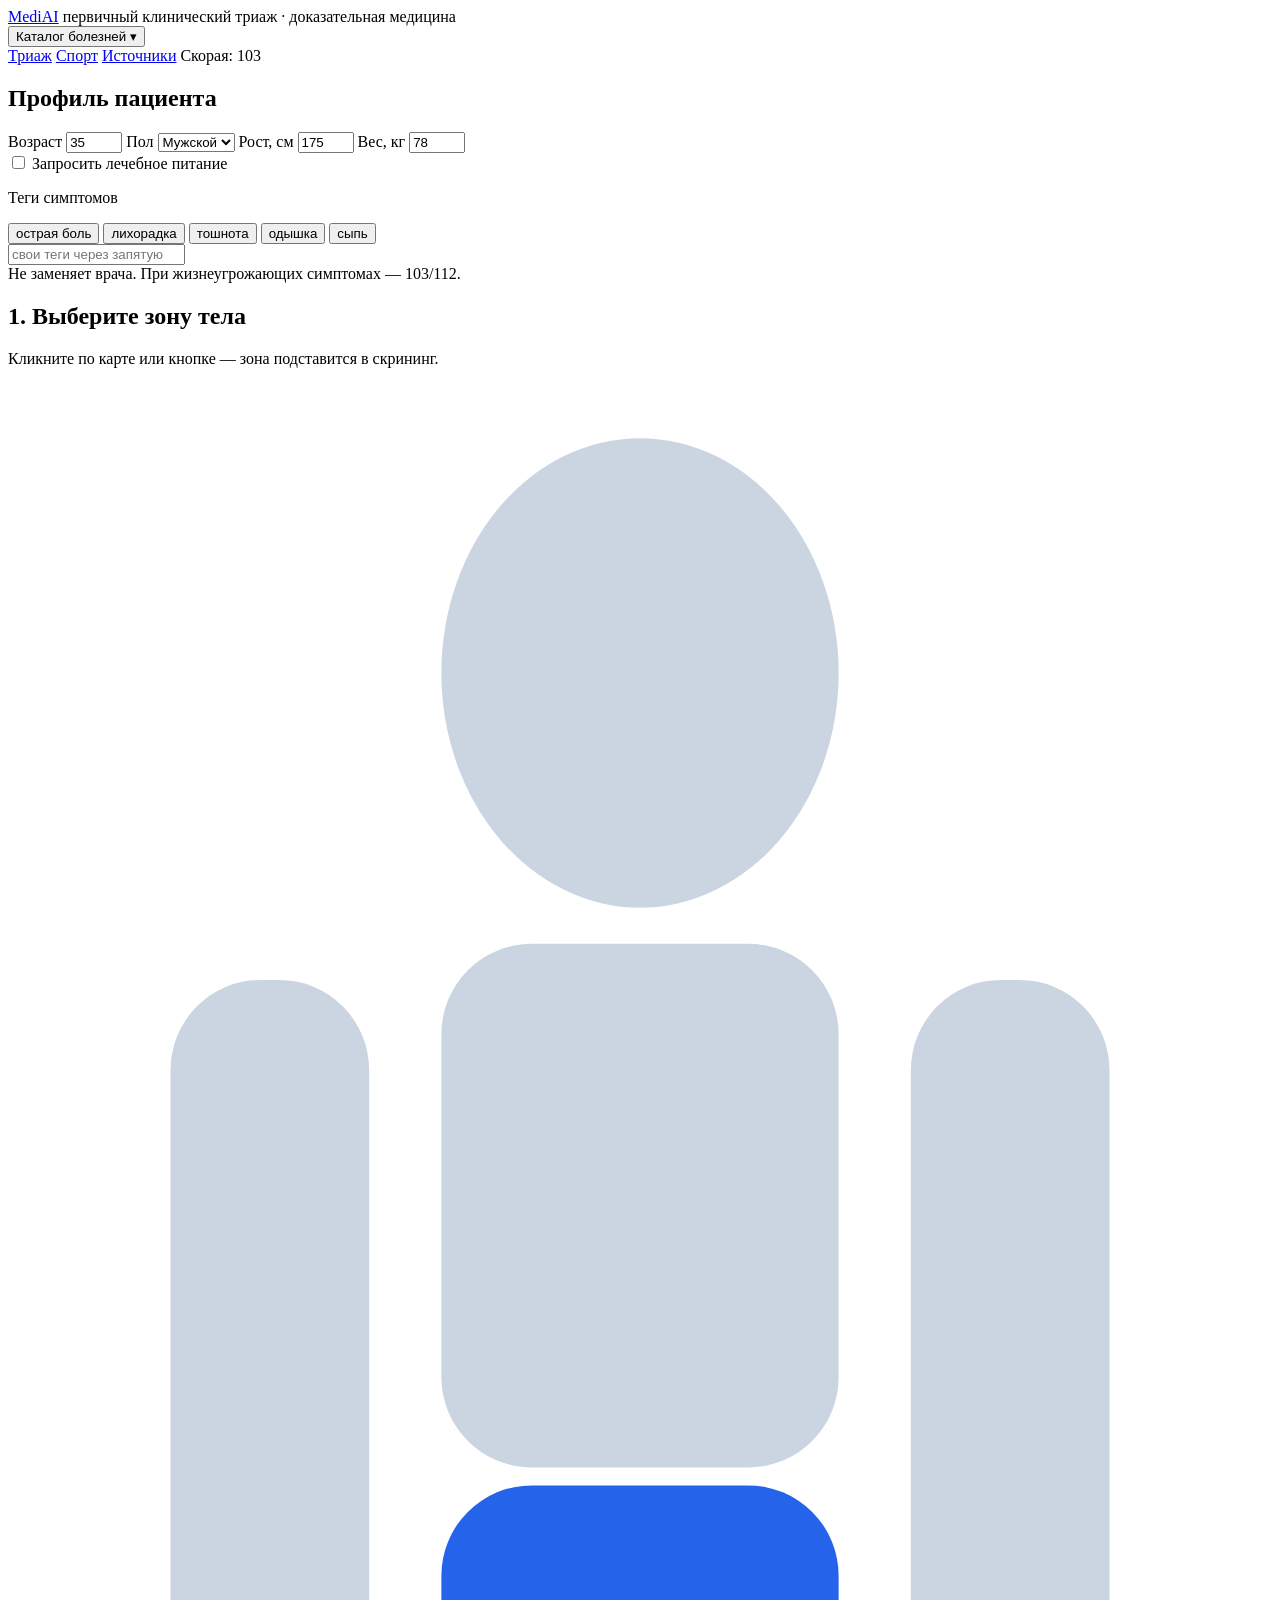
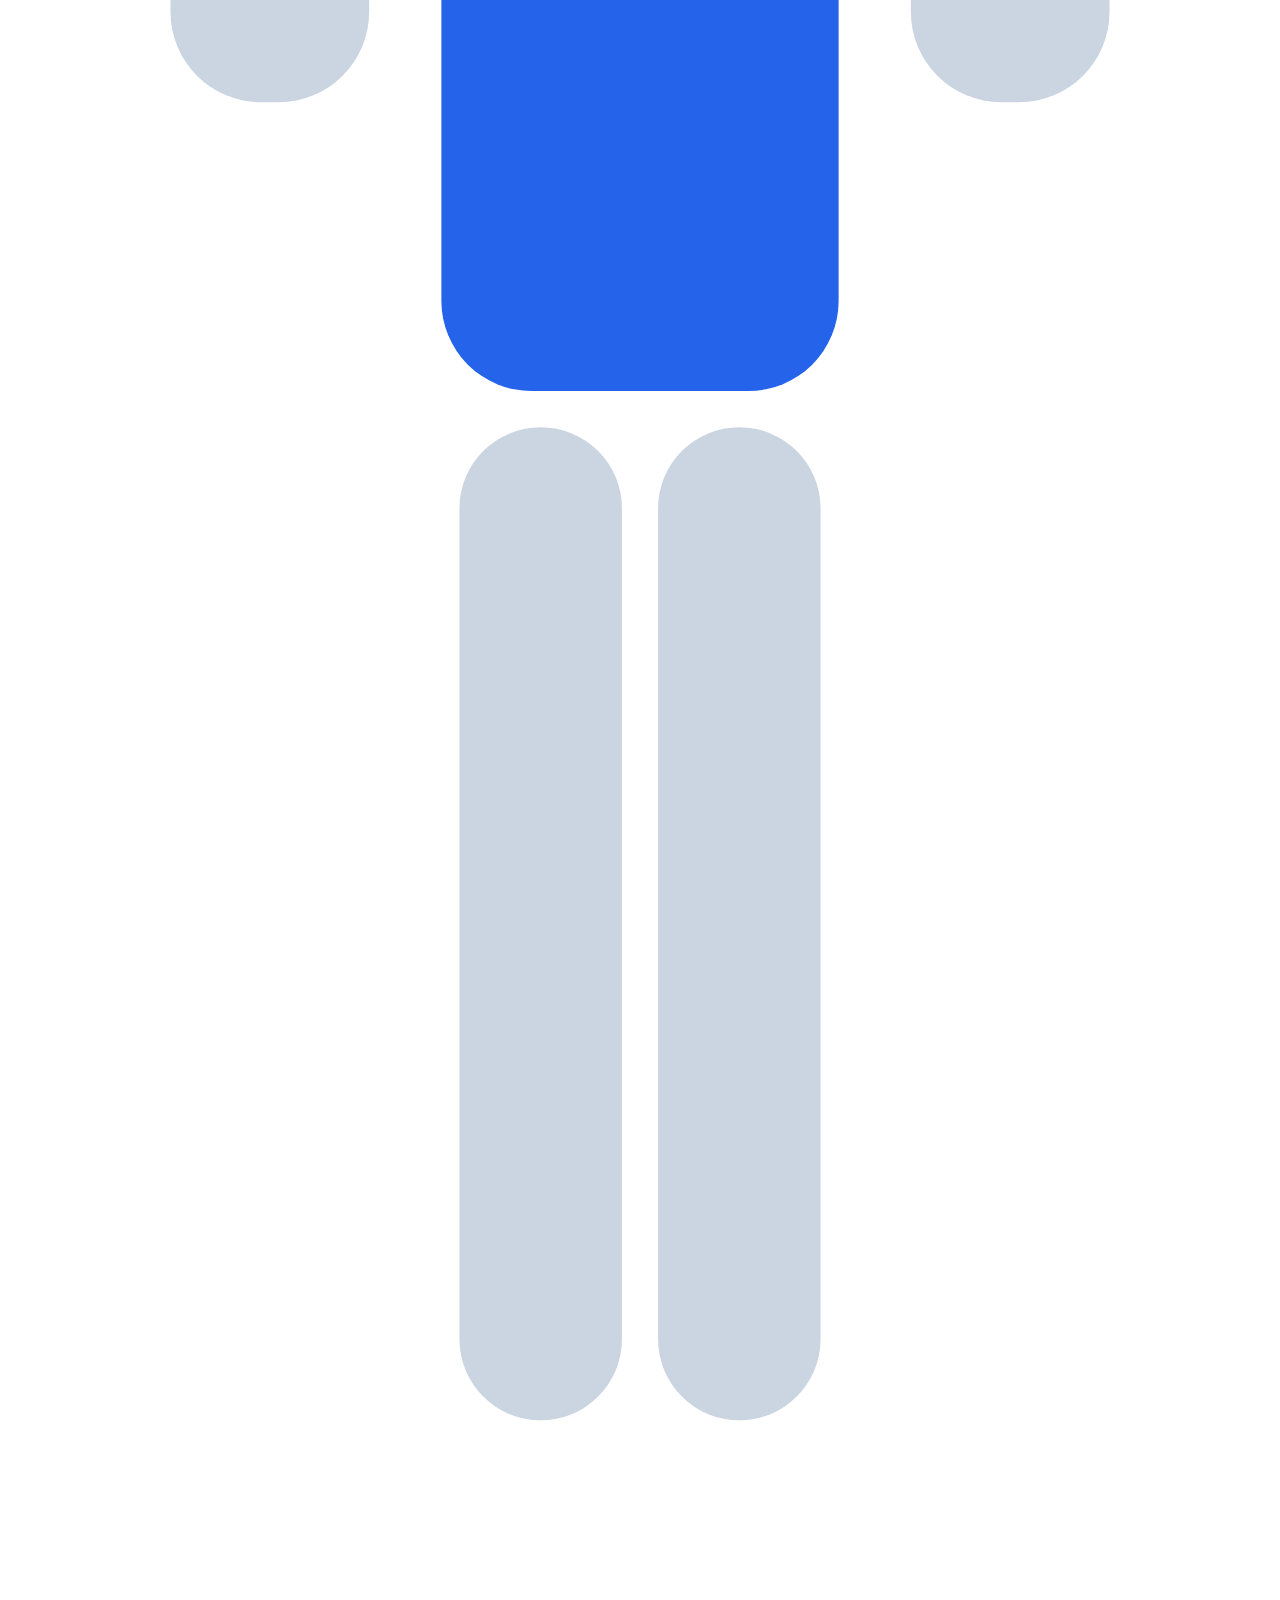
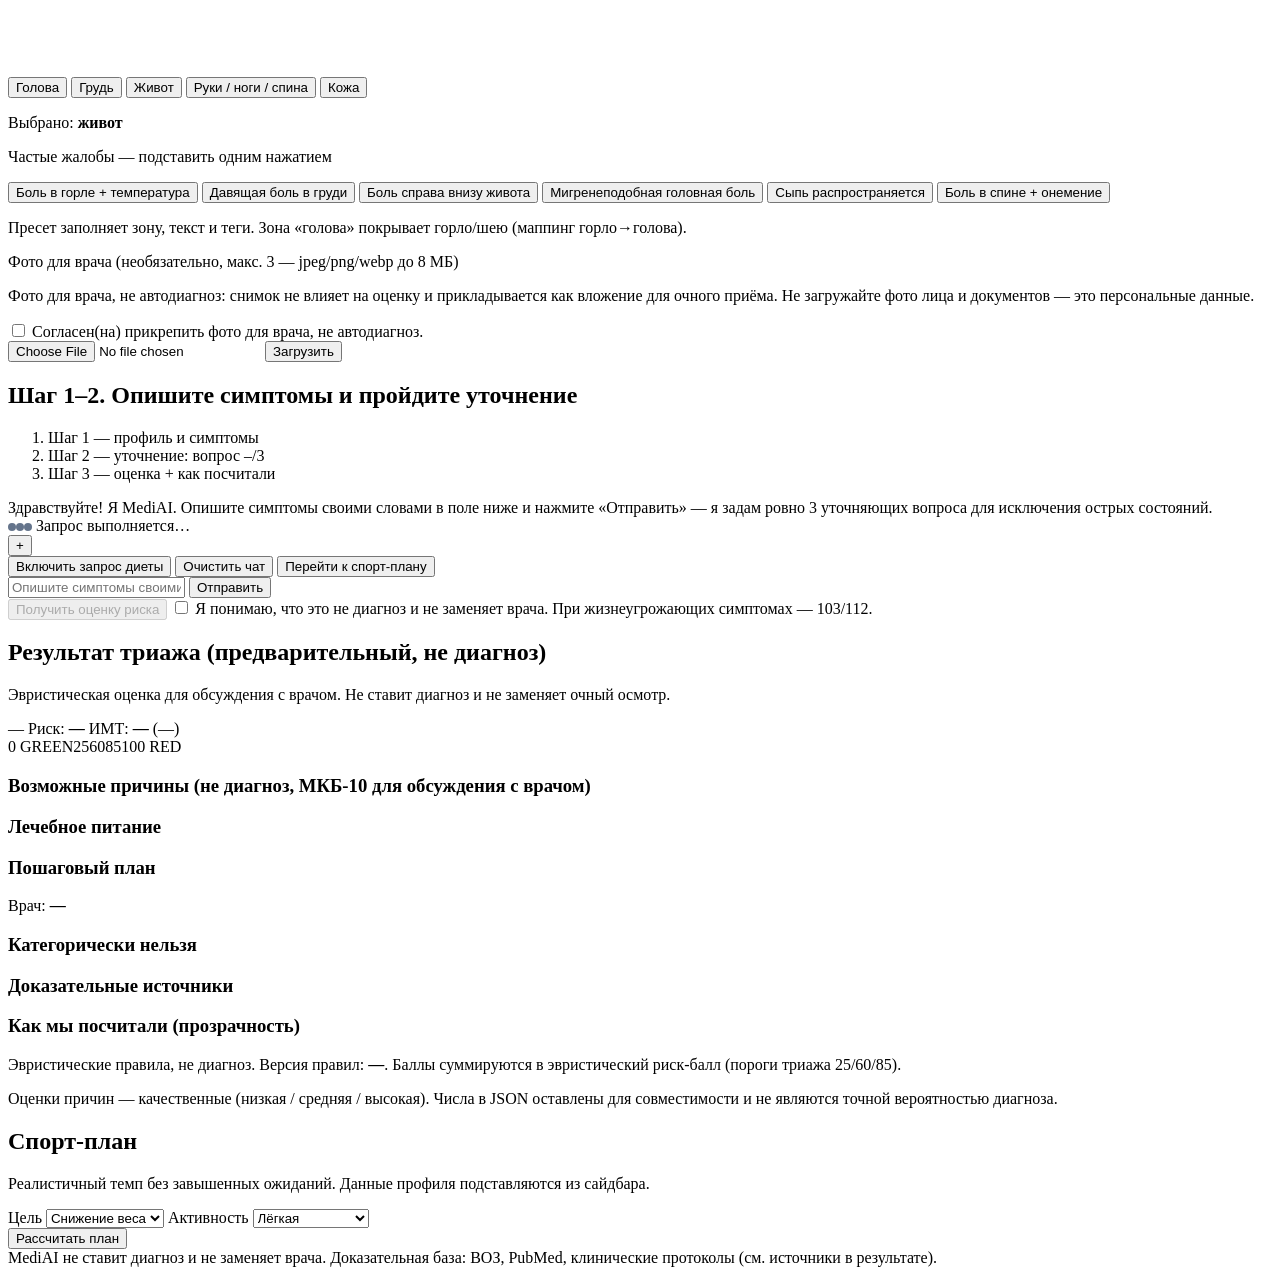
==== medi-ai/app/static/index.html @ 5f30f70f "feat(release): photo lifecycle (EXIF strip, TTL, GET/DELETE), Dockerfile, security headers, local CS" ====
<!DOCTYPE html>
<html lang="ru">
<head>
  <meta charset="UTF-8" />
  <meta name="viewport" content="width=device-width, initial-scale=1.0" />
  <title>MediAI — первичный клинический триаж</title>
  <link rel="stylesheet" href="/static/tailwind.css" />
  <style>
    .zone { cursor: pointer; transition: fill .15s ease, opacity .15s ease; }
    .zone:hover { opacity: .75; }
    .zone.active { fill: #2563eb !important; }
    .loader-dots span { width: 8px; height: 8px; border-radius: 9999px; background: #64748b; display: inline-block; animation: bounce 1.2s infinite; }
    .loader-dots span:nth-child(2) { animation-delay: .15s; }
    .loader-dots span:nth-child(3) { animation-delay: .3s; }
    @keyframes bounce { 0%, 60%, 100% { transform: translateY(0); opacity: .5; } 30% { transform: translateY(-6px); opacity: 1; } }
    .mega { display: none; }
    .mega.open { display: block; }
    .chat-scroll { scrollbar-width: thin; }
  </style>
</head>
<body class="bg-slate-100 text-slate-900 min-h-screen flex flex-col">

  <!-- ===== Header ===== -->
  <header class="bg-white border-b border-slate-200 sticky top-0 z-40">
    <div class="max-w-7xl mx-auto px-4 py-3 flex items-center gap-4">
      <a href="/" class="text-2xl font-extrabold text-blue-700">MediAI</a>
      <span class="hidden md:inline text-xs text-slate-500">первичный клинический триаж · доказательная медицина</span>
      <nav class="ml-auto flex items-center gap-2 text-sm">
        <div class="relative">
          <button id="megaBtn" class="px-3 py-2 rounded-lg bg-slate-900 text-white hover:bg-slate-700">Каталог болезней ▾</button>
        </div>
        <a href="#triage" class="px-3 py-2 rounded-lg hover:bg-slate-100">Триаж</a>
        <a href="#sport" class="px-3 py-2 rounded-lg hover:bg-slate-100">Спорт</a>
        <a href="#evidence" class="hidden md:inline px-3 py-2 rounded-lg hover:bg-slate-100">Источники</a>
        <span class="px-3 py-2 rounded-lg bg-red-50 text-red-700 font-semibold">Скорая: 103</span>
      </nav>
    </div>
    <!-- WebMD мега-меню: 4 колонки, данные из GET /api/conditions -->
    <div id="megaMenu" class="mega absolute left-0 right-0 top-full bg-white border-b border-slate-200 shadow-xl z-40">
      <div class="max-w-7xl mx-auto px-4 py-6">
        <div class="flex items-center justify-between mb-4">
          <h2 class="font-bold text-lg">Каталог заболеваний <span class="text-xs font-normal text-slate-500">с кодами МКБ-10</span></h2>
          <button id="megaClose" class="text-sm text-slate-500 hover:text-slate-900">Закрыть ✕</button>
        </div>
        <div id="megaGrid" class="grid grid-cols-2 md:grid-cols-4 gap-6">
          <p class="text-sm text-slate-500 loader-dots">Загрузка каталога <span></span><span></span><span></span></p>
        </div>
      </div>
    </div>
  </header>

  <!-- ===== Layout: сайдбар + контент ===== -->
  <div class="max-w-7xl mx-auto px-4 py-6 w-full grid grid-cols-1 lg:grid-cols-[300px_1fr] gap-6 flex-1">

    <!-- ===== Сайдбар: профиль ===== -->
    <aside class="bg-white rounded-2xl border border-slate-200 p-5 h-fit lg:sticky lg:top-20">
      <h2 class="font-bold mb-3">Профиль пациента</h2>
      <div class="grid grid-cols-2 gap-3 text-sm">
        <label class="block">Возраст
          <input id="age" type="number" min="0" max="120" value="35" class="mt-1 w-full border rounded-lg px-2 py-1.5" />
        </label>
        <label class="block">Пол
          <select id="sex" class="mt-1 w-full border rounded-lg px-2 py-1.5">
            <option value="male">Мужской</option>
            <option value="female">Женский</option>
          </select>
        </label>
        <label class="block">Рост, см
          <input id="height" type="number" min="50" max="250" value="175" class="mt-1 w-full border rounded-lg px-2 py-1.5" />
        </label>
        <label class="block">Вес, кг
          <input id="weight" type="number" min="20" max="300" value="78" class="mt-1 w-full border rounded-lg px-2 py-1.5" />
        </label>
      </div>
      <label class="mt-3 flex items-center gap-2 text-sm">
        <input id="dietFlag" type="checkbox" class="w-4 h-4" /> Запросить лечебное питание
      </label>
      <div class="mt-3 text-sm">
        <p class="font-semibold mb-1">Теги симптомов</p>
        <div class="flex flex-wrap gap-1.5" id="tagRow">
          <button data-tag="острая боль" class="tagBtn px-2 py-1 rounded-full bg-slate-100 hover:bg-blue-100 text-xs">острая боль</button>
          <button data-tag="лихорадка" class="tagBtn px-2 py-1 rounded-full bg-slate-100 hover:bg-blue-100 text-xs">лихорадка</button>
          <button data-tag="тошнота" class="tagBtn px-2 py-1 rounded-full bg-slate-100 hover:bg-blue-100 text-xs">тошнота</button>
          <button data-tag="одышка" class="tagBtn px-2 py-1 rounded-full bg-slate-100 hover:bg-blue-100 text-xs">одышка</button>
          <button data-tag="сыпь" class="tagBtn px-2 py-1 rounded-full bg-slate-100 hover:bg-blue-100 text-xs">сыпь</button>
        </div>
        <input id="tagsInput" placeholder="свои теги через запятую" class="mt-2 w-full border rounded-lg px-2 py-1.5 text-sm" />
      </div>
      <div class="mt-4 p-3 rounded-xl bg-amber-50 text-xs text-amber-900">
        Не заменяет врача. При жизнеугрожающих симптомах — 103/112.
      </div>
    </aside>

    <!-- ===== Контент ===== -->
    <main class="flex flex-col gap-6 min-w-0">

      <!-- Карта тела -->
      <section id="triage" class="bg-white rounded-2xl border border-slate-200 p-5">
        <h2 class="font-bold mb-1">1. Выберите зону тела</h2>
        <p class="text-sm text-slate-500 mb-3">Кликните по карте или кнопке — зона подставится в скрининг.</p>
        <div class="flex flex-col sm:flex-row gap-4 items-center">
          <svg id="bodyMap" viewBox="0 0 140 320" class="h-64 w-auto shrink-0" role="img" aria-label="Интерактивная карта тела">
            <ellipse cx="70" cy="32" rx="22" ry="26" fill="#cbd5e1" class="zone" data-zone="голова" />
            <rect x="48" y="62" width="44" height="58" rx="10" fill="#cbd5e1" class="zone" data-zone="грудь" />
            <rect x="48" y="122" width="44" height="56" rx="10" fill="#cbd5e1" class="zone" data-zone="живот" />
            <rect x="18" y="66" width="22" height="80" rx="10" fill="#cbd5e1" class="zone" data-zone="конечности" />
            <rect x="100" y="66" width="22" height="80" rx="10" fill="#cbd5e1" class="zone" data-zone="конечности" />
            <rect x="50" y="182" width="18" height="110" rx="9" fill="#cbd5e1" class="zone" data-zone="конечности" />
            <rect x="72" y="182" width="18" height="110" rx="9" fill="#cbd5e1" class="zone" data-zone="конечности" />
          </svg>
          <div class="flex-1 w-full">
            <div class="flex flex-wrap gap-2" id="zoneRow">
              <button data-zone="голова" class="zoneBtn px-3 py-1.5 rounded-full border text-sm">Голова</button>
              <button data-zone="грудь" class="zoneBtn px-3 py-1.5 rounded-full border text-sm">Грудь</button>
              <button data-zone="живот" class="zoneBtn px-3 py-1.5 rounded-full border text-sm">Живот</button>
              <button data-zone="конечности" class="zoneBtn px-3 py-1.5 rounded-full border text-sm">Руки / ноги / спина</button>
              <button data-zone="кожа" class="zoneBtn px-3 py-1.5 rounded-full border text-sm">Кожа</button>
            </div>
            <p class="mt-2 text-sm">Выбрано: <b id="zoneLabel">живот</b></p>
            <div class="mt-3">
              <p class="text-sm font-semibold mb-1">Частые жалобы — подставить одним нажатием</p>
              <div class="flex flex-wrap gap-2" id="presetRow">
                <button data-preset="throat-fever" class="presetBtn px-3 py-1.5 rounded-full bg-slate-100 hover:bg-blue-100 text-xs">Боль в горле + температура</button>
                <button data-preset="chest-press" class="presetBtn px-3 py-1.5 rounded-full bg-slate-100 hover:bg-blue-100 text-xs">Давящая боль в груди</button>
                <button data-preset="abdomen-rl" class="presetBtn px-3 py-1.5 rounded-full bg-slate-100 hover:bg-blue-100 text-xs">Боль справа внизу живота</button>
                <button data-preset="migraine" class="presetBtn px-3 py-1.5 rounded-full bg-slate-100 hover:bg-blue-100 text-xs">Мигренеподобная головная боль</button>
                <button data-preset="rash" class="presetBtn px-3 py-1.5 rounded-full bg-slate-100 hover:bg-blue-100 text-xs">Сыпь распространяется</button>
                <button data-preset="back-numb" class="presetBtn px-3 py-1.5 rounded-full bg-slate-100 hover:bg-blue-100 text-xs">Боль в спине + онемение</button>
              </div>
              <p class="mt-1 text-xs text-slate-500">Пресет заполняет зону, текст и теги. Зона «голова» покрывает горло/шею (маппинг горло→голова).</p>
            </div>
          </div>
        </div>
        <!-- TASK-008: фото-конверт для врача (не автодиагноз) -->
        <div class="mt-4 border-t border-slate-200 pt-4" id="photoBlock">
          <p class="text-sm font-semibold mb-1">Фото для врача <span class="font-normal text-slate-500">(необязательно, макс. 3 — jpeg/png/webp до 8 МБ)</span></p>
          <p class="text-xs text-slate-500 mb-2">Фото для врача, не автодиагноз: снимок не влияет на оценку и прикладывается как вложение для очного приёма. Не загружайте фото лица и документов — это персональные данные.</p>
          <label class="flex items-start gap-2 text-xs text-slate-700 mb-2">
            <input id="photoConsent" type="checkbox" class="w-4 h-4 mt-0.5" />
            <span>Согласен(на) прикрепить фото для врача, не автодиагноз.</span>
          </label>
          <div class="flex items-center gap-2">
            <input id="photoInput" type="file" accept="image/jpeg,image/png,image/webp" class="text-xs" />
            <button id="photoUploadBtn" class="px-3 py-1.5 rounded-full border text-xs bg-white hover:bg-blue-50">Загрузить</button>
          </div>
          <p id="photoHint" class="text-xs text-slate-500 mt-1"></p>
          <div id="photoList" class="flex flex-wrap gap-2 mt-2"></div>
        </div>
      </section>

      <!-- Чат -->
      <section class="bg-white rounded-2xl border border-slate-200 p-5 flex flex-col">
        <h2 class="font-bold mb-1">Шаг 1–2. Опишите симптомы и пройдите уточнение</h2>
        <ol id="steps" class="flex flex-wrap items-center gap-2 text-xs mb-3" aria-label="Этапы триажа">
          <li data-step="1" class="px-2.5 py-1 rounded-full border">Шаг 1 — профиль и симптомы</li>
          <li data-step="2" class="px-2.5 py-1 rounded-full border">Шаг 2 — уточнение: вопрос <span id="stepQpos">–</span>/3</li>
          <li data-step="3" class="px-2.5 py-1 rounded-full border">Шаг 3 — оценка + как посчитали</li>
        </ol>
        <div id="chat" class="chat-scroll flex flex-col gap-3 max-h-[420px] overflow-y-auto border rounded-xl p-3 bg-slate-50 mb-3">
          <div class="self-start max-w-[85%] bg-white border rounded-xl px-3 py-2 text-sm">
            Здравствуйте! Я MediAI. Опишите симптомы своими словами в поле ниже и нажмите «Отправить» —
            я задам ровно 3 уточняющих вопроса для исключения острых состояний.
          </div>
        </div>
        <div id="loader" class="hidden items-center gap-2 text-sm text-slate-500 mb-2 loader-dots">
          <span></span><span></span><span></span> Запрос выполняется…
        </div>
        <div id="questions" class="flex flex-col gap-3 mb-3"></div>
        <!-- ChatGPT-инпут с кнопкой + -->
        <div class="relative flex items-center gap-2">
          <div class="relative">
            <button id="plusBtn" title="Дополнительно" class="w-10 h-10 rounded-full border text-xl leading-none hover:bg-slate-100">+</button>
            <div id="plusMenu" class="hidden absolute bottom-12 left-0 w-56 bg-white border rounded-xl shadow-lg p-2 text-sm z-30">
              <button id="plusDiet" class="block w-full text-left px-2 py-1.5 rounded hover:bg-slate-100">Включить запрос диеты</button>
              <button id="plusClear" class="block w-full text-left px-2 py-1.5 rounded hover:bg-slate-100">Очистить чат</button>
              <button id="plusSport" class="block w-full text-left px-2 py-1.5 rounded hover:bg-slate-100">Перейти к спорт-плану</button>
            </div>
          </div>
          <input id="symptoms" placeholder="Опишите симптомы своими словами…" class="flex-1 border rounded-full px-4 py-2.5 text-sm focus:outline-none focus:ring-2 focus:ring-blue-500" />
          <button id="sendBtn" class="px-5 py-2.5 rounded-full bg-blue-600 text-white text-sm hover:bg-blue-700">Отправить</button>
        </div>
        <button id="finalBtn" disabled class="mt-3 px-5 py-2.5 rounded-xl bg-slate-900 text-white text-sm disabled:opacity-40 hover:bg-slate-700">
          Получить оценку риска
        </button>
        <label class="mt-2 flex items-start gap-2 text-sm text-slate-700">
          <input id="consentCheck" type="checkbox" class="w-4 h-4 mt-0.5" />
          <span>Я понимаю, что это не диагноз и не заменяет врача. При жизнеугрожающих симптомах — 103/112.</span>
        </label>
      </section>

      <!-- Результат + шкала триажа -->
      <section id="result" class="hidden bg-white rounded-2xl border border-slate-200 p-5">
        <div id="emergencyBanner" class="hidden mb-3 p-3 rounded-xl bg-red-600 text-white text-sm font-semibold"></div>
        <h2 class="font-bold mb-2">Результат триажа (предварительный, не диагноз)</h2>
        <p class="text-xs text-slate-500 mb-2">Эвристическая оценка для обсуждения с врачом. Не ставит диагноз и не заменяет очный осмотр.</p>
        <p id="framing" class="mb-3 p-3 rounded-xl bg-slate-50 border text-sm text-slate-700"></p>
        <div id="photosBox" class="hidden mb-3 p-3 rounded-xl bg-slate-50 border text-sm"></div>
        <div class="flex items-center gap-3 mb-1 text-sm">
          <span id="triageBadge" class="px-3 py-1 rounded-full font-bold text-white">—</span>
          <span>Риск: <b id="riskScore">—</b></span>
          <span>ИМТ: <b id="bmiVal">—</b> (<span id="bmiCat">—</span>)</span>
        </div>
        <!-- Шкала триажа -->
        <div class="relative h-4 rounded-full overflow-visible mb-1 flex">
          <div class="h-full bg-green-500" style="width:25%"></div>
          <div class="h-full bg-yellow-400" style="width:35%"></div>
          <div class="h-full bg-orange-500" style="width:25%"></div>
          <div class="h-full bg-red-600" style="width:15%"></div>
          <div id="riskMarker" class="absolute -top-1 w-1.5 h-6 bg-slate-900 rounded" style="left:0%"></div>
        </div>
        <div class="flex justify-between text-[11px] text-slate-500 mb-4">
          <span>0 GREEN</span><span>25</span><span>60</span><span>85</span><span>100 RED</span>
        </div>
        <div class="grid md:grid-cols-2 gap-4 text-sm">
          <div>
            <h3 class="font-semibold mb-1">Возможные причины (не диагноз, МКБ-10 для обсуждения с врачом)</h3>
            <div id="conds" class="flex flex-col gap-2"></div>
          </div>
          <div>
            <h3 class="font-semibold mb-1">Лечебное питание</h3>
            <div id="diet" class="p-3 rounded-xl bg-slate-50 border text-sm"></div>
          </div>
        </div>
        <div class="grid md:grid-cols-2 gap-4 text-sm mt-4">
          <div>
            <h3 class="font-semibold mb-1">Пошаговый план</h3>
            <ol id="actions" class="list-decimal ml-5 flex flex-col gap-1"></ol>
            <p class="mt-2">Врач: <b id="seeDoctor">—</b></p>
            <h3 class="font-semibold mt-3 mb-1 text-red-700">Категорически нельзя</h3>
            <ul id="forbidden" class="list-disc ml-5 flex flex-col gap-1 text-red-900"></ul>
          </div>
          <div id="evidence">
            <h3 class="font-semibold mb-1">Доказательные источники</h3>
            <div id="evList" class="flex flex-col gap-1"></div>
          </div>
        </div>
        <div class="mt-4 p-3 rounded-xl bg-slate-50 border text-sm" id="howCounted">
          <h3 class="font-semibold mb-1">Как мы посчитали (прозрачность)</h3>
          <p class="text-xs text-slate-500 mb-2">Эвристические правила, не диагноз. Версия правил: <b id="rulesVer">—</b>. Баллы суммируются в эвристический риск-балл (пороги триажа 25/60/85).</p>
          <ul id="breakdown" class="list-disc ml-5 flex flex-col gap-1"></ul>
          <p class="text-xs text-slate-500 mt-2">Оценки причин — качественные (низкая / средняя / высокая). Числа в JSON оставлены для совместимости и не являются точной вероятностью диагноза.</p>
        </div>
      </section>

      <!-- Спорт -->
      <section id="sport" class="bg-white rounded-2xl border border-slate-200 p-5">
        <h2 class="font-bold mb-1">Спорт-план</h2>
        <p class="text-sm text-slate-500 mb-3">Реалистичный темп без завышенных ожиданий. Данные профиля подставляются из сайдбара.</p>
        <div class="grid sm:grid-cols-3 gap-3 text-sm">
          <label class="block">Цель
            <select id="goal" class="mt-1 w-full border rounded-lg px-2 py-1.5">
              <option value="lose">Снижение веса</option>
              <option value="gain">Набор массы</option>
              <option value="maintain">Поддержание</option>
              <option value="strength">Сила</option>
              <option value="endurance">Выносливость</option>
            </select>
          </label>
          <label class="block">Активность
            <select id="activity" class="mt-1 w-full border rounded-lg px-2 py-1.5">
              <option value="sedentary">Сидячий образ</option>
              <option value="light" selected>Лёгкая</option>
              <option value="moderate">Умеренная</option>
              <option value="active">Высокая</option>
              <option value="athlete">Атлет</option>
            </select>
          </label>
          <div class="flex items-end">
            <button id="sportBtn" class="w-full px-4 py-2 rounded-xl bg-emerald-600 text-white hover:bg-emerald-700">Рассчитать план</button>
          </div>
        </div>
        <div id="sportOut" class="hidden mt-4 text-sm"></div>
      </section>

      <footer class="text-xs text-slate-500 pb-6">
        MediAI не ставит диагноз и не заменяет врача. Доказательная база: ВОЗ, PubMed, клинические протоколы (см. источники в результате).
      </footer>
    </main>
  </div>

<script>
const $ = (id) => document.getElementById(id);
const state = { zone: 'живот', tags: new Set(), questions: [], answers: {}, qIndex: 0, photoIds: [] };

// ---------- TASK-012 XSS helpers: server data NEVER goes through innerHTML ----------
function makeEl(tag, className, text) {
  const e = document.createElement(tag);
  if (className) e.className = className;
  if (text !== undefined && text !== null) e.textContent = String(text);
  return e;
}
function clearEl(el) {
  while (el.firstChild) el.removeChild(el.firstChild);
  return el;
}
function isSafeHttpUrl(u) {
  try {
    const p = new URL(String(u), location.origin);
    return p.protocol === 'http:' || p.protocol === 'https:';
  } catch (err) { return false; }
}

// ---------- Фото для врача (TASK-008: конверт, не автодиагноз; ids уходят с final-запросом) ----------
async function uploadPhoto() {
  const inp = $('photoInput'), hint = $('photoHint');
  if (!$('photoConsent') || !$('photoConsent').checked) { hint.textContent = 'Отметьте согласие «Фото для врача, не автодиагноз» перед загрузкой.'; return; }
  if (!inp.files || !inp.files.length) { hint.textContent = 'Выберите файл (jpeg/png/webp, до 8 МБ).'; return; }
  if (state.photoIds.length >= 3) { hint.textContent = 'Уже прикреплено 3 фото — максимум.'; return; }
  const fd = new FormData();
  fd.append('file', inp.files[0]);
  hint.textContent = 'Загрузка…';
  try {
    const r = await fetch('/api/triage/photo', { method: 'POST', body: fd });
    const d = await r.json();
    if (!r.ok) throw new Error(d.detail || ('HTTP ' + r.status));
    state.photoIds.push(d.photo_id);
    hint.textContent = d.quality === 'ok'
      ? 'Готово: ' + (d.hint || '')
      : 'Загружено, но: ' + (d.hint || d.quality) + ' Можно переснять и загрузить заново.';
    inp.value = '';
    renderPhotos();
  } catch (err) { hint.textContent = 'Ошибка загрузки: ' + err.message; }
}
function renderPhotos() {
  const box = $('photoList');
  if (!box) return;
  box.innerHTML = '';
  state.photoIds.forEach((pid, i) => {
    const el = document.createElement('div');
    el.className = 'flex items-center gap-1 text-xs border rounded-full pl-2 pr-1 py-0.5 bg-slate-50';
    const label = document.createElement('span');
    label.className = 'font-mono';
    label.textContent = 'фото ' + (i + 1);
    el.appendChild(label);
    const rm = document.createElement('button');
    rm.className = 'px-2 py-0.5 rounded-full hover:bg-red-100 text-red-700';
    rm.textContent = '✕ переснять';
    rm.onclick = () => { state.photoIds.splice(i, 1); renderPhotos(); };
    el.appendChild(rm);
    box.appendChild(el);
  });
}
if ($('photoUploadBtn')) $('photoUploadBtn').onclick = uploadPhoto;

// ---------- Этапы (честный индикатор: переключается только по реальным ответам API) ----------
function setStep(n) {
  document.querySelectorAll('#steps [data-step]').forEach(li => {
    const on = +li.dataset.step === n;
    li.classList.toggle('bg-slate-900', on);
    li.classList.toggle('text-white', on);
  });
}
function setStepQpos() {
  const done = Object.keys(state.answers).length;
  $('stepQpos').textContent = state.questions.length ? String(Math.min(done + 1, 3)) : '–';
}
setStep(1);

// ---------- Пресеты частых жалоб (используют state.tags + setZone; горло→голова) ----------
const PRESETS = {
  'throat-fever': { zone: 'голова', text: 'Болит горло, боль при глотании, температура 38.2, слабость второй день', tags: ['боль в горле', 'лихорадка'] },
  'chest-press': { zone: 'грудь', text: 'Давящая боль за грудиной, отдаёт в левую руку, холодный пот, одышка', tags: ['острая боль', 'одышка'] },
  'abdomen-rl': { zone: 'живот', text: 'Боль внизу живота справа, усиливается при ходьбе и кашле, тошнота, температура 37.8', tags: ['острая боль', 'тошнота'] },
  'migraine': { zone: 'голова', text: 'Пульсирующая головная боль с одной стороны, тошнота, раздражают свет и звук', tags: ['острая боль', 'тошнота'] },
  'rash': { zone: 'кожа', text: 'Красная сыпь быстро распространяется, зуд, отёк, поднялась температура', tags: ['сыпь', 'лихорадка'] },
  'back-numb': { zone: 'конечности', text: 'Боль в пояснице отдаёт в ногу, онемение и мурашки', tags: ['острая боль'] },
};
function syncTagButtons() {
  document.querySelectorAll('.tagBtn').forEach(b => {
    const on = state.tags.has(b.dataset.tag);
    b.classList.toggle('bg-blue-600', on);
    b.classList.toggle('text-white', on);
  });
}
function applyPreset(key) {
  const p = PRESETS[key];
  if (!p) return;
  setZone(p.zone);
  $('symptoms').value = p.text;
  state.tags.clear();
  p.tags.forEach(t => state.tags.add(t));
  $('tagsInput').value = '';
  syncTagButtons();
  setStep(1);
  addMsg('ai', 'Подставлен шаблон жалобы. Проверьте текст и теги, при необходимости дополните, затем нажмите «Отправить».');
}
document.querySelectorAll('.presetBtn').forEach(b => b.addEventListener('click', () => applyPreset(b.dataset.preset)));

// ---------- Нейтральная рамка результата (уровень + ведущая группа МКБ, 3 языка) ----------
function framingKind(level, icd) {
  const code = String(icd || '');
  // Острые группы МКБ — red-flag независимо от уровня (не занижаем срочность типа).
  if (level === 'RED' || level === 'ORANGE') return 'redflag';
  if (/^(I20|I21|I63|I64|K35|K56)/.test(code)) return 'redflag';
  if (/^J06/.test(code)) return 'cold';
  if (/^(I10|E11|E66|G43|G44|M54|K21|K25|K29|K59|K80|I48)/.test(code)) return 'chronic';
  if (/^R69/.test(code)) return 'syndrome';
  return 'syndrome';
}
const FRAMING = {
  ru: {
    cold: 'Картина ближе к острой респираторной инфекции. Это эвристика, а не диагноз: наблюдайте динамику 24–48 часов, при ухудшении обратитесь к врачу очно.',
    chronic: 'Картина ближе к повторяющемуся/хроническому состоянию. Это эвристика, а не диагноз: запланируйте плановый визит к профильному врачу, ведите дневник симптомов.',
    syndrome: 'Симптомы неспецифичны и требуют очной дифференциации. Это эвристика, а не диагноз: обсудите список возможных причин с врачом.',
    redflag: 'Есть признаки, требующие очной оценки в ближайшие часы. Это эвристика, а не диагноз: не откладывайте визит, при ухудшении — 103/112.',
  },
  en: {
    cold: 'The picture is closer to an acute respiratory infection. This is a heuristic, not a diagnosis: observe for 24–48 hours, seek in-person care if it worsens.',
    chronic: 'The picture is closer to a recurrent/chronic condition. This is a heuristic, not a diagnosis: plan a routine visit to the relevant doctor, keep a symptom diary.',
    syndrome: 'The symptoms are nonspecific and require in-person differentiation. This is a heuristic, not a diagnosis: discuss the listed possible causes with a doctor.',
    redflag: 'There are signs requiring in-person evaluation within hours. This is a heuristic, not a diagnosis: do not delay the visit; if it worsens, call emergency.',
  },
  kz: {
    cold: 'Көрініс жедел респираторлық инфекцияға жақын. Бұл эвристика, диагноз емес: 24–48 сағ бақылаңыз, күшейсе дәрігерге көрініңіз.',
    chronic: 'Көрініс қайталанатын/созылмалы жағдайға жақын. Бұл эвристика, диагноз емес: бейінді дәрігерге жоспарлы барыңыз, симптом күнделігін жүргізіңіз.',
    syndrome: 'Симптомдар бейспецификалық, бетпе-бет саралау қажет. Бұл эвристика, диагноз емес: мүмкін себептер тізімін дәрігермен талқылаңыз.',
    redflag: 'Алдағы сағаттарда бетпе-бет бағалауды қажет ететін белгілер бар. Бұл эвристика, диагноз емес: баруды кешіктірмеңіз, күшейсе — 103/112.',
  },
};
function framingText(level, icd, lang) {
  const l = (lang === 'en' || lang === 'kz') ? lang : 'ru';
  return FRAMING[l][framingKind(level, icd)];
}

// ---------- Мега-меню ----------
const megaBtn = $('megaBtn'), megaMenu = $('megaMenu');
megaBtn.onclick = () => { megaMenu.classList.toggle('open'); if (megaMenu.classList.contains('open')) loadConditions(); };
$('megaClose').onclick = () => megaMenu.classList.remove('open');
document.addEventListener('click', (e) => {
  if (!megaMenu.classList.contains('open')) return;
  if (megaMenu.contains(e.target) || megaBtn.contains(e.target)) return;
  megaMenu.classList.remove('open');
});
async function loadConditions() {
  const grid = $('megaGrid');
  if (grid.dataset.loaded) return;
  try {
    const r = await fetch('/api/conditions');
    const data = await r.json();
    clearEl(grid);
    for (const [cat, items] of Object.entries(data.categories)) {
      const col = document.createElement('div');
      // TASK-012 XSS: category name is server data -> textContent only.
      col.appendChild(makeEl('h3', 'font-semibold capitalize mb-2 text-blue-800', cat));
      const ul = document.createElement('ul');
      ul.className = 'flex flex-col gap-1.5 text-sm';
      for (const c of items) {
        const li = document.createElement('li');
        // TASK-012 XSS: name/icd10/urgency_hint are server data -> textContent only.
        li.appendChild(makeEl('span', 'font-medium', c.name));
        const code = makeEl('span', 'ml-1 px-1.5 py-0.5 rounded bg-slate-100 text-xs font-mono', c.icd10);
        li.appendChild(document.createTextNode(' '));
        li.appendChild(code);
        li.appendChild(makeEl('div', 'text-xs text-slate-500', c.urgency_hint || ''));
        ul.appendChild(li);
      }
      col.appendChild(ul);
      grid.appendChild(col);
    }
    grid.dataset.loaded = '1';
  } catch (err) {
    clearEl(grid);
    grid.appendChild(makeEl('p', 'text-sm text-red-600', 'Не удалось загрузить каталог. Проверьте, что backend запущен.'));
  }
}

// ---------- Зоны тела ----------
function setZone(z) {
  state.zone = z;
  $('zoneLabel').textContent = z;
  document.querySelectorAll('#bodyMap .zone').forEach(el => el.classList.toggle('active', el.dataset.zone === z));
  document.querySelectorAll('.zoneBtn').forEach(b => {
    const on = b.dataset.zone === z;
    b.classList.toggle('bg-blue-600', on); b.classList.toggle('text-white', on); b.classList.toggle('border', !on);
  });
}
document.querySelectorAll('#bodyMap .zone').forEach(el => el.addEventListener('click', () => setZone(el.dataset.zone)));
document.querySelectorAll('.zoneBtn').forEach(b => b.addEventListener('click', () => setZone(b.dataset.zone)));
setZone('живот');

// ---------- Теги ----------
document.querySelectorAll('.tagBtn').forEach(b => b.addEventListener('click', () => {
  const t = b.dataset.tag;
  if (state.tags.has(t)) { state.tags.delete(t); }
  else { state.tags.add(t); }
  syncTagButtons();
}));

// ---------- Чат-инпут с кнопкой + ----------
$('plusBtn').onclick = () => $('plusMenu').classList.toggle('hidden');
$('plusDiet').onclick = () => { $('dietFlag').checked = true; $('plusMenu').classList.add('hidden'); addMsg('ai', 'Запрос лечебного питания включён — он будет учтён в финальной оценке.'); };
$('plusClear').onclick = () => { $('chat').innerHTML = ''; $('questions').innerHTML = ''; $('result').classList.add('hidden'); $('plusMenu').classList.add('hidden'); state.answers = {}; state.qIndex = 0; state.photoIds = []; renderPhotos(); setStep(1); setStepQpos(); updateFinalBtn(); };
$('plusSport').onclick = () => { $('plusMenu').classList.add('hidden'); document.querySelector('#sport').scrollIntoView({behavior: 'smooth'}); };

function addMsg(who, text) {
  const d = document.createElement('div');
  d.className = who === 'user'
    ? 'self-end max-w-[85%] bg-blue-600 text-white rounded-xl px-3 py-2 text-sm'
    : 'self-start max-w-[85%] bg-white border rounded-xl px-3 py-2 text-sm';
  d.textContent = text;
  $('chat').appendChild(d);
  $('chat').scrollTop = $('chat').scrollHeight;
}
function setLoading(on) {
  $('loader').classList.toggle('hidden', !on);
  $('loader').classList.toggle('flex', on);
  $('sendBtn').disabled = on;
}
function profile() {
  const extra = $('tagsInput').value.split(',').map(s => s.trim()).filter(Boolean);
  return {
    age: +$('age').value || 0,
    sex: $('sex').value,
    height_cm: +$('height').value || 0,
    weight_kg: +$('weight').value || 0,
    body_zone: state.zone,
    symptoms_text: $('symptoms').value.trim(),
    tags: [...state.tags, ...extra],
    request_diet: $('dietFlag').checked,
  };
}

// ---------- Триаж: initial → 3 вопроса ----------
$('sendBtn').onclick = sendSymptoms;
$('symptoms').addEventListener('keydown', (e) => { if (e.key === 'Enter') sendSymptoms(); });
async function sendSymptoms() {
  const p = profile();
  if (!p.symptoms_text || p.symptoms_text.length < 3) { addMsg('ai', 'Опишите симптомы чуть подробнее (минимум 3 символа).'); return; }
  addMsg('user', p.symptoms_text);
  setLoading(true);
  // Скелетон только на время реального fetch (без искусственных задержек).
  $('questions').innerHTML = '<div class="border rounded-xl p-3 bg-slate-50 animate-pulse"><div class="h-3 bg-slate-200 rounded w-2/3 mb-2"></div><div class="h-3 bg-slate-200 rounded w-1/2"></div><p class="text-xs text-slate-500 mt-2">Запрос выполняется…</p></div>';
  try {
    const r = await fetch('/api/triage/initial', { method: 'POST', headers: {'Content-Type': 'application/json'}, body: JSON.stringify(p) });
    if (!r.ok) throw new Error('HTTP ' + r.status);
    const data = await r.json();
    state.questions = data.questions;
    state.answers = {};
    state.qIndex = 0;
    setStep(2);
    renderOneQuestion();
    addMsg('ai', 'Отвечайте по одному: ниже вопрос 1 из 3. После третьего станет доступна кнопка «Получить оценку риска».');
  } catch (err) {
    $('questions').innerHTML = '';
    addMsg('ai', 'Ошибка запроса: ' + err.message + '. Убедитесь, что сервер запущен (uvicorn app.main:app).');
  } finally { setLoading(false); }
}
function updateFinalBtn() {
  const okAnswers = Object.keys(state.answers).length === 3;
  const okConsent = $('consentCheck') ? $('consentCheck').checked : false;
  $('finalBtn').disabled = !(okAnswers && okConsent);
  setStepQpos();
}
if ($('consentCheck')) $('consentCheck').addEventListener('change', updateFinalBtn);
// ---------- Триаж: 3 вопроса по одному (без пачки) ----------
function renderOneQuestion() {
  const box = $('questions');
  clearEl(box);
  const q = state.questions[state.qIndex];
  if (!q) { updateFinalBtn(); return; }
  const idx = state.qIndex;
  const card = document.createElement('div');
  card.className = 'border rounded-xl p-3 bg-slate-50';
  // TASK-012 XSS: question text/reason/options are server data -> textContent only.
  // Counter line is local ints (safe static skeleton pattern kept as elements).
  card.appendChild(makeEl('p', 'text-xs text-slate-500 mb-1', 'Вопрос ' + (idx + 1) + ' из ' + state.questions.length));
  card.appendChild(makeEl('p', 'text-sm font-medium mb-1', q.text));
  card.appendChild(makeEl('p', 'text-xs text-slate-500 mb-2', q.reason || ''));
  const row = document.createElement('div');
  row.className = 'flex flex-wrap gap-2';
  (q.options || ['Да', 'Нет', 'Не уверен(а)']).forEach(opt => {
    const b = document.createElement('button');
    b.className = 'ansBtn px-3 py-1.5 rounded-full border text-sm bg-white hover:bg-blue-50';
    if (state.answers[q.id] === opt) b.classList.add('bg-blue-600', 'text-white');
    b.textContent = opt;
    b.onclick = () => {
      state.answers[q.id] = opt;
      if (idx < state.questions.length - 1) { state.qIndex = idx + 1; }
      renderOneQuestion();
    };
    row.appendChild(b);
  });
  card.appendChild(row);
  const nav = document.createElement('div');
  nav.className = 'flex items-center gap-2 mt-2';
  if (idx > 0) {
    const back = document.createElement('button');
    back.className = 'px-3 py-1.5 rounded-full border text-sm bg-white hover:bg-slate-100';
    back.textContent = '← Назад';
    back.onclick = () => { state.qIndex = idx - 1; renderOneQuestion(); };
    nav.appendChild(back);
  }
  const pos = document.createElement('span');
  pos.className = 'text-xs text-slate-500';
  const done = Object.keys(state.answers).length;
  pos.textContent = `Отвечено: ${done}/3`;
  nav.appendChild(pos);
  card.appendChild(nav);
  box.appendChild(card);
  updateFinalBtn();
}
// renderQuestions оставлен как алиас для совместимости (делегирует по одному).
function renderQuestions() { state.qIndex = 0; renderOneQuestion(); }

// ---------- Триаж: final → шкала и карточки ----------
$('finalBtn').onclick = async () => {
  if ($('consentCheck') && !$('consentCheck').checked) {
    addMsg('ai', 'Подтвердите согласие: «Я понимаю, что это не диагноз» — отметьте галочку перед оценкой.');
    return;
  }
  const p = profile();
  const payload = { ...p, photo_ids: [...state.photoIds], answers: state.questions.map(q => ({ question_id: q.id, answer: state.answers[q.id] || 'Не уверен(а)' })) };
  setLoading(true);
  try {
    const r = await fetch('/api/triage/final', { method: 'POST', headers: {'Content-Type': 'application/json'}, body: JSON.stringify(payload) });
    if (!r.ok) throw new Error('HTTP ' + r.status);
    const d = await r.json();
    renderResult(d);
    addMsg('ai', `Предварительная оценка (не диагноз): уровень ${d.triage_level}, эвристический балл ${d.risk_score}. Обсудите с врачом — детали в карточке ниже, включая «Как мы посчитали».`);
    document.querySelector('#result').scrollIntoView({behavior: 'smooth'});
  } catch (err) {
    addMsg('ai', 'Ошибка оценки: ' + err.message);
  } finally { setLoading(false); }
};
const LV_COLOR = { GREEN: 'bg-green-600', YELLOW: 'bg-yellow-500', ORANGE: 'bg-orange-600', RED: 'bg-red-600' };
function bandLabel(prob) {
  const p = Number(prob);
  if (p < 30) return 'низкая';
  if (p <= 60) return 'средняя';
  return 'высокая';
}
function renderResult(d) {
  $('result').classList.remove('hidden');
  setStep(3);
  const topIcd = (d.probable_conditions && d.probable_conditions[0] && d.probable_conditions[0].icd10) || '';
  const fr = $('framing');
  if (fr) fr.textContent = framingText(d.triage_level, topIcd, d.lang || 'ru');
  const pb = $('photosBox');
  if (pb) {
    if (d.photos_attached && d.photos_attached.length) {
      pb.classList.remove('hidden');
      pb.textContent = 'Фото для врача, не автодиагноз (' + d.photos_attached.length + '): '
        + d.photos_attached.map(a => a.photo_id.slice(0, 8) + '… [' + a.quality + ']').join(', ');
    } else pb.classList.add('hidden');
  }
  const badge = $('triageBadge');
  badge.textContent = d.triage_level;
  badge.className = 'px-3 py-1 rounded-full font-bold text-white ' + (LV_COLOR[d.triage_level] || 'bg-slate-600');
  $('riskScore').textContent = d.risk_score + ' (эвристический балл, не вероятность диагноза)';
  const riskNum = Math.min(100, Math.max(0, Number(d.risk_score) || 0));
  $('riskMarker').style.left = 'calc(' + riskNum + '% - 3px)';
  $('bmiVal').textContent = d.bmi;
  $('bmiCat').textContent = d.bmi_category;
  const eb = $('emergencyBanner');
  if (d.emergency_call) { eb.classList.remove('hidden'); eb.textContent = 'Требуется срочная помощь: при ухудшении вызывайте 103/112. ' + (d.triage_level === 'RED' ? 'Не садитесь за руль, обеспечьте покой.' : 'Обратитесь к врачу в ближайшие часы.'); }
  else eb.classList.add('hidden');
  const conds = $('conds'); clearEl(conds);
  d.probable_conditions.forEach(c => {
    const el = document.createElement('div');
    el.className = 'border rounded-xl p-2.5 bg-slate-50';
    // TASK-012 XSS: name/icd10/reason/probability are server data -> DOM only.
    const head = document.createElement('div');
    head.className = 'flex justify-between gap-2';
    head.appendChild(makeEl('b', null, c.name));
    head.appendChild(makeEl('span', 'font-mono text-xs bg-white border rounded px-1.5 py-0.5', c.icd10));
    el.appendChild(head);
    const barWrap = document.createElement('div');
    barWrap.className = 'h-2 rounded bg-slate-200 mt-1.5';
    const bar = document.createElement('div');
    bar.className = 'h-2 rounded bg-blue-600';
    const pct = Math.min(100, Math.max(0, Number(c.probability) || 0));
    bar.style.width = pct + '%';
    barWrap.appendChild(bar);
    el.appendChild(barWrap);
    el.appendChild(makeEl('div', 'text-xs text-slate-600 mt-1',
      'вероятность: ' + bandLabel(c.probability) + ' (возможная причина, не диагноз) · ' + (c.reason || '')));
    conds.appendChild(el);
  });
  // TASK-012 XSS: diet/actions/forbidden/evidence/breakdown are server data -> DOM only.
  const dietBox = $('diet'); clearEl(dietBox);
  const regime = makeEl('p', 'font-semibold ' + (d.diet.allowed ? 'text-emerald-700' : 'text-red-700'), d.diet.regime || '');
  dietBox.appendChild(regime);
  dietBox.appendChild(makeEl('p', 'mt-1 text-slate-600', d.diet.reason || ''));
  if (d.diet.warning) dietBox.appendChild(makeEl('p', 'mt-1 font-semibold text-red-700', d.diet.warning));
  const dietLists = [
    ['Рекомендуется:', d.diet.recommended],
    ['Исключить:', d.diet.forbidden],
    ['Пример меню:', d.diet.menu_example],
  ];
  for (const [title, items] of dietLists) {
    if (items && items.length) {
      dietBox.appendChild(makeEl('p', 'mt-2 font-medium', title));
      const ul = makeEl('ul', 'list-disc ml-5');
      items.forEach(x => ul.appendChild(makeEl('li', null, x)));
      dietBox.appendChild(ul);
    }
  }
  const actsBox = $('actions'); clearEl(actsBox);
  d.actions.forEach(a => actsBox.appendChild(makeEl('li', null, a)));
  $('seeDoctor').textContent = d.see_doctor;
  const forbBox = $('forbidden'); clearEl(forbBox);
  d.forbidden_actions.forEach(a => forbBox.appendChild(makeEl('li', null, a)));
  const evBox = $('evList'); clearEl(evBox);
  d.evidence_sources.forEach((e, i) => {
    const a = document.createElement('a');
    a.className = 'text-blue-700 underline';
    a.textContent = e.title;
    // TASK-012 XSS: href is server data -> allow http(s) only, else drop link target.
    if (isSafeHttpUrl(e.url)) a.href = e.url;
    a.target = '_blank';
    a.rel = 'noopener';
    evBox.appendChild(a);
    evBox.appendChild(makeEl('span', 'text-xs text-slate-500', ' [' + e.type + ']'));
    if (i < d.evidence_sources.length - 1) evBox.appendChild(document.createElement('br'));
  });
  $('rulesVer').textContent = d.rules_version || '—';
  const bdBox = $('breakdown'); clearEl(bdBox);
  if (d.score_breakdown && d.score_breakdown.length) {
    d.score_breakdown.forEach(b => bdBox.appendChild(makeEl('li', null, b.reason + ' — +' + b.points)));
  } else {
    bdBox.appendChild(makeEl('li', 'text-slate-500', 'Дополнительных баллов нет — базовый уровень.'));
  }
}

// ---------- Спорт ----------
$('sportBtn').onclick = async () => {
  const out = $('sportOut');
  out.classList.remove('hidden');
  // Static skeleton (no server data) may stay as literal markup.
  out.innerHTML = '<p class="text-slate-500 loader-dots">Расчёт <span></span><span></span><span></span></p>';
  const body = {
    age: +$('age').value || 30, sex: $('sex').value,
    height_cm: +$('height').value || 175, weight_kg: +$('weight').value || 78,
    goal: $('goal').value, activity_level: $('activity').value, contraindications: [],
  };
  try {
    const r = await fetch('/api/sport/plan', { method: 'POST', headers: {'Content-Type': 'application/json'}, body: JSON.stringify(body) });
    if (!r.ok) throw new Error('HTTP ' + r.status);
    const d = await r.json();
    // TASK-012 XSS: all sport fields are server data -> DOM only (no innerHTML).
    clearEl(out);
    const grid = makeEl('div', 'grid sm:grid-cols-4 gap-2 mb-2');
    const stat = (label, val, extra) => {
      const cell = makeEl('div', 'border rounded-xl p-2', label);
      cell.appendChild(document.createElement('br'));
      cell.appendChild(makeEl('b', null, val));
      if (extra) cell.appendChild(makeEl('span', 'text-xs', ' (' + extra + ')'));
      return cell;
    };
    grid.appendChild(stat('ИМТ', d.bmi, d.bmi_category));
    grid.appendChild(stat('BMR', d.bmr_kcal + ' ккал'));
    grid.appendChild(stat('TDEE', d.tdee_kcal + ' ккал'));
    grid.appendChild(stat('Цель', d.target_kcal + ' ккал'));
    out.appendChild(grid);
    const tempo = makeEl('p', null, 'Темп: ' + d.weekly_tempo_kg);
    out.appendChild(tempo);
    out.appendChild(makeEl('p', 'text-slate-600', d.timeline_text));
    const listBlock = (title, items, cls) => {
      out.appendChild(makeEl('p', 'font-medium mt-2', title));
      const ul = makeEl('ul', 'list-disc ml-5' + (cls ? ' ' + cls : ''));
      items.forEach(x => ul.appendChild(makeEl('li', null, x)));
      out.appendChild(ul);
    };
    listBlock('Тренировки:', d.training_plan || []);
    listBlock('Питание:', d.nutrition_hint || []);
    if (d.contraindications && d.contraindications.length) listBlock('Противопоказания:', d.contraindications, 'text-red-900');
    if (d.warnings && d.warnings.length) listBlock('Предупреждения:', d.warnings, 'text-amber-900');
  } catch (err) { clearEl(out); out.appendChild(makeEl('p', 'text-red-600', 'Ошибка расчёта: ' + err.message)); }
};
</script>
</body>
</html>
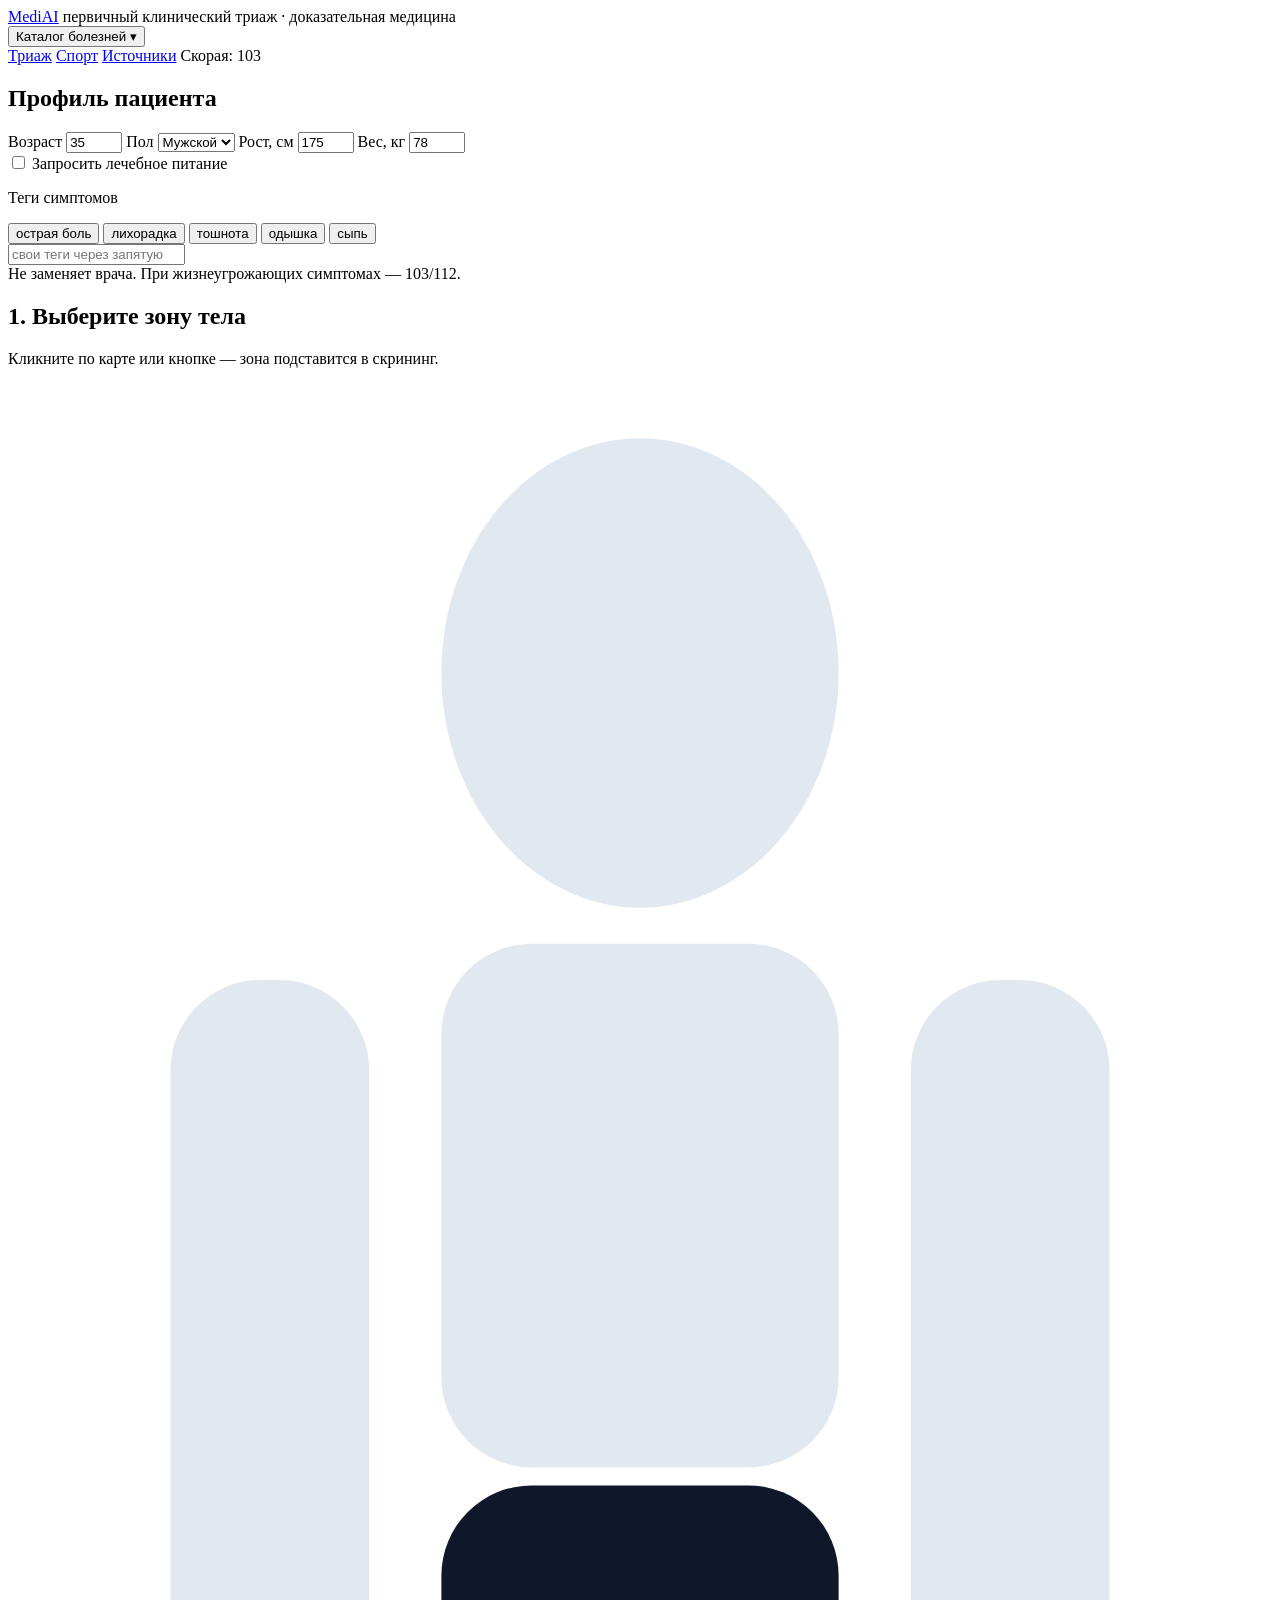
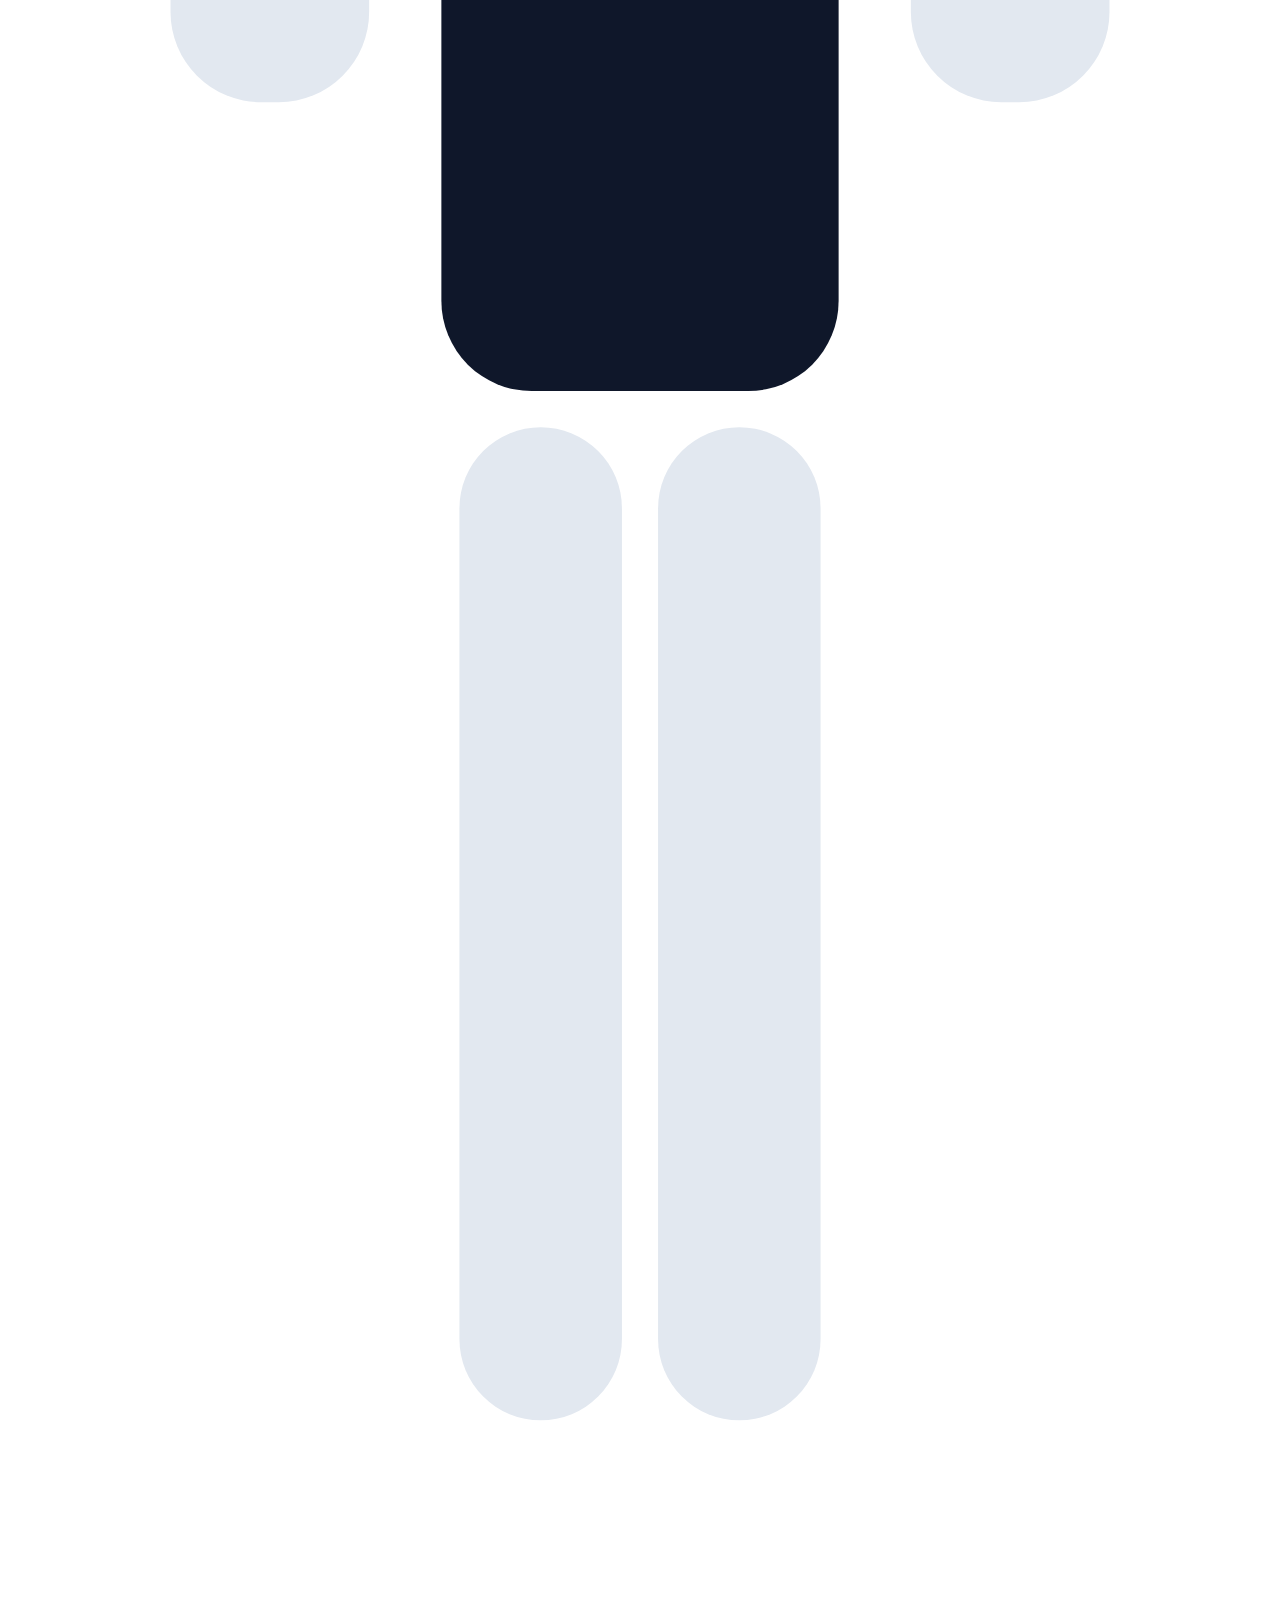
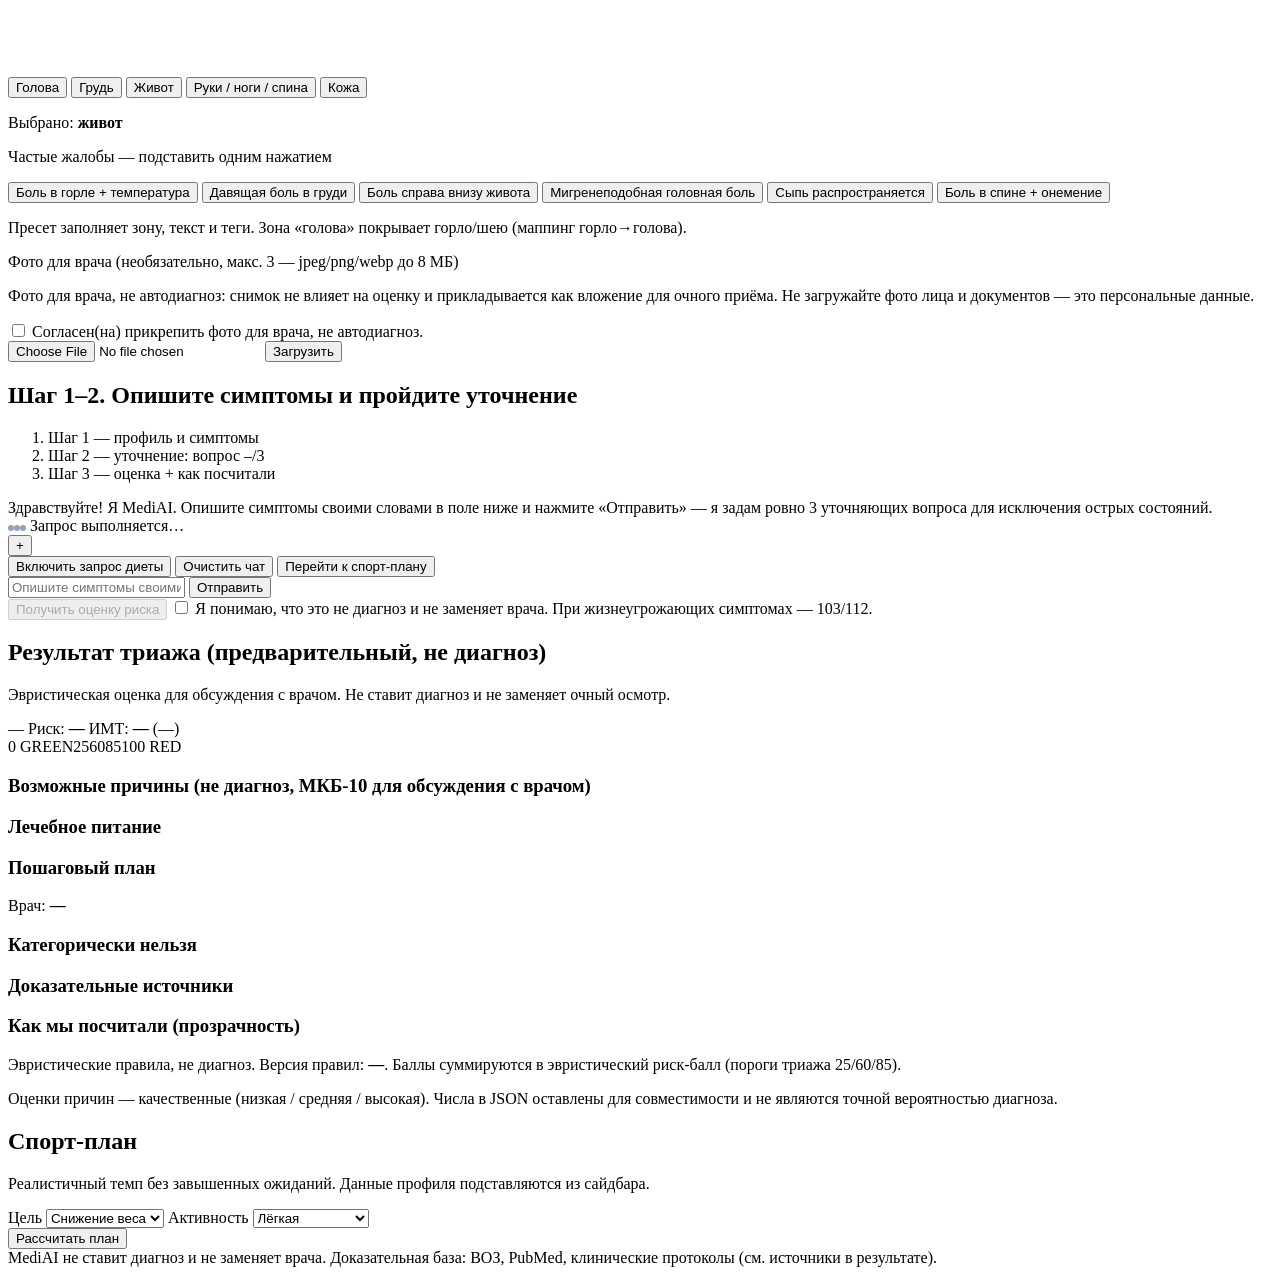
==== commit 5f263050: "TASK-013: arena-minimal UI restyle, hooks and copy intact" ====
--- a/medi-ai/app/static/index.html
+++ b/medi-ai/app/static/index.html
@@ -8,8 +8,8 @@
   <style>
     .zone { cursor: pointer; transition: fill .15s ease, opacity .15s ease; }
     .zone:hover { opacity: .75; }
-    .zone.active { fill: #2563eb !important; }
-    .loader-dots span { width: 8px; height: 8px; border-radius: 9999px; background: #64748b; display: inline-block; animation: bounce 1.2s infinite; }
+    .zone.active { fill: #0f172a !important; }
+    .loader-dots span { width: 6px; height: 6px; border-radius: 9999px; background: #94a3b8; display: inline-block; animation: bounce 1.2s infinite; }
     .loader-dots span:nth-child(2) { animation-delay: .15s; }
     .loader-dots span:nth-child(3) { animation-delay: .3s; }
     @keyframes bounce { 0%, 60%, 100% { transform: translateY(0); opacity: .5; } 30% { transform: translateY(-6px); opacity: 1; } }
@@ -18,28 +18,28 @@
     .chat-scroll { scrollbar-width: thin; }
   </style>
 </head>
-<body class="bg-slate-100 text-slate-900 min-h-screen flex flex-col">
+<body class="bg-slate-50 text-slate-900 min-h-screen flex flex-col">
 
   <!-- ===== Header ===== -->
   <header class="bg-white border-b border-slate-200 sticky top-0 z-40">
-    <div class="max-w-7xl mx-auto px-4 py-3 flex items-center gap-4">
-      <a href="/" class="text-2xl font-extrabold text-blue-700">MediAI</a>
+    <div class="max-w-3xl mx-auto px-4 py-3 flex items-center gap-4">
+      <a href="/" class="text-base font-semibold tracking-tight">MediAI</a>
       <span class="hidden md:inline text-xs text-slate-500">первичный клинический триаж · доказательная медицина</span>
-      <nav class="ml-auto flex items-center gap-2 text-sm">
+      <nav class="ml-auto flex items-center gap-1 text-sm">
         <div class="relative">
-          <button id="megaBtn" class="px-3 py-2 rounded-lg bg-slate-900 text-white hover:bg-slate-700">Каталог болезней ▾</button>
-        </div>
-        <a href="#triage" class="px-3 py-2 rounded-lg hover:bg-slate-100">Триаж</a>
-        <a href="#sport" class="px-3 py-2 rounded-lg hover:bg-slate-100">Спорт</a>
-        <a href="#evidence" class="hidden md:inline px-3 py-2 rounded-lg hover:bg-slate-100">Источники</a>
-        <span class="px-3 py-2 rounded-lg bg-red-50 text-red-700 font-semibold">Скорая: 103</span>
+          <button id="megaBtn" class="px-3 py-1.5 rounded-lg border text-slate-700 hover:bg-slate-100">Каталог болезней ▾</button>
+        </div>
+        <a href="#triage" class="px-3 py-1.5 rounded-lg text-slate-600 hover:bg-slate-100">Триаж</a>
+        <a href="#sport" class="px-3 py-1.5 rounded-lg text-slate-600 hover:bg-slate-100">Спорт</a>
+        <a href="#evidence" class="hidden md:inline px-3 py-1.5 rounded-lg text-slate-600 hover:bg-slate-100">Источники</a>
+        <span class="px-2 py-1.5 text-sm font-medium text-red-700">Скорая: 103</span>
       </nav>
     </div>
     <!-- WebMD мега-меню: 4 колонки, данные из GET /api/conditions -->
-    <div id="megaMenu" class="mega absolute left-0 right-0 top-full bg-white border-b border-slate-200 shadow-xl z-40">
-      <div class="max-w-7xl mx-auto px-4 py-6">
+    <div id="megaMenu" class="mega absolute left-0 right-0 top-full bg-white border-b border-slate-200 z-40">
+      <div class="max-w-3xl mx-auto px-4 py-6">
         <div class="flex items-center justify-between mb-4">
-          <h2 class="font-bold text-lg">Каталог заболеваний <span class="text-xs font-normal text-slate-500">с кодами МКБ-10</span></h2>
+          <h2 class="font-semibold text-base">Каталог заболеваний <span class="text-xs font-normal text-slate-500">с кодами МКБ-10</span></h2>
           <button id="megaClose" class="text-sm text-slate-500 hover:text-slate-900">Закрыть ✕</button>
         </div>
         <div id="megaGrid" class="grid grid-cols-2 md:grid-cols-4 gap-6">
@@ -49,12 +49,12 @@
     </div>
   </header>
 
-  <!-- ===== Layout: сайдбар + контент ===== -->
-  <div class="max-w-7xl mx-auto px-4 py-6 w-full grid grid-cols-1 lg:grid-cols-[300px_1fr] gap-6 flex-1">
-
-    <!-- ===== Сайдбар: профиль ===== -->
-    <aside class="bg-white rounded-2xl border border-slate-200 p-5 h-fit lg:sticky lg:top-20">
-      <h2 class="font-bold mb-3">Профиль пациента</h2>
+  <!-- ===== Layout: одна колонка, чат — в центре ===== -->
+  <div class="max-w-3xl mx-auto px-4 py-6 w-full flex flex-col gap-4 flex-1">
+
+    <!-- ===== Профиль ===== -->
+    <aside class="bg-white rounded-xl border border-slate-200 p-5">
+      <h2 class="text-sm font-semibold mb-3">Профиль пациента</h2>
       <div class="grid grid-cols-2 gap-3 text-sm">
         <label class="block">Возраст
           <input id="age" type="number" min="0" max="120" value="35" class="mt-1 w-full border rounded-lg px-2 py-1.5" />
@@ -76,37 +76,37 @@
         <input id="dietFlag" type="checkbox" class="w-4 h-4" /> Запросить лечебное питание
       </label>
       <div class="mt-3 text-sm">
-        <p class="font-semibold mb-1">Теги симптомов</p>
+        <p class="font-medium mb-1">Теги симптомов</p>
         <div class="flex flex-wrap gap-1.5" id="tagRow">
-          <button data-tag="острая боль" class="tagBtn px-2 py-1 rounded-full bg-slate-100 hover:bg-blue-100 text-xs">острая боль</button>
-          <button data-tag="лихорадка" class="tagBtn px-2 py-1 rounded-full bg-slate-100 hover:bg-blue-100 text-xs">лихорадка</button>
-          <button data-tag="тошнота" class="tagBtn px-2 py-1 rounded-full bg-slate-100 hover:bg-blue-100 text-xs">тошнота</button>
-          <button data-tag="одышка" class="tagBtn px-2 py-1 rounded-full bg-slate-100 hover:bg-blue-100 text-xs">одышка</button>
-          <button data-tag="сыпь" class="tagBtn px-2 py-1 rounded-full bg-slate-100 hover:bg-blue-100 text-xs">сыпь</button>
+          <button data-tag="острая боль" class="tagBtn px-2 py-1 rounded-full border hover:bg-slate-100 text-xs">острая боль</button>
+          <button data-tag="лихорадка" class="tagBtn px-2 py-1 rounded-full border hover:bg-slate-100 text-xs">лихорадка</button>
+          <button data-tag="тошнота" class="tagBtn px-2 py-1 rounded-full border hover:bg-slate-100 text-xs">тошнота</button>
+          <button data-tag="одышка" class="tagBtn px-2 py-1 rounded-full border hover:bg-slate-100 text-xs">одышка</button>
+          <button data-tag="сыпь" class="tagBtn px-2 py-1 rounded-full border hover:bg-slate-100 text-xs">сыпь</button>
         </div>
         <input id="tagsInput" placeholder="свои теги через запятую" class="mt-2 w-full border rounded-lg px-2 py-1.5 text-sm" />
       </div>
-      <div class="mt-4 p-3 rounded-xl bg-amber-50 text-xs text-amber-900">
+      <div class="mt-4 p-3 rounded-lg border text-xs text-slate-600">
         Не заменяет врача. При жизнеугрожающих симптомах — 103/112.
       </div>
     </aside>
 
     <!-- ===== Контент ===== -->
-    <main class="flex flex-col gap-6 min-w-0">
+    <main class="flex flex-col gap-4 min-w-0">
 
       <!-- Карта тела -->
-      <section id="triage" class="bg-white rounded-2xl border border-slate-200 p-5">
-        <h2 class="font-bold mb-1">1. Выберите зону тела</h2>
+      <section id="triage" class="bg-white rounded-xl border border-slate-200 p-5">
+        <h2 class="text-sm font-semibold mb-1">1. Выберите зону тела</h2>
         <p class="text-sm text-slate-500 mb-3">Кликните по карте или кнопке — зона подставится в скрининг.</p>
         <div class="flex flex-col sm:flex-row gap-4 items-center">
           <svg id="bodyMap" viewBox="0 0 140 320" class="h-64 w-auto shrink-0" role="img" aria-label="Интерактивная карта тела">
-            <ellipse cx="70" cy="32" rx="22" ry="26" fill="#cbd5e1" class="zone" data-zone="голова" />
-            <rect x="48" y="62" width="44" height="58" rx="10" fill="#cbd5e1" class="zone" data-zone="грудь" />
-            <rect x="48" y="122" width="44" height="56" rx="10" fill="#cbd5e1" class="zone" data-zone="живот" />
-            <rect x="18" y="66" width="22" height="80" rx="10" fill="#cbd5e1" class="zone" data-zone="конечности" />
-            <rect x="100" y="66" width="22" height="80" rx="10" fill="#cbd5e1" class="zone" data-zone="конечности" />
-            <rect x="50" y="182" width="18" height="110" rx="9" fill="#cbd5e1" class="zone" data-zone="конечности" />
-            <rect x="72" y="182" width="18" height="110" rx="9" fill="#cbd5e1" class="zone" data-zone="конечности" />
+            <ellipse cx="70" cy="32" rx="22" ry="26" fill="#e2e8f0" class="zone" data-zone="голова" />
+            <rect x="48" y="62" width="44" height="58" rx="10" fill="#e2e8f0" class="zone" data-zone="грудь" />
+            <rect x="48" y="122" width="44" height="56" rx="10" fill="#e2e8f0" class="zone" data-zone="живот" />
+            <rect x="18" y="66" width="22" height="80" rx="10" fill="#e2e8f0" class="zone" data-zone="конечности" />
+            <rect x="100" y="66" width="22" height="80" rx="10" fill="#e2e8f0" class="zone" data-zone="конечности" />
+            <rect x="50" y="182" width="18" height="110" rx="9" fill="#e2e8f0" class="zone" data-zone="конечности" />
+            <rect x="72" y="182" width="18" height="110" rx="9" fill="#e2e8f0" class="zone" data-zone="конечности" />
           </svg>
           <div class="flex-1 w-full">
             <div class="flex flex-wrap gap-2" id="zoneRow">
@@ -118,14 +118,14 @@
             </div>
             <p class="mt-2 text-sm">Выбрано: <b id="zoneLabel">живот</b></p>
             <div class="mt-3">
-              <p class="text-sm font-semibold mb-1">Частые жалобы — подставить одним нажатием</p>
+              <p class="text-sm font-medium mb-1">Частые жалобы — подставить одним нажатием</p>
               <div class="flex flex-wrap gap-2" id="presetRow">
-                <button data-preset="throat-fever" class="presetBtn px-3 py-1.5 rounded-full bg-slate-100 hover:bg-blue-100 text-xs">Боль в горле + температура</button>
-                <button data-preset="chest-press" class="presetBtn px-3 py-1.5 rounded-full bg-slate-100 hover:bg-blue-100 text-xs">Давящая боль в груди</button>
-                <button data-preset="abdomen-rl" class="presetBtn px-3 py-1.5 rounded-full bg-slate-100 hover:bg-blue-100 text-xs">Боль справа внизу живота</button>
-                <button data-preset="migraine" class="presetBtn px-3 py-1.5 rounded-full bg-slate-100 hover:bg-blue-100 text-xs">Мигренеподобная головная боль</button>
-                <button data-preset="rash" class="presetBtn px-3 py-1.5 rounded-full bg-slate-100 hover:bg-blue-100 text-xs">Сыпь распространяется</button>
-                <button data-preset="back-numb" class="presetBtn px-3 py-1.5 rounded-full bg-slate-100 hover:bg-blue-100 text-xs">Боль в спине + онемение</button>
+                <button data-preset="throat-fever" class="presetBtn px-3 py-1.5 rounded-full border hover:bg-slate-100 text-xs">Боль в горле + температура</button>
+                <button data-preset="chest-press" class="presetBtn px-3 py-1.5 rounded-full border hover:bg-slate-100 text-xs">Давящая боль в груди</button>
+                <button data-preset="abdomen-rl" class="presetBtn px-3 py-1.5 rounded-full border hover:bg-slate-100 text-xs">Боль справа внизу живота</button>
+                <button data-preset="migraine" class="presetBtn px-3 py-1.5 rounded-full border hover:bg-slate-100 text-xs">Мигренеподобная головная боль</button>
+                <button data-preset="rash" class="presetBtn px-3 py-1.5 rounded-full border hover:bg-slate-100 text-xs">Сыпь распространяется</button>
+                <button data-preset="back-numb" class="presetBtn px-3 py-1.5 rounded-full border hover:bg-slate-100 text-xs">Боль в спине + онемение</button>
               </div>
               <p class="mt-1 text-xs text-slate-500">Пресет заполняет зону, текст и теги. Зона «голова» покрывает горло/шею (маппинг горло→голова).</p>
             </div>
@@ -133,7 +133,7 @@
         </div>
         <!-- TASK-008: фото-конверт для врача (не автодиагноз) -->
         <div class="mt-4 border-t border-slate-200 pt-4" id="photoBlock">
-          <p class="text-sm font-semibold mb-1">Фото для врача <span class="font-normal text-slate-500">(необязательно, макс. 3 — jpeg/png/webp до 8 МБ)</span></p>
+          <p class="text-sm font-medium mb-1">Фото для врача <span class="font-normal text-slate-500">(необязательно, макс. 3 — jpeg/png/webp до 8 МБ)</span></p>
           <p class="text-xs text-slate-500 mb-2">Фото для врача, не автодиагноз: снимок не влияет на оценку и прикладывается как вложение для очного приёма. Не загружайте фото лица и документов — это персональные данные.</p>
           <label class="flex items-start gap-2 text-xs text-slate-700 mb-2">
             <input id="photoConsent" type="checkbox" class="w-4 h-4 mt-0.5" />
@@ -141,7 +141,7 @@
           </label>
           <div class="flex items-center gap-2">
             <input id="photoInput" type="file" accept="image/jpeg,image/png,image/webp" class="text-xs" />
-            <button id="photoUploadBtn" class="px-3 py-1.5 rounded-full border text-xs bg-white hover:bg-blue-50">Загрузить</button>
+            <button id="photoUploadBtn" class="px-3 py-1.5 rounded-full border text-xs bg-white hover:bg-slate-100">Загрузить</button>
           </div>
           <p id="photoHint" class="text-xs text-slate-500 mt-1"></p>
           <div id="photoList" class="flex flex-wrap gap-2 mt-2"></div>
@@ -149,14 +149,14 @@
       </section>
 
       <!-- Чат -->
-      <section class="bg-white rounded-2xl border border-slate-200 p-5 flex flex-col">
-        <h2 class="font-bold mb-1">Шаг 1–2. Опишите симптомы и пройдите уточнение</h2>
-        <ol id="steps" class="flex flex-wrap items-center gap-2 text-xs mb-3" aria-label="Этапы триажа">
+      <section class="bg-white rounded-xl border border-slate-200 p-5 flex flex-col">
+        <h2 class="text-sm font-semibold mb-1">Шаг 1–2. Опишите симптомы и пройдите уточнение</h2>
+        <ol id="steps" class="flex flex-wrap items-center gap-2 text-xs text-slate-500 mb-3" aria-label="Этапы триажа">
           <li data-step="1" class="px-2.5 py-1 rounded-full border">Шаг 1 — профиль и симптомы</li>
           <li data-step="2" class="px-2.5 py-1 rounded-full border">Шаг 2 — уточнение: вопрос <span id="stepQpos">–</span>/3</li>
           <li data-step="3" class="px-2.5 py-1 rounded-full border">Шаг 3 — оценка + как посчитали</li>
         </ol>
-        <div id="chat" class="chat-scroll flex flex-col gap-3 max-h-[420px] overflow-y-auto border rounded-xl p-3 bg-slate-50 mb-3">
+        <div id="chat" class="chat-scroll flex flex-col gap-3 max-h-[420px] overflow-y-auto border rounded-xl p-3 bg-white mb-3">
           <div class="self-start max-w-[85%] bg-white border rounded-xl px-3 py-2 text-sm">
             Здравствуйте! Я MediAI. Опишите симптомы своими словами в поле ниже и нажмите «Отправить» —
             я задам ровно 3 уточняющих вопроса для исключения острых состояний.
@@ -170,16 +170,16 @@
         <div class="relative flex items-center gap-2">
           <div class="relative">
             <button id="plusBtn" title="Дополнительно" class="w-10 h-10 rounded-full border text-xl leading-none hover:bg-slate-100">+</button>
-            <div id="plusMenu" class="hidden absolute bottom-12 left-0 w-56 bg-white border rounded-xl shadow-lg p-2 text-sm z-30">
+            <div id="plusMenu" class="hidden absolute bottom-12 left-0 w-56 bg-white border rounded-xl p-2 text-sm z-30">
               <button id="plusDiet" class="block w-full text-left px-2 py-1.5 rounded hover:bg-slate-100">Включить запрос диеты</button>
               <button id="plusClear" class="block w-full text-left px-2 py-1.5 rounded hover:bg-slate-100">Очистить чат</button>
               <button id="plusSport" class="block w-full text-left px-2 py-1.5 rounded hover:bg-slate-100">Перейти к спорт-плану</button>
             </div>
           </div>
           <input id="symptoms" placeholder="Опишите симптомы своими словами…" class="flex-1 border rounded-full px-4 py-2.5 text-sm focus:outline-none focus:ring-2 focus:ring-blue-500" />
-          <button id="sendBtn" class="px-5 py-2.5 rounded-full bg-blue-600 text-white text-sm hover:bg-blue-700">Отправить</button>
-        </div>
-        <button id="finalBtn" disabled class="mt-3 px-5 py-2.5 rounded-xl bg-slate-900 text-white text-sm disabled:opacity-40 hover:bg-slate-700">
+          <button id="sendBtn" class="px-5 py-2.5 rounded-full bg-slate-900 text-white text-sm hover:bg-slate-700">Отправить</button>
+        </div>
+        <button id="finalBtn" disabled class="mt-3 px-5 py-2.5 rounded-lg bg-slate-900 text-white text-sm disabled:opacity-40 hover:bg-slate-700">
           Получить оценку риска
         </button>
         <label class="mt-2 flex items-start gap-2 text-sm text-slate-700">
@@ -189,19 +189,19 @@
       </section>
 
       <!-- Результат + шкала триажа -->
-      <section id="result" class="hidden bg-white rounded-2xl border border-slate-200 p-5">
-        <div id="emergencyBanner" class="hidden mb-3 p-3 rounded-xl bg-red-600 text-white text-sm font-semibold"></div>
-        <h2 class="font-bold mb-2">Результат триажа (предварительный, не диагноз)</h2>
+      <section id="result" class="hidden bg-white rounded-xl border border-slate-200 p-5">
+        <div id="emergencyBanner" class="hidden mb-3 p-3 rounded-lg bg-red-600 text-white text-sm font-semibold"></div>
+        <h2 class="text-sm font-semibold mb-2">Результат триажа (предварительный, не диагноз)</h2>
         <p class="text-xs text-slate-500 mb-2">Эвристическая оценка для обсуждения с врачом. Не ставит диагноз и не заменяет очный осмотр.</p>
-        <p id="framing" class="mb-3 p-3 rounded-xl bg-slate-50 border text-sm text-slate-700"></p>
-        <div id="photosBox" class="hidden mb-3 p-3 rounded-xl bg-slate-50 border text-sm"></div>
+        <p id="framing" class="mb-3 p-3 rounded-lg border text-sm text-slate-700"></p>
+        <div id="photosBox" class="hidden mb-3 p-3 rounded-lg border text-sm"></div>
         <div class="flex items-center gap-3 mb-1 text-sm">
           <span id="triageBadge" class="px-3 py-1 rounded-full font-bold text-white">—</span>
           <span>Риск: <b id="riskScore">—</b></span>
           <span>ИМТ: <b id="bmiVal">—</b> (<span id="bmiCat">—</span>)</span>
         </div>
         <!-- Шкала триажа -->
-        <div class="relative h-4 rounded-full overflow-visible mb-1 flex">
+        <div class="relative h-2 rounded-full overflow-visible mb-1 flex">
           <div class="h-full bg-green-500" style="width:25%"></div>
           <div class="h-full bg-yellow-400" style="width:35%"></div>
           <div class="h-full bg-orange-500" style="width:25%"></div>
@@ -213,29 +213,29 @@
         </div>
         <div class="grid md:grid-cols-2 gap-4 text-sm">
           <div>
-            <h3 class="font-semibold mb-1">Возможные причины (не диагноз, МКБ-10 для обсуждения с врачом)</h3>
+            <h3 class="text-sm font-semibold mb-1">Возможные причины (не диагноз, МКБ-10 для обсуждения с врачом)</h3>
             <div id="conds" class="flex flex-col gap-2"></div>
           </div>
           <div>
-            <h3 class="font-semibold mb-1">Лечебное питание</h3>
-            <div id="diet" class="p-3 rounded-xl bg-slate-50 border text-sm"></div>
+            <h3 class="text-sm font-semibold mb-1">Лечебное питание</h3>
+            <div id="diet" class="p-3 rounded-lg border text-sm"></div>
           </div>
         </div>
         <div class="grid md:grid-cols-2 gap-4 text-sm mt-4">
           <div>
-            <h3 class="font-semibold mb-1">Пошаговый план</h3>
+            <h3 class="text-sm font-semibold mb-1">Пошаговый план</h3>
             <ol id="actions" class="list-decimal ml-5 flex flex-col gap-1"></ol>
             <p class="mt-2">Врач: <b id="seeDoctor">—</b></p>
-            <h3 class="font-semibold mt-3 mb-1 text-red-700">Категорически нельзя</h3>
+            <h3 class="text-sm font-semibold mt-3 mb-1 text-red-700">Категорически нельзя</h3>
             <ul id="forbidden" class="list-disc ml-5 flex flex-col gap-1 text-red-900"></ul>
           </div>
           <div id="evidence">
-            <h3 class="font-semibold mb-1">Доказательные источники</h3>
+            <h3 class="text-sm font-semibold mb-1">Доказательные источники</h3>
             <div id="evList" class="flex flex-col gap-1"></div>
           </div>
         </div>
-        <div class="mt-4 p-3 rounded-xl bg-slate-50 border text-sm" id="howCounted">
-          <h3 class="font-semibold mb-1">Как мы посчитали (прозрачность)</h3>
+        <div class="mt-4 p-3 rounded-lg border text-sm" id="howCounted">
+          <h3 class="text-sm font-semibold mb-1">Как мы посчитали (прозрачность)</h3>
           <p class="text-xs text-slate-500 mb-2">Эвристические правила, не диагноз. Версия правил: <b id="rulesVer">—</b>. Баллы суммируются в эвристический риск-балл (пороги триажа 25/60/85).</p>
           <ul id="breakdown" class="list-disc ml-5 flex flex-col gap-1"></ul>
           <p class="text-xs text-slate-500 mt-2">Оценки причин — качественные (низкая / средняя / высокая). Числа в JSON оставлены для совместимости и не являются точной вероятностью диагноза.</p>
@@ -243,8 +243,8 @@
       </section>
 
       <!-- Спорт -->
-      <section id="sport" class="bg-white rounded-2xl border border-slate-200 p-5">
-        <h2 class="font-bold mb-1">Спорт-план</h2>
+      <section id="sport" class="bg-white rounded-xl border border-slate-200 p-5">
+        <h2 class="text-sm font-semibold mb-1">Спорт-план</h2>
         <p class="text-sm text-slate-500 mb-3">Реалистичный темп без завышенных ожиданий. Данные профиля подставляются из сайдбара.</p>
         <div class="grid sm:grid-cols-3 gap-3 text-sm">
           <label class="block">Цель
@@ -266,7 +266,7 @@
             </select>
           </label>
           <div class="flex items-end">
-            <button id="sportBtn" class="w-full px-4 py-2 rounded-xl bg-emerald-600 text-white hover:bg-emerald-700">Рассчитать план</button>
+            <button id="sportBtn" class="w-full px-4 py-2 rounded-lg bg-slate-900 text-white hover:bg-slate-700">Рассчитать план</button>
           </div>
         </div>
         <div id="sportOut" class="hidden mt-4 text-sm"></div>
@@ -327,7 +327,7 @@
   box.innerHTML = '';
   state.photoIds.forEach((pid, i) => {
     const el = document.createElement('div');
-    el.className = 'flex items-center gap-1 text-xs border rounded-full pl-2 pr-1 py-0.5 bg-slate-50';
+    el.className = 'flex items-center gap-1 text-xs border rounded-full pl-2 pr-1 py-0.5 bg-white';
     const label = document.createElement('span');
     label.className = 'font-mono';
     label.textContent = 'фото ' + (i + 1);
@@ -368,7 +368,7 @@
 function syncTagButtons() {
   document.querySelectorAll('.tagBtn').forEach(b => {
     const on = state.tags.has(b.dataset.tag);
-    b.classList.toggle('bg-blue-600', on);
+    b.classList.toggle('bg-slate-900', on);
     b.classList.toggle('text-white', on);
   });
 }
@@ -441,7 +441,7 @@
     for (const [cat, items] of Object.entries(data.categories)) {
       const col = document.createElement('div');
       // TASK-012 XSS: category name is server data -> textContent only.
-      col.appendChild(makeEl('h3', 'font-semibold capitalize mb-2 text-blue-800', cat));
+      col.appendChild(makeEl('h3', 'font-semibold capitalize mb-2 text-slate-700', cat));
       const ul = document.createElement('ul');
       ul.className = 'flex flex-col gap-1.5 text-sm';
       for (const c of items) {
@@ -471,7 +471,7 @@
   document.querySelectorAll('#bodyMap .zone').forEach(el => el.classList.toggle('active', el.dataset.zone === z));
   document.querySelectorAll('.zoneBtn').forEach(b => {
     const on = b.dataset.zone === z;
-    b.classList.toggle('bg-blue-600', on); b.classList.toggle('text-white', on); b.classList.toggle('border', !on);
+    b.classList.toggle('bg-slate-900', on); b.classList.toggle('text-white', on); b.classList.toggle('border', !on);
   });
 }
 document.querySelectorAll('#bodyMap .zone').forEach(el => el.addEventListener('click', () => setZone(el.dataset.zone)));
@@ -495,7 +495,7 @@
 function addMsg(who, text) {
   const d = document.createElement('div');
   d.className = who === 'user'
-    ? 'self-end max-w-[85%] bg-blue-600 text-white rounded-xl px-3 py-2 text-sm'
+    ? 'self-end max-w-[85%] bg-slate-900 text-white rounded-xl px-3 py-2 text-sm'
     : 'self-start max-w-[85%] bg-white border rounded-xl px-3 py-2 text-sm';
   d.textContent = text;
   $('chat').appendChild(d);
@@ -529,7 +529,7 @@
   addMsg('user', p.symptoms_text);
   setLoading(true);
   // Скелетон только на время реального fetch (без искусственных задержек).
-  $('questions').innerHTML = '<div class="border rounded-xl p-3 bg-slate-50 animate-pulse"><div class="h-3 bg-slate-200 rounded w-2/3 mb-2"></div><div class="h-3 bg-slate-200 rounded w-1/2"></div><p class="text-xs text-slate-500 mt-2">Запрос выполняется…</p></div>';
+  $('questions').innerHTML = '<div class="border rounded-xl p-3 bg-white animate-pulse"><div class="h-3 bg-slate-200 rounded w-2/3 mb-2"></div><div class="h-3 bg-slate-200 rounded w-1/2"></div><p class="text-xs text-slate-500 mt-2">Запрос выполняется…</p></div>';
   try {
     const r = await fetch('/api/triage/initial', { method: 'POST', headers: {'Content-Type': 'application/json'}, body: JSON.stringify(p) });
     if (!r.ok) throw new Error('HTTP ' + r.status);
@@ -560,7 +560,7 @@
   if (!q) { updateFinalBtn(); return; }
   const idx = state.qIndex;
   const card = document.createElement('div');
-  card.className = 'border rounded-xl p-3 bg-slate-50';
+  card.className = 'border rounded-xl p-3 bg-white';
   // TASK-012 XSS: question text/reason/options are server data -> textContent only.
   // Counter line is local ints (safe static skeleton pattern kept as elements).
   card.appendChild(makeEl('p', 'text-xs text-slate-500 mb-1', 'Вопрос ' + (idx + 1) + ' из ' + state.questions.length));
@@ -570,8 +570,8 @@
   row.className = 'flex flex-wrap gap-2';
   (q.options || ['Да', 'Нет', 'Не уверен(а)']).forEach(opt => {
     const b = document.createElement('button');
-    b.className = 'ansBtn px-3 py-1.5 rounded-full border text-sm bg-white hover:bg-blue-50';
-    if (state.answers[q.id] === opt) b.classList.add('bg-blue-600', 'text-white');
+    b.className = 'ansBtn px-3 py-1.5 rounded-full border text-sm bg-white hover:bg-slate-100';
+    if (state.answers[q.id] === opt) b.classList.add('bg-slate-900', 'text-white');
     b.textContent = opt;
     b.onclick = () => {
       state.answers[q.id] = opt;
@@ -657,7 +657,7 @@
   const conds = $('conds'); clearEl(conds);
   d.probable_conditions.forEach(c => {
     const el = document.createElement('div');
-    el.className = 'border rounded-xl p-2.5 bg-slate-50';
+    el.className = 'border rounded-lg p-2.5 bg-white';
     // TASK-012 XSS: name/icd10/reason/probability are server data -> DOM only.
     const head = document.createElement('div');
     head.className = 'flex justify-between gap-2';
@@ -667,7 +667,7 @@
     const barWrap = document.createElement('div');
     barWrap.className = 'h-2 rounded bg-slate-200 mt-1.5';
     const bar = document.createElement('div');
-    bar.className = 'h-2 rounded bg-blue-600';
+    bar.className = 'h-2 rounded bg-slate-900';
     const pct = Math.min(100, Math.max(0, Number(c.probability) || 0));
     bar.style.width = pct + '%';
     barWrap.appendChild(bar);
@@ -741,7 +741,7 @@
     clearEl(out);
     const grid = makeEl('div', 'grid sm:grid-cols-4 gap-2 mb-2');
     const stat = (label, val, extra) => {
-      const cell = makeEl('div', 'border rounded-xl p-2', label);
+      const cell = makeEl('div', 'border rounded-lg p-2', label);
       cell.appendChild(document.createElement('br'));
       cell.appendChild(makeEl('b', null, val));
       if (extra) cell.appendChild(makeEl('span', 'text-xs', ' (' + extra + ')'));
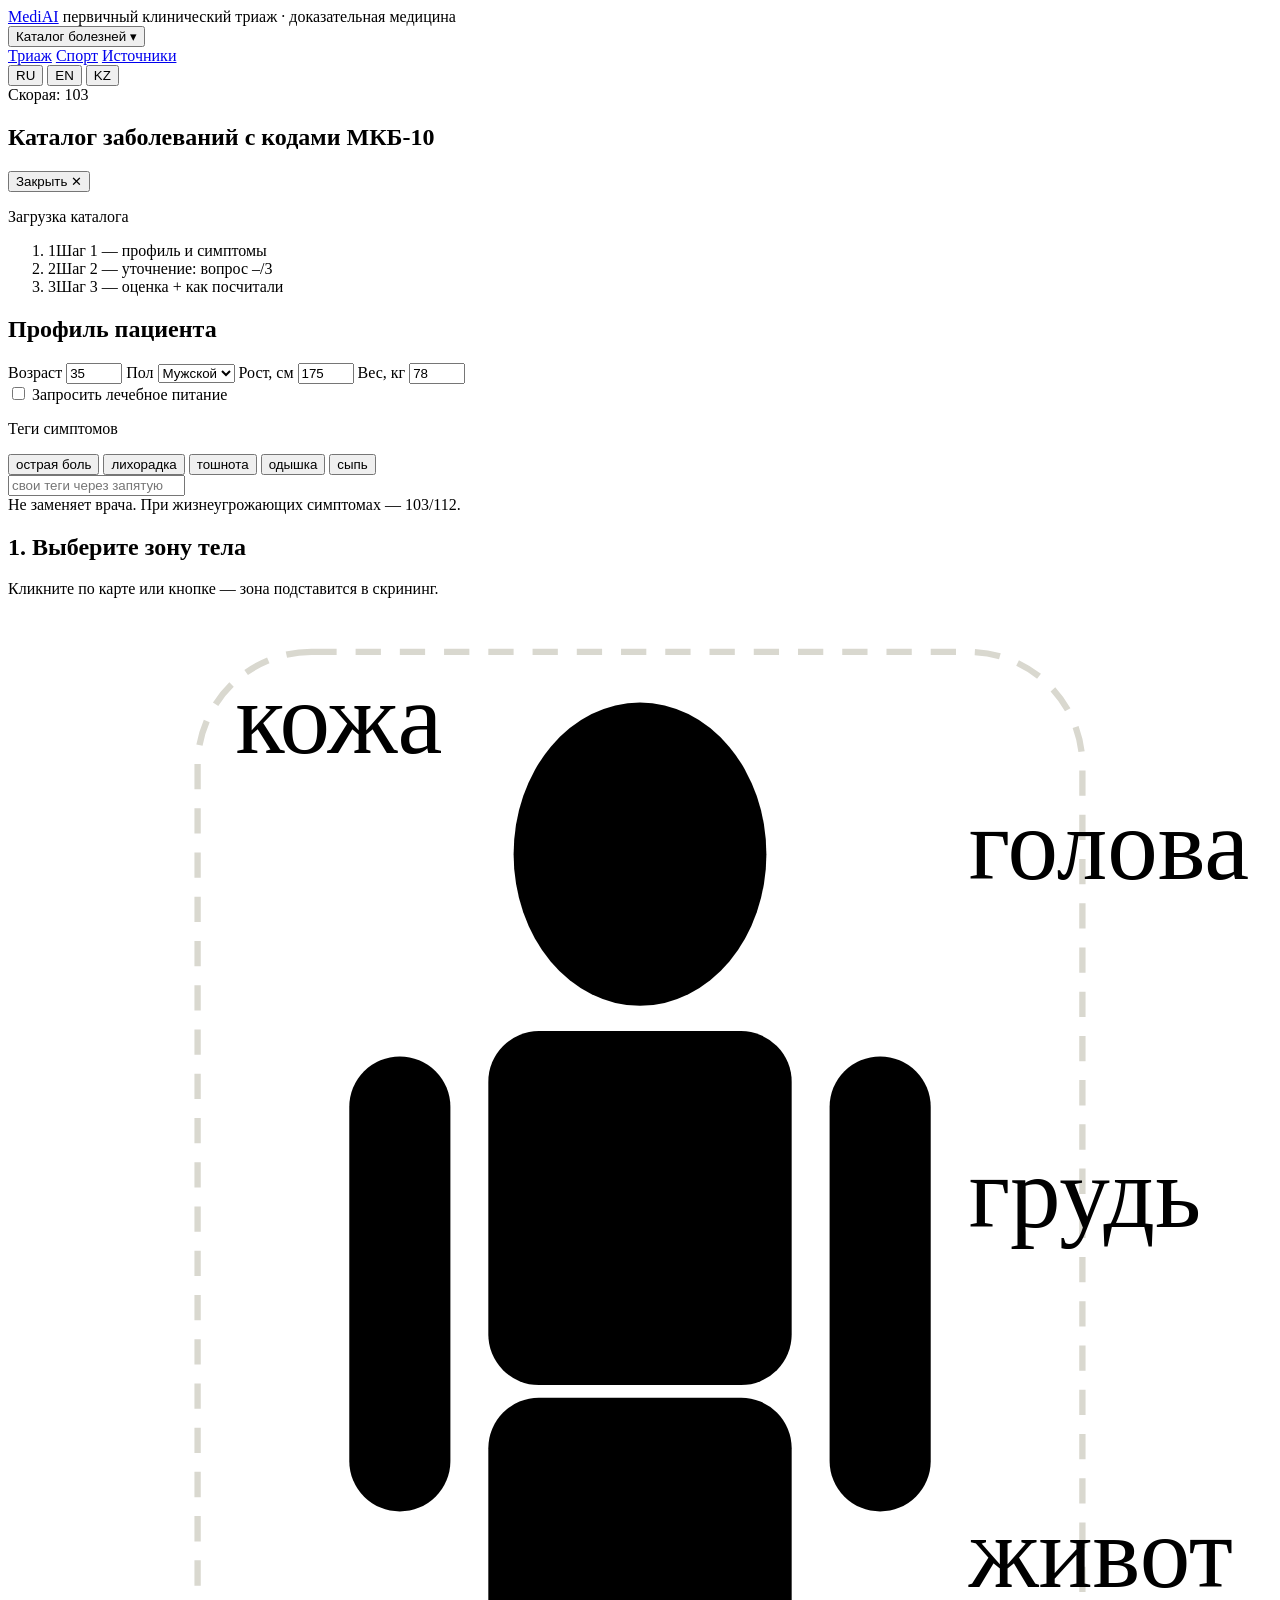
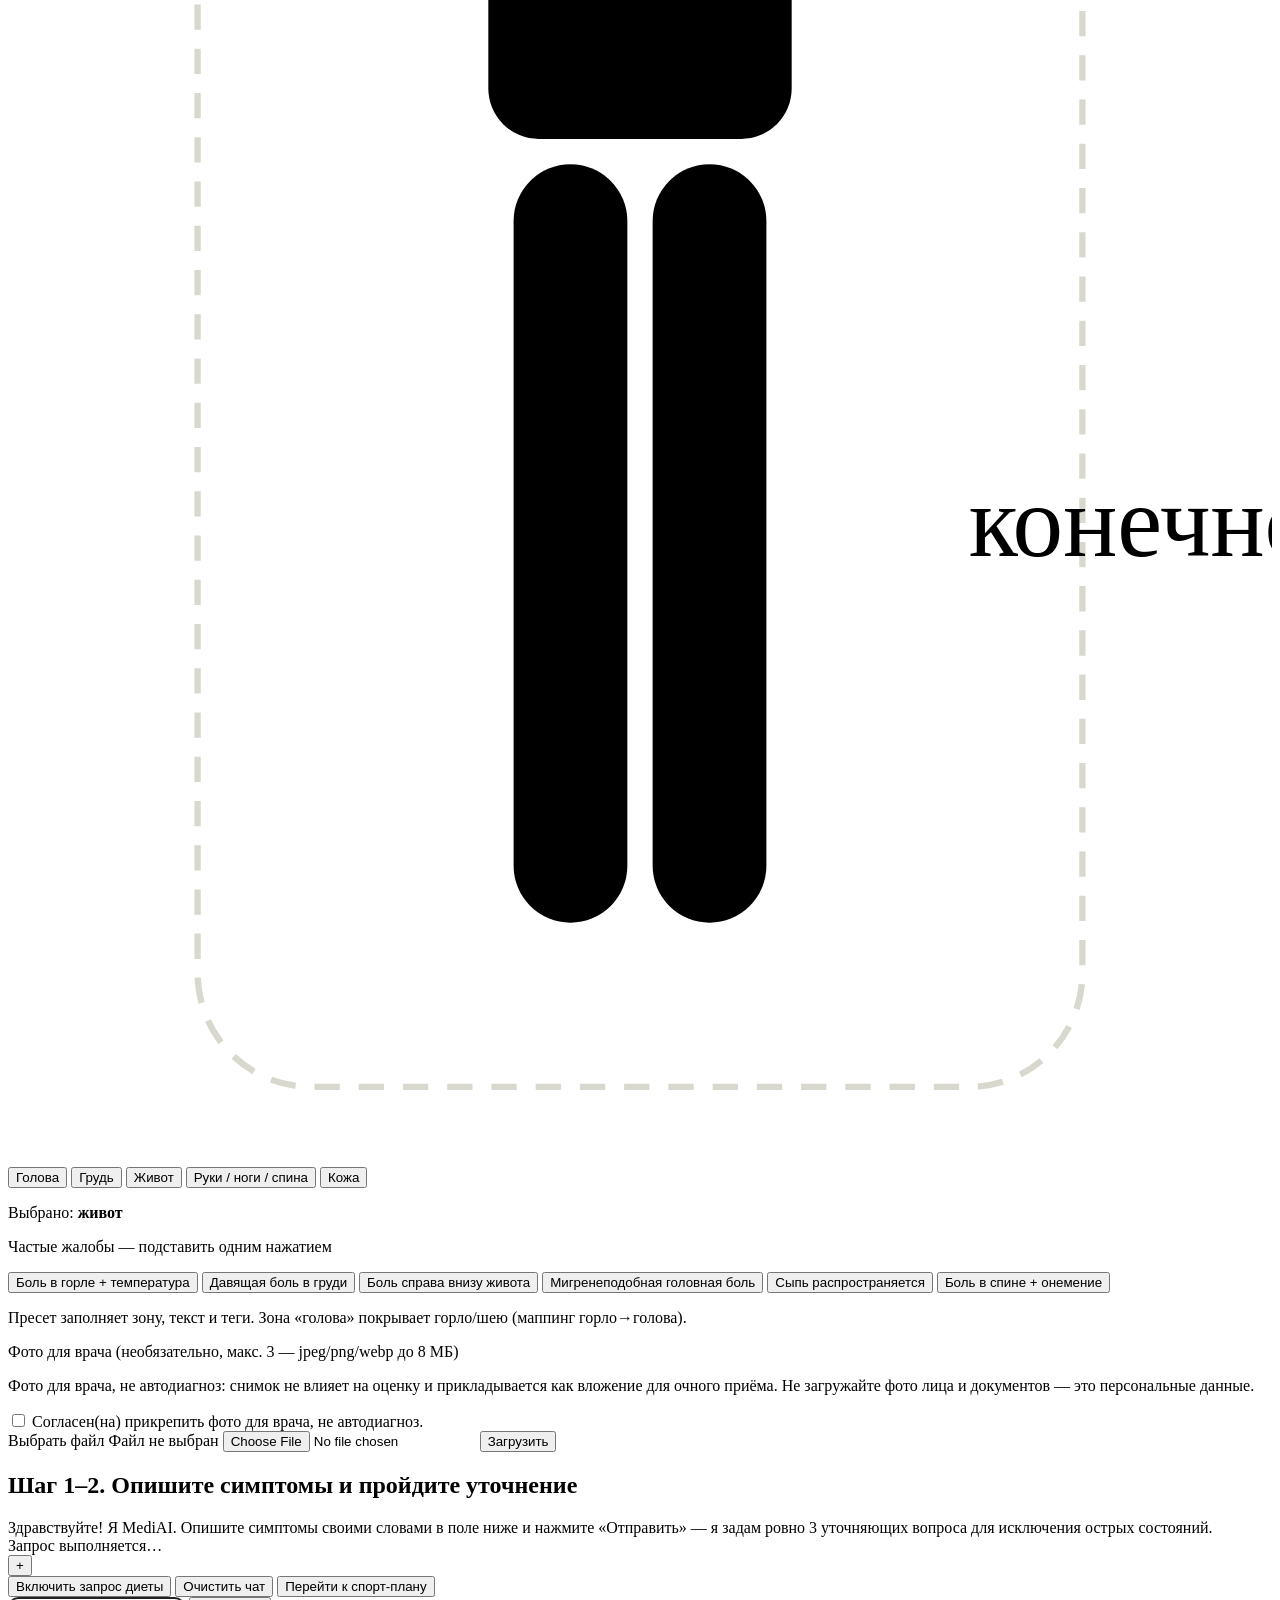
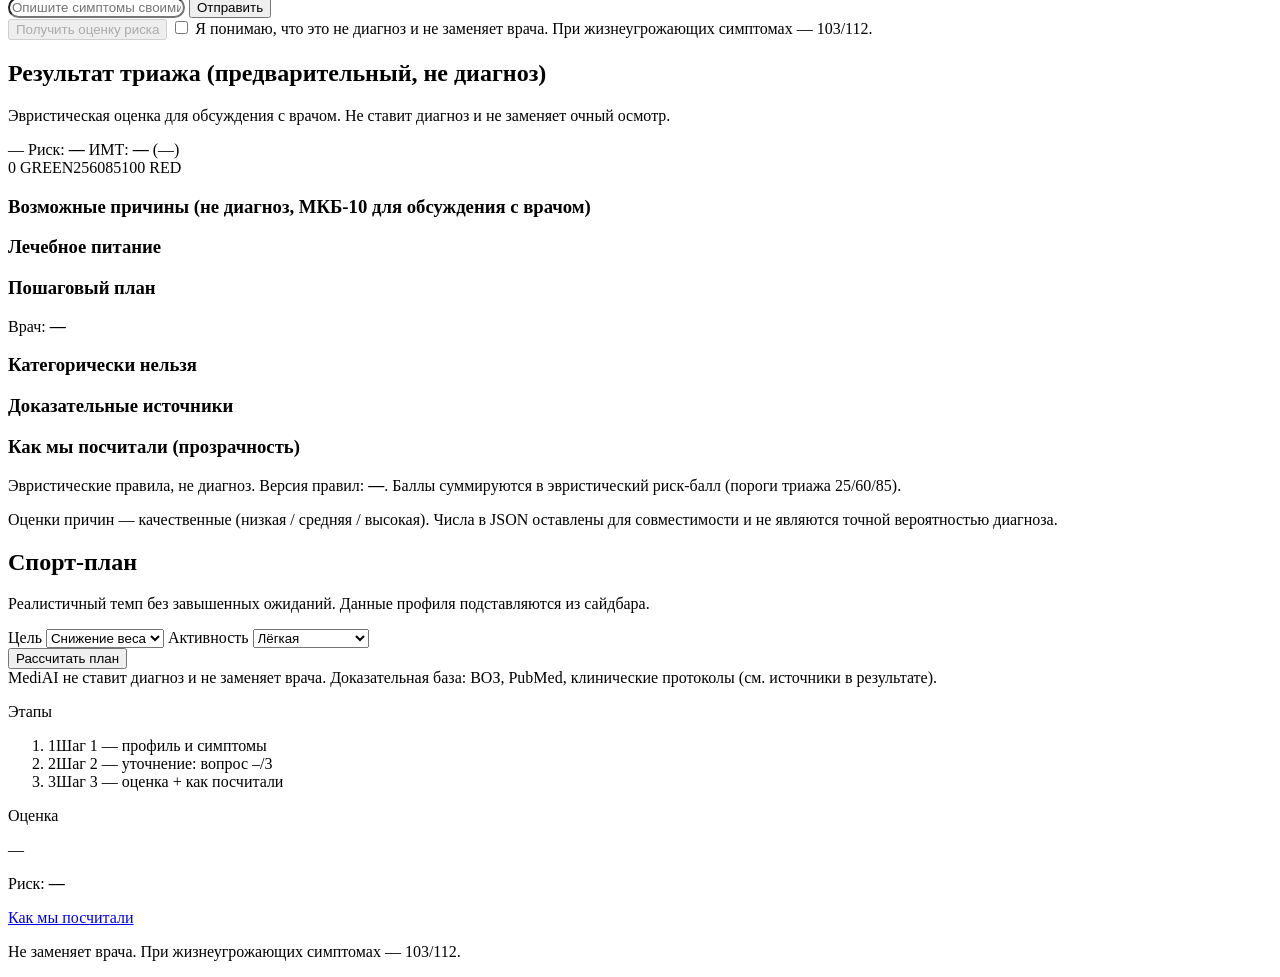
==== commit d35a99f1: "TASK-015: desktop rail layout plus RU-EN-KZ switcher" ====
--- a/medi-ai/app/static/index.html
+++ b/medi-ai/app/static/index.html
@@ -4,251 +4,259 @@
   <meta charset="UTF-8" />
   <meta name="viewport" content="width=device-width, initial-scale=1.0" />
   <title>MediAI — первичный клинический триаж</title>
+  <link rel="preload" href="/static/fonts/golostext-cyrillic-400.woff2" as="font" type="font/woff2" crossorigin />
+  <link rel="preload" href="/static/fonts/golostext-latin-400.woff2" as="font" type="font/woff2" crossorigin />
   <link rel="stylesheet" href="/static/tailwind.css" />
   <style>
-    .zone { cursor: pointer; transition: fill .15s ease, opacity .15s ease; }
-    .zone:hover { opacity: .75; }
-    .zone.active { fill: #0f172a !important; }
-    .loader-dots span { width: 6px; height: 6px; border-radius: 9999px; background: #94a3b8; display: inline-block; animation: bounce 1.2s infinite; }
-    .loader-dots span:nth-child(2) { animation-delay: .15s; }
-    .loader-dots span:nth-child(3) { animation-delay: .3s; }
-    @keyframes bounce { 0%, 60%, 100% { transform: translateY(0); opacity: .5; } 30% { transform: translateY(-6px); opacity: 1; } }
-    .mega { display: none; }
-    .mega.open { display: block; }
     .chat-scroll { scrollbar-width: thin; }
   </style>
 </head>
-<body class="bg-slate-50 text-slate-900 min-h-screen flex flex-col">
-
-  <!-- ===== Header ===== -->
-  <header class="bg-white border-b border-slate-200 sticky top-0 z-40">
-    <div class="max-w-3xl mx-auto px-4 py-3 flex items-center gap-4">
-      <a href="/" class="text-base font-semibold tracking-tight">MediAI</a>
-      <span class="hidden md:inline text-xs text-slate-500">первичный клинический триаж · доказательная медицина</span>
+<body class="min-h-screen flex flex-col">
+
+  <!-- ===== Masthead ===== -->
+  <header class="masthead sticky top-0 z-40">
+    <div class="wrap mx-auto px-4 py-3 flex items-center gap-4">
+      <a href="/" class="wm ed-ink">MediAI</a>
+      <span class="hidden md:inline sub">первичный клинический триаж · доказательная медицина</span>
       <nav class="ml-auto flex items-center gap-1 text-sm">
         <div class="relative">
-          <button id="megaBtn" class="px-3 py-1.5 rounded-lg border text-slate-700 hover:bg-slate-100">Каталог болезней ▾</button>
-        </div>
-        <a href="#triage" class="px-3 py-1.5 rounded-lg text-slate-600 hover:bg-slate-100">Триаж</a>
-        <a href="#sport" class="px-3 py-1.5 rounded-lg text-slate-600 hover:bg-slate-100">Спорт</a>
-        <a href="#evidence" class="hidden md:inline px-3 py-1.5 rounded-lg text-slate-600 hover:bg-slate-100">Источники</a>
-        <span class="px-2 py-1.5 text-sm font-medium text-red-700">Скорая: 103</span>
+          <button id="megaBtn" class="btn-sec">Каталог болезней ▾</button>
+        </div>
+        <a href="#triage" class="btn-ter">Триаж</a>
+        <a href="#sport" class="btn-ter">Спорт</a>
+        <a href="#evidence" class="hidden md:inline btn-ter">Источники</a>
+        <div id="langRow" class="seg" role="group" aria-label="Язык интерфейса">
+          <button data-lang="ru" class="seg-btn">RU</button>
+          <button data-lang="en" class="seg-btn">EN</button>
+          <button data-lang="kz" class="seg-btn">KZ</button>
+        </div>
+        <span class="px-2 py-1 text-sm font-semibold ed-err">Скорая: 103</span>
       </nav>
     </div>
     <!-- WebMD мега-меню: 4 колонки, данные из GET /api/conditions -->
-    <div id="megaMenu" class="mega absolute left-0 right-0 top-full bg-white border-b border-slate-200 z-40">
-      <div class="max-w-3xl mx-auto px-4 py-6">
+    <div id="megaMenu" class="mega absolute left-0 right-0 top-full sec" style="border-left:0;border-right:0;border-radius:0">
+      <div class="wrap mx-auto px-4 py-6">
         <div class="flex items-center justify-between mb-4">
-          <h2 class="font-semibold text-base">Каталог заболеваний <span class="text-xs font-normal text-slate-500">с кодами МКБ-10</span></h2>
-          <button id="megaClose" class="text-sm text-slate-500 hover:text-slate-900">Закрыть ✕</button>
+          <h2 class="h-card ed-ink">Каталог заболеваний <span class="text-xs font-normal ed-muted">с кодами МКБ-10</span></h2>
+          <button id="megaClose" class="btn-ter text-sm">Закрыть ✕</button>
         </div>
         <div id="megaGrid" class="grid grid-cols-2 md:grid-cols-4 gap-6">
-          <p class="text-sm text-slate-500 loader-dots">Загрузка каталога <span></span><span></span><span></span></p>
+          <p class="text-sm ed-muted loader-dots">Загрузка каталога <span></span><span></span><span></span></p>
         </div>
       </div>
     </div>
   </header>
 
-  <!-- ===== Layout: одна колонка, чат — в центре ===== -->
-  <div class="max-w-3xl mx-auto px-4 py-6 w-full flex flex-col gap-4 flex-1">
-
-    <!-- ===== Профиль ===== -->
-    <aside class="bg-white rounded-xl border border-slate-200 p-5">
-      <h2 class="text-sm font-semibold mb-3">Профиль пациента</h2>
-      <div class="grid grid-cols-2 gap-3 text-sm">
-        <label class="block">Возраст
-          <input id="age" type="number" min="0" max="120" value="35" class="mt-1 w-full border rounded-lg px-2 py-1.5" />
+  <!-- ===== Layout: одна editorial-колонка, чат — герой ===== -->
+  <div class="wrap mx-auto px-4 py-6 w-full flex-1">
+
+    <!-- Semaphore step-rail (signature move): шаги 1-2-3 -->
+    <ol id="steps" class="rail mb-3" aria-label="Этапы триажа">
+      <li data-step="1" data-state="now"><span class="rail-n">1</span><span class="rail-t">Шаг 1 — профиль и симптомы</span></li>
+      <li data-step="2" data-state="todo"><span class="rail-n">2</span><span class="rail-t">Шаг 2 — уточнение: вопрос <span id="stepQpos" class="tnum">–</span>/3</span></li>
+      <li data-step="3" data-state="todo"><span class="rail-n">3</span><span class="rail-t">Шаг 3 — оценка + как посчитали</span></li>
+    </ol>
+
+    <div class="flow-grid">
+    <main class="sec-gap min-w-0">
+
+      <!-- ===== Профиль: тихая ruled-секция ===== -->
+      <section class="sec-quiet pt-4">
+        <h2 class="h-sec ed-ink mb-3">Профиль пациента</h2>
+        <div class="grid grid-cols-2 gap-3 text-sm">
+          <label class="block">Возраст
+            <input id="age" type="number" min="0" max="120" value="35" class="inp mt-1 w-full px-2 py-1.5" />
+          </label>
+          <label class="block">Пол
+            <select id="sex" class="inp mt-1 w-full px-2 py-1.5">
+              <option value="male">Мужской</option>
+              <option value="female">Женский</option>
+            </select>
+          </label>
+          <label class="block">Рост, см
+            <input id="height" type="number" min="50" max="250" value="175" class="inp mt-1 w-full px-2 py-1.5" />
+          </label>
+          <label class="block">Вес, кг
+            <input id="weight" type="number" min="20" max="300" value="78" class="inp mt-1 w-full px-2 py-1.5" />
+          </label>
+        </div>
+        <label class="mt-3 flex items-center gap-2 text-sm">
+          <input id="dietFlag" type="checkbox" class="w-4 h-4" /> Запросить лечебное питание
         </label>
-        <label class="block">Пол
-          <select id="sex" class="mt-1 w-full border rounded-lg px-2 py-1.5">
-            <option value="male">Мужской</option>
-            <option value="female">Женский</option>
-          </select>
-        </label>
-        <label class="block">Рост, см
-          <input id="height" type="number" min="50" max="250" value="175" class="mt-1 w-full border rounded-lg px-2 py-1.5" />
-        </label>
-        <label class="block">Вес, кг
-          <input id="weight" type="number" min="20" max="300" value="78" class="mt-1 w-full border rounded-lg px-2 py-1.5" />
-        </label>
-      </div>
-      <label class="mt-3 flex items-center gap-2 text-sm">
-        <input id="dietFlag" type="checkbox" class="w-4 h-4" /> Запросить лечебное питание
-      </label>
-      <div class="mt-3 text-sm">
-        <p class="font-medium mb-1">Теги симптомов</p>
-        <div class="flex flex-wrap gap-1.5" id="tagRow">
-          <button data-tag="острая боль" class="tagBtn px-2 py-1 rounded-full border hover:bg-slate-100 text-xs">острая боль</button>
-          <button data-tag="лихорадка" class="tagBtn px-2 py-1 rounded-full border hover:bg-slate-100 text-xs">лихорадка</button>
-          <button data-tag="тошнота" class="tagBtn px-2 py-1 rounded-full border hover:bg-slate-100 text-xs">тошнота</button>
-          <button data-tag="одышка" class="tagBtn px-2 py-1 rounded-full border hover:bg-slate-100 text-xs">одышка</button>
-          <button data-tag="сыпь" class="tagBtn px-2 py-1 rounded-full border hover:bg-slate-100 text-xs">сыпь</button>
-        </div>
-        <input id="tagsInput" placeholder="свои теги через запятую" class="mt-2 w-full border rounded-lg px-2 py-1.5 text-sm" />
-      </div>
-      <div class="mt-4 p-3 rounded-lg border text-xs text-slate-600">
-        Не заменяет врача. При жизнеугрожающих симптомах — 103/112.
-      </div>
-    </aside>
-
-    <!-- ===== Контент ===== -->
-    <main class="flex flex-col gap-4 min-w-0">
-
-      <!-- Карта тела -->
-      <section id="triage" class="bg-white rounded-xl border border-slate-200 p-5">
-        <h2 class="text-sm font-semibold mb-1">1. Выберите зону тела</h2>
-        <p class="text-sm text-slate-500 mb-3">Кликните по карте или кнопке — зона подставится в скрининг.</p>
+        <div class="mt-3 text-sm">
+          <p class="font-medium mb-1">Теги симптомов</p>
+          <div class="flex flex-wrap gap-1.5" id="tagRow">
+            <button data-tag="острая боль" class="tagBtn chip px-2 py-1 text-xs">острая боль</button>
+            <button data-tag="лихорадка" class="tagBtn chip px-2 py-1 text-xs">лихорадка</button>
+            <button data-tag="тошнота" class="tagBtn chip px-2 py-1 text-xs">тошнота</button>
+            <button data-tag="одышка" class="tagBtn chip px-2 py-1 text-xs">одышка</button>
+            <button data-tag="сыпь" class="tagBtn chip px-2 py-1 text-xs">сыпь</button>
+          </div>
+          <input id="tagsInput" placeholder="свои теги через запятую" class="inp mt-2 w-full px-2 py-1.5 text-sm" />
+        </div>
+        <div class="note-warn mt-4 p-3 text-xs">
+          Не заменяет врача. При жизнеугрожающих симптомах — 103/112.
+        </div>
+      </section>
+
+      <!-- ===== Зона тела: тихая ruled-секция, line-art карта ===== -->
+      <section id="triage" class="sec-quiet pt-4">
+        <h2 class="h-sec ed-ink mb-1">1. Выберите зону тела</h2>
+        <p class="text-sm ed-muted mb-3">Кликните по карте или кнопке — зона подставится в скрининг.</p>
         <div class="flex flex-col sm:flex-row gap-4 items-center">
-          <svg id="bodyMap" viewBox="0 0 140 320" class="h-64 w-auto shrink-0" role="img" aria-label="Интерактивная карта тела">
-            <ellipse cx="70" cy="32" rx="22" ry="26" fill="#e2e8f0" class="zone" data-zone="голова" />
-            <rect x="48" y="62" width="44" height="58" rx="10" fill="#e2e8f0" class="zone" data-zone="грудь" />
-            <rect x="48" y="122" width="44" height="56" rx="10" fill="#e2e8f0" class="zone" data-zone="живот" />
-            <rect x="18" y="66" width="22" height="80" rx="10" fill="#e2e8f0" class="zone" data-zone="конечности" />
-            <rect x="100" y="66" width="22" height="80" rx="10" fill="#e2e8f0" class="zone" data-zone="конечности" />
-            <rect x="50" y="182" width="18" height="110" rx="9" fill="#e2e8f0" class="zone" data-zone="конечности" />
-            <rect x="72" y="182" width="18" height="110" rx="9" fill="#e2e8f0" class="zone" data-zone="конечности" />
+          <svg id="bodyMap" viewBox="0 0 200 340" class="h-64 w-auto shrink-0" role="img" aria-label="Интерактивная карта тела">
+            <rect x="30" y="6" width="140" height="322" rx="18" fill="none" stroke="#d9d8cf" stroke-width="1" stroke-dasharray="4 3" class="zone" data-zone="кожа" />
+            <ellipse cx="100" cy="38" rx="20" ry="24" class="zone" data-zone="голова" />
+            <rect x="76" y="66" width="48" height="56" rx="8" class="zone" data-zone="грудь" />
+            <rect x="76" y="124" width="48" height="54" rx="8" class="zone" data-zone="живот" />
+            <rect x="54" y="70" width="16" height="72" rx="8" class="zone" data-zone="конечности" />
+            <rect x="130" y="70" width="16" height="72" rx="8" class="zone" data-zone="конечности" />
+            <rect x="80" y="182" width="18" height="120" rx="9" class="zone" data-zone="конечности" />
+            <rect x="102" y="182" width="18" height="120" rx="9" class="zone" data-zone="конечности" />
+            <text x="36" y="22" class="zlab">кожа</text>
+            <text x="152" y="42" class="zlab">голова</text>
+            <text x="152" y="97" class="zlab">грудь</text>
+            <text x="152" y="154" class="zlab">живот</text>
+            <text x="152" y="244" class="zlab">конечности</text>
           </svg>
           <div class="flex-1 w-full">
             <div class="flex flex-wrap gap-2" id="zoneRow">
-              <button data-zone="голова" class="zoneBtn px-3 py-1.5 rounded-full border text-sm">Голова</button>
-              <button data-zone="грудь" class="zoneBtn px-3 py-1.5 rounded-full border text-sm">Грудь</button>
-              <button data-zone="живот" class="zoneBtn px-3 py-1.5 rounded-full border text-sm">Живот</button>
-              <button data-zone="конечности" class="zoneBtn px-3 py-1.5 rounded-full border text-sm">Руки / ноги / спина</button>
-              <button data-zone="кожа" class="zoneBtn px-3 py-1.5 rounded-full border text-sm">Кожа</button>
+              <button data-zone="голова" class="zoneBtn chip px-3 py-1.5 text-sm">Голова</button>
+              <button data-zone="грудь" class="zoneBtn chip px-3 py-1.5 text-sm">Грудь</button>
+              <button data-zone="живот" class="zoneBtn chip px-3 py-1.5 text-sm">Живот</button>
+              <button data-zone="конечности" class="zoneBtn chip px-3 py-1.5 text-sm">Руки / ноги / спина</button>
+              <button data-zone="кожа" class="zoneBtn chip px-3 py-1.5 text-sm">Кожа</button>
             </div>
             <p class="mt-2 text-sm">Выбрано: <b id="zoneLabel">живот</b></p>
             <div class="mt-3">
               <p class="text-sm font-medium mb-1">Частые жалобы — подставить одним нажатием</p>
               <div class="flex flex-wrap gap-2" id="presetRow">
-                <button data-preset="throat-fever" class="presetBtn px-3 py-1.5 rounded-full border hover:bg-slate-100 text-xs">Боль в горле + температура</button>
-                <button data-preset="chest-press" class="presetBtn px-3 py-1.5 rounded-full border hover:bg-slate-100 text-xs">Давящая боль в груди</button>
-                <button data-preset="abdomen-rl" class="presetBtn px-3 py-1.5 rounded-full border hover:bg-slate-100 text-xs">Боль справа внизу живота</button>
-                <button data-preset="migraine" class="presetBtn px-3 py-1.5 rounded-full border hover:bg-slate-100 text-xs">Мигренеподобная головная боль</button>
-                <button data-preset="rash" class="presetBtn px-3 py-1.5 rounded-full border hover:bg-slate-100 text-xs">Сыпь распространяется</button>
-                <button data-preset="back-numb" class="presetBtn px-3 py-1.5 rounded-full border hover:bg-slate-100 text-xs">Боль в спине + онемение</button>
+                <button data-preset="throat-fever" class="presetBtn chip px-3 py-1.5 text-xs">Боль в горле + температура</button>
+                <button data-preset="chest-press" class="presetBtn chip px-3 py-1.5 text-xs">Давящая боль в груди</button>
+                <button data-preset="abdomen-rl" class="presetBtn chip px-3 py-1.5 text-xs">Боль справа внизу живота</button>
+                <button data-preset="migraine" class="presetBtn chip px-3 py-1.5 text-xs">Мигренеподобная головная боль</button>
+                <button data-preset="rash" class="presetBtn chip px-3 py-1.5 text-xs">Сыпь распространяется</button>
+                <button data-preset="back-numb" class="presetBtn chip px-3 py-1.5 text-xs">Боль в спине + онемение</button>
               </div>
-              <p class="mt-1 text-xs text-slate-500">Пресет заполняет зону, текст и теги. Зона «голова» покрывает горло/шею (маппинг горло→голова).</p>
+              <p class="mt-1 text-xs ed-muted">Пресет заполняет зону, текст и теги. Зона «голова» покрывает горло/шею (маппинг горло→голова).</p>
             </div>
           </div>
         </div>
         <!-- TASK-008: фото-конверт для врача (не автодиагноз) -->
-        <div class="mt-4 border-t border-slate-200 pt-4" id="photoBlock">
-          <p class="text-sm font-medium mb-1">Фото для врача <span class="font-normal text-slate-500">(необязательно, макс. 3 — jpeg/png/webp до 8 МБ)</span></p>
-          <p class="text-xs text-slate-500 mb-2">Фото для врача, не автодиагноз: снимок не влияет на оценку и прикладывается как вложение для очного приёма. Не загружайте фото лица и документов — это персональные данные.</p>
-          <label class="flex items-start gap-2 text-xs text-slate-700 mb-2">
+        <div class="mt-4 pt-4 sec-quiet" id="photoBlock">
+          <p class="text-sm font-medium mb-1">Фото для врача <span class="font-normal ed-muted">(необязательно, макс. 3 — jpeg/png/webp до 8 МБ)</span></p>
+          <p class="text-xs ed-muted mb-2">Фото для врача, не автодиагноз: снимок не влияет на оценку и прикладывается как вложение для очного приёма. Не загружайте фото лица и документов — это персональные данные.</p>
+          <label class="flex items-start gap-2 text-xs mb-2">
             <input id="photoConsent" type="checkbox" class="w-4 h-4 mt-0.5" />
             <span>Согласен(на) прикрепить фото для врача, не автодиагноз.</span>
           </label>
-          <div class="flex items-center gap-2">
-            <input id="photoInput" type="file" accept="image/jpeg,image/png,image/webp" class="text-xs" />
-            <button id="photoUploadBtn" class="px-3 py-1.5 rounded-full border text-xs bg-white hover:bg-slate-100">Загрузить</button>
-          </div>
-          <p id="photoHint" class="text-xs text-slate-500 mt-1"></p>
+          <div class="filewrap">
+            <label for="photoInput" class="btn-sec filebtn text-xs">Выбрать файл</label>
+            <span id="photoFileName" class="text-xs ed-faint">Файл не выбран</span>
+            <input id="photoInput" type="file" accept="image/jpeg,image/png,image/webp" class="sr-only" />
+            <button id="photoUploadBtn" class="btn-sec text-xs">Загрузить</button>
+          </div>
+          <p id="photoHint" class="text-xs ed-muted mt-1"></p>
           <div id="photoList" class="flex flex-wrap gap-2 mt-2"></div>
         </div>
       </section>
 
-      <!-- Чат -->
-      <section class="bg-white rounded-xl border border-slate-200 p-5 flex flex-col">
-        <h2 class="text-sm font-semibold mb-1">Шаг 1–2. Опишите симптомы и пройдите уточнение</h2>
-        <ol id="steps" class="flex flex-wrap items-center gap-2 text-xs text-slate-500 mb-3" aria-label="Этапы триажа">
-          <li data-step="1" class="px-2.5 py-1 rounded-full border">Шаг 1 — профиль и симптомы</li>
-          <li data-step="2" class="px-2.5 py-1 rounded-full border">Шаг 2 — уточнение: вопрос <span id="stepQpos">–</span>/3</li>
-          <li data-step="3" class="px-2.5 py-1 rounded-full border">Шаг 3 — оценка + как посчитали</li>
-        </ol>
-        <div id="chat" class="chat-scroll flex flex-col gap-3 max-h-[420px] overflow-y-auto border rounded-xl p-3 bg-white mb-3">
-          <div class="self-start max-w-[85%] bg-white border rounded-xl px-3 py-2 text-sm">
+      <!-- ===== Чат: герой ===== -->
+      <section class="sec p-5 flex flex-col">
+        <h2 class="h-sec ed-ink mb-1">Шаг 1–2. Опишите симптомы и пройдите уточнение</h2>
+        <div id="chat" class="chat-scroll flex flex-col gap-3 max-h-[420px] overflow-y-auto insetbox p-3 my-3">
+          <div class="self-start max-w-[85%] msg-ai px-3 py-2 text-sm">
             Здравствуйте! Я MediAI. Опишите симптомы своими словами в поле ниже и нажмите «Отправить» —
             я задам ровно 3 уточняющих вопроса для исключения острых состояний.
           </div>
         </div>
-        <div id="loader" class="hidden items-center gap-2 text-sm text-slate-500 mb-2 loader-dots">
+        <div id="loader" class="hidden items-center gap-2 text-sm ed-muted mb-2 loader-dots">
           <span></span><span></span><span></span> Запрос выполняется…
         </div>
         <div id="questions" class="flex flex-col gap-3 mb-3"></div>
         <!-- ChatGPT-инпут с кнопкой + -->
         <div class="relative flex items-center gap-2">
           <div class="relative">
-            <button id="plusBtn" title="Дополнительно" class="w-10 h-10 rounded-full border text-xl leading-none hover:bg-slate-100">+</button>
-            <div id="plusMenu" class="hidden absolute bottom-12 left-0 w-56 bg-white border rounded-xl p-2 text-sm z-30">
-              <button id="plusDiet" class="block w-full text-left px-2 py-1.5 rounded hover:bg-slate-100">Включить запрос диеты</button>
-              <button id="plusClear" class="block w-full text-left px-2 py-1.5 rounded hover:bg-slate-100">Очистить чат</button>
-              <button id="plusSport" class="block w-full text-left px-2 py-1.5 rounded hover:bg-slate-100">Перейти к спорт-плану</button>
+            <button id="plusBtn" title="Дополнительно" aria-label="Дополнительно" class="btn-sec w-10 h-10 t-c text-xl leading-none">+</button>
+            <div id="plusMenu" class="hidden absolute bottom-12 left-0 w-56 sec p-2 text-sm z-30">
+              <button id="plusDiet" class="btn-ter block w-full text-left">Включить запрос диеты</button>
+              <button id="plusClear" class="btn-ter block w-full text-left">Очистить чат</button>
+              <button id="plusSport" class="btn-ter block w-full text-left">Перейти к спорт-плану</button>
             </div>
           </div>
-          <input id="symptoms" placeholder="Опишите симптомы своими словами…" class="flex-1 border rounded-full px-4 py-2.5 text-sm focus:outline-none focus:ring-2 focus:ring-blue-500" />
-          <button id="sendBtn" class="px-5 py-2.5 rounded-full bg-slate-900 text-white text-sm hover:bg-slate-700">Отправить</button>
-        </div>
-        <button id="finalBtn" disabled class="mt-3 px-5 py-2.5 rounded-lg bg-slate-900 text-white text-sm disabled:opacity-40 hover:bg-slate-700">
+          <input id="symptoms" placeholder="Опишите симптомы своими словами…" class="inp flex-1 min-w-0 px-4 py-2.5 text-sm" style="border-radius:999px" />
+          <button id="sendBtn" class="btn-pri">Отправить</button>
+        </div>
+        <button id="finalBtn" disabled class="btn-pri mt-3">
           Получить оценку риска
         </button>
-        <label class="mt-2 flex items-start gap-2 text-sm text-slate-700">
+        <label class="mt-2 flex items-start gap-2 text-sm">
           <input id="consentCheck" type="checkbox" class="w-4 h-4 mt-0.5" />
           <span>Я понимаю, что это не диагноз и не заменяет врача. При жизнеугрожающих симптомах — 103/112.</span>
         </label>
       </section>
 
-      <!-- Результат + шкала триажа -->
-      <section id="result" class="hidden bg-white rounded-xl border border-slate-200 p-5">
-        <div id="emergencyBanner" class="hidden mb-3 p-3 rounded-lg bg-red-600 text-white text-sm font-semibold"></div>
-        <h2 class="text-sm font-semibold mb-2">Результат триажа (предварительный, не диагноз)</h2>
-        <p class="text-xs text-slate-500 mb-2">Эвристическая оценка для обсуждения с врачом. Не ставит диагноз и не заменяет очный осмотр.</p>
-        <p id="framing" class="mb-3 p-3 rounded-lg border text-sm text-slate-700"></p>
-        <div id="photosBox" class="hidden mb-3 p-3 rounded-lg border text-sm"></div>
+      <!-- ===== Результат: пик (штамп + семафор) ===== -->
+      <section id="result" class="hidden sec p-5">
+        <div id="emergencyBanner" class="hidden mb-3 p-3 banner text-sm font-semibold"></div>
+        <h2 class="h-sec ed-ink mb-2">Результат триажа (предварительный, не диагноз)</h2>
+        <p class="text-xs ed-muted mb-2">Эвристическая оценка для обсуждения с врачом. Не ставит диагноз и не заменяет очный осмотр.</p>
+        <p id="framing" class="mb-3 p-3 insetbox text-sm"></p>
+        <div id="photosBox" class="hidden mb-3 p-3 insetbox text-sm"></div>
         <div class="flex items-center gap-3 mb-1 text-sm">
-          <span id="triageBadge" class="px-3 py-1 rounded-full font-bold text-white">—</span>
-          <span>Риск: <b id="riskScore">—</b></span>
-          <span>ИМТ: <b id="bmiVal">—</b> (<span id="bmiCat">—</span>)</span>
+          <span id="triageBadge" class="stamp">—</span>
+          <span>Риск: <b id="riskScore" class="tnum">—</b></span>
+          <span>ИМТ: <b id="bmiVal" class="tnum">—</b> (<span id="bmiCat">—</span>)</span>
         </div>
         <!-- Шкала триажа -->
         <div class="relative h-2 rounded-full overflow-visible mb-1 flex">
-          <div class="h-full bg-green-500" style="width:25%"></div>
-          <div class="h-full bg-yellow-400" style="width:35%"></div>
-          <div class="h-full bg-orange-500" style="width:25%"></div>
-          <div class="h-full bg-red-600" style="width:15%"></div>
+          <div class="h-full sema-g" style="width:25%"></div>
+          <div class="h-full sema-y" style="width:35%"></div>
+          <div class="h-full sema-o" style="width:25%"></div>
+          <div class="h-full sema-r" style="width:15%"></div>
           <div id="riskMarker" class="absolute -top-1 w-1.5 h-6 bg-slate-900 rounded" style="left:0%"></div>
         </div>
-        <div class="flex justify-between text-[11px] text-slate-500 mb-4">
+        <div class="f-mono flex justify-between text-[11px] tnum ed-faint mb-4">
           <span>0 GREEN</span><span>25</span><span>60</span><span>85</span><span>100 RED</span>
         </div>
         <div class="grid md:grid-cols-2 gap-4 text-sm">
           <div>
-            <h3 class="text-sm font-semibold mb-1">Возможные причины (не диагноз, МКБ-10 для обсуждения с врачом)</h3>
+            <h3 class="h-card ed-ink mb-1">Возможные причины (не диагноз, МКБ-10 для обсуждения с врачом)</h3>
             <div id="conds" class="flex flex-col gap-2"></div>
           </div>
           <div>
-            <h3 class="text-sm font-semibold mb-1">Лечебное питание</h3>
-            <div id="diet" class="p-3 rounded-lg border text-sm"></div>
+            <h3 class="h-card ed-ink mb-1">Лечебное питание</h3>
+            <div id="diet" class="p-3 insetbox text-sm"></div>
           </div>
         </div>
         <div class="grid md:grid-cols-2 gap-4 text-sm mt-4">
           <div>
-            <h3 class="text-sm font-semibold mb-1">Пошаговый план</h3>
+            <h3 class="h-card ed-ink mb-1">Пошаговый план</h3>
             <ol id="actions" class="list-decimal ml-5 flex flex-col gap-1"></ol>
             <p class="mt-2">Врач: <b id="seeDoctor">—</b></p>
-            <h3 class="text-sm font-semibold mt-3 mb-1 text-red-700">Категорически нельзя</h3>
-            <ul id="forbidden" class="list-disc ml-5 flex flex-col gap-1 text-red-900"></ul>
+            <h3 class="h-card ed-err mt-3 mb-1">Категорически нельзя</h3>
+            <ul id="forbidden" class="list-disc ml-5 flex flex-col gap-1 ed-err"></ul>
           </div>
           <div id="evidence">
-            <h3 class="text-sm font-semibold mb-1">Доказательные источники</h3>
-            <div id="evList" class="flex flex-col gap-1"></div>
-          </div>
-        </div>
-        <div class="mt-4 p-3 rounded-lg border text-sm" id="howCounted">
-          <h3 class="text-sm font-semibold mb-1">Как мы посчитали (прозрачность)</h3>
-          <p class="text-xs text-slate-500 mb-2">Эвристические правила, не диагноз. Версия правил: <b id="rulesVer">—</b>. Баллы суммируются в эвристический риск-балл (пороги триажа 25/60/85).</p>
+            <h3 class="h-card ed-ink mb-1">Доказательные источники</h3>
+            <div id="evList" class="flex flex-col"></div>
+          </div>
+        </div>
+        <div class="mt-4 p-3 insetbox text-sm" id="howCounted">
+          <h3 class="h-card ed-ink mb-1">Как мы посчитали (прозрачность)</h3>
+          <p class="text-xs ed-muted mb-2">Эвристические правила, не диагноз. Версия правил: <b id="rulesVer" class="f-mono">—</b>. Баллы суммируются в эвристический риск-балл (пороги триажа 25/60/85).</p>
           <ul id="breakdown" class="list-disc ml-5 flex flex-col gap-1"></ul>
-          <p class="text-xs text-slate-500 mt-2">Оценки причин — качественные (низкая / средняя / высокая). Числа в JSON оставлены для совместимости и не являются точной вероятностью диагноза.</p>
+          <p class="text-xs ed-muted mt-2">Оценки причин — качественные (низкая / средняя / высокая). Числа в JSON оставлены для совместимости и не являются точной вероятностью диагноза.</p>
         </div>
       </section>
 
-      <!-- Спорт -->
-      <section id="sport" class="bg-white rounded-xl border border-slate-200 p-5">
-        <h2 class="text-sm font-semibold mb-1">Спорт-план</h2>
-        <p class="text-sm text-slate-500 mb-3">Реалистичный темп без завышенных ожиданий. Данные профиля подставляются из сайдбара.</p>
+      <!-- ===== Спорт: тихая ruled-секция ===== -->
+      <section id="sport" class="sec-quiet pt-4">
+        <h2 class="h-sec ed-ink mb-1">Спорт-план</h2>
+        <p class="text-sm ed-muted mb-3">Реалистичный темп без завышенных ожиданий. Данные профиля подставляются из сайдбара.</p>
         <div class="grid sm:grid-cols-3 gap-3 text-sm">
           <label class="block">Цель
-            <select id="goal" class="mt-1 w-full border rounded-lg px-2 py-1.5">
+            <select id="goal" class="inp mt-1 w-full px-2 py-1.5">
               <option value="lose">Снижение веса</option>
               <option value="gain">Набор массы</option>
               <option value="maintain">Поддержание</option>
@@ -257,7 +265,7 @@
             </select>
           </label>
           <label class="block">Активность
-            <select id="activity" class="mt-1 w-full border rounded-lg px-2 py-1.5">
+            <select id="activity" class="inp mt-1 w-full px-2 py-1.5">
               <option value="sedentary">Сидячий образ</option>
               <option value="light" selected>Лёгкая</option>
               <option value="moderate">Умеренная</option>
@@ -266,16 +274,37 @@
             </select>
           </label>
           <div class="flex items-end">
-            <button id="sportBtn" class="w-full px-4 py-2 rounded-lg bg-slate-900 text-white hover:bg-slate-700">Рассчитать план</button>
+            <button id="sportBtn" class="btn-pri w-full">Рассчитать план</button>
           </div>
         </div>
         <div id="sportOut" class="hidden mt-4 text-sm"></div>
       </section>
 
-      <footer class="text-xs text-slate-500 pb-6">
+      <footer class="text-xs ed-muted pb-6">
         MediAI не ставит диагноз и не заменяет врача. Доказательная база: ВОЗ, PubMed, клинические протоколы (см. источники в результате).
       </footer>
     </main>
+    <aside id="rail" class="railbox" aria-label="Сводка триажа">
+      <div class="sec p-4">
+        <p class="overline f-mono mb-2">Этапы</p>
+        <ol id="railSteps" class="rail-v">
+          <li data-rstep="1" data-state="now"><span class="rail-n">1</span><span class="rail-t">Шаг 1 — профиль и симптомы</span></li>
+          <li data-rstep="2" data-state="todo"><span class="rail-n">2</span><span class="rail-t">Шаг 2 — уточнение: вопрос <span class="tnum">–</span>/3</span></li>
+          <li data-rstep="3" data-state="todo"><span class="rail-n">3</span><span class="rail-t">Шаг 3 — оценка + как посчитали</span></li>
+        </ol>
+        <div id="railSummary" class="hidden">
+          <div class="sec-quiet mt-3 pt-3">
+            <p class="overline f-mono mb-2">Оценка</p>
+            <span id="railLevel" class="stamp">—</span>
+            <p class="text-sm mt-2">Риск: <b id="railScore" class="tnum">—</b></p>
+            <p id="railFraming" class="text-xs ed-muted mt-1"></p>
+            <a href="#howCounted" class="text-sm mt-2 block ed-accent underline">Как мы посчитали</a>
+          </div>
+        </div>
+        <p class="text-xs ed-muted mt-3 pt-3 sec-quiet">Не заменяет врача. При жизнеугрожающих симптомах — 103/112.</p>
+      </div>
+    </aside>
+    </div>
   </div>
 
 <script>
@@ -299,6 +328,28 @@
     return p.protocol === 'http:' || p.protocol === 'https:';
   } catch (err) { return false; }
 }
+
+// ---------- Язык интерфейса RU | EN | KZ (localStorage, default ru) ----------
+const LANGS = ['ru', 'en', 'kz'];
+let currentLang = 'ru';
+try {
+  const saved = localStorage.getItem('mediali-lang');
+  if (LANGS.includes(saved)) currentLang = saved;
+} catch (err) {}
+function setLang(l) {
+  if (!LANGS.includes(l)) l = 'ru';
+  currentLang = l;
+  try { localStorage.setItem('mediali-lang', l); } catch (err) {}
+  document.documentElement.lang = l;
+  document.querySelectorAll('#langRow [data-lang]').forEach(b => b.classList.toggle('is-sel', b.dataset.lang === l));
+  const grid = $('megaGrid');
+  if (grid && grid.dataset.loaded) {
+    delete grid.dataset.loaded;
+    if ($('megaMenu').classList.contains('open')) loadConditions();
+  }
+}
+document.querySelectorAll('#langRow [data-lang]').forEach(b => b.addEventListener('click', () => setLang(b.dataset.lang)));
+setLang(currentLang);
 
 // ---------- Фото для врача (TASK-008: конверт, не автодиагноз; ids уходят с final-запросом) ----------
 async function uploadPhoto() {
@@ -318,6 +369,7 @@
       ? 'Готово: ' + (d.hint || '')
       : 'Загружено, но: ' + (d.hint || d.quality) + ' Можно переснять и загрузить заново.';
     inp.value = '';
+    if ($('photoFileName')) $('photoFileName').textContent = 'Файл не выбран';
     renderPhotos();
   } catch (err) { hint.textContent = 'Ошибка загрузки: ' + err.message; }
 }
@@ -327,13 +379,14 @@
   box.innerHTML = '';
   state.photoIds.forEach((pid, i) => {
     const el = document.createElement('div');
-    el.className = 'flex items-center gap-1 text-xs border rounded-full pl-2 pr-1 py-0.5 bg-white';
+    el.className = 'flex items-center gap-1 text-xs border rounded-full pl-2 pr-1 py-0.5';
+    el.style.borderColor = 'var(--line)';
     const label = document.createElement('span');
-    label.className = 'font-mono';
+    label.className = 'font-mono f-mono';
     label.textContent = 'фото ' + (i + 1);
     el.appendChild(label);
     const rm = document.createElement('button');
-    rm.className = 'px-2 py-0.5 rounded-full hover:bg-red-100 text-red-700';
+    rm.className = 'px-2 py-0.5 rounded-full ed-err';
     rm.textContent = '✕ переснять';
     rm.onclick = () => { state.photoIds.splice(i, 1); renderPhotos(); };
     el.appendChild(rm);
@@ -341,13 +394,20 @@
   });
 }
 if ($('photoUploadBtn')) $('photoUploadBtn').onclick = uploadPhoto;
-
-// ---------- Этапы (честный индикатор: переключается только по реальным ответам API) ----------
+if ($('photoInput')) $('photoInput').addEventListener('change', () => {
+  const f = $('photoInput').files && $('photoInput').files[0];
+  if ($('photoFileName')) $('photoFileName').textContent = f ? f.name : 'Файл не выбран';
+});
+
+// ---------- Semaphore step-rail: состояние только по реальным ответам API ----------
 function setStep(n) {
   document.querySelectorAll('#steps [data-step]').forEach(li => {
-    const on = +li.dataset.step === n;
-    li.classList.toggle('bg-slate-900', on);
-    li.classList.toggle('text-white', on);
+    const s = +li.dataset.step;
+    li.dataset.state = s < n ? 'done' : (s === n ? 'now' : 'todo');
+  });
+  document.querySelectorAll('#railSteps [data-rstep]').forEach(li => {
+    const s = +li.dataset.rstep;
+    li.dataset.state = s < n ? 'done' : (s === n ? 'now' : 'todo');
   });
 }
 function setStepQpos() {
@@ -367,9 +427,7 @@
 };
 function syncTagButtons() {
   document.querySelectorAll('.tagBtn').forEach(b => {
-    const on = state.tags.has(b.dataset.tag);
-    b.classList.toggle('bg-slate-900', on);
-    b.classList.toggle('text-white', on);
+    b.classList.toggle('is-sel', state.tags.has(b.dataset.tag));
   });
 }
 function applyPreset(key) {
@@ -435,23 +493,23 @@
   const grid = $('megaGrid');
   if (grid.dataset.loaded) return;
   try {
-    const r = await fetch('/api/conditions');
+    const r = await fetch('/api/conditions?lang=' + encodeURIComponent(currentLang));
     const data = await r.json();
     clearEl(grid);
     for (const [cat, items] of Object.entries(data.categories)) {
       const col = document.createElement('div');
       // TASK-012 XSS: category name is server data -> textContent only.
-      col.appendChild(makeEl('h3', 'font-semibold capitalize mb-2 text-slate-700', cat));
+      col.appendChild(makeEl('h3', 'text-sm font-semibold capitalize mb-1 ed-ink', cat));
       const ul = document.createElement('ul');
       ul.className = 'flex flex-col gap-1.5 text-sm';
       for (const c of items) {
         const li = document.createElement('li');
         // TASK-012 XSS: name/icd10/urgency_hint are server data -> textContent only.
         li.appendChild(makeEl('span', 'font-medium', c.name));
-        const code = makeEl('span', 'ml-1 px-1.5 py-0.5 rounded bg-slate-100 text-xs font-mono', c.icd10);
+        const code = makeEl('span', 'ml-1 px-1.5 py-0.5 rounded bg-slate-100 text-xs f-mono tnum', c.icd10);
         li.appendChild(document.createTextNode(' '));
         li.appendChild(code);
-        li.appendChild(makeEl('div', 'text-xs text-slate-500', c.urgency_hint || ''));
+        li.appendChild(makeEl('div', 'text-xs ed-muted', c.urgency_hint || ''));
         ul.appendChild(li);
       }
       col.appendChild(ul);
@@ -460,7 +518,7 @@
     grid.dataset.loaded = '1';
   } catch (err) {
     clearEl(grid);
-    grid.appendChild(makeEl('p', 'text-sm text-red-600', 'Не удалось загрузить каталог. Проверьте, что backend запущен.'));
+    grid.appendChild(makeEl('p', 'text-sm ed-err', 'Не удалось загрузить каталог. Проверьте, что backend запущен.'));
   }
 }
 
@@ -470,8 +528,7 @@
   $('zoneLabel').textContent = z;
   document.querySelectorAll('#bodyMap .zone').forEach(el => el.classList.toggle('active', el.dataset.zone === z));
   document.querySelectorAll('.zoneBtn').forEach(b => {
-    const on = b.dataset.zone === z;
-    b.classList.toggle('bg-slate-900', on); b.classList.toggle('text-white', on); b.classList.toggle('border', !on);
+    b.classList.toggle('is-sel', b.dataset.zone === z);
   });
 }
 document.querySelectorAll('#bodyMap .zone').forEach(el => el.addEventListener('click', () => setZone(el.dataset.zone)));
@@ -489,14 +546,14 @@
 // ---------- Чат-инпут с кнопкой + ----------
 $('plusBtn').onclick = () => $('plusMenu').classList.toggle('hidden');
 $('plusDiet').onclick = () => { $('dietFlag').checked = true; $('plusMenu').classList.add('hidden'); addMsg('ai', 'Запрос лечебного питания включён — он будет учтён в финальной оценке.'); };
-$('plusClear').onclick = () => { $('chat').innerHTML = ''; $('questions').innerHTML = ''; $('result').classList.add('hidden'); $('plusMenu').classList.add('hidden'); state.answers = {}; state.qIndex = 0; state.photoIds = []; renderPhotos(); setStep(1); setStepQpos(); updateFinalBtn(); };
+$('plusClear').onclick = () => { $('chat').innerHTML = ''; $('questions').innerHTML = ''; $('result').classList.add('hidden'); if ($('railSummary')) $('railSummary').classList.add('hidden'); $('plusMenu').classList.add('hidden'); state.answers = {}; state.qIndex = 0; state.photoIds = []; renderPhotos(); setStep(1); setStepQpos(); updateFinalBtn(); };
 $('plusSport').onclick = () => { $('plusMenu').classList.add('hidden'); document.querySelector('#sport').scrollIntoView({behavior: 'smooth'}); };
 
 function addMsg(who, text) {
   const d = document.createElement('div');
   d.className = who === 'user'
-    ? 'self-end max-w-[85%] bg-slate-900 text-white rounded-xl px-3 py-2 text-sm'
-    : 'self-start max-w-[85%] bg-white border rounded-xl px-3 py-2 text-sm';
+    ? 'self-end max-w-[85%] msg-user px-3 py-2 text-sm'
+    : 'self-start max-w-[85%] msg-ai px-3 py-2 text-sm';
   d.textContent = text;
   $('chat').appendChild(d);
   $('chat').scrollTop = $('chat').scrollHeight;
@@ -517,6 +574,7 @@
     symptoms_text: $('symptoms').value.trim(),
     tags: [...state.tags, ...extra],
     request_diet: $('dietFlag').checked,
+    lang: currentLang,
   };
 }
 
@@ -529,7 +587,7 @@
   addMsg('user', p.symptoms_text);
   setLoading(true);
   // Скелетон только на время реального fetch (без искусственных задержек).
-  $('questions').innerHTML = '<div class="border rounded-xl p-3 bg-white animate-pulse"><div class="h-3 bg-slate-200 rounded w-2/3 mb-2"></div><div class="h-3 bg-slate-200 rounded w-1/2"></div><p class="text-xs text-slate-500 mt-2">Запрос выполняется…</p></div>';
+  $('questions').innerHTML = '<div class="qcard p-3 animate-pulse"><div class="h-3 bg-slate-200 rounded w-2/3 mb-2"></div><div class="h-3 bg-slate-200 rounded w-1/2"></div><p class="text-xs ed-muted mt-2">Запрос выполняется…</p></div>';
   try {
     const r = await fetch('/api/triage/initial', { method: 'POST', headers: {'Content-Type': 'application/json'}, body: JSON.stringify(p) });
     if (!r.ok) throw new Error('HTTP ' + r.status);
@@ -560,18 +618,18 @@
   if (!q) { updateFinalBtn(); return; }
   const idx = state.qIndex;
   const card = document.createElement('div');
-  card.className = 'border rounded-xl p-3 bg-white';
+  card.className = 'qcard p-3';
   // TASK-012 XSS: question text/reason/options are server data -> textContent only.
   // Counter line is local ints (safe static skeleton pattern kept as elements).
-  card.appendChild(makeEl('p', 'text-xs text-slate-500 mb-1', 'Вопрос ' + (idx + 1) + ' из ' + state.questions.length));
+  card.appendChild(makeEl('p', 'f-mono text-xs ed-faint mb-1 tnum', 'Вопрос ' + (idx + 1) + ' из ' + state.questions.length));
   card.appendChild(makeEl('p', 'text-sm font-medium mb-1', q.text));
-  card.appendChild(makeEl('p', 'text-xs text-slate-500 mb-2', q.reason || ''));
+  card.appendChild(makeEl('p', 'text-xs ed-muted mb-2', q.reason || ''));
   const row = document.createElement('div');
   row.className = 'flex flex-wrap gap-2';
   (q.options || ['Да', 'Нет', 'Не уверен(а)']).forEach(opt => {
     const b = document.createElement('button');
-    b.className = 'ansBtn px-3 py-1.5 rounded-full border text-sm bg-white hover:bg-slate-100';
-    if (state.answers[q.id] === opt) b.classList.add('bg-slate-900', 'text-white');
+    b.className = 'ansBtn chip px-3 py-1.5 text-sm';
+    if (state.answers[q.id] === opt) b.classList.add('is-sel');
     b.textContent = opt;
     b.onclick = () => {
       state.answers[q.id] = opt;
@@ -585,13 +643,13 @@
   nav.className = 'flex items-center gap-2 mt-2';
   if (idx > 0) {
     const back = document.createElement('button');
-    back.className = 'px-3 py-1.5 rounded-full border text-sm bg-white hover:bg-slate-100';
+    back.className = 'btn-sec px-3 py-1.5 text-sm';
     back.textContent = '← Назад';
     back.onclick = () => { state.qIndex = idx - 1; renderOneQuestion(); };
     nav.appendChild(back);
   }
   const pos = document.createElement('span');
-  pos.className = 'text-xs text-slate-500';
+  pos.className = 'f-mono text-xs ed-faint tnum';
   const done = Object.keys(state.answers).length;
   pos.textContent = `Отвечено: ${done}/3`;
   nav.appendChild(pos);
@@ -622,7 +680,6 @@
     addMsg('ai', 'Ошибка оценки: ' + err.message);
   } finally { setLoading(false); }
 };
-const LV_COLOR = { GREEN: 'bg-green-600', YELLOW: 'bg-yellow-500', ORANGE: 'bg-orange-600', RED: 'bg-red-600' };
 function bandLabel(prob) {
   const p = Number(prob);
   if (p < 30) return 'низкая';
@@ -633,8 +690,18 @@
   $('result').classList.remove('hidden');
   setStep(3);
   const topIcd = (d.probable_conditions && d.probable_conditions[0] && d.probable_conditions[0].icd10) || '';
+  const frText = framingText(d.triage_level, topIcd, d.lang || 'ru');
   const fr = $('framing');
-  if (fr) fr.textContent = framingText(d.triage_level, topIcd, d.lang || 'ru');
+  if (fr) fr.textContent = frText;
+  const rs = $('railSummary');
+  if (rs) {
+    rs.classList.remove('hidden');
+    const rl = $('railLevel');
+    rl.textContent = d.triage_level;
+    rl.dataset.lv = d.triage_level;
+    $('railScore').textContent = d.risk_score + ' (эвристический балл, не вероятность диагноза)';
+    $('railFraming').textContent = frText;
+  }
   const pb = $('photosBox');
   if (pb) {
     if (d.photos_attached && d.photos_attached.length) {
@@ -645,7 +712,8 @@
   }
   const badge = $('triageBadge');
   badge.textContent = d.triage_level;
-  badge.className = 'px-3 py-1 rounded-full font-bold text-white ' + (LV_COLOR[d.triage_level] || 'bg-slate-600');
+  badge.className = 'stamp';
+  badge.dataset.lv = d.triage_level;
   $('riskScore').textContent = d.risk_score + ' (эвристический балл, не вероятность диагноза)';
   const riskNum = Math.min(100, Math.max(0, Number(d.risk_score) || 0));
   $('riskMarker').style.left = 'calc(' + riskNum + '% - 3px)';
@@ -657,31 +725,31 @@
   const conds = $('conds'); clearEl(conds);
   d.probable_conditions.forEach(c => {
     const el = document.createElement('div');
-    el.className = 'border rounded-lg p-2.5 bg-white';
+    el.className = 'cond p-3';
     // TASK-012 XSS: name/icd10/reason/probability are server data -> DOM only.
     const head = document.createElement('div');
     head.className = 'flex justify-between gap-2';
     head.appendChild(makeEl('b', null, c.name));
-    head.appendChild(makeEl('span', 'font-mono text-xs bg-white border rounded px-1.5 py-0.5', c.icd10));
+    head.appendChild(makeEl('span', 'f-mono tnum text-xs insetbox px-1.5 py-0.5', c.icd10));
     el.appendChild(head);
     const barWrap = document.createElement('div');
-    barWrap.className = 'h-2 rounded bg-slate-200 mt-1.5';
+    barWrap.className = 'h-2 rounded cond-bar mt-1.5';
     const bar = document.createElement('div');
-    bar.className = 'h-2 rounded bg-slate-900';
+    bar.className = 'h-2 rounded cond-fill';
     const pct = Math.min(100, Math.max(0, Number(c.probability) || 0));
     bar.style.width = pct + '%';
     barWrap.appendChild(bar);
     el.appendChild(barWrap);
-    el.appendChild(makeEl('div', 'text-xs text-slate-600 mt-1',
+    el.appendChild(makeEl('div', 'text-xs ed-muted mt-1',
       'вероятность: ' + bandLabel(c.probability) + ' (возможная причина, не диагноз) · ' + (c.reason || '')));
     conds.appendChild(el);
   });
   // TASK-012 XSS: diet/actions/forbidden/evidence/breakdown are server data -> DOM only.
   const dietBox = $('diet'); clearEl(dietBox);
-  const regime = makeEl('p', 'font-semibold ' + (d.diet.allowed ? 'text-emerald-700' : 'text-red-700'), d.diet.regime || '');
+  const regime = makeEl('p', 'font-semibold ' + (d.diet.allowed ? 'ed-ok' : 'ed-err'), d.diet.regime || '');
   dietBox.appendChild(regime);
-  dietBox.appendChild(makeEl('p', 'mt-1 text-slate-600', d.diet.reason || ''));
-  if (d.diet.warning) dietBox.appendChild(makeEl('p', 'mt-1 font-semibold text-red-700', d.diet.warning));
+  dietBox.appendChild(makeEl('p', 'mt-1 ed-muted', d.diet.reason || ''));
+  if (d.diet.warning) dietBox.appendChild(makeEl('p', 'mt-1 font-semibold ed-err', d.diet.warning));
   const dietLists = [
     ['Рекомендуется:', d.diet.recommended],
     ['Исключить:', d.diet.forbidden],
@@ -702,23 +770,24 @@
   d.forbidden_actions.forEach(a => forbBox.appendChild(makeEl('li', null, a)));
   const evBox = $('evList'); clearEl(evBox);
   d.evidence_sources.forEach((e, i) => {
+    const row = document.createElement('div');
+    row.className = 'evrow py-2 text-sm';
     const a = document.createElement('a');
-    a.className = 'text-blue-700 underline';
     a.textContent = e.title;
     // TASK-012 XSS: href is server data -> allow http(s) only, else drop link target.
     if (isSafeHttpUrl(e.url)) a.href = e.url;
     a.target = '_blank';
     a.rel = 'noopener';
-    evBox.appendChild(a);
-    evBox.appendChild(makeEl('span', 'text-xs text-slate-500', ' [' + e.type + ']'));
-    if (i < d.evidence_sources.length - 1) evBox.appendChild(document.createElement('br'));
+    row.appendChild(a);
+    row.appendChild(makeEl('span', 'f-mono text-xs ed-faint', ' [' + e.type + ']'));
+    evBox.appendChild(row);
   });
   $('rulesVer').textContent = d.rules_version || '—';
   const bdBox = $('breakdown'); clearEl(bdBox);
   if (d.score_breakdown && d.score_breakdown.length) {
-    d.score_breakdown.forEach(b => bdBox.appendChild(makeEl('li', null, b.reason + ' — +' + b.points)));
+    d.score_breakdown.forEach(b => bdBox.appendChild(makeEl('li', 'tnum', b.reason + ' — +' + b.points)));
   } else {
-    bdBox.appendChild(makeEl('li', 'text-slate-500', 'Дополнительных баллов нет — базовый уровень.'));
+    bdBox.appendChild(makeEl('li', 'ed-muted', 'Дополнительных баллов нет — базовый уровень.'));
   }
 }
 
@@ -727,11 +796,12 @@
   const out = $('sportOut');
   out.classList.remove('hidden');
   // Static skeleton (no server data) may stay as literal markup.
-  out.innerHTML = '<p class="text-slate-500 loader-dots">Расчёт <span></span><span></span><span></span></p>';
+  out.innerHTML = '<p class="ed-muted loader-dots">Расчёт <span></span><span></span><span></span></p>';
   const body = {
     age: +$('age').value || 30, sex: $('sex').value,
     height_cm: +$('height').value || 175, weight_kg: +$('weight').value || 78,
     goal: $('goal').value, activity_level: $('activity').value, contraindications: [],
+    lang: currentLang,
   };
   try {
     const r = await fetch('/api/sport/plan', { method: 'POST', headers: {'Content-Type': 'application/json'}, body: JSON.stringify(body) });
@@ -741,7 +811,7 @@
     clearEl(out);
     const grid = makeEl('div', 'grid sm:grid-cols-4 gap-2 mb-2');
     const stat = (label, val, extra) => {
-      const cell = makeEl('div', 'border rounded-lg p-2', label);
+      const cell = makeEl('div', 'insetbox p-2 tnum', label);
       cell.appendChild(document.createElement('br'));
       cell.appendChild(makeEl('b', null, val));
       if (extra) cell.appendChild(makeEl('span', 'text-xs', ' (' + extra + ')'));
@@ -752,9 +822,9 @@
     grid.appendChild(stat('TDEE', d.tdee_kcal + ' ккал'));
     grid.appendChild(stat('Цель', d.target_kcal + ' ккал'));
     out.appendChild(grid);
-    const tempo = makeEl('p', null, 'Темп: ' + d.weekly_tempo_kg);
+    const tempo = makeEl('p', 'tnum', 'Темп: ' + d.weekly_tempo_kg);
     out.appendChild(tempo);
-    out.appendChild(makeEl('p', 'text-slate-600', d.timeline_text));
+    out.appendChild(makeEl('p', 'ed-muted', d.timeline_text));
     const listBlock = (title, items, cls) => {
       out.appendChild(makeEl('p', 'font-medium mt-2', title));
       const ul = makeEl('ul', 'list-disc ml-5' + (cls ? ' ' + cls : ''));
@@ -763,9 +833,9 @@
     };
     listBlock('Тренировки:', d.training_plan || []);
     listBlock('Питание:', d.nutrition_hint || []);
-    if (d.contraindications && d.contraindications.length) listBlock('Противопоказания:', d.contraindications, 'text-red-900');
-    if (d.warnings && d.warnings.length) listBlock('Предупреждения:', d.warnings, 'text-amber-900');
-  } catch (err) { clearEl(out); out.appendChild(makeEl('p', 'text-red-600', 'Ошибка расчёта: ' + err.message)); }
+    if (d.contraindications && d.contraindications.length) listBlock('Противопоказания:', d.contraindications, 'ed-err');
+    if (d.warnings && d.warnings.length) listBlock('Предупреждения:', d.warnings, 'ed-warn');
+  } catch (err) { clearEl(out); out.appendChild(makeEl('p', 'ed-err', 'Ошибка расчёта: ' + err.message)); }
 };
 </script>
 </body>
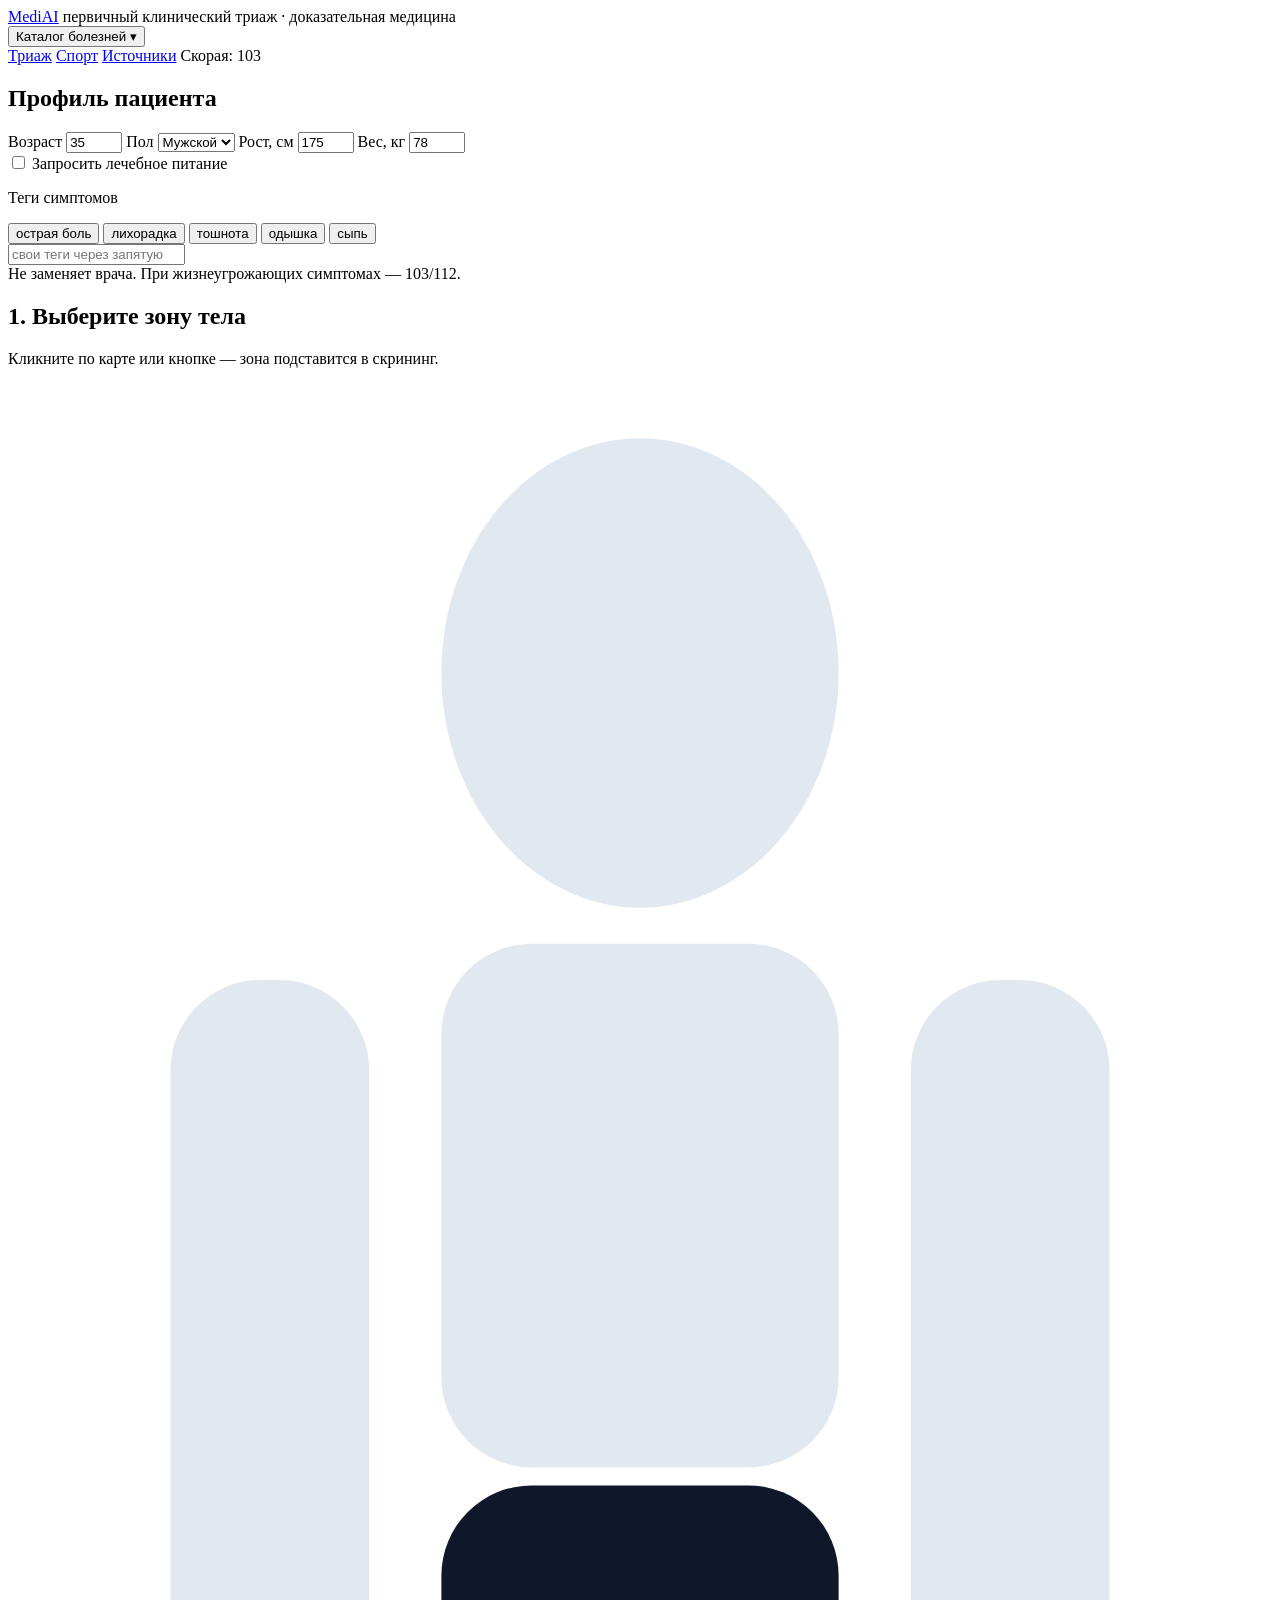
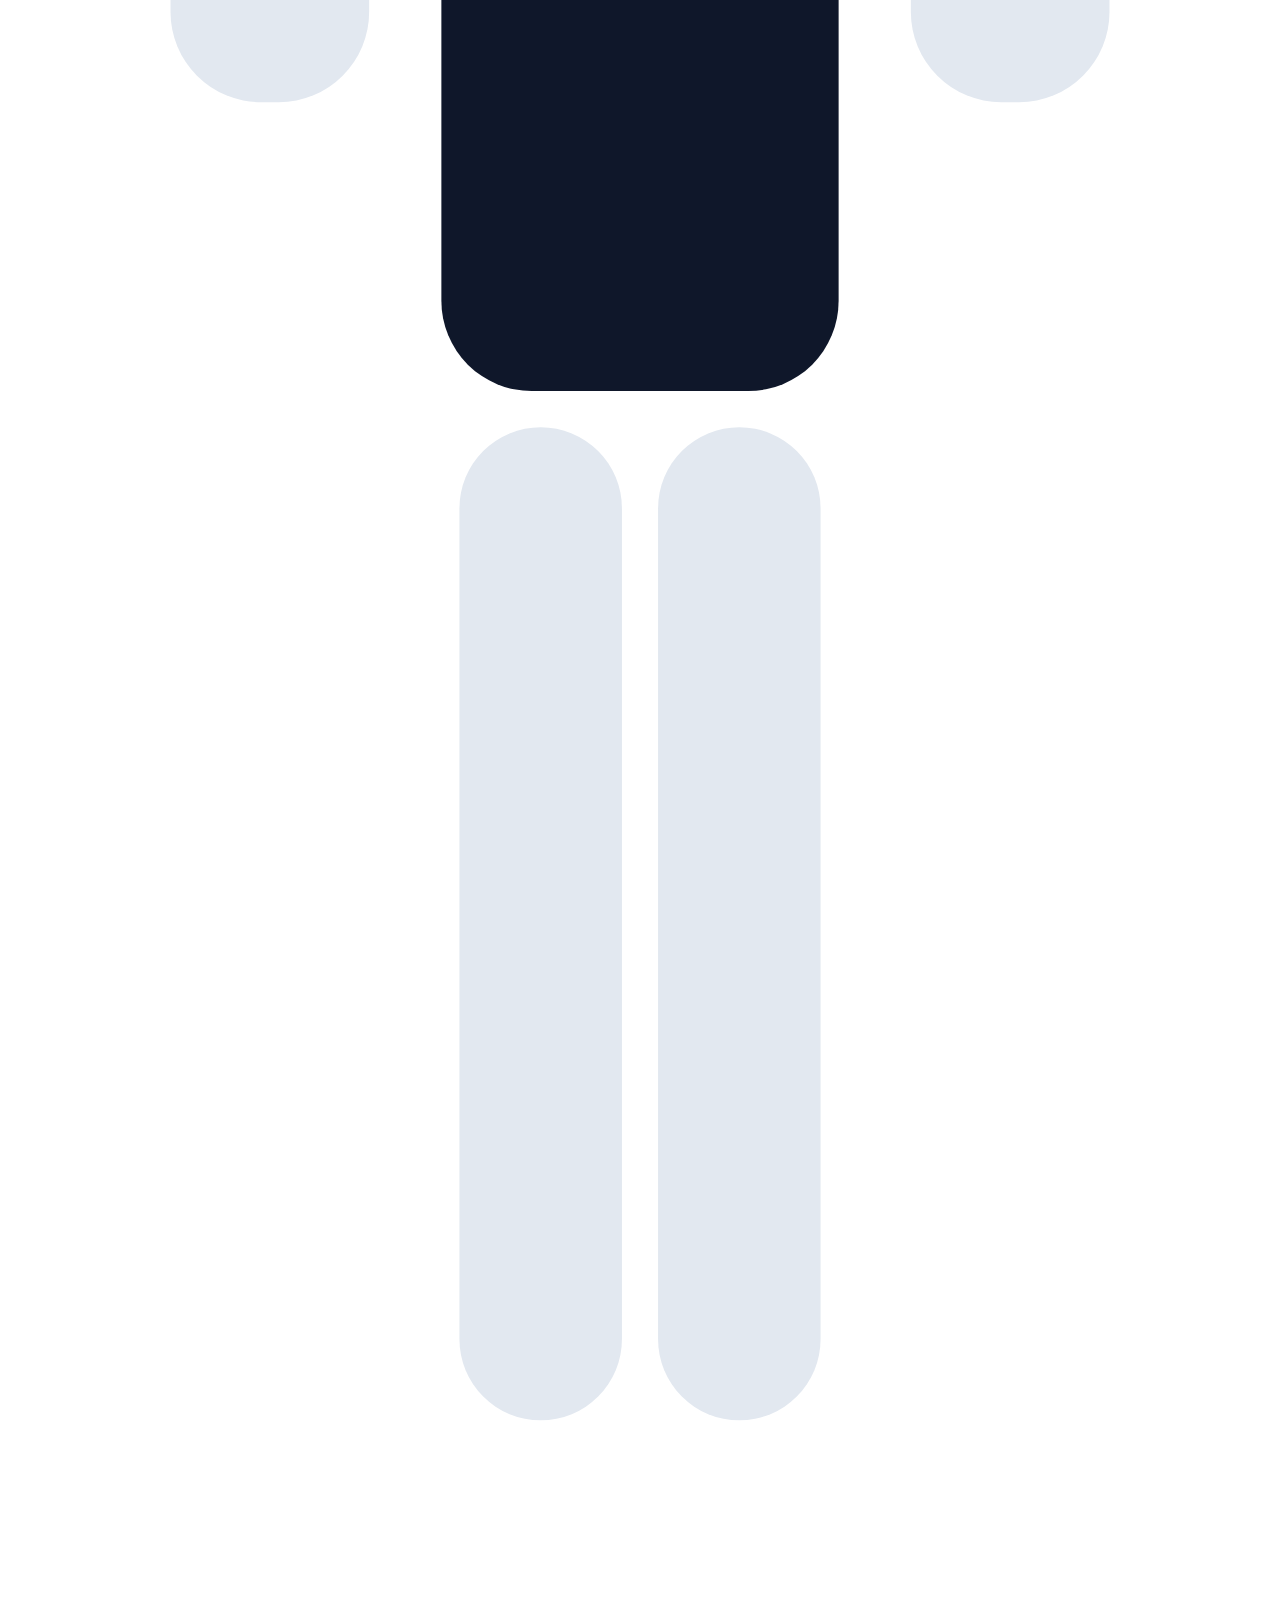
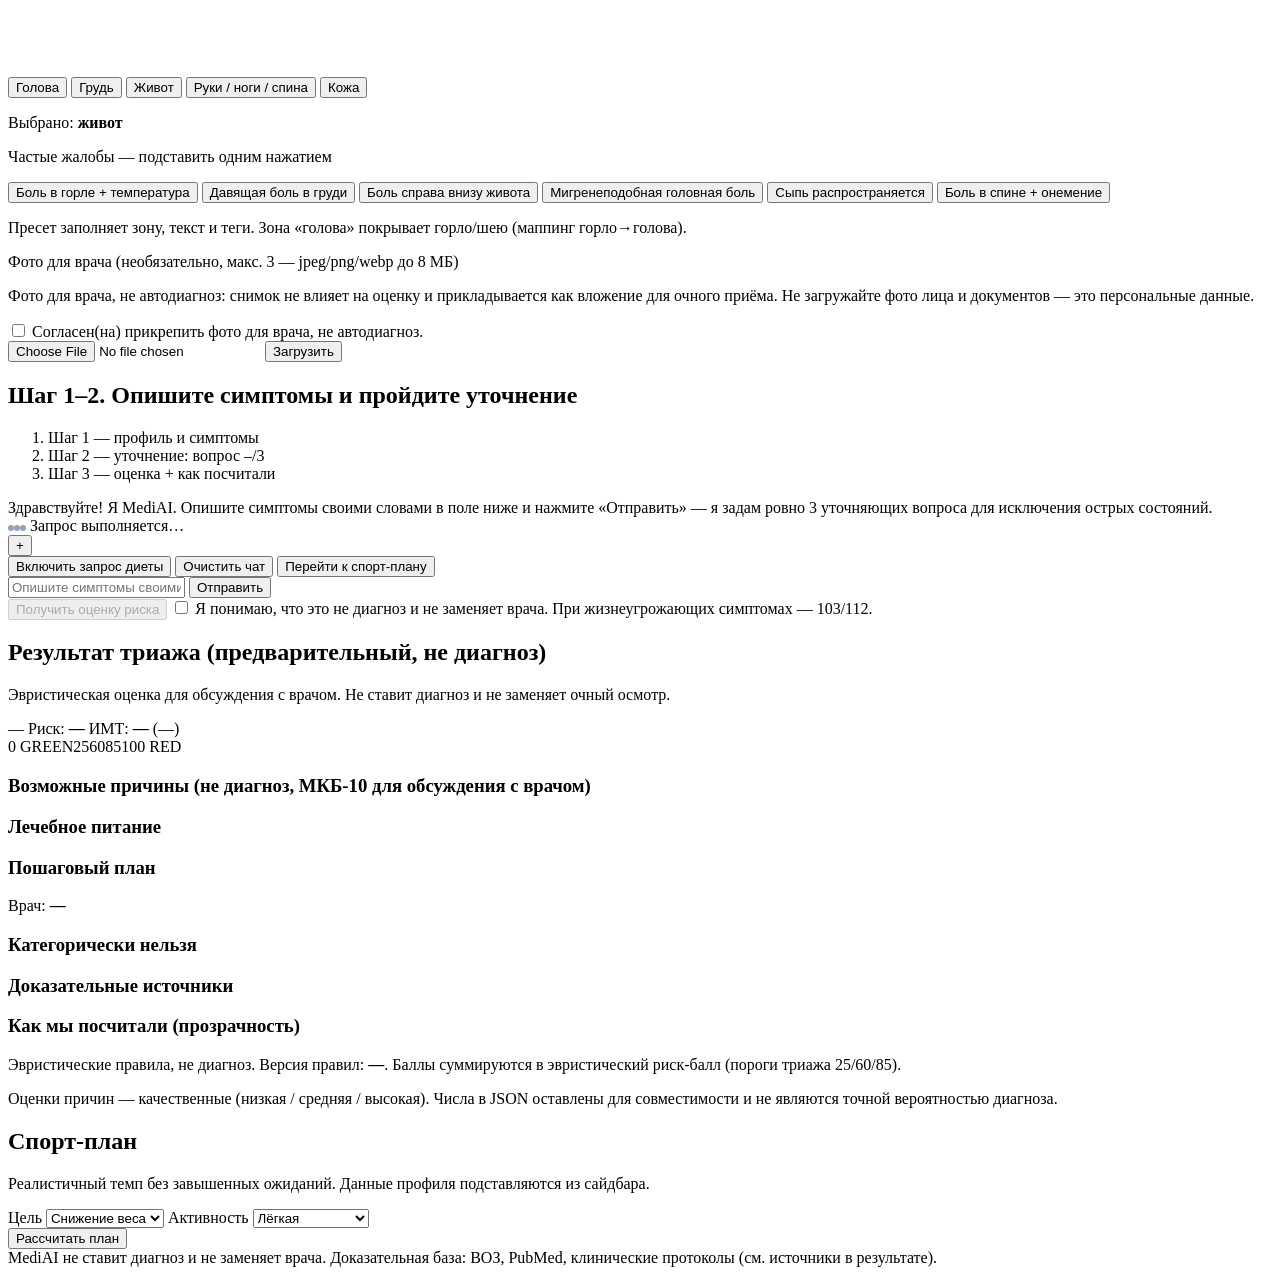
==== commit 31ec5d33: "Merge pull request #13 from tamerlanturagul-ai/task/013-design TASK-013: arena-minimal UI restyle, h" ====
--- a/medi-ai/app/static/index.html
+++ b/medi-ai/app/static/index.html
@@ -4,259 +4,251 @@
   <meta charset="UTF-8" />
   <meta name="viewport" content="width=device-width, initial-scale=1.0" />
   <title>MediAI — первичный клинический триаж</title>
-  <link rel="preload" href="/static/fonts/golostext-cyrillic-400.woff2" as="font" type="font/woff2" crossorigin />
-  <link rel="preload" href="/static/fonts/golostext-latin-400.woff2" as="font" type="font/woff2" crossorigin />
   <link rel="stylesheet" href="/static/tailwind.css" />
   <style>
+    .zone { cursor: pointer; transition: fill .15s ease, opacity .15s ease; }
+    .zone:hover { opacity: .75; }
+    .zone.active { fill: #0f172a !important; }
+    .loader-dots span { width: 6px; height: 6px; border-radius: 9999px; background: #94a3b8; display: inline-block; animation: bounce 1.2s infinite; }
+    .loader-dots span:nth-child(2) { animation-delay: .15s; }
+    .loader-dots span:nth-child(3) { animation-delay: .3s; }
+    @keyframes bounce { 0%, 60%, 100% { transform: translateY(0); opacity: .5; } 30% { transform: translateY(-6px); opacity: 1; } }
+    .mega { display: none; }
+    .mega.open { display: block; }
     .chat-scroll { scrollbar-width: thin; }
   </style>
 </head>
-<body class="min-h-screen flex flex-col">
-
-  <!-- ===== Masthead ===== -->
-  <header class="masthead sticky top-0 z-40">
-    <div class="wrap mx-auto px-4 py-3 flex items-center gap-4">
-      <a href="/" class="wm ed-ink">MediAI</a>
-      <span class="hidden md:inline sub">первичный клинический триаж · доказательная медицина</span>
+<body class="bg-slate-50 text-slate-900 min-h-screen flex flex-col">
+
+  <!-- ===== Header ===== -->
+  <header class="bg-white border-b border-slate-200 sticky top-0 z-40">
+    <div class="max-w-3xl mx-auto px-4 py-3 flex items-center gap-4">
+      <a href="/" class="text-base font-semibold tracking-tight">MediAI</a>
+      <span class="hidden md:inline text-xs text-slate-500">первичный клинический триаж · доказательная медицина</span>
       <nav class="ml-auto flex items-center gap-1 text-sm">
         <div class="relative">
-          <button id="megaBtn" class="btn-sec">Каталог болезней ▾</button>
-        </div>
-        <a href="#triage" class="btn-ter">Триаж</a>
-        <a href="#sport" class="btn-ter">Спорт</a>
-        <a href="#evidence" class="hidden md:inline btn-ter">Источники</a>
-        <div id="langRow" class="seg" role="group" aria-label="Язык интерфейса">
-          <button data-lang="ru" class="seg-btn">RU</button>
-          <button data-lang="en" class="seg-btn">EN</button>
-          <button data-lang="kz" class="seg-btn">KZ</button>
-        </div>
-        <span class="px-2 py-1 text-sm font-semibold ed-err">Скорая: 103</span>
+          <button id="megaBtn" class="px-3 py-1.5 rounded-lg border text-slate-700 hover:bg-slate-100">Каталог болезней ▾</button>
+        </div>
+        <a href="#triage" class="px-3 py-1.5 rounded-lg text-slate-600 hover:bg-slate-100">Триаж</a>
+        <a href="#sport" class="px-3 py-1.5 rounded-lg text-slate-600 hover:bg-slate-100">Спорт</a>
+        <a href="#evidence" class="hidden md:inline px-3 py-1.5 rounded-lg text-slate-600 hover:bg-slate-100">Источники</a>
+        <span class="px-2 py-1.5 text-sm font-medium text-red-700">Скорая: 103</span>
       </nav>
     </div>
     <!-- WebMD мега-меню: 4 колонки, данные из GET /api/conditions -->
-    <div id="megaMenu" class="mega absolute left-0 right-0 top-full sec" style="border-left:0;border-right:0;border-radius:0">
-      <div class="wrap mx-auto px-4 py-6">
+    <div id="megaMenu" class="mega absolute left-0 right-0 top-full bg-white border-b border-slate-200 z-40">
+      <div class="max-w-3xl mx-auto px-4 py-6">
         <div class="flex items-center justify-between mb-4">
-          <h2 class="h-card ed-ink">Каталог заболеваний <span class="text-xs font-normal ed-muted">с кодами МКБ-10</span></h2>
-          <button id="megaClose" class="btn-ter text-sm">Закрыть ✕</button>
+          <h2 class="font-semibold text-base">Каталог заболеваний <span class="text-xs font-normal text-slate-500">с кодами МКБ-10</span></h2>
+          <button id="megaClose" class="text-sm text-slate-500 hover:text-slate-900">Закрыть ✕</button>
         </div>
         <div id="megaGrid" class="grid grid-cols-2 md:grid-cols-4 gap-6">
-          <p class="text-sm ed-muted loader-dots">Загрузка каталога <span></span><span></span><span></span></p>
+          <p class="text-sm text-slate-500 loader-dots">Загрузка каталога <span></span><span></span><span></span></p>
         </div>
       </div>
     </div>
   </header>
 
-  <!-- ===== Layout: одна editorial-колонка, чат — герой ===== -->
-  <div class="wrap mx-auto px-4 py-6 w-full flex-1">
-
-    <!-- Semaphore step-rail (signature move): шаги 1-2-3 -->
-    <ol id="steps" class="rail mb-3" aria-label="Этапы триажа">
-      <li data-step="1" data-state="now"><span class="rail-n">1</span><span class="rail-t">Шаг 1 — профиль и симптомы</span></li>
-      <li data-step="2" data-state="todo"><span class="rail-n">2</span><span class="rail-t">Шаг 2 — уточнение: вопрос <span id="stepQpos" class="tnum">–</span>/3</span></li>
-      <li data-step="3" data-state="todo"><span class="rail-n">3</span><span class="rail-t">Шаг 3 — оценка + как посчитали</span></li>
-    </ol>
-
-    <div class="flow-grid">
-    <main class="sec-gap min-w-0">
-
-      <!-- ===== Профиль: тихая ruled-секция ===== -->
-      <section class="sec-quiet pt-4">
-        <h2 class="h-sec ed-ink mb-3">Профиль пациента</h2>
-        <div class="grid grid-cols-2 gap-3 text-sm">
-          <label class="block">Возраст
-            <input id="age" type="number" min="0" max="120" value="35" class="inp mt-1 w-full px-2 py-1.5" />
-          </label>
-          <label class="block">Пол
-            <select id="sex" class="inp mt-1 w-full px-2 py-1.5">
-              <option value="male">Мужской</option>
-              <option value="female">Женский</option>
-            </select>
-          </label>
-          <label class="block">Рост, см
-            <input id="height" type="number" min="50" max="250" value="175" class="inp mt-1 w-full px-2 py-1.5" />
-          </label>
-          <label class="block">Вес, кг
-            <input id="weight" type="number" min="20" max="300" value="78" class="inp mt-1 w-full px-2 py-1.5" />
-          </label>
-        </div>
-        <label class="mt-3 flex items-center gap-2 text-sm">
-          <input id="dietFlag" type="checkbox" class="w-4 h-4" /> Запросить лечебное питание
+  <!-- ===== Layout: одна колонка, чат — в центре ===== -->
+  <div class="max-w-3xl mx-auto px-4 py-6 w-full flex flex-col gap-4 flex-1">
+
+    <!-- ===== Профиль ===== -->
+    <aside class="bg-white rounded-xl border border-slate-200 p-5">
+      <h2 class="text-sm font-semibold mb-3">Профиль пациента</h2>
+      <div class="grid grid-cols-2 gap-3 text-sm">
+        <label class="block">Возраст
+          <input id="age" type="number" min="0" max="120" value="35" class="mt-1 w-full border rounded-lg px-2 py-1.5" />
         </label>
-        <div class="mt-3 text-sm">
-          <p class="font-medium mb-1">Теги симптомов</p>
-          <div class="flex flex-wrap gap-1.5" id="tagRow">
-            <button data-tag="острая боль" class="tagBtn chip px-2 py-1 text-xs">острая боль</button>
-            <button data-tag="лихорадка" class="tagBtn chip px-2 py-1 text-xs">лихорадка</button>
-            <button data-tag="тошнота" class="tagBtn chip px-2 py-1 text-xs">тошнота</button>
-            <button data-tag="одышка" class="tagBtn chip px-2 py-1 text-xs">одышка</button>
-            <button data-tag="сыпь" class="tagBtn chip px-2 py-1 text-xs">сыпь</button>
-          </div>
-          <input id="tagsInput" placeholder="свои теги через запятую" class="inp mt-2 w-full px-2 py-1.5 text-sm" />
-        </div>
-        <div class="note-warn mt-4 p-3 text-xs">
-          Не заменяет врача. При жизнеугрожающих симптомах — 103/112.
-        </div>
-      </section>
-
-      <!-- ===== Зона тела: тихая ruled-секция, line-art карта ===== -->
-      <section id="triage" class="sec-quiet pt-4">
-        <h2 class="h-sec ed-ink mb-1">1. Выберите зону тела</h2>
-        <p class="text-sm ed-muted mb-3">Кликните по карте или кнопке — зона подставится в скрининг.</p>
+        <label class="block">Пол
+          <select id="sex" class="mt-1 w-full border rounded-lg px-2 py-1.5">
+            <option value="male">Мужской</option>
+            <option value="female">Женский</option>
+          </select>
+        </label>
+        <label class="block">Рост, см
+          <input id="height" type="number" min="50" max="250" value="175" class="mt-1 w-full border rounded-lg px-2 py-1.5" />
+        </label>
+        <label class="block">Вес, кг
+          <input id="weight" type="number" min="20" max="300" value="78" class="mt-1 w-full border rounded-lg px-2 py-1.5" />
+        </label>
+      </div>
+      <label class="mt-3 flex items-center gap-2 text-sm">
+        <input id="dietFlag" type="checkbox" class="w-4 h-4" /> Запросить лечебное питание
+      </label>
+      <div class="mt-3 text-sm">
+        <p class="font-medium mb-1">Теги симптомов</p>
+        <div class="flex flex-wrap gap-1.5" id="tagRow">
+          <button data-tag="острая боль" class="tagBtn px-2 py-1 rounded-full border hover:bg-slate-100 text-xs">острая боль</button>
+          <button data-tag="лихорадка" class="tagBtn px-2 py-1 rounded-full border hover:bg-slate-100 text-xs">лихорадка</button>
+          <button data-tag="тошнота" class="tagBtn px-2 py-1 rounded-full border hover:bg-slate-100 text-xs">тошнота</button>
+          <button data-tag="одышка" class="tagBtn px-2 py-1 rounded-full border hover:bg-slate-100 text-xs">одышка</button>
+          <button data-tag="сыпь" class="tagBtn px-2 py-1 rounded-full border hover:bg-slate-100 text-xs">сыпь</button>
+        </div>
+        <input id="tagsInput" placeholder="свои теги через запятую" class="mt-2 w-full border rounded-lg px-2 py-1.5 text-sm" />
+      </div>
+      <div class="mt-4 p-3 rounded-lg border text-xs text-slate-600">
+        Не заменяет врача. При жизнеугрожающих симптомах — 103/112.
+      </div>
+    </aside>
+
+    <!-- ===== Контент ===== -->
+    <main class="flex flex-col gap-4 min-w-0">
+
+      <!-- Карта тела -->
+      <section id="triage" class="bg-white rounded-xl border border-slate-200 p-5">
+        <h2 class="text-sm font-semibold mb-1">1. Выберите зону тела</h2>
+        <p class="text-sm text-slate-500 mb-3">Кликните по карте или кнопке — зона подставится в скрининг.</p>
         <div class="flex flex-col sm:flex-row gap-4 items-center">
-          <svg id="bodyMap" viewBox="0 0 200 340" class="h-64 w-auto shrink-0" role="img" aria-label="Интерактивная карта тела">
-            <rect x="30" y="6" width="140" height="322" rx="18" fill="none" stroke="#d9d8cf" stroke-width="1" stroke-dasharray="4 3" class="zone" data-zone="кожа" />
-            <ellipse cx="100" cy="38" rx="20" ry="24" class="zone" data-zone="голова" />
-            <rect x="76" y="66" width="48" height="56" rx="8" class="zone" data-zone="грудь" />
-            <rect x="76" y="124" width="48" height="54" rx="8" class="zone" data-zone="живот" />
-            <rect x="54" y="70" width="16" height="72" rx="8" class="zone" data-zone="конечности" />
-            <rect x="130" y="70" width="16" height="72" rx="8" class="zone" data-zone="конечности" />
-            <rect x="80" y="182" width="18" height="120" rx="9" class="zone" data-zone="конечности" />
-            <rect x="102" y="182" width="18" height="120" rx="9" class="zone" data-zone="конечности" />
-            <text x="36" y="22" class="zlab">кожа</text>
-            <text x="152" y="42" class="zlab">голова</text>
-            <text x="152" y="97" class="zlab">грудь</text>
-            <text x="152" y="154" class="zlab">живот</text>
-            <text x="152" y="244" class="zlab">конечности</text>
+          <svg id="bodyMap" viewBox="0 0 140 320" class="h-64 w-auto shrink-0" role="img" aria-label="Интерактивная карта тела">
+            <ellipse cx="70" cy="32" rx="22" ry="26" fill="#e2e8f0" class="zone" data-zone="голова" />
+            <rect x="48" y="62" width="44" height="58" rx="10" fill="#e2e8f0" class="zone" data-zone="грудь" />
+            <rect x="48" y="122" width="44" height="56" rx="10" fill="#e2e8f0" class="zone" data-zone="живот" />
+            <rect x="18" y="66" width="22" height="80" rx="10" fill="#e2e8f0" class="zone" data-zone="конечности" />
+            <rect x="100" y="66" width="22" height="80" rx="10" fill="#e2e8f0" class="zone" data-zone="конечности" />
+            <rect x="50" y="182" width="18" height="110" rx="9" fill="#e2e8f0" class="zone" data-zone="конечности" />
+            <rect x="72" y="182" width="18" height="110" rx="9" fill="#e2e8f0" class="zone" data-zone="конечности" />
           </svg>
           <div class="flex-1 w-full">
             <div class="flex flex-wrap gap-2" id="zoneRow">
-              <button data-zone="голова" class="zoneBtn chip px-3 py-1.5 text-sm">Голова</button>
-              <button data-zone="грудь" class="zoneBtn chip px-3 py-1.5 text-sm">Грудь</button>
-              <button data-zone="живот" class="zoneBtn chip px-3 py-1.5 text-sm">Живот</button>
-              <button data-zone="конечности" class="zoneBtn chip px-3 py-1.5 text-sm">Руки / ноги / спина</button>
-              <button data-zone="кожа" class="zoneBtn chip px-3 py-1.5 text-sm">Кожа</button>
+              <button data-zone="голова" class="zoneBtn px-3 py-1.5 rounded-full border text-sm">Голова</button>
+              <button data-zone="грудь" class="zoneBtn px-3 py-1.5 rounded-full border text-sm">Грудь</button>
+              <button data-zone="живот" class="zoneBtn px-3 py-1.5 rounded-full border text-sm">Живот</button>
+              <button data-zone="конечности" class="zoneBtn px-3 py-1.5 rounded-full border text-sm">Руки / ноги / спина</button>
+              <button data-zone="кожа" class="zoneBtn px-3 py-1.5 rounded-full border text-sm">Кожа</button>
             </div>
             <p class="mt-2 text-sm">Выбрано: <b id="zoneLabel">живот</b></p>
             <div class="mt-3">
               <p class="text-sm font-medium mb-1">Частые жалобы — подставить одним нажатием</p>
               <div class="flex flex-wrap gap-2" id="presetRow">
-                <button data-preset="throat-fever" class="presetBtn chip px-3 py-1.5 text-xs">Боль в горле + температура</button>
-                <button data-preset="chest-press" class="presetBtn chip px-3 py-1.5 text-xs">Давящая боль в груди</button>
-                <button data-preset="abdomen-rl" class="presetBtn chip px-3 py-1.5 text-xs">Боль справа внизу живота</button>
-                <button data-preset="migraine" class="presetBtn chip px-3 py-1.5 text-xs">Мигренеподобная головная боль</button>
-                <button data-preset="rash" class="presetBtn chip px-3 py-1.5 text-xs">Сыпь распространяется</button>
-                <button data-preset="back-numb" class="presetBtn chip px-3 py-1.5 text-xs">Боль в спине + онемение</button>
+                <button data-preset="throat-fever" class="presetBtn px-3 py-1.5 rounded-full border hover:bg-slate-100 text-xs">Боль в горле + температура</button>
+                <button data-preset="chest-press" class="presetBtn px-3 py-1.5 rounded-full border hover:bg-slate-100 text-xs">Давящая боль в груди</button>
+                <button data-preset="abdomen-rl" class="presetBtn px-3 py-1.5 rounded-full border hover:bg-slate-100 text-xs">Боль справа внизу живота</button>
+                <button data-preset="migraine" class="presetBtn px-3 py-1.5 rounded-full border hover:bg-slate-100 text-xs">Мигренеподобная головная боль</button>
+                <button data-preset="rash" class="presetBtn px-3 py-1.5 rounded-full border hover:bg-slate-100 text-xs">Сыпь распространяется</button>
+                <button data-preset="back-numb" class="presetBtn px-3 py-1.5 rounded-full border hover:bg-slate-100 text-xs">Боль в спине + онемение</button>
               </div>
-              <p class="mt-1 text-xs ed-muted">Пресет заполняет зону, текст и теги. Зона «голова» покрывает горло/шею (маппинг горло→голова).</p>
+              <p class="mt-1 text-xs text-slate-500">Пресет заполняет зону, текст и теги. Зона «голова» покрывает горло/шею (маппинг горло→голова).</p>
             </div>
           </div>
         </div>
         <!-- TASK-008: фото-конверт для врача (не автодиагноз) -->
-        <div class="mt-4 pt-4 sec-quiet" id="photoBlock">
-          <p class="text-sm font-medium mb-1">Фото для врача <span class="font-normal ed-muted">(необязательно, макс. 3 — jpeg/png/webp до 8 МБ)</span></p>
-          <p class="text-xs ed-muted mb-2">Фото для врача, не автодиагноз: снимок не влияет на оценку и прикладывается как вложение для очного приёма. Не загружайте фото лица и документов — это персональные данные.</p>
-          <label class="flex items-start gap-2 text-xs mb-2">
+        <div class="mt-4 border-t border-slate-200 pt-4" id="photoBlock">
+          <p class="text-sm font-medium mb-1">Фото для врача <span class="font-normal text-slate-500">(необязательно, макс. 3 — jpeg/png/webp до 8 МБ)</span></p>
+          <p class="text-xs text-slate-500 mb-2">Фото для врача, не автодиагноз: снимок не влияет на оценку и прикладывается как вложение для очного приёма. Не загружайте фото лица и документов — это персональные данные.</p>
+          <label class="flex items-start gap-2 text-xs text-slate-700 mb-2">
             <input id="photoConsent" type="checkbox" class="w-4 h-4 mt-0.5" />
             <span>Согласен(на) прикрепить фото для врача, не автодиагноз.</span>
           </label>
-          <div class="filewrap">
-            <label for="photoInput" class="btn-sec filebtn text-xs">Выбрать файл</label>
-            <span id="photoFileName" class="text-xs ed-faint">Файл не выбран</span>
-            <input id="photoInput" type="file" accept="image/jpeg,image/png,image/webp" class="sr-only" />
-            <button id="photoUploadBtn" class="btn-sec text-xs">Загрузить</button>
-          </div>
-          <p id="photoHint" class="text-xs ed-muted mt-1"></p>
+          <div class="flex items-center gap-2">
+            <input id="photoInput" type="file" accept="image/jpeg,image/png,image/webp" class="text-xs" />
+            <button id="photoUploadBtn" class="px-3 py-1.5 rounded-full border text-xs bg-white hover:bg-slate-100">Загрузить</button>
+          </div>
+          <p id="photoHint" class="text-xs text-slate-500 mt-1"></p>
           <div id="photoList" class="flex flex-wrap gap-2 mt-2"></div>
         </div>
       </section>
 
-      <!-- ===== Чат: герой ===== -->
-      <section class="sec p-5 flex flex-col">
-        <h2 class="h-sec ed-ink mb-1">Шаг 1–2. Опишите симптомы и пройдите уточнение</h2>
-        <div id="chat" class="chat-scroll flex flex-col gap-3 max-h-[420px] overflow-y-auto insetbox p-3 my-3">
-          <div class="self-start max-w-[85%] msg-ai px-3 py-2 text-sm">
+      <!-- Чат -->
+      <section class="bg-white rounded-xl border border-slate-200 p-5 flex flex-col">
+        <h2 class="text-sm font-semibold mb-1">Шаг 1–2. Опишите симптомы и пройдите уточнение</h2>
+        <ol id="steps" class="flex flex-wrap items-center gap-2 text-xs text-slate-500 mb-3" aria-label="Этапы триажа">
+          <li data-step="1" class="px-2.5 py-1 rounded-full border">Шаг 1 — профиль и симптомы</li>
+          <li data-step="2" class="px-2.5 py-1 rounded-full border">Шаг 2 — уточнение: вопрос <span id="stepQpos">–</span>/3</li>
+          <li data-step="3" class="px-2.5 py-1 rounded-full border">Шаг 3 — оценка + как посчитали</li>
+        </ol>
+        <div id="chat" class="chat-scroll flex flex-col gap-3 max-h-[420px] overflow-y-auto border rounded-xl p-3 bg-white mb-3">
+          <div class="self-start max-w-[85%] bg-white border rounded-xl px-3 py-2 text-sm">
             Здравствуйте! Я MediAI. Опишите симптомы своими словами в поле ниже и нажмите «Отправить» —
             я задам ровно 3 уточняющих вопроса для исключения острых состояний.
           </div>
         </div>
-        <div id="loader" class="hidden items-center gap-2 text-sm ed-muted mb-2 loader-dots">
+        <div id="loader" class="hidden items-center gap-2 text-sm text-slate-500 mb-2 loader-dots">
           <span></span><span></span><span></span> Запрос выполняется…
         </div>
         <div id="questions" class="flex flex-col gap-3 mb-3"></div>
         <!-- ChatGPT-инпут с кнопкой + -->
         <div class="relative flex items-center gap-2">
           <div class="relative">
-            <button id="plusBtn" title="Дополнительно" aria-label="Дополнительно" class="btn-sec w-10 h-10 t-c text-xl leading-none">+</button>
-            <div id="plusMenu" class="hidden absolute bottom-12 left-0 w-56 sec p-2 text-sm z-30">
-              <button id="plusDiet" class="btn-ter block w-full text-left">Включить запрос диеты</button>
-              <button id="plusClear" class="btn-ter block w-full text-left">Очистить чат</button>
-              <button id="plusSport" class="btn-ter block w-full text-left">Перейти к спорт-плану</button>
+            <button id="plusBtn" title="Дополнительно" class="w-10 h-10 rounded-full border text-xl leading-none hover:bg-slate-100">+</button>
+            <div id="plusMenu" class="hidden absolute bottom-12 left-0 w-56 bg-white border rounded-xl p-2 text-sm z-30">
+              <button id="plusDiet" class="block w-full text-left px-2 py-1.5 rounded hover:bg-slate-100">Включить запрос диеты</button>
+              <button id="plusClear" class="block w-full text-left px-2 py-1.5 rounded hover:bg-slate-100">Очистить чат</button>
+              <button id="plusSport" class="block w-full text-left px-2 py-1.5 rounded hover:bg-slate-100">Перейти к спорт-плану</button>
             </div>
           </div>
-          <input id="symptoms" placeholder="Опишите симптомы своими словами…" class="inp flex-1 min-w-0 px-4 py-2.5 text-sm" style="border-radius:999px" />
-          <button id="sendBtn" class="btn-pri">Отправить</button>
-        </div>
-        <button id="finalBtn" disabled class="btn-pri mt-3">
+          <input id="symptoms" placeholder="Опишите симптомы своими словами…" class="flex-1 border rounded-full px-4 py-2.5 text-sm focus:outline-none focus:ring-2 focus:ring-blue-500" />
+          <button id="sendBtn" class="px-5 py-2.5 rounded-full bg-slate-900 text-white text-sm hover:bg-slate-700">Отправить</button>
+        </div>
+        <button id="finalBtn" disabled class="mt-3 px-5 py-2.5 rounded-lg bg-slate-900 text-white text-sm disabled:opacity-40 hover:bg-slate-700">
           Получить оценку риска
         </button>
-        <label class="mt-2 flex items-start gap-2 text-sm">
+        <label class="mt-2 flex items-start gap-2 text-sm text-slate-700">
           <input id="consentCheck" type="checkbox" class="w-4 h-4 mt-0.5" />
           <span>Я понимаю, что это не диагноз и не заменяет врача. При жизнеугрожающих симптомах — 103/112.</span>
         </label>
       </section>
 
-      <!-- ===== Результат: пик (штамп + семафор) ===== -->
-      <section id="result" class="hidden sec p-5">
-        <div id="emergencyBanner" class="hidden mb-3 p-3 banner text-sm font-semibold"></div>
-        <h2 class="h-sec ed-ink mb-2">Результат триажа (предварительный, не диагноз)</h2>
-        <p class="text-xs ed-muted mb-2">Эвристическая оценка для обсуждения с врачом. Не ставит диагноз и не заменяет очный осмотр.</p>
-        <p id="framing" class="mb-3 p-3 insetbox text-sm"></p>
-        <div id="photosBox" class="hidden mb-3 p-3 insetbox text-sm"></div>
+      <!-- Результат + шкала триажа -->
+      <section id="result" class="hidden bg-white rounded-xl border border-slate-200 p-5">
+        <div id="emergencyBanner" class="hidden mb-3 p-3 rounded-lg bg-red-600 text-white text-sm font-semibold"></div>
+        <h2 class="text-sm font-semibold mb-2">Результат триажа (предварительный, не диагноз)</h2>
+        <p class="text-xs text-slate-500 mb-2">Эвристическая оценка для обсуждения с врачом. Не ставит диагноз и не заменяет очный осмотр.</p>
+        <p id="framing" class="mb-3 p-3 rounded-lg border text-sm text-slate-700"></p>
+        <div id="photosBox" class="hidden mb-3 p-3 rounded-lg border text-sm"></div>
         <div class="flex items-center gap-3 mb-1 text-sm">
-          <span id="triageBadge" class="stamp">—</span>
-          <span>Риск: <b id="riskScore" class="tnum">—</b></span>
-          <span>ИМТ: <b id="bmiVal" class="tnum">—</b> (<span id="bmiCat">—</span>)</span>
+          <span id="triageBadge" class="px-3 py-1 rounded-full font-bold text-white">—</span>
+          <span>Риск: <b id="riskScore">—</b></span>
+          <span>ИМТ: <b id="bmiVal">—</b> (<span id="bmiCat">—</span>)</span>
         </div>
         <!-- Шкала триажа -->
         <div class="relative h-2 rounded-full overflow-visible mb-1 flex">
-          <div class="h-full sema-g" style="width:25%"></div>
-          <div class="h-full sema-y" style="width:35%"></div>
-          <div class="h-full sema-o" style="width:25%"></div>
-          <div class="h-full sema-r" style="width:15%"></div>
+          <div class="h-full bg-green-500" style="width:25%"></div>
+          <div class="h-full bg-yellow-400" style="width:35%"></div>
+          <div class="h-full bg-orange-500" style="width:25%"></div>
+          <div class="h-full bg-red-600" style="width:15%"></div>
           <div id="riskMarker" class="absolute -top-1 w-1.5 h-6 bg-slate-900 rounded" style="left:0%"></div>
         </div>
-        <div class="f-mono flex justify-between text-[11px] tnum ed-faint mb-4">
+        <div class="flex justify-between text-[11px] text-slate-500 mb-4">
           <span>0 GREEN</span><span>25</span><span>60</span><span>85</span><span>100 RED</span>
         </div>
         <div class="grid md:grid-cols-2 gap-4 text-sm">
           <div>
-            <h3 class="h-card ed-ink mb-1">Возможные причины (не диагноз, МКБ-10 для обсуждения с врачом)</h3>
+            <h3 class="text-sm font-semibold mb-1">Возможные причины (не диагноз, МКБ-10 для обсуждения с врачом)</h3>
             <div id="conds" class="flex flex-col gap-2"></div>
           </div>
           <div>
-            <h3 class="h-card ed-ink mb-1">Лечебное питание</h3>
-            <div id="diet" class="p-3 insetbox text-sm"></div>
+            <h3 class="text-sm font-semibold mb-1">Лечебное питание</h3>
+            <div id="diet" class="p-3 rounded-lg border text-sm"></div>
           </div>
         </div>
         <div class="grid md:grid-cols-2 gap-4 text-sm mt-4">
           <div>
-            <h3 class="h-card ed-ink mb-1">Пошаговый план</h3>
+            <h3 class="text-sm font-semibold mb-1">Пошаговый план</h3>
             <ol id="actions" class="list-decimal ml-5 flex flex-col gap-1"></ol>
             <p class="mt-2">Врач: <b id="seeDoctor">—</b></p>
-            <h3 class="h-card ed-err mt-3 mb-1">Категорически нельзя</h3>
-            <ul id="forbidden" class="list-disc ml-5 flex flex-col gap-1 ed-err"></ul>
+            <h3 class="text-sm font-semibold mt-3 mb-1 text-red-700">Категорически нельзя</h3>
+            <ul id="forbidden" class="list-disc ml-5 flex flex-col gap-1 text-red-900"></ul>
           </div>
           <div id="evidence">
-            <h3 class="h-card ed-ink mb-1">Доказательные источники</h3>
-            <div id="evList" class="flex flex-col"></div>
-          </div>
-        </div>
-        <div class="mt-4 p-3 insetbox text-sm" id="howCounted">
-          <h3 class="h-card ed-ink mb-1">Как мы посчитали (прозрачность)</h3>
-          <p class="text-xs ed-muted mb-2">Эвристические правила, не диагноз. Версия правил: <b id="rulesVer" class="f-mono">—</b>. Баллы суммируются в эвристический риск-балл (пороги триажа 25/60/85).</p>
+            <h3 class="text-sm font-semibold mb-1">Доказательные источники</h3>
+            <div id="evList" class="flex flex-col gap-1"></div>
+          </div>
+        </div>
+        <div class="mt-4 p-3 rounded-lg border text-sm" id="howCounted">
+          <h3 class="text-sm font-semibold mb-1">Как мы посчитали (прозрачность)</h3>
+          <p class="text-xs text-slate-500 mb-2">Эвристические правила, не диагноз. Версия правил: <b id="rulesVer">—</b>. Баллы суммируются в эвристический риск-балл (пороги триажа 25/60/85).</p>
           <ul id="breakdown" class="list-disc ml-5 flex flex-col gap-1"></ul>
-          <p class="text-xs ed-muted mt-2">Оценки причин — качественные (низкая / средняя / высокая). Числа в JSON оставлены для совместимости и не являются точной вероятностью диагноза.</p>
+          <p class="text-xs text-slate-500 mt-2">Оценки причин — качественные (низкая / средняя / высокая). Числа в JSON оставлены для совместимости и не являются точной вероятностью диагноза.</p>
         </div>
       </section>
 
-      <!-- ===== Спорт: тихая ruled-секция ===== -->
-      <section id="sport" class="sec-quiet pt-4">
-        <h2 class="h-sec ed-ink mb-1">Спорт-план</h2>
-        <p class="text-sm ed-muted mb-3">Реалистичный темп без завышенных ожиданий. Данные профиля подставляются из сайдбара.</p>
+      <!-- Спорт -->
+      <section id="sport" class="bg-white rounded-xl border border-slate-200 p-5">
+        <h2 class="text-sm font-semibold mb-1">Спорт-план</h2>
+        <p class="text-sm text-slate-500 mb-3">Реалистичный темп без завышенных ожиданий. Данные профиля подставляются из сайдбара.</p>
         <div class="grid sm:grid-cols-3 gap-3 text-sm">
           <label class="block">Цель
-            <select id="goal" class="inp mt-1 w-full px-2 py-1.5">
+            <select id="goal" class="mt-1 w-full border rounded-lg px-2 py-1.5">
               <option value="lose">Снижение веса</option>
               <option value="gain">Набор массы</option>
               <option value="maintain">Поддержание</option>
@@ -265,7 +257,7 @@
             </select>
           </label>
           <label class="block">Активность
-            <select id="activity" class="inp mt-1 w-full px-2 py-1.5">
+            <select id="activity" class="mt-1 w-full border rounded-lg px-2 py-1.5">
               <option value="sedentary">Сидячий образ</option>
               <option value="light" selected>Лёгкая</option>
               <option value="moderate">Умеренная</option>
@@ -274,37 +266,16 @@
             </select>
           </label>
           <div class="flex items-end">
-            <button id="sportBtn" class="btn-pri w-full">Рассчитать план</button>
+            <button id="sportBtn" class="w-full px-4 py-2 rounded-lg bg-slate-900 text-white hover:bg-slate-700">Рассчитать план</button>
           </div>
         </div>
         <div id="sportOut" class="hidden mt-4 text-sm"></div>
       </section>
 
-      <footer class="text-xs ed-muted pb-6">
+      <footer class="text-xs text-slate-500 pb-6">
         MediAI не ставит диагноз и не заменяет врача. Доказательная база: ВОЗ, PubMed, клинические протоколы (см. источники в результате).
       </footer>
     </main>
-    <aside id="rail" class="railbox" aria-label="Сводка триажа">
-      <div class="sec p-4">
-        <p class="overline f-mono mb-2">Этапы</p>
-        <ol id="railSteps" class="rail-v">
-          <li data-rstep="1" data-state="now"><span class="rail-n">1</span><span class="rail-t">Шаг 1 — профиль и симптомы</span></li>
-          <li data-rstep="2" data-state="todo"><span class="rail-n">2</span><span class="rail-t">Шаг 2 — уточнение: вопрос <span class="tnum">–</span>/3</span></li>
-          <li data-rstep="3" data-state="todo"><span class="rail-n">3</span><span class="rail-t">Шаг 3 — оценка + как посчитали</span></li>
-        </ol>
-        <div id="railSummary" class="hidden">
-          <div class="sec-quiet mt-3 pt-3">
-            <p class="overline f-mono mb-2">Оценка</p>
-            <span id="railLevel" class="stamp">—</span>
-            <p class="text-sm mt-2">Риск: <b id="railScore" class="tnum">—</b></p>
-            <p id="railFraming" class="text-xs ed-muted mt-1"></p>
-            <a href="#howCounted" class="text-sm mt-2 block ed-accent underline">Как мы посчитали</a>
-          </div>
-        </div>
-        <p class="text-xs ed-muted mt-3 pt-3 sec-quiet">Не заменяет врача. При жизнеугрожающих симптомах — 103/112.</p>
-      </div>
-    </aside>
-    </div>
   </div>
 
 <script>
@@ -328,28 +299,6 @@
     return p.protocol === 'http:' || p.protocol === 'https:';
   } catch (err) { return false; }
 }
-
-// ---------- Язык интерфейса RU | EN | KZ (localStorage, default ru) ----------
-const LANGS = ['ru', 'en', 'kz'];
-let currentLang = 'ru';
-try {
-  const saved = localStorage.getItem('mediali-lang');
-  if (LANGS.includes(saved)) currentLang = saved;
-} catch (err) {}
-function setLang(l) {
-  if (!LANGS.includes(l)) l = 'ru';
-  currentLang = l;
-  try { localStorage.setItem('mediali-lang', l); } catch (err) {}
-  document.documentElement.lang = l;
-  document.querySelectorAll('#langRow [data-lang]').forEach(b => b.classList.toggle('is-sel', b.dataset.lang === l));
-  const grid = $('megaGrid');
-  if (grid && grid.dataset.loaded) {
-    delete grid.dataset.loaded;
-    if ($('megaMenu').classList.contains('open')) loadConditions();
-  }
-}
-document.querySelectorAll('#langRow [data-lang]').forEach(b => b.addEventListener('click', () => setLang(b.dataset.lang)));
-setLang(currentLang);
 
 // ---------- Фото для врача (TASK-008: конверт, не автодиагноз; ids уходят с final-запросом) ----------
 async function uploadPhoto() {
@@ -369,7 +318,6 @@
       ? 'Готово: ' + (d.hint || '')
       : 'Загружено, но: ' + (d.hint || d.quality) + ' Можно переснять и загрузить заново.';
     inp.value = '';
-    if ($('photoFileName')) $('photoFileName').textContent = 'Файл не выбран';
     renderPhotos();
   } catch (err) { hint.textContent = 'Ошибка загрузки: ' + err.message; }
 }
@@ -379,14 +327,13 @@
   box.innerHTML = '';
   state.photoIds.forEach((pid, i) => {
     const el = document.createElement('div');
-    el.className = 'flex items-center gap-1 text-xs border rounded-full pl-2 pr-1 py-0.5';
-    el.style.borderColor = 'var(--line)';
+    el.className = 'flex items-center gap-1 text-xs border rounded-full pl-2 pr-1 py-0.5 bg-white';
     const label = document.createElement('span');
-    label.className = 'font-mono f-mono';
+    label.className = 'font-mono';
     label.textContent = 'фото ' + (i + 1);
     el.appendChild(label);
     const rm = document.createElement('button');
-    rm.className = 'px-2 py-0.5 rounded-full ed-err';
+    rm.className = 'px-2 py-0.5 rounded-full hover:bg-red-100 text-red-700';
     rm.textContent = '✕ переснять';
     rm.onclick = () => { state.photoIds.splice(i, 1); renderPhotos(); };
     el.appendChild(rm);
@@ -394,20 +341,13 @@
   });
 }
 if ($('photoUploadBtn')) $('photoUploadBtn').onclick = uploadPhoto;
-if ($('photoInput')) $('photoInput').addEventListener('change', () => {
-  const f = $('photoInput').files && $('photoInput').files[0];
-  if ($('photoFileName')) $('photoFileName').textContent = f ? f.name : 'Файл не выбран';
-});
-
-// ---------- Semaphore step-rail: состояние только по реальным ответам API ----------
+
+// ---------- Этапы (честный индикатор: переключается только по реальным ответам API) ----------
 function setStep(n) {
   document.querySelectorAll('#steps [data-step]').forEach(li => {
-    const s = +li.dataset.step;
-    li.dataset.state = s < n ? 'done' : (s === n ? 'now' : 'todo');
-  });
-  document.querySelectorAll('#railSteps [data-rstep]').forEach(li => {
-    const s = +li.dataset.rstep;
-    li.dataset.state = s < n ? 'done' : (s === n ? 'now' : 'todo');
+    const on = +li.dataset.step === n;
+    li.classList.toggle('bg-slate-900', on);
+    li.classList.toggle('text-white', on);
   });
 }
 function setStepQpos() {
@@ -427,7 +367,9 @@
 };
 function syncTagButtons() {
   document.querySelectorAll('.tagBtn').forEach(b => {
-    b.classList.toggle('is-sel', state.tags.has(b.dataset.tag));
+    const on = state.tags.has(b.dataset.tag);
+    b.classList.toggle('bg-slate-900', on);
+    b.classList.toggle('text-white', on);
   });
 }
 function applyPreset(key) {
@@ -493,23 +435,23 @@
   const grid = $('megaGrid');
   if (grid.dataset.loaded) return;
   try {
-    const r = await fetch('/api/conditions?lang=' + encodeURIComponent(currentLang));
+    const r = await fetch('/api/conditions');
     const data = await r.json();
     clearEl(grid);
     for (const [cat, items] of Object.entries(data.categories)) {
       const col = document.createElement('div');
       // TASK-012 XSS: category name is server data -> textContent only.
-      col.appendChild(makeEl('h3', 'text-sm font-semibold capitalize mb-1 ed-ink', cat));
+      col.appendChild(makeEl('h3', 'font-semibold capitalize mb-2 text-slate-700', cat));
       const ul = document.createElement('ul');
       ul.className = 'flex flex-col gap-1.5 text-sm';
       for (const c of items) {
         const li = document.createElement('li');
         // TASK-012 XSS: name/icd10/urgency_hint are server data -> textContent only.
         li.appendChild(makeEl('span', 'font-medium', c.name));
-        const code = makeEl('span', 'ml-1 px-1.5 py-0.5 rounded bg-slate-100 text-xs f-mono tnum', c.icd10);
+        const code = makeEl('span', 'ml-1 px-1.5 py-0.5 rounded bg-slate-100 text-xs font-mono', c.icd10);
         li.appendChild(document.createTextNode(' '));
         li.appendChild(code);
-        li.appendChild(makeEl('div', 'text-xs ed-muted', c.urgency_hint || ''));
+        li.appendChild(makeEl('div', 'text-xs text-slate-500', c.urgency_hint || ''));
         ul.appendChild(li);
       }
       col.appendChild(ul);
@@ -518,7 +460,7 @@
     grid.dataset.loaded = '1';
   } catch (err) {
     clearEl(grid);
-    grid.appendChild(makeEl('p', 'text-sm ed-err', 'Не удалось загрузить каталог. Проверьте, что backend запущен.'));
+    grid.appendChild(makeEl('p', 'text-sm text-red-600', 'Не удалось загрузить каталог. Проверьте, что backend запущен.'));
   }
 }
 
@@ -528,7 +470,8 @@
   $('zoneLabel').textContent = z;
   document.querySelectorAll('#bodyMap .zone').forEach(el => el.classList.toggle('active', el.dataset.zone === z));
   document.querySelectorAll('.zoneBtn').forEach(b => {
-    b.classList.toggle('is-sel', b.dataset.zone === z);
+    const on = b.dataset.zone === z;
+    b.classList.toggle('bg-slate-900', on); b.classList.toggle('text-white', on); b.classList.toggle('border', !on);
   });
 }
 document.querySelectorAll('#bodyMap .zone').forEach(el => el.addEventListener('click', () => setZone(el.dataset.zone)));
@@ -546,14 +489,14 @@
 // ---------- Чат-инпут с кнопкой + ----------
 $('plusBtn').onclick = () => $('plusMenu').classList.toggle('hidden');
 $('plusDiet').onclick = () => { $('dietFlag').checked = true; $('plusMenu').classList.add('hidden'); addMsg('ai', 'Запрос лечебного питания включён — он будет учтён в финальной оценке.'); };
-$('plusClear').onclick = () => { $('chat').innerHTML = ''; $('questions').innerHTML = ''; $('result').classList.add('hidden'); if ($('railSummary')) $('railSummary').classList.add('hidden'); $('plusMenu').classList.add('hidden'); state.answers = {}; state.qIndex = 0; state.photoIds = []; renderPhotos(); setStep(1); setStepQpos(); updateFinalBtn(); };
+$('plusClear').onclick = () => { $('chat').innerHTML = ''; $('questions').innerHTML = ''; $('result').classList.add('hidden'); $('plusMenu').classList.add('hidden'); state.answers = {}; state.qIndex = 0; state.photoIds = []; renderPhotos(); setStep(1); setStepQpos(); updateFinalBtn(); };
 $('plusSport').onclick = () => { $('plusMenu').classList.add('hidden'); document.querySelector('#sport').scrollIntoView({behavior: 'smooth'}); };
 
 function addMsg(who, text) {
   const d = document.createElement('div');
   d.className = who === 'user'
-    ? 'self-end max-w-[85%] msg-user px-3 py-2 text-sm'
-    : 'self-start max-w-[85%] msg-ai px-3 py-2 text-sm';
+    ? 'self-end max-w-[85%] bg-slate-900 text-white rounded-xl px-3 py-2 text-sm'
+    : 'self-start max-w-[85%] bg-white border rounded-xl px-3 py-2 text-sm';
   d.textContent = text;
   $('chat').appendChild(d);
   $('chat').scrollTop = $('chat').scrollHeight;
@@ -574,7 +517,6 @@
     symptoms_text: $('symptoms').value.trim(),
     tags: [...state.tags, ...extra],
     request_diet: $('dietFlag').checked,
-    lang: currentLang,
   };
 }
 
@@ -587,7 +529,7 @@
   addMsg('user', p.symptoms_text);
   setLoading(true);
   // Скелетон только на время реального fetch (без искусственных задержек).
-  $('questions').innerHTML = '<div class="qcard p-3 animate-pulse"><div class="h-3 bg-slate-200 rounded w-2/3 mb-2"></div><div class="h-3 bg-slate-200 rounded w-1/2"></div><p class="text-xs ed-muted mt-2">Запрос выполняется…</p></div>';
+  $('questions').innerHTML = '<div class="border rounded-xl p-3 bg-white animate-pulse"><div class="h-3 bg-slate-200 rounded w-2/3 mb-2"></div><div class="h-3 bg-slate-200 rounded w-1/2"></div><p class="text-xs text-slate-500 mt-2">Запрос выполняется…</p></div>';
   try {
     const r = await fetch('/api/triage/initial', { method: 'POST', headers: {'Content-Type': 'application/json'}, body: JSON.stringify(p) });
     if (!r.ok) throw new Error('HTTP ' + r.status);
@@ -618,18 +560,18 @@
   if (!q) { updateFinalBtn(); return; }
   const idx = state.qIndex;
   const card = document.createElement('div');
-  card.className = 'qcard p-3';
+  card.className = 'border rounded-xl p-3 bg-white';
   // TASK-012 XSS: question text/reason/options are server data -> textContent only.
   // Counter line is local ints (safe static skeleton pattern kept as elements).
-  card.appendChild(makeEl('p', 'f-mono text-xs ed-faint mb-1 tnum', 'Вопрос ' + (idx + 1) + ' из ' + state.questions.length));
+  card.appendChild(makeEl('p', 'text-xs text-slate-500 mb-1', 'Вопрос ' + (idx + 1) + ' из ' + state.questions.length));
   card.appendChild(makeEl('p', 'text-sm font-medium mb-1', q.text));
-  card.appendChild(makeEl('p', 'text-xs ed-muted mb-2', q.reason || ''));
+  card.appendChild(makeEl('p', 'text-xs text-slate-500 mb-2', q.reason || ''));
   const row = document.createElement('div');
   row.className = 'flex flex-wrap gap-2';
   (q.options || ['Да', 'Нет', 'Не уверен(а)']).forEach(opt => {
     const b = document.createElement('button');
-    b.className = 'ansBtn chip px-3 py-1.5 text-sm';
-    if (state.answers[q.id] === opt) b.classList.add('is-sel');
+    b.className = 'ansBtn px-3 py-1.5 rounded-full border text-sm bg-white hover:bg-slate-100';
+    if (state.answers[q.id] === opt) b.classList.add('bg-slate-900', 'text-white');
     b.textContent = opt;
     b.onclick = () => {
       state.answers[q.id] = opt;
@@ -643,13 +585,13 @@
   nav.className = 'flex items-center gap-2 mt-2';
   if (idx > 0) {
     const back = document.createElement('button');
-    back.className = 'btn-sec px-3 py-1.5 text-sm';
+    back.className = 'px-3 py-1.5 rounded-full border text-sm bg-white hover:bg-slate-100';
     back.textContent = '← Назад';
     back.onclick = () => { state.qIndex = idx - 1; renderOneQuestion(); };
     nav.appendChild(back);
   }
   const pos = document.createElement('span');
-  pos.className = 'f-mono text-xs ed-faint tnum';
+  pos.className = 'text-xs text-slate-500';
   const done = Object.keys(state.answers).length;
   pos.textContent = `Отвечено: ${done}/3`;
   nav.appendChild(pos);
@@ -680,6 +622,7 @@
     addMsg('ai', 'Ошибка оценки: ' + err.message);
   } finally { setLoading(false); }
 };
+const LV_COLOR = { GREEN: 'bg-green-600', YELLOW: 'bg-yellow-500', ORANGE: 'bg-orange-600', RED: 'bg-red-600' };
 function bandLabel(prob) {
   const p = Number(prob);
   if (p < 30) return 'низкая';
@@ -690,18 +633,8 @@
   $('result').classList.remove('hidden');
   setStep(3);
   const topIcd = (d.probable_conditions && d.probable_conditions[0] && d.probable_conditions[0].icd10) || '';
-  const frText = framingText(d.triage_level, topIcd, d.lang || 'ru');
   const fr = $('framing');
-  if (fr) fr.textContent = frText;
-  const rs = $('railSummary');
-  if (rs) {
-    rs.classList.remove('hidden');
-    const rl = $('railLevel');
-    rl.textContent = d.triage_level;
-    rl.dataset.lv = d.triage_level;
-    $('railScore').textContent = d.risk_score + ' (эвристический балл, не вероятность диагноза)';
-    $('railFraming').textContent = frText;
-  }
+  if (fr) fr.textContent = framingText(d.triage_level, topIcd, d.lang || 'ru');
   const pb = $('photosBox');
   if (pb) {
     if (d.photos_attached && d.photos_attached.length) {
@@ -712,8 +645,7 @@
   }
   const badge = $('triageBadge');
   badge.textContent = d.triage_level;
-  badge.className = 'stamp';
-  badge.dataset.lv = d.triage_level;
+  badge.className = 'px-3 py-1 rounded-full font-bold text-white ' + (LV_COLOR[d.triage_level] || 'bg-slate-600');
   $('riskScore').textContent = d.risk_score + ' (эвристический балл, не вероятность диагноза)';
   const riskNum = Math.min(100, Math.max(0, Number(d.risk_score) || 0));
   $('riskMarker').style.left = 'calc(' + riskNum + '% - 3px)';
@@ -725,31 +657,31 @@
   const conds = $('conds'); clearEl(conds);
   d.probable_conditions.forEach(c => {
     const el = document.createElement('div');
-    el.className = 'cond p-3';
+    el.className = 'border rounded-lg p-2.5 bg-white';
     // TASK-012 XSS: name/icd10/reason/probability are server data -> DOM only.
     const head = document.createElement('div');
     head.className = 'flex justify-between gap-2';
     head.appendChild(makeEl('b', null, c.name));
-    head.appendChild(makeEl('span', 'f-mono tnum text-xs insetbox px-1.5 py-0.5', c.icd10));
+    head.appendChild(makeEl('span', 'font-mono text-xs bg-white border rounded px-1.5 py-0.5', c.icd10));
     el.appendChild(head);
     const barWrap = document.createElement('div');
-    barWrap.className = 'h-2 rounded cond-bar mt-1.5';
+    barWrap.className = 'h-2 rounded bg-slate-200 mt-1.5';
     const bar = document.createElement('div');
-    bar.className = 'h-2 rounded cond-fill';
+    bar.className = 'h-2 rounded bg-slate-900';
     const pct = Math.min(100, Math.max(0, Number(c.probability) || 0));
     bar.style.width = pct + '%';
     barWrap.appendChild(bar);
     el.appendChild(barWrap);
-    el.appendChild(makeEl('div', 'text-xs ed-muted mt-1',
+    el.appendChild(makeEl('div', 'text-xs text-slate-600 mt-1',
       'вероятность: ' + bandLabel(c.probability) + ' (возможная причина, не диагноз) · ' + (c.reason || '')));
     conds.appendChild(el);
   });
   // TASK-012 XSS: diet/actions/forbidden/evidence/breakdown are server data -> DOM only.
   const dietBox = $('diet'); clearEl(dietBox);
-  const regime = makeEl('p', 'font-semibold ' + (d.diet.allowed ? 'ed-ok' : 'ed-err'), d.diet.regime || '');
+  const regime = makeEl('p', 'font-semibold ' + (d.diet.allowed ? 'text-emerald-700' : 'text-red-700'), d.diet.regime || '');
   dietBox.appendChild(regime);
-  dietBox.appendChild(makeEl('p', 'mt-1 ed-muted', d.diet.reason || ''));
-  if (d.diet.warning) dietBox.appendChild(makeEl('p', 'mt-1 font-semibold ed-err', d.diet.warning));
+  dietBox.appendChild(makeEl('p', 'mt-1 text-slate-600', d.diet.reason || ''));
+  if (d.diet.warning) dietBox.appendChild(makeEl('p', 'mt-1 font-semibold text-red-700', d.diet.warning));
   const dietLists = [
     ['Рекомендуется:', d.diet.recommended],
     ['Исключить:', d.diet.forbidden],
@@ -770,24 +702,23 @@
   d.forbidden_actions.forEach(a => forbBox.appendChild(makeEl('li', null, a)));
   const evBox = $('evList'); clearEl(evBox);
   d.evidence_sources.forEach((e, i) => {
-    const row = document.createElement('div');
-    row.className = 'evrow py-2 text-sm';
     const a = document.createElement('a');
+    a.className = 'text-blue-700 underline';
     a.textContent = e.title;
     // TASK-012 XSS: href is server data -> allow http(s) only, else drop link target.
     if (isSafeHttpUrl(e.url)) a.href = e.url;
     a.target = '_blank';
     a.rel = 'noopener';
-    row.appendChild(a);
-    row.appendChild(makeEl('span', 'f-mono text-xs ed-faint', ' [' + e.type + ']'));
-    evBox.appendChild(row);
+    evBox.appendChild(a);
+    evBox.appendChild(makeEl('span', 'text-xs text-slate-500', ' [' + e.type + ']'));
+    if (i < d.evidence_sources.length - 1) evBox.appendChild(document.createElement('br'));
   });
   $('rulesVer').textContent = d.rules_version || '—';
   const bdBox = $('breakdown'); clearEl(bdBox);
   if (d.score_breakdown && d.score_breakdown.length) {
-    d.score_breakdown.forEach(b => bdBox.appendChild(makeEl('li', 'tnum', b.reason + ' — +' + b.points)));
+    d.score_breakdown.forEach(b => bdBox.appendChild(makeEl('li', null, b.reason + ' — +' + b.points)));
   } else {
-    bdBox.appendChild(makeEl('li', 'ed-muted', 'Дополнительных баллов нет — базовый уровень.'));
+    bdBox.appendChild(makeEl('li', 'text-slate-500', 'Дополнительных баллов нет — базовый уровень.'));
   }
 }
 
@@ -796,12 +727,11 @@
   const out = $('sportOut');
   out.classList.remove('hidden');
   // Static skeleton (no server data) may stay as literal markup.
-  out.innerHTML = '<p class="ed-muted loader-dots">Расчёт <span></span><span></span><span></span></p>';
+  out.innerHTML = '<p class="text-slate-500 loader-dots">Расчёт <span></span><span></span><span></span></p>';
   const body = {
     age: +$('age').value || 30, sex: $('sex').value,
     height_cm: +$('height').value || 175, weight_kg: +$('weight').value || 78,
     goal: $('goal').value, activity_level: $('activity').value, contraindications: [],
-    lang: currentLang,
   };
   try {
     const r = await fetch('/api/sport/plan', { method: 'POST', headers: {'Content-Type': 'application/json'}, body: JSON.stringify(body) });
@@ -811,7 +741,7 @@
     clearEl(out);
     const grid = makeEl('div', 'grid sm:grid-cols-4 gap-2 mb-2');
     const stat = (label, val, extra) => {
-      const cell = makeEl('div', 'insetbox p-2 tnum', label);
+      const cell = makeEl('div', 'border rounded-lg p-2', label);
       cell.appendChild(document.createElement('br'));
       cell.appendChild(makeEl('b', null, val));
       if (extra) cell.appendChild(makeEl('span', 'text-xs', ' (' + extra + ')'));
@@ -822,9 +752,9 @@
     grid.appendChild(stat('TDEE', d.tdee_kcal + ' ккал'));
     grid.appendChild(stat('Цель', d.target_kcal + ' ккал'));
     out.appendChild(grid);
-    const tempo = makeEl('p', 'tnum', 'Темп: ' + d.weekly_tempo_kg);
+    const tempo = makeEl('p', null, 'Темп: ' + d.weekly_tempo_kg);
     out.appendChild(tempo);
-    out.appendChild(makeEl('p', 'ed-muted', d.timeline_text));
+    out.appendChild(makeEl('p', 'text-slate-600', d.timeline_text));
     const listBlock = (title, items, cls) => {
       out.appendChild(makeEl('p', 'font-medium mt-2', title));
       const ul = makeEl('ul', 'list-disc ml-5' + (cls ? ' ' + cls : ''));
@@ -833,9 +763,9 @@
     };
     listBlock('Тренировки:', d.training_plan || []);
     listBlock('Питание:', d.nutrition_hint || []);
-    if (d.contraindications && d.contraindications.length) listBlock('Противопоказания:', d.contraindications, 'ed-err');
-    if (d.warnings && d.warnings.length) listBlock('Предупреждения:', d.warnings, 'ed-warn');
-  } catch (err) { clearEl(out); out.appendChild(makeEl('p', 'ed-err', 'Ошибка расчёта: ' + err.message)); }
+    if (d.contraindications && d.contraindications.length) listBlock('Противопоказания:', d.contraindications, 'text-red-900');
+    if (d.warnings && d.warnings.length) listBlock('Предупреждения:', d.warnings, 'text-amber-900');
+  } catch (err) { clearEl(out); out.appendChild(makeEl('p', 'text-red-600', 'Ошибка расчёта: ' + err.message)); }
 };
 </script>
 </body>
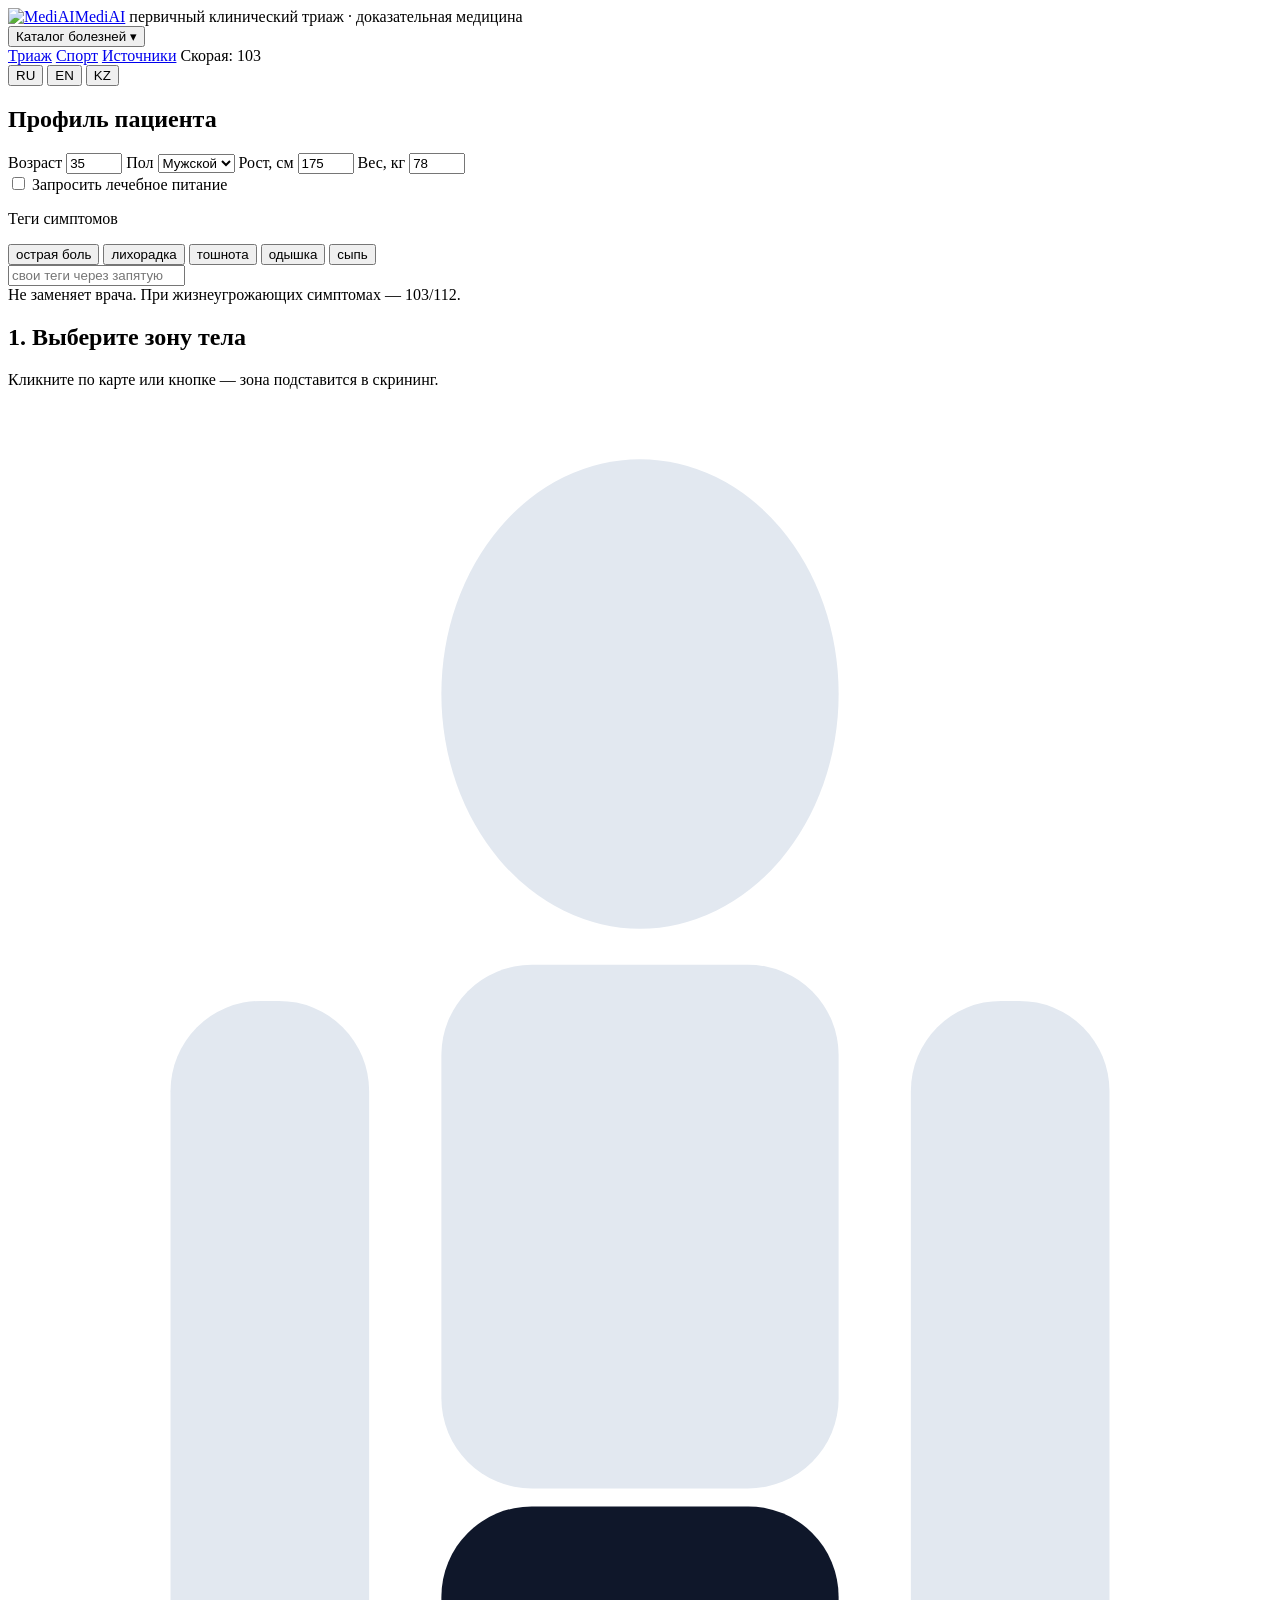
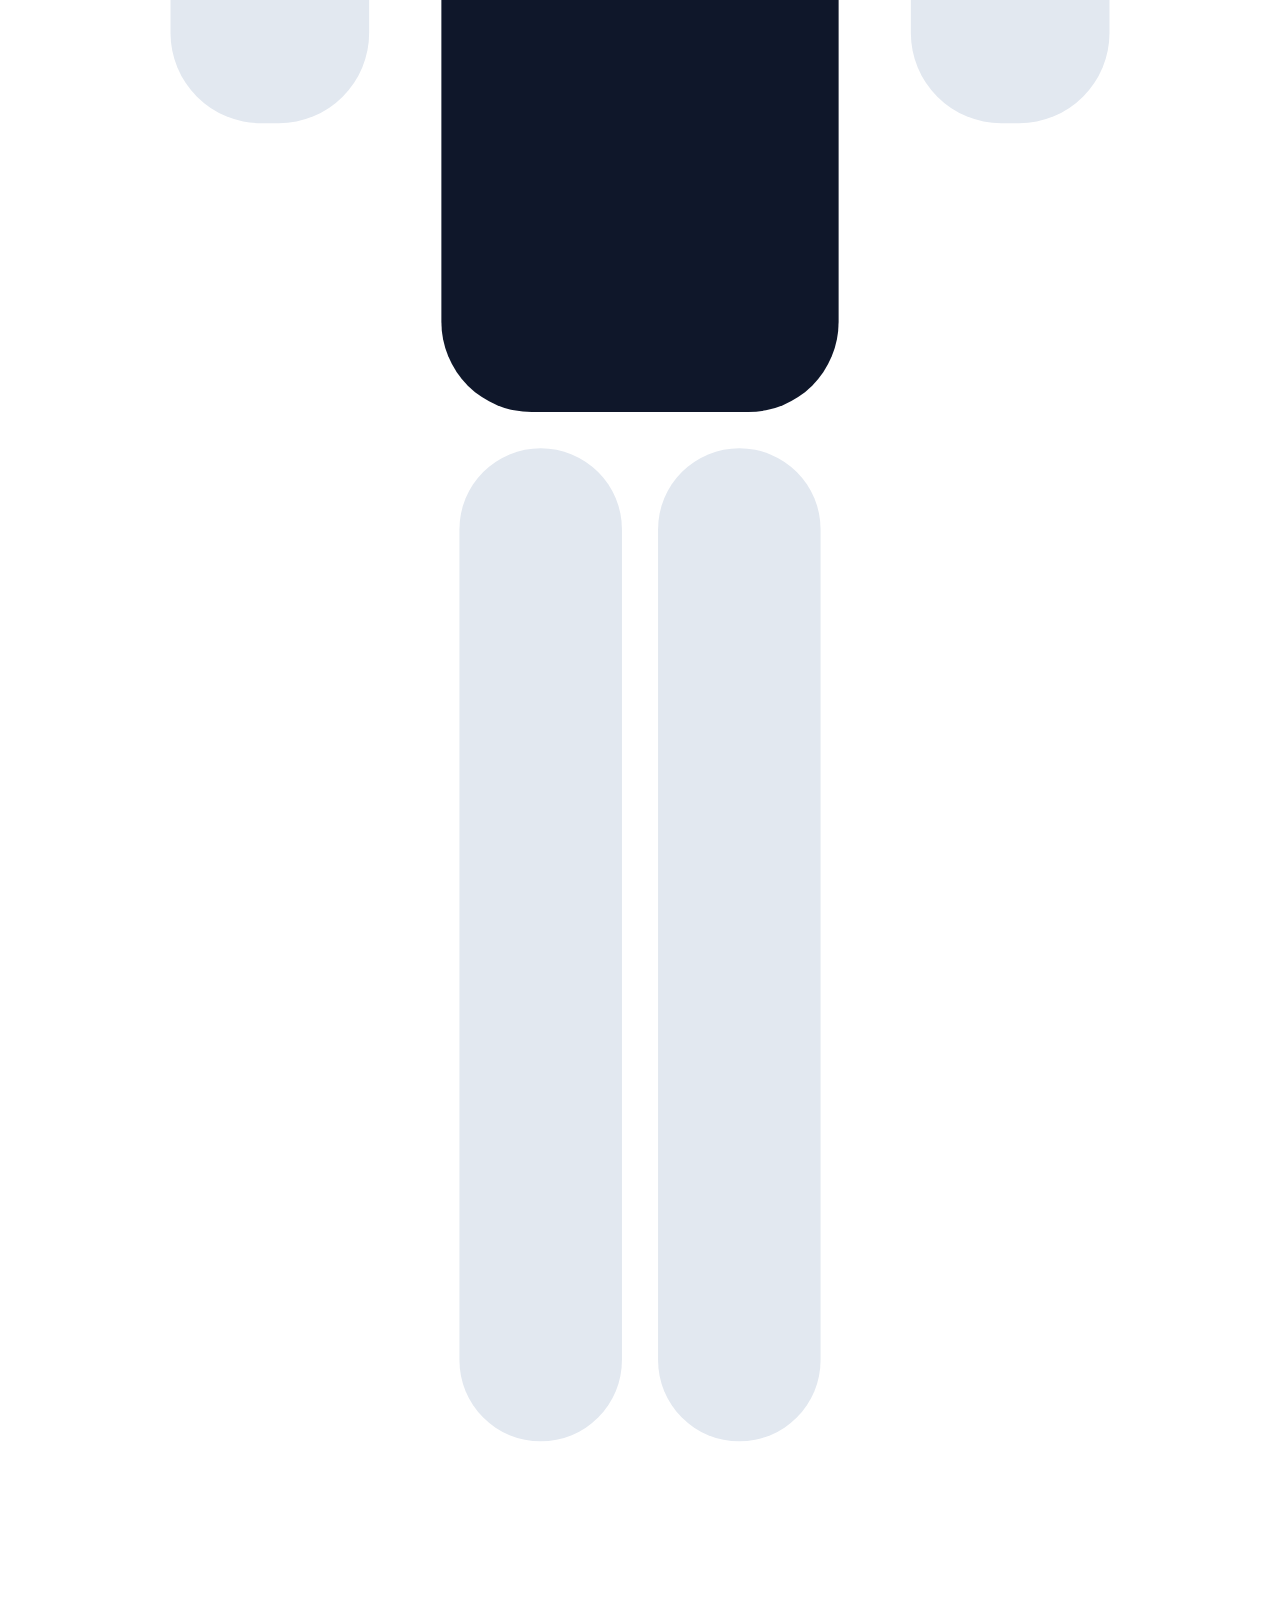
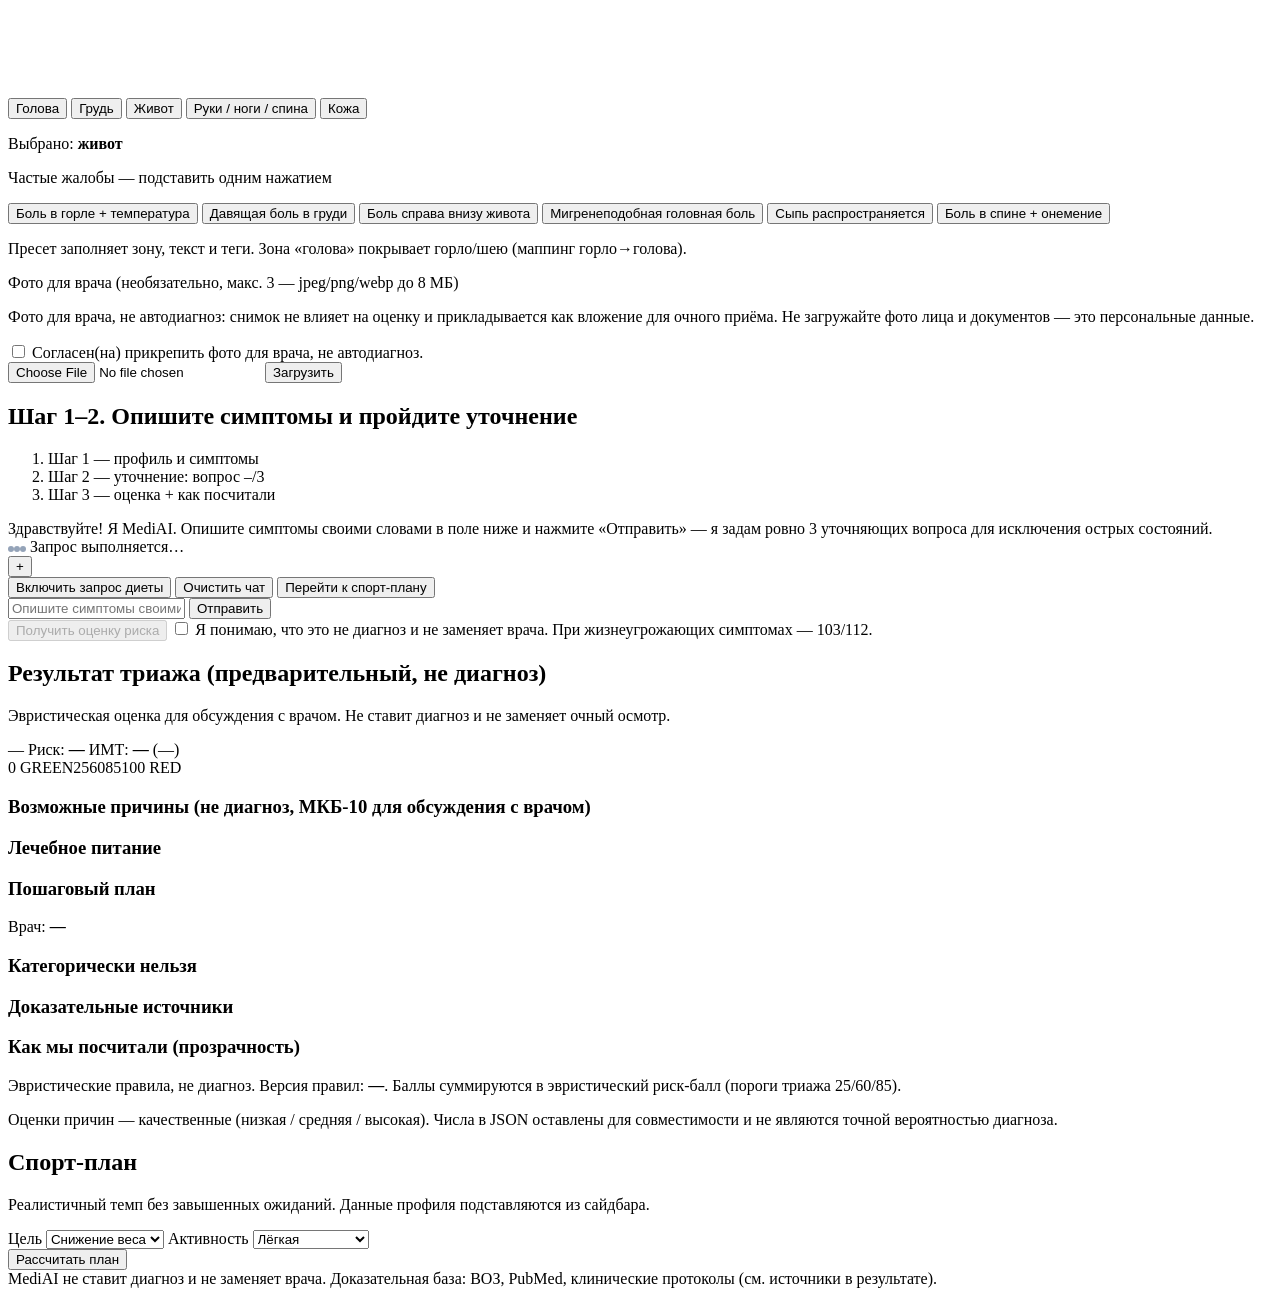
==== commit 7554fc96: "TASK-016: language switch + layout + logo" ====
--- a/medi-ai/app/static/index.html
+++ b/medi-ai/app/static/index.html
@@ -4,6 +4,7 @@
   <meta charset="UTF-8" />
   <meta name="viewport" content="width=device-width, initial-scale=1.0" />
   <title>MediAI — первичный клинический триаж</title>
+  <link rel="icon" href="/static/logo.png" />
   <link rel="stylesheet" href="/static/tailwind.css" />
   <style>
     .zone { cursor: pointer; transition: fill .15s ease, opacity .15s ease; }
@@ -22,22 +23,27 @@
 
   <!-- ===== Header ===== -->
   <header class="bg-white border-b border-slate-200 sticky top-0 z-40">
-    <div class="max-w-3xl mx-auto px-4 py-3 flex items-center gap-4">
-      <a href="/" class="text-base font-semibold tracking-tight">MediAI</a>
-      <span class="hidden md:inline text-xs text-slate-500">первичный клинический триаж · доказательная медицина</span>
+    <div class="max-w-6xl mx-auto px-4 py-3 flex items-center gap-4">
+      <a href="/" class="flex items-center gap-2 text-base font-semibold tracking-tight"><img src="/static/logo.png" alt="MediAI" class="h-8 w-8" style="height:2rem;width:2rem;object-fit:contain">MediAI</a>
+      <span id="headerTagline" class="hidden md:inline text-xs text-slate-500">первичный клинический триаж · доказательная медицина</span>
       <nav class="ml-auto flex items-center gap-1 text-sm">
         <div class="relative">
           <button id="megaBtn" class="px-3 py-1.5 rounded-lg border text-slate-700 hover:bg-slate-100">Каталог болезней ▾</button>
         </div>
-        <a href="#triage" class="px-3 py-1.5 rounded-lg text-slate-600 hover:bg-slate-100">Триаж</a>
-        <a href="#sport" class="px-3 py-1.5 rounded-lg text-slate-600 hover:bg-slate-100">Спорт</a>
-        <a href="#evidence" class="hidden md:inline px-3 py-1.5 rounded-lg text-slate-600 hover:bg-slate-100">Источники</a>
-        <span class="px-2 py-1.5 text-sm font-medium text-red-700">Скорая: 103</span>
+        <a id="navTriage" href="#triage" class="px-3 py-1.5 rounded-lg text-slate-600 hover:bg-slate-100">Триаж</a>
+        <a id="navSport" href="#sport" class="px-3 py-1.5 rounded-lg text-slate-600 hover:bg-slate-100">Спорт</a>
+        <a id="navEvidence" href="#evidence" class="hidden md:inline px-3 py-1.5 rounded-lg text-slate-600 hover:bg-slate-100">Источники</a>
+        <span id="emergencyLabel" class="px-2 py-1.5 text-sm font-medium text-red-700">Скорая: 103</span>
+        <div id="langRow" class="flex items-center gap-1 ml-2" role="group" aria-label="Язык / Language / Тіл">
+          <button data-lang="ru" class="langBtn px-2 py-1 rounded-lg border text-xs">RU</button>
+          <button data-lang="en" class="langBtn px-2 py-1 rounded-lg border text-xs">EN</button>
+          <button data-lang="kz" class="langBtn px-2 py-1 rounded-lg border text-xs">KZ</button>
+        </div>
       </nav>
     </div>
     <!-- WebMD мега-меню: 4 колонки, данные из GET /api/conditions -->
     <div id="megaMenu" class="mega absolute left-0 right-0 top-full bg-white border-b border-slate-200 z-40">
-      <div class="max-w-3xl mx-auto px-4 py-6">
+      <div class="max-w-6xl mx-auto px-4 py-6">
         <div class="flex items-center justify-between mb-4">
           <h2 class="font-semibold text-base">Каталог заболеваний <span class="text-xs font-normal text-slate-500">с кодами МКБ-10</span></h2>
           <button id="megaClose" class="text-sm text-slate-500 hover:text-slate-900">Закрыть ✕</button>
@@ -49,9 +55,10 @@
     </div>
   </header>
 
-  <!-- ===== Layout: одна колонка, чат — в центре ===== -->
-  <div class="max-w-3xl mx-auto px-4 py-6 w-full flex flex-col gap-4 flex-1">
-
+  <!-- ===== Layout: 2-col on desktop, 1-col on mobile (TASK-016) ===== -->
+  <div class="max-w-6xl mx-auto px-4 py-6 w-full grid gap-4 flex-1 lg:grid-cols-2 items-start">
+
+    <div class="flex flex-col gap-4 min-w-0">
     <!-- ===== Профиль ===== -->
     <aside class="bg-white rounded-xl border border-slate-200 p-5">
       <h2 class="text-sm font-semibold mb-3">Профиль пациента</h2>
@@ -91,12 +98,9 @@
       </div>
     </aside>
 
-    <!-- ===== Контент ===== -->
-    <main class="flex flex-col gap-4 min-w-0">
-
-      <!-- Карта тела -->
-      <section id="triage" class="bg-white rounded-xl border border-slate-200 p-5">
-        <h2 class="text-sm font-semibold mb-1">1. Выберите зону тела</h2>
+    <!-- Карта тела -->
+    <section id="triage" class="bg-white rounded-xl border border-slate-200 p-5">
+      <h2 class="text-sm font-semibold mb-1">1. Выберите зону тела</h2>
         <p class="text-sm text-slate-500 mb-3">Кликните по карте или кнопке — зона подставится в скрининг.</p>
         <div class="flex flex-col sm:flex-row gap-4 items-center">
           <svg id="bodyMap" viewBox="0 0 140 320" class="h-64 w-auto shrink-0" role="img" aria-label="Интерактивная карта тела">
@@ -147,7 +151,9 @@
           <div id="photoList" class="flex flex-wrap gap-2 mt-2"></div>
         </div>
       </section>
-
+    </div>
+
+    <div class="flex flex-col gap-4 min-w-0">
       <!-- Чат -->
       <section class="bg-white rounded-xl border border-slate-200 p-5 flex flex-col">
         <h2 class="text-sm font-semibold mb-1">Шаг 1–2. Опишите симптомы и пройдите уточнение</h2>
@@ -241,9 +247,10 @@
           <p class="text-xs text-slate-500 mt-2">Оценки причин — качественные (низкая / средняя / высокая). Числа в JSON оставлены для совместимости и не являются точной вероятностью диагноза.</p>
         </div>
       </section>
-
-      <!-- Спорт -->
-      <section id="sport" class="bg-white rounded-xl border border-slate-200 p-5">
+    </div>
+
+    <!-- Спорт -->
+    <section id="sport" class="bg-white rounded-xl border border-slate-200 p-5 lg:col-span-2">
         <h2 class="text-sm font-semibold mb-1">Спорт-план</h2>
         <p class="text-sm text-slate-500 mb-3">Реалистичный темп без завышенных ожиданий. Данные профиля подставляются из сайдбара.</p>
         <div class="grid sm:grid-cols-3 gap-3 text-sm">
@@ -272,15 +279,43 @@
         <div id="sportOut" class="hidden mt-4 text-sm"></div>
       </section>
 
-      <footer class="text-xs text-slate-500 pb-6">
+      <footer class="text-xs text-slate-500 pb-6 lg:col-span-2">
         MediAI не ставит диагноз и не заменяет врача. Доказательная база: ВОЗ, PubMed, клинические протоколы (см. источники в результате).
       </footer>
-    </main>
   </div>
 
 <script>
 const $ = (id) => document.getElementById(id);
-const state = { zone: 'живот', tags: new Set(), questions: [], answers: {}, qIndex: 0, photoIds: [] };
+const state = { lang: 'ru', zone: 'живот', tags: new Set(), questions: [], answers: {}, qIndex: 0, photoIds: [] };
+
+// ---------- TASK-016: язык интерфейса RU | EN | KZ (static header labels only) ----------
+const HEADER_I18N = {
+  ru: { tagline: 'первичный клинический триаж · доказательная медицина', catalog: 'Каталог болезней ▾', triage: 'Триаж', sport: 'Спорт', evidence: 'Источники', emergency: 'Скорая: 103' },
+  en: { tagline: 'primary clinical triage · evidence-based medicine', catalog: 'Conditions ▾', triage: 'Triage', sport: 'Sport', evidence: 'Sources', emergency: 'Emergency: 103' },
+  kz: { tagline: 'бастапқы клиникалық триаж · дәлелді медицина', catalog: 'Аурулар каталогы ▾', triage: 'Триаж', sport: 'Спорт', evidence: 'Дереккөздер', emergency: 'Жедел жәрдем: 103' },
+};
+function setLang(l) {
+  if (l !== 'en' && l !== 'kz') l = 'ru';
+  state.lang = l;
+  document.documentElement.lang = l;
+  document.querySelectorAll('.langBtn').forEach((b) => {
+    const on = b.dataset.lang === l;
+    b.classList.toggle('bg-slate-900', on);
+    b.classList.toggle('text-white', on);
+  });
+  const t = HEADER_I18N[l];
+  if ($('headerTagline')) $('headerTagline').textContent = t.tagline;
+  if ($('megaBtn')) $('megaBtn').textContent = t.catalog;
+  if ($('navTriage')) $('navTriage').textContent = t.triage;
+  if ($('navSport')) $('navSport').textContent = t.sport;
+  if ($('navEvidence')) $('navEvidence').textContent = t.evidence;
+  if ($('emergencyLabel')) $('emergencyLabel').textContent = t.emergency;
+  const grid = $('megaGrid');
+  if (grid) delete grid.dataset.loaded;
+  if ($('megaMenu') && $('megaMenu').classList.contains('open')) loadConditions();
+}
+document.querySelectorAll('.langBtn').forEach((b) => b.addEventListener('click', () => setLang(b.dataset.lang)));
+setLang('ru');
 
 // ---------- TASK-012 XSS helpers: server data NEVER goes through innerHTML ----------
 function makeEl(tag, className, text) {
@@ -435,7 +470,7 @@
   const grid = $('megaGrid');
   if (grid.dataset.loaded) return;
   try {
-    const r = await fetch('/api/conditions');
+    const r = await fetch('/api/conditions?lang=' + encodeURIComponent(state.lang));
     const data = await r.json();
     clearEl(grid);
     for (const [cat, items] of Object.entries(data.categories)) {
@@ -517,6 +552,7 @@
     symptoms_text: $('symptoms').value.trim(),
     tags: [...state.tags, ...extra],
     request_diet: $('dietFlag').checked,
+    lang: state.lang,
   };
 }
 
@@ -732,6 +768,7 @@
     age: +$('age').value || 30, sex: $('sex').value,
     height_cm: +$('height').value || 175, weight_kg: +$('weight').value || 78,
     goal: $('goal').value, activity_level: $('activity').value, contraindications: [],
+    lang: state.lang,
   };
   try {
     const r = await fetch('/api/sport/plan', { method: 'POST', headers: {'Content-Type': 'application/json'}, body: JSON.stringify(body) });
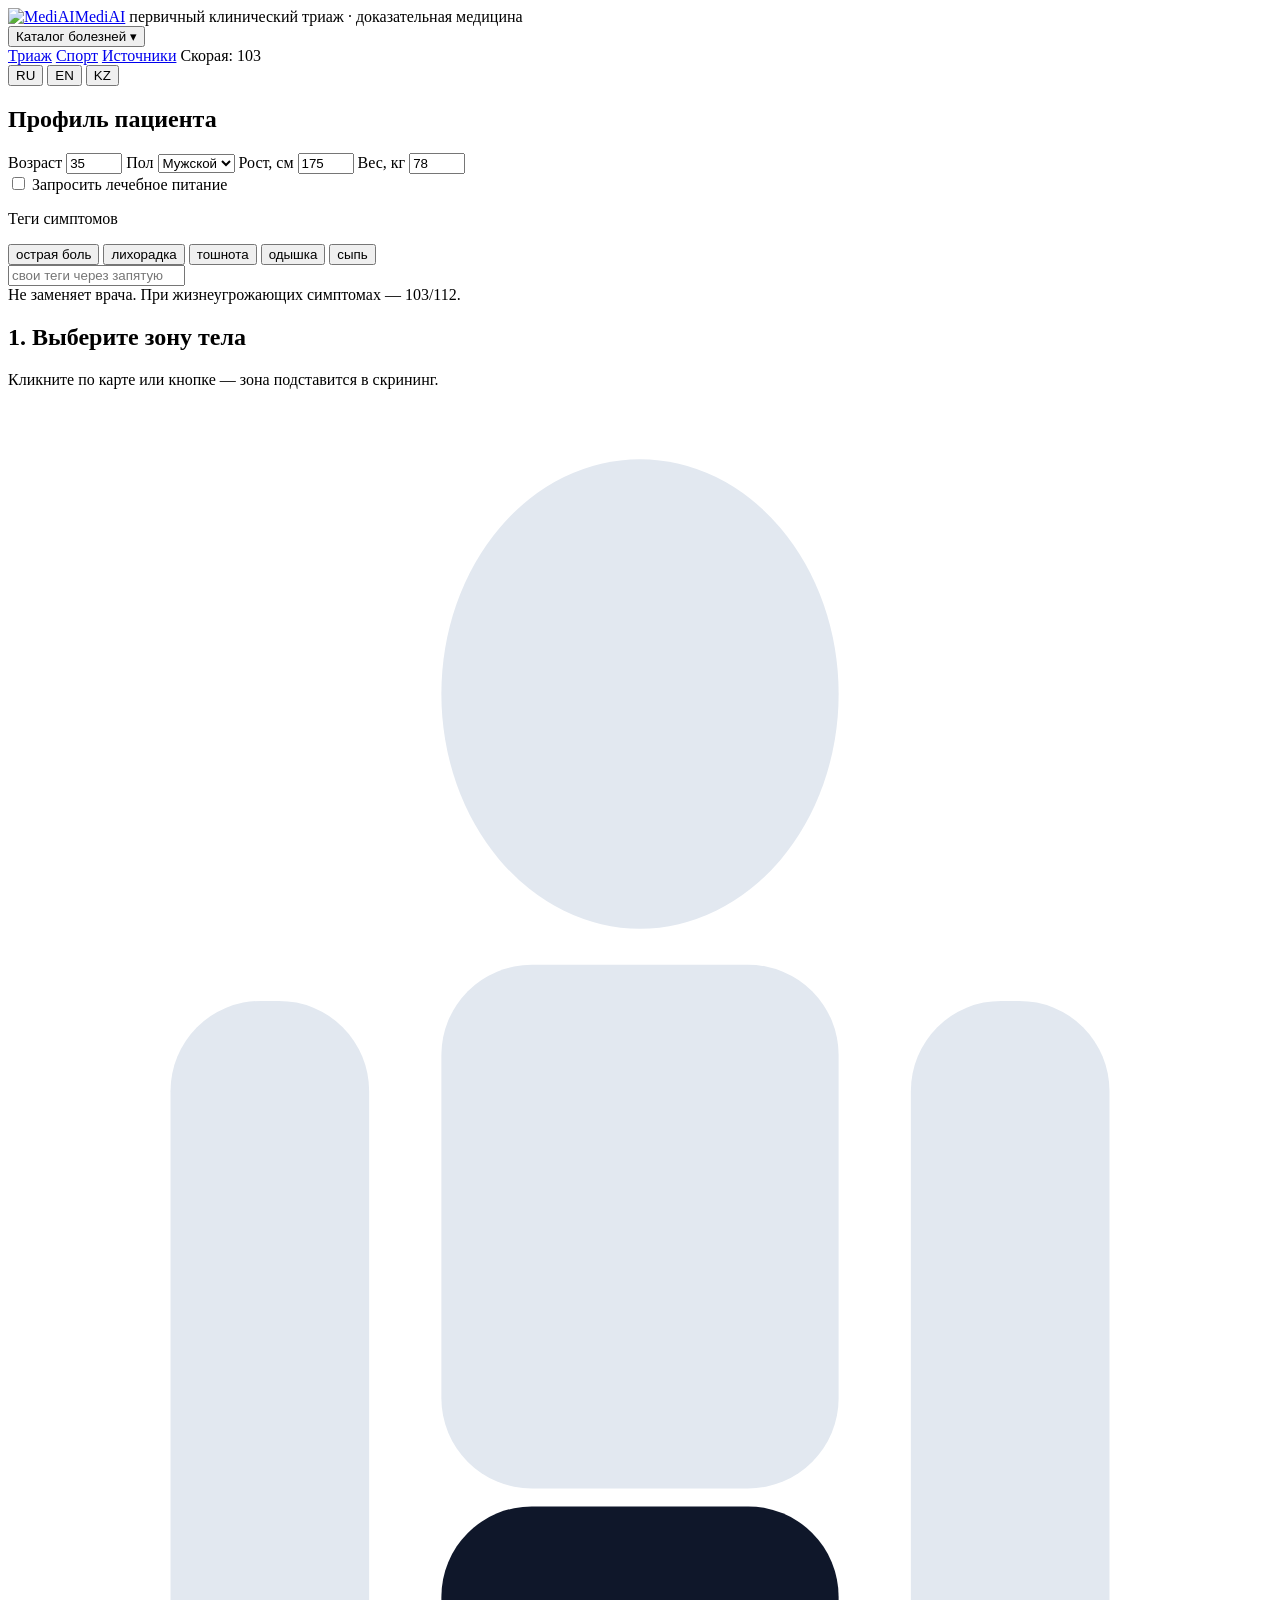
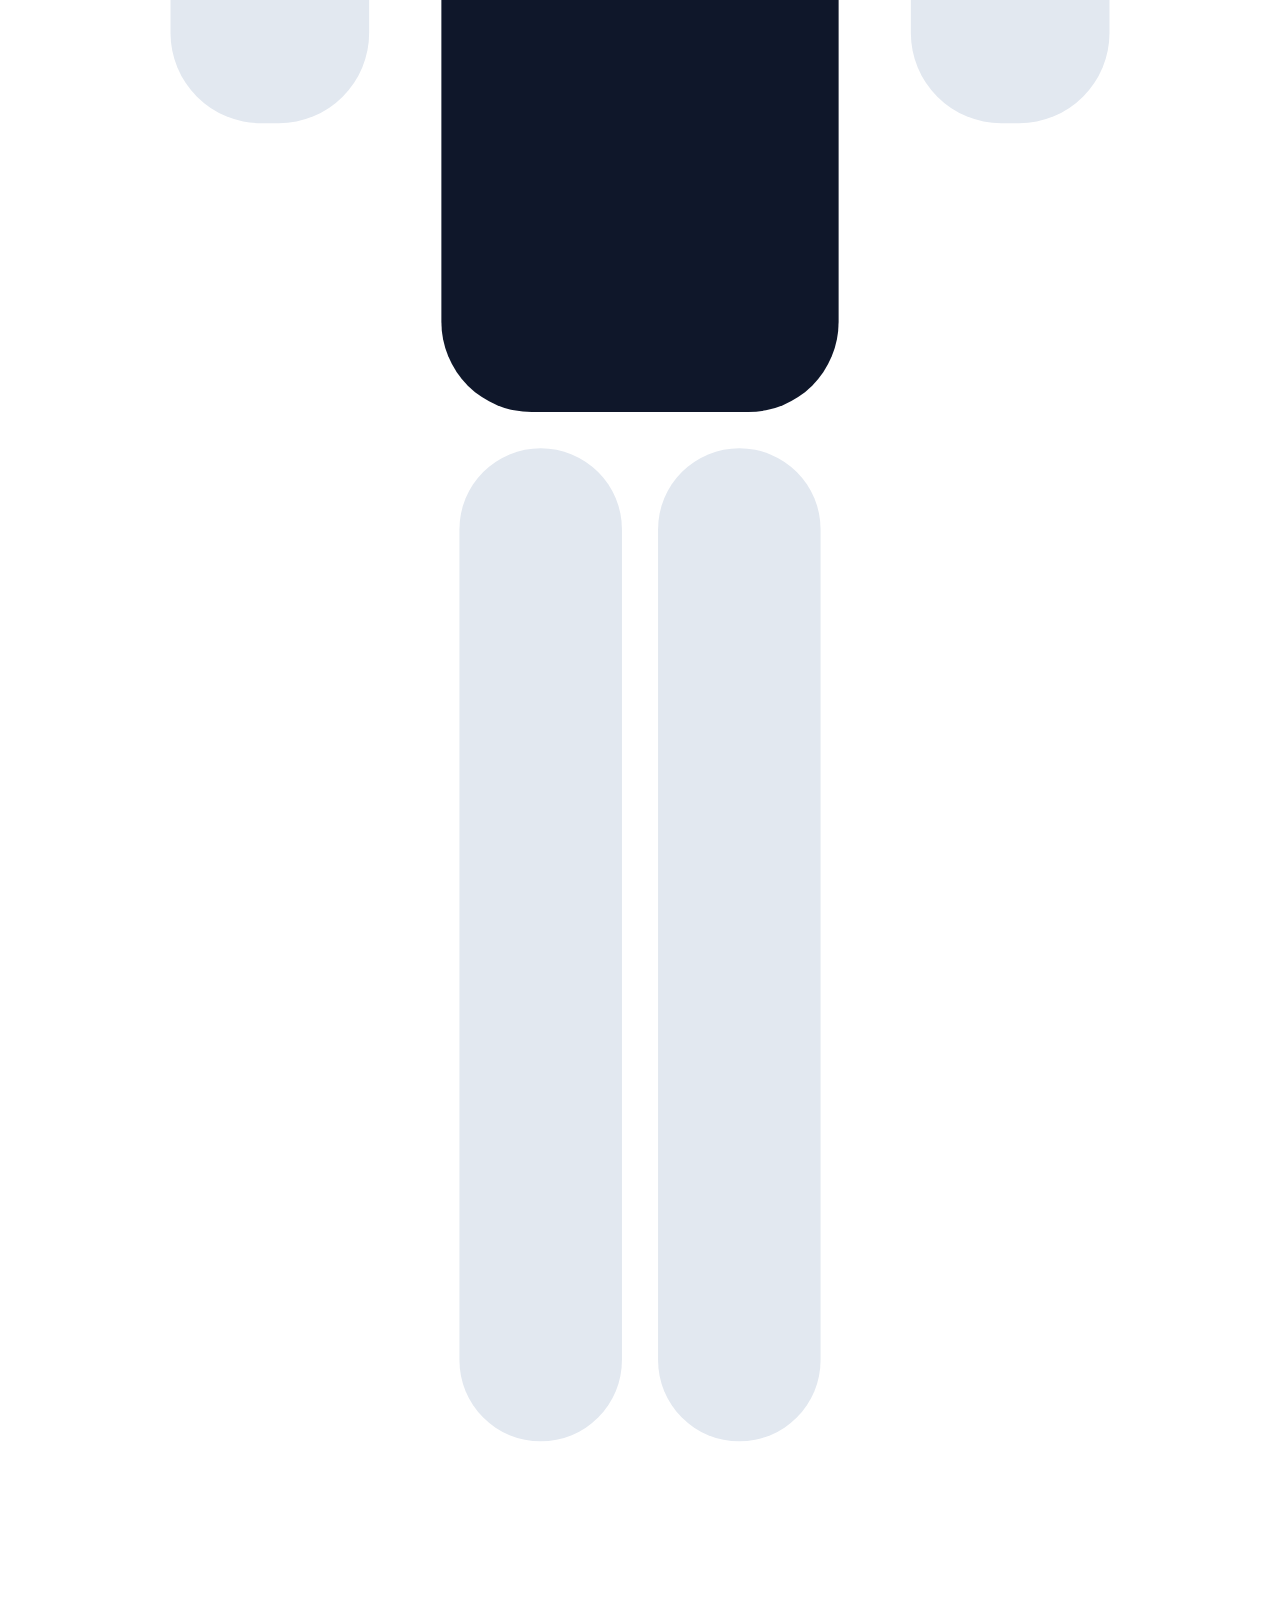
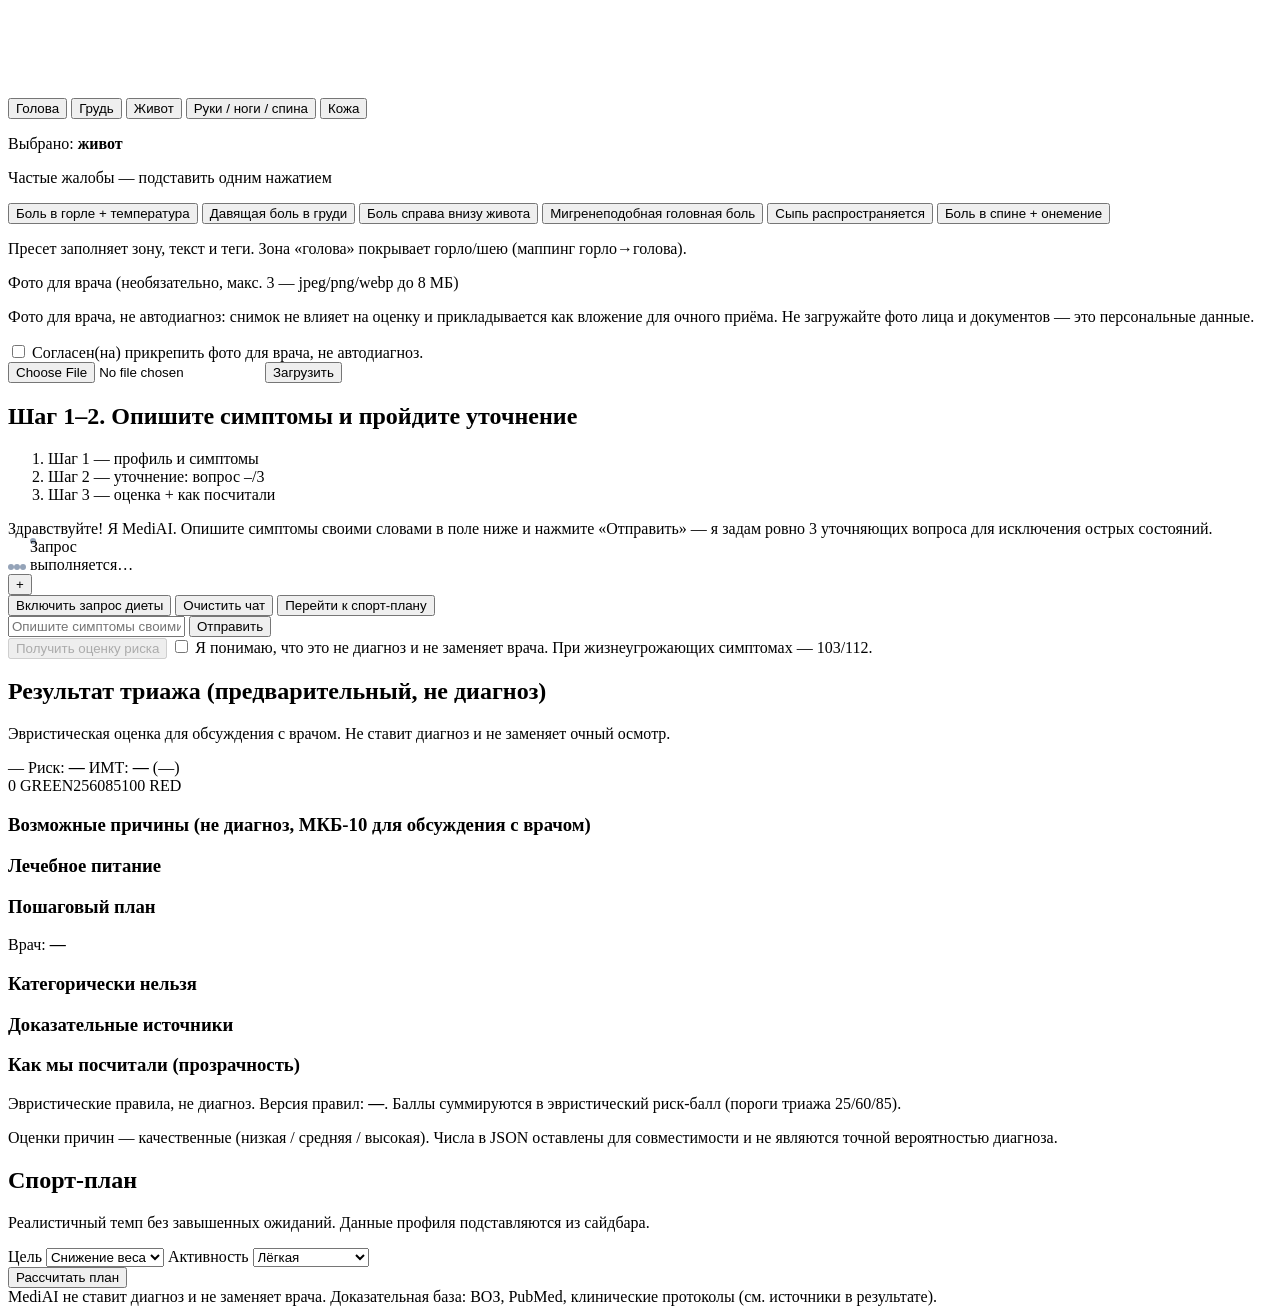
==== commit 4b4efcfe: "TASK-018: full interface translation (data-i18n chrome + JS literals, RU/EN/KZ)" ====
--- a/medi-ai/app/static/index.html
+++ b/medi-ai/app/static/index.html
@@ -3,7 +3,7 @@
 <head>
   <meta charset="UTF-8" />
   <meta name="viewport" content="width=device-width, initial-scale=1.0" />
-  <title>MediAI — первичный клинический триаж</title>
+  <title data-i18n="docTitle">MediAI — первичный клинический триаж</title>
   <link rel="icon" href="/static/logo.png" />
   <link rel="stylesheet" href="/static/tailwind.css" />
   <style>
@@ -25,15 +25,15 @@
   <header class="bg-white border-b border-slate-200 sticky top-0 z-40">
     <div class="max-w-6xl mx-auto px-4 py-3 flex items-center gap-4">
       <a href="/" class="flex items-center gap-2 text-base font-semibold tracking-tight"><img src="/static/logo.png" alt="MediAI" class="h-8 w-8" style="height:2rem;width:2rem;object-fit:contain">MediAI</a>
-      <span id="headerTagline" class="hidden md:inline text-xs text-slate-500">первичный клинический триаж · доказательная медицина</span>
+      <span id="headerTagline" data-i18n="tagline" class="hidden md:inline text-xs text-slate-500">первичный клинический триаж · доказательная медицина</span>
       <nav class="ml-auto flex items-center gap-1 text-sm">
         <div class="relative">
-          <button id="megaBtn" class="px-3 py-1.5 rounded-lg border text-slate-700 hover:bg-slate-100">Каталог болезней ▾</button>
-        </div>
-        <a id="navTriage" href="#triage" class="px-3 py-1.5 rounded-lg text-slate-600 hover:bg-slate-100">Триаж</a>
-        <a id="navSport" href="#sport" class="px-3 py-1.5 rounded-lg text-slate-600 hover:bg-slate-100">Спорт</a>
-        <a id="navEvidence" href="#evidence" class="hidden md:inline px-3 py-1.5 rounded-lg text-slate-600 hover:bg-slate-100">Источники</a>
-        <span id="emergencyLabel" class="px-2 py-1.5 text-sm font-medium text-red-700">Скорая: 103</span>
+          <button id="megaBtn" data-i18n="catalog" class="px-3 py-1.5 rounded-lg border text-slate-700 hover:bg-slate-100">Каталог болезней ▾</button>
+        </div>
+        <a id="navTriage" data-i18n="triage" href="#triage" class="px-3 py-1.5 rounded-lg text-slate-600 hover:bg-slate-100">Триаж</a>
+        <a id="navSport" data-i18n="sport" href="#sport" class="px-3 py-1.5 rounded-lg text-slate-600 hover:bg-slate-100">Спорт</a>
+        <a id="navEvidence" data-i18n="evidence" href="#evidence" class="hidden md:inline px-3 py-1.5 rounded-lg text-slate-600 hover:bg-slate-100">Источники</a>
+        <span id="emergencyLabel" data-i18n="emergency" class="px-2 py-1.5 text-sm font-medium text-red-700">Скорая: 103</span>
         <div id="langRow" class="flex items-center gap-1 ml-2" role="group" aria-label="Язык / Language / Тіл">
           <button data-lang="ru" class="langBtn px-2 py-1 rounded-lg border text-xs">RU</button>
           <button data-lang="en" class="langBtn px-2 py-1 rounded-lg border text-xs">EN</button>
@@ -45,11 +45,11 @@
     <div id="megaMenu" class="mega absolute left-0 right-0 top-full bg-white border-b border-slate-200 z-40">
       <div class="max-w-6xl mx-auto px-4 py-6">
         <div class="flex items-center justify-between mb-4">
-          <h2 class="font-semibold text-base">Каталог заболеваний <span class="text-xs font-normal text-slate-500">с кодами МКБ-10</span></h2>
-          <button id="megaClose" class="text-sm text-slate-500 hover:text-slate-900">Закрыть ✕</button>
+          <h2 class="font-semibold text-base"><span data-i18n="megaTitle">Каталог заболеваний</span> <span data-i18n="megaSub" class="text-xs font-normal text-slate-500">с кодами МКБ-10</span></h2>
+          <button id="megaClose" data-i18n="megaClose" class="text-sm text-slate-500 hover:text-slate-900">Закрыть ✕</button>
         </div>
         <div id="megaGrid" class="grid grid-cols-2 md:grid-cols-4 gap-6">
-          <p class="text-sm text-slate-500 loader-dots">Загрузка каталога <span></span><span></span><span></span></p>
+          <p class="text-sm text-slate-500 loader-dots"><span data-i18n="megaLoading">Загрузка каталога</span> <span></span><span></span><span></span></p>
         </div>
       </div>
     </div>
@@ -61,47 +61,47 @@
     <div class="flex flex-col gap-4 min-w-0">
     <!-- ===== Профиль ===== -->
     <aside class="bg-white rounded-xl border border-slate-200 p-5">
-      <h2 class="text-sm font-semibold mb-3">Профиль пациента</h2>
+      <h2 data-i18n="profileTitle" class="text-sm font-semibold mb-3">Профиль пациента</h2>
       <div class="grid grid-cols-2 gap-3 text-sm">
-        <label class="block">Возраст
+        <label class="block"><span data-i18n="age">Возраст</span>
           <input id="age" type="number" min="0" max="120" value="35" class="mt-1 w-full border rounded-lg px-2 py-1.5" />
         </label>
-        <label class="block">Пол
+        <label class="block"><span data-i18n="sex">Пол</span>
           <select id="sex" class="mt-1 w-full border rounded-lg px-2 py-1.5">
-            <option value="male">Мужской</option>
-            <option value="female">Женский</option>
+            <option value="male" data-i18n="male">Мужской</option>
+            <option value="female" data-i18n="female">Женский</option>
           </select>
         </label>
-        <label class="block">Рост, см
+        <label class="block"><span data-i18n="height">Рост, см</span>
           <input id="height" type="number" min="50" max="250" value="175" class="mt-1 w-full border rounded-lg px-2 py-1.5" />
         </label>
-        <label class="block">Вес, кг
+        <label class="block"><span data-i18n="weight">Вес, кг</span>
           <input id="weight" type="number" min="20" max="300" value="78" class="mt-1 w-full border rounded-lg px-2 py-1.5" />
         </label>
       </div>
       <label class="mt-3 flex items-center gap-2 text-sm">
-        <input id="dietFlag" type="checkbox" class="w-4 h-4" /> Запросить лечебное питание
+        <input id="dietFlag" type="checkbox" class="w-4 h-4" /> <span data-i18n="dietFlag">Запросить лечебное питание</span>
       </label>
       <div class="mt-3 text-sm">
-        <p class="font-medium mb-1">Теги симптомов</p>
+        <p data-i18n="tagsTitle" class="font-medium mb-1">Теги симптомов</p>
         <div class="flex flex-wrap gap-1.5" id="tagRow">
-          <button data-tag="острая боль" class="tagBtn px-2 py-1 rounded-full border hover:bg-slate-100 text-xs">острая боль</button>
-          <button data-tag="лихорадка" class="tagBtn px-2 py-1 rounded-full border hover:bg-slate-100 text-xs">лихорадка</button>
-          <button data-tag="тошнота" class="tagBtn px-2 py-1 rounded-full border hover:bg-slate-100 text-xs">тошнота</button>
-          <button data-tag="одышка" class="tagBtn px-2 py-1 rounded-full border hover:bg-slate-100 text-xs">одышка</button>
-          <button data-tag="сыпь" class="tagBtn px-2 py-1 rounded-full border hover:bg-slate-100 text-xs">сыпь</button>
-        </div>
-        <input id="tagsInput" placeholder="свои теги через запятую" class="mt-2 w-full border rounded-lg px-2 py-1.5 text-sm" />
+          <button data-tag="острая боль" data-i18n="tag_acute" class="tagBtn px-2 py-1 rounded-full border hover:bg-slate-100 text-xs">острая боль</button>
+          <button data-tag="лихорадка" data-i18n="tag_fever" class="tagBtn px-2 py-1 rounded-full border hover:bg-slate-100 text-xs">лихорадка</button>
+          <button data-tag="тошнота" data-i18n="tag_nausea" class="tagBtn px-2 py-1 rounded-full border hover:bg-slate-100 text-xs">тошнота</button>
+          <button data-tag="одышка" data-i18n="tag_dyspnea" class="tagBtn px-2 py-1 rounded-full border hover:bg-slate-100 text-xs">одышка</button>
+          <button data-tag="сыпь" data-i18n="tag_rash" class="tagBtn px-2 py-1 rounded-full border hover:bg-slate-100 text-xs">сыпь</button>
+        </div>
+        <input id="tagsInput" data-i18n-ph="tagsPh" placeholder="свои теги через запятую" class="mt-2 w-full border rounded-lg px-2 py-1.5 text-sm" />
       </div>
-      <div class="mt-4 p-3 rounded-lg border text-xs text-slate-600">
+      <div data-i18n="disclaimer" class="mt-4 p-3 rounded-lg border text-xs text-slate-600">
         Не заменяет врача. При жизнеугрожающих симптомах — 103/112.
       </div>
     </aside>
 
     <!-- Карта тела -->
     <section id="triage" class="bg-white rounded-xl border border-slate-200 p-5">
-      <h2 class="text-sm font-semibold mb-1">1. Выберите зону тела</h2>
-        <p class="text-sm text-slate-500 mb-3">Кликните по карте или кнопке — зона подставится в скрининг.</p>
+      <h2 data-i18n="zoneTitle" class="text-sm font-semibold mb-1">1. Выберите зону тела</h2>
+        <p data-i18n="zoneSub" class="text-sm text-slate-500 mb-3">Кликните по карте или кнопке — зона подставится в скрининг.</p>
         <div class="flex flex-col sm:flex-row gap-4 items-center">
           <svg id="bodyMap" viewBox="0 0 140 320" class="h-64 w-auto shrink-0" role="img" aria-label="Интерактивная карта тела">
             <ellipse cx="70" cy="32" rx="22" ry="26" fill="#e2e8f0" class="zone" data-zone="голова" />
@@ -114,38 +114,38 @@
           </svg>
           <div class="flex-1 w-full">
             <div class="flex flex-wrap gap-2" id="zoneRow">
-              <button data-zone="голова" class="zoneBtn px-3 py-1.5 rounded-full border text-sm">Голова</button>
-              <button data-zone="грудь" class="zoneBtn px-3 py-1.5 rounded-full border text-sm">Грудь</button>
-              <button data-zone="живот" class="zoneBtn px-3 py-1.5 rounded-full border text-sm">Живот</button>
-              <button data-zone="конечности" class="zoneBtn px-3 py-1.5 rounded-full border text-sm">Руки / ноги / спина</button>
-              <button data-zone="кожа" class="zoneBtn px-3 py-1.5 rounded-full border text-sm">Кожа</button>
+              <button data-zone="голова" data-i18n="zone_head" class="zoneBtn px-3 py-1.5 rounded-full border text-sm">Голова</button>
+              <button data-zone="грудь" data-i18n="zone_chest" class="zoneBtn px-3 py-1.5 rounded-full border text-sm">Грудь</button>
+              <button data-zone="живот" data-i18n="zone_abdomen" class="zoneBtn px-3 py-1.5 rounded-full border text-sm">Живот</button>
+              <button data-zone="конечности" data-i18n="zone_limbs" class="zoneBtn px-3 py-1.5 rounded-full border text-sm">Руки / ноги / спина</button>
+              <button data-zone="кожа" data-i18n="zone_skin" class="zoneBtn px-3 py-1.5 rounded-full border text-sm">Кожа</button>
             </div>
-            <p class="mt-2 text-sm">Выбрано: <b id="zoneLabel">живот</b></p>
+            <p class="mt-2 text-sm"><span data-i18n="selected">Выбрано:</span> <b id="zoneLabel">живот</b></p>
             <div class="mt-3">
-              <p class="text-sm font-medium mb-1">Частые жалобы — подставить одним нажатием</p>
+              <p data-i18n="presetTitle" class="text-sm font-medium mb-1">Частые жалобы — подставить одним нажатием</p>
               <div class="flex flex-wrap gap-2" id="presetRow">
-                <button data-preset="throat-fever" class="presetBtn px-3 py-1.5 rounded-full border hover:bg-slate-100 text-xs">Боль в горле + температура</button>
-                <button data-preset="chest-press" class="presetBtn px-3 py-1.5 rounded-full border hover:bg-slate-100 text-xs">Давящая боль в груди</button>
-                <button data-preset="abdomen-rl" class="presetBtn px-3 py-1.5 rounded-full border hover:bg-slate-100 text-xs">Боль справа внизу живота</button>
-                <button data-preset="migraine" class="presetBtn px-3 py-1.5 rounded-full border hover:bg-slate-100 text-xs">Мигренеподобная головная боль</button>
-                <button data-preset="rash" class="presetBtn px-3 py-1.5 rounded-full border hover:bg-slate-100 text-xs">Сыпь распространяется</button>
-                <button data-preset="back-numb" class="presetBtn px-3 py-1.5 rounded-full border hover:bg-slate-100 text-xs">Боль в спине + онемение</button>
+                <button data-preset="throat-fever" data-i18n="presetThroat" class="presetBtn px-3 py-1.5 rounded-full border hover:bg-slate-100 text-xs">Боль в горле + температура</button>
+                <button data-preset="chest-press" data-i18n="presetChest" class="presetBtn px-3 py-1.5 rounded-full border hover:bg-slate-100 text-xs">Давящая боль в груди</button>
+                <button data-preset="abdomen-rl" data-i18n="presetAbdomen" class="presetBtn px-3 py-1.5 rounded-full border hover:bg-slate-100 text-xs">Боль справа внизу живота</button>
+                <button data-preset="migraine" data-i18n="presetMigraine" class="presetBtn px-3 py-1.5 rounded-full border hover:bg-slate-100 text-xs">Мигренеподобная головная боль</button>
+                <button data-preset="rash" data-i18n="presetRash" class="presetBtn px-3 py-1.5 rounded-full border hover:bg-slate-100 text-xs">Сыпь распространяется</button>
+                <button data-preset="back-numb" data-i18n="presetBack" class="presetBtn px-3 py-1.5 rounded-full border hover:bg-slate-100 text-xs">Боль в спине + онемение</button>
               </div>
-              <p class="mt-1 text-xs text-slate-500">Пресет заполняет зону, текст и теги. Зона «голова» покрывает горло/шею (маппинг горло→голова).</p>
+              <p data-i18n="presetNote" class="mt-1 text-xs text-slate-500">Пресет заполняет зону, текст и теги. Зона «голова» покрывает горло/шею (маппинг горло→голова).</p>
             </div>
           </div>
         </div>
         <!-- TASK-008: фото-конверт для врача (не автодиагноз) -->
         <div class="mt-4 border-t border-slate-200 pt-4" id="photoBlock">
-          <p class="text-sm font-medium mb-1">Фото для врача <span class="font-normal text-slate-500">(необязательно, макс. 3 — jpeg/png/webp до 8 МБ)</span></p>
-          <p class="text-xs text-slate-500 mb-2">Фото для врача, не автодиагноз: снимок не влияет на оценку и прикладывается как вложение для очного приёма. Не загружайте фото лица и документов — это персональные данные.</p>
+          <p class="text-sm font-medium mb-1"><span data-i18n="photoTitle">Фото для врача</span> <span data-i18n="photoSub" class="font-normal text-slate-500">(необязательно, макс. 3 — jpeg/png/webp до 8 МБ)</span></p>
+          <p data-i18n="photoDesc" class="text-xs text-slate-500 mb-2">Фото для врача, не автодиагноз: снимок не влияет на оценку и прикладывается как вложение для очного приёма. Не загружайте фото лица и документов — это персональные данные.</p>
           <label class="flex items-start gap-2 text-xs text-slate-700 mb-2">
             <input id="photoConsent" type="checkbox" class="w-4 h-4 mt-0.5" />
-            <span>Согласен(на) прикрепить фото для врача, не автодиагноз.</span>
+            <span data-i18n="photoConsent">Согласен(на) прикрепить фото для врача, не автодиагноз.</span>
           </label>
           <div class="flex items-center gap-2">
             <input id="photoInput" type="file" accept="image/jpeg,image/png,image/webp" class="text-xs" />
-            <button id="photoUploadBtn" class="px-3 py-1.5 rounded-full border text-xs bg-white hover:bg-slate-100">Загрузить</button>
+            <button id="photoUploadBtn" data-i18n="photoUpload" class="px-3 py-1.5 rounded-full border text-xs bg-white hover:bg-slate-100">Загрузить</button>
           </div>
           <p id="photoHint" class="text-xs text-slate-500 mt-1"></p>
           <div id="photoList" class="flex flex-wrap gap-2 mt-2"></div>
@@ -156,20 +156,20 @@
     <div class="flex flex-col gap-4 min-w-0">
       <!-- Чат -->
       <section class="bg-white rounded-xl border border-slate-200 p-5 flex flex-col">
-        <h2 class="text-sm font-semibold mb-1">Шаг 1–2. Опишите симптомы и пройдите уточнение</h2>
+        <h2 data-i18n="chatTitle" class="text-sm font-semibold mb-1">Шаг 1–2. Опишите симптомы и пройдите уточнение</h2>
         <ol id="steps" class="flex flex-wrap items-center gap-2 text-xs text-slate-500 mb-3" aria-label="Этапы триажа">
-          <li data-step="1" class="px-2.5 py-1 rounded-full border">Шаг 1 — профиль и симптомы</li>
-          <li data-step="2" class="px-2.5 py-1 rounded-full border">Шаг 2 — уточнение: вопрос <span id="stepQpos">–</span>/3</li>
-          <li data-step="3" class="px-2.5 py-1 rounded-full border">Шаг 3 — оценка + как посчитали</li>
+          <li data-step="1" data-i18n="step1" class="px-2.5 py-1 rounded-full border">Шаг 1 — профиль и симптомы</li>
+          <li data-step="2" class="px-2.5 py-1 rounded-full border"><span data-i18n="step2pre">Шаг 2 — уточнение: вопрос</span> <span id="stepQpos">–</span>/3</li>
+          <li data-step="3" data-i18n="step3" class="px-2.5 py-1 rounded-full border">Шаг 3 — оценка + как посчитали</li>
         </ol>
         <div id="chat" class="chat-scroll flex flex-col gap-3 max-h-[420px] overflow-y-auto border rounded-xl p-3 bg-white mb-3">
-          <div class="self-start max-w-[85%] bg-white border rounded-xl px-3 py-2 text-sm">
+          <div id="chatGreeting" data-i18n="greeting" class="self-start max-w-[85%] bg-white border rounded-xl px-3 py-2 text-sm">
             Здравствуйте! Я MediAI. Опишите симптомы своими словами в поле ниже и нажмите «Отправить» —
             я задам ровно 3 уточняющих вопроса для исключения острых состояний.
           </div>
         </div>
         <div id="loader" class="hidden items-center gap-2 text-sm text-slate-500 mb-2 loader-dots">
-          <span></span><span></span><span></span> Запрос выполняется…
+          <span></span><span></span><span></span> <span data-i18n="loading">Запрос выполняется…</span>
         </div>
         <div id="questions" class="flex flex-col gap-3 mb-3"></div>
         <!-- ChatGPT-инпут с кнопкой + -->
@@ -177,34 +177,34 @@
           <div class="relative">
             <button id="plusBtn" title="Дополнительно" class="w-10 h-10 rounded-full border text-xl leading-none hover:bg-slate-100">+</button>
             <div id="plusMenu" class="hidden absolute bottom-12 left-0 w-56 bg-white border rounded-xl p-2 text-sm z-30">
-              <button id="plusDiet" class="block w-full text-left px-2 py-1.5 rounded hover:bg-slate-100">Включить запрос диеты</button>
-              <button id="plusClear" class="block w-full text-left px-2 py-1.5 rounded hover:bg-slate-100">Очистить чат</button>
-              <button id="plusSport" class="block w-full text-left px-2 py-1.5 rounded hover:bg-slate-100">Перейти к спорт-плану</button>
+              <button id="plusDiet" data-i18n="plusDiet" class="block w-full text-left px-2 py-1.5 rounded hover:bg-slate-100">Включить запрос диеты</button>
+              <button id="plusClear" data-i18n="plusClear" class="block w-full text-left px-2 py-1.5 rounded hover:bg-slate-100">Очистить чат</button>
+              <button id="plusSport" data-i18n="plusSport" class="block w-full text-left px-2 py-1.5 rounded hover:bg-slate-100">Перейти к спорт-плану</button>
             </div>
           </div>
-          <input id="symptoms" placeholder="Опишите симптомы своими словами…" class="flex-1 border rounded-full px-4 py-2.5 text-sm focus:outline-none focus:ring-2 focus:ring-blue-500" />
-          <button id="sendBtn" class="px-5 py-2.5 rounded-full bg-slate-900 text-white text-sm hover:bg-slate-700">Отправить</button>
-        </div>
-        <button id="finalBtn" disabled class="mt-3 px-5 py-2.5 rounded-lg bg-slate-900 text-white text-sm disabled:opacity-40 hover:bg-slate-700">
+          <input id="symptoms" data-i18n-ph="symptomsPh" placeholder="Опишите симптомы своими словами…" class="flex-1 border rounded-full px-4 py-2.5 text-sm focus:outline-none focus:ring-2 focus:ring-blue-500" />
+          <button id="sendBtn" data-i18n="send" class="px-5 py-2.5 rounded-full bg-slate-900 text-white text-sm hover:bg-slate-700">Отправить</button>
+        </div>
+        <button id="finalBtn" data-i18n="finalBtn" disabled class="mt-3 px-5 py-2.5 rounded-lg bg-slate-900 text-white text-sm disabled:opacity-40 hover:bg-slate-700">
           Получить оценку риска
         </button>
         <label class="mt-2 flex items-start gap-2 text-sm text-slate-700">
           <input id="consentCheck" type="checkbox" class="w-4 h-4 mt-0.5" />
-          <span>Я понимаю, что это не диагноз и не заменяет врача. При жизнеугрожающих симптомах — 103/112.</span>
+          <span data-i18n="consent">Я понимаю, что это не диагноз и не заменяет врача. При жизнеугрожающих симптомах — 103/112.</span>
         </label>
       </section>
 
       <!-- Результат + шкала триажа -->
       <section id="result" class="hidden bg-white rounded-xl border border-slate-200 p-5">
         <div id="emergencyBanner" class="hidden mb-3 p-3 rounded-lg bg-red-600 text-white text-sm font-semibold"></div>
-        <h2 class="text-sm font-semibold mb-2">Результат триажа (предварительный, не диагноз)</h2>
-        <p class="text-xs text-slate-500 mb-2">Эвристическая оценка для обсуждения с врачом. Не ставит диагноз и не заменяет очный осмотр.</p>
+        <h2 data-i18n="resultTitle" class="text-sm font-semibold mb-2">Результат триажа (предварительный, не диагноз)</h2>
+        <p data-i18n="resultSub" class="text-xs text-slate-500 mb-2">Эвристическая оценка для обсуждения с врачом. Не ставит диагноз и не заменяет очный осмотр.</p>
         <p id="framing" class="mb-3 p-3 rounded-lg border text-sm text-slate-700"></p>
         <div id="photosBox" class="hidden mb-3 p-3 rounded-lg border text-sm"></div>
         <div class="flex items-center gap-3 mb-1 text-sm">
           <span id="triageBadge" class="px-3 py-1 rounded-full font-bold text-white">—</span>
-          <span>Риск: <b id="riskScore">—</b></span>
-          <span>ИМТ: <b id="bmiVal">—</b> (<span id="bmiCat">—</span>)</span>
+          <span><span data-i18n="risk">Риск</span>: <b id="riskScore">—</b></span>
+          <span><span data-i18n="bmi">ИМТ</span>: <b id="bmiVal">—</b> (<span id="bmiCat">—</span>)</span>
         </div>
         <!-- Шкала триажа -->
         <div class="relative h-2 rounded-full overflow-visible mb-1 flex">
@@ -219,67 +219,67 @@
         </div>
         <div class="grid md:grid-cols-2 gap-4 text-sm">
           <div>
-            <h3 class="text-sm font-semibold mb-1">Возможные причины (не диагноз, МКБ-10 для обсуждения с врачом)</h3>
+            <h3 data-i18n="condTitle" class="text-sm font-semibold mb-1">Возможные причины (не диагноз, МКБ-10 для обсуждения с врачом)</h3>
             <div id="conds" class="flex flex-col gap-2"></div>
           </div>
           <div>
-            <h3 class="text-sm font-semibold mb-1">Лечебное питание</h3>
+            <h3 data-i18n="dietTitle" class="text-sm font-semibold mb-1">Лечебное питание</h3>
             <div id="diet" class="p-3 rounded-lg border text-sm"></div>
           </div>
         </div>
         <div class="grid md:grid-cols-2 gap-4 text-sm mt-4">
           <div>
-            <h3 class="text-sm font-semibold mb-1">Пошаговый план</h3>
+            <h3 data-i18n="planTitle" class="text-sm font-semibold mb-1">Пошаговый план</h3>
             <ol id="actions" class="list-decimal ml-5 flex flex-col gap-1"></ol>
-            <p class="mt-2">Врач: <b id="seeDoctor">—</b></p>
-            <h3 class="text-sm font-semibold mt-3 mb-1 text-red-700">Категорически нельзя</h3>
+            <p class="mt-2"><span data-i18n="doctor">Врач:</span> <b id="seeDoctor">—</b></p>
+            <h3 data-i18n="forbiddenTitle" class="text-sm font-semibold mt-3 mb-1 text-red-700">Категорически нельзя</h3>
             <ul id="forbidden" class="list-disc ml-5 flex flex-col gap-1 text-red-900"></ul>
           </div>
           <div id="evidence">
-            <h3 class="text-sm font-semibold mb-1">Доказательные источники</h3>
+            <h3 data-i18n="evTitle" class="text-sm font-semibold mb-1">Доказательные источники</h3>
             <div id="evList" class="flex flex-col gap-1"></div>
           </div>
         </div>
         <div class="mt-4 p-3 rounded-lg border text-sm" id="howCounted">
-          <h3 class="text-sm font-semibold mb-1">Как мы посчитали (прозрачность)</h3>
-          <p class="text-xs text-slate-500 mb-2">Эвристические правила, не диагноз. Версия правил: <b id="rulesVer">—</b>. Баллы суммируются в эвристический риск-балл (пороги триажа 25/60/85).</p>
+          <h3 data-i18n="howTitle" class="text-sm font-semibold mb-1">Как мы посчитали (прозрачность)</h3>
+          <p class="text-xs text-slate-500 mb-2"><span data-i18n="howSub1">Эвристические правила, не диагноз. Версия правил:</span> <b id="rulesVer">—</b><span data-i18n="howSub2">. Баллы суммируются в эвристический риск-балл (пороги триажа 25/60/85).</span></p>
           <ul id="breakdown" class="list-disc ml-5 flex flex-col gap-1"></ul>
-          <p class="text-xs text-slate-500 mt-2">Оценки причин — качественные (низкая / средняя / высокая). Числа в JSON оставлены для совместимости и не являются точной вероятностью диагноза.</p>
+          <p data-i18n="howNote" class="text-xs text-slate-500 mt-2">Оценки причин — качественные (низкая / средняя / высокая). Числа в JSON оставлены для совместимости и не являются точной вероятностью диагноза.</p>
         </div>
       </section>
     </div>
 
     <!-- Спорт -->
     <section id="sport" class="bg-white rounded-xl border border-slate-200 p-5 lg:col-span-2">
-        <h2 class="text-sm font-semibold mb-1">Спорт-план</h2>
-        <p class="text-sm text-slate-500 mb-3">Реалистичный темп без завышенных ожиданий. Данные профиля подставляются из сайдбара.</p>
+        <h2 data-i18n="sportTitle" class="text-sm font-semibold mb-1">Спорт-план</h2>
+        <p data-i18n="sportSub" class="text-sm text-slate-500 mb-3">Реалистичный темп без завышенных ожиданий. Данные профиля подставляются из сайдбара.</p>
         <div class="grid sm:grid-cols-3 gap-3 text-sm">
-          <label class="block">Цель
+          <label class="block"><span data-i18n="goal">Цель</span>
             <select id="goal" class="mt-1 w-full border rounded-lg px-2 py-1.5">
-              <option value="lose">Снижение веса</option>
-              <option value="gain">Набор массы</option>
-              <option value="maintain">Поддержание</option>
-              <option value="strength">Сила</option>
-              <option value="endurance">Выносливость</option>
+              <option value="lose" data-i18n="goalLose">Снижение веса</option>
+              <option value="gain" data-i18n="goalGain">Набор массы</option>
+              <option value="maintain" data-i18n="goalMaintain">Поддержание</option>
+              <option value="strength" data-i18n="goalStrength">Сила</option>
+              <option value="endurance" data-i18n="goalEndurance">Выносливость</option>
             </select>
           </label>
-          <label class="block">Активность
+          <label class="block"><span data-i18n="activity">Активность</span>
             <select id="activity" class="mt-1 w-full border rounded-lg px-2 py-1.5">
-              <option value="sedentary">Сидячий образ</option>
-              <option value="light" selected>Лёгкая</option>
-              <option value="moderate">Умеренная</option>
-              <option value="active">Высокая</option>
-              <option value="athlete">Атлет</option>
+              <option value="sedentary" data-i18n="actSedentary">Сидячий образ</option>
+              <option value="light" data-i18n="actLight" selected>Лёгкая</option>
+              <option value="moderate" data-i18n="actModerate">Умеренная</option>
+              <option value="active" data-i18n="actActive">Высокая</option>
+              <option value="athlete" data-i18n="actAthlete">Атлет</option>
             </select>
           </label>
           <div class="flex items-end">
-            <button id="sportBtn" class="w-full px-4 py-2 rounded-lg bg-slate-900 text-white hover:bg-slate-700">Рассчитать план</button>
+            <button id="sportBtn" data-i18n="sportBtn" class="w-full px-4 py-2 rounded-lg bg-slate-900 text-white hover:bg-slate-700">Рассчитать план</button>
           </div>
         </div>
         <div id="sportOut" class="hidden mt-4 text-sm"></div>
       </section>
 
-      <footer class="text-xs text-slate-500 pb-6 lg:col-span-2">
+      <footer data-i18n="footer" class="text-xs text-slate-500 pb-6 lg:col-span-2">
         MediAI не ставит диагноз и не заменяет врача. Доказательная база: ВОЗ, PubMed, клинические протоколы (см. источники в результате).
       </footer>
   </div>
@@ -288,12 +288,131 @@
 const $ = (id) => document.getElementById(id);
 const state = { lang: 'ru', zone: 'живот', tags: new Set(), questions: [], answers: {}, qIndex: 0, photoIds: [] };
 
-// ---------- TASK-016: язык интерфейса RU | EN | KZ (static header labels only) ----------
-const HEADER_I18N = {
-  ru: { tagline: 'первичный клинический триаж · доказательная медицина', catalog: 'Каталог болезней ▾', triage: 'Триаж', sport: 'Спорт', evidence: 'Источники', emergency: 'Скорая: 103' },
-  en: { tagline: 'primary clinical triage · evidence-based medicine', catalog: 'Conditions ▾', triage: 'Triage', sport: 'Sport', evidence: 'Sources', emergency: 'Emergency: 103' },
-  kz: { tagline: 'бастапқы клиникалық триаж · дәлелді медицина', catalog: 'Аурулар каталогы ▾', triage: 'Триаж', sport: 'Спорт', evidence: 'Дереккөздер', emergency: 'Жедел жәрдем: 103' },
+// ---------- TASK-018: full interface i18n (static chrome + JS literals; server data untouched) ----------
+// Backend already localizes questions/answers/result; this dict covers static chrome only.
+// TRAPS: data-zone/data-tag values, PRESETS text/tags, q.options stay RU/backend-owned — captions only.
+const I18N = {
+  ru: {
+    docTitle: 'MediAI — первичный клинический триаж',
+    tagline: 'первичный клинический триаж · доказательная медицина', catalog: 'Каталог болезней ▾', triage: 'Триаж', sport: 'Спорт', evidence: 'Источники', emergency: 'Скорая: 103',
+    megaTitle: 'Каталог заболеваний', megaSub: 'с кодами МКБ-10', megaClose: 'Закрыть ✕', megaLoading: 'Загрузка каталога', megaError: 'Не удалось загрузить каталог. Проверьте, что backend запущен.',
+    profileTitle: 'Профиль пациента', age: 'Возраст', sex: 'Пол', male: 'Мужской', female: 'Женский', height: 'Рост, см', weight: 'Вес, кг', dietFlag: 'Запросить лечебное питание', tagsTitle: 'Теги симптомов', tagsPh: 'свои теги через запятую', disclaimer: 'Не заменяет врача. При жизнеугрожающих симптомах — 103/112.',
+    zoneTitle: '1. Выберите зону тела', zoneSub: 'Кликните по карте или кнопке — зона подставится в скрининг.', zone_head: 'Голова', zone_chest: 'Грудь', zone_abdomen: 'Живот', zone_limbs: 'Руки / ноги / спина', zone_skin: 'Кожа', selected: 'Выбрано:',
+    presetTitle: 'Частые жалобы — подставить одним нажатием', presetThroat: 'Боль в горле + температура', presetChest: 'Давящая боль в груди', presetAbdomen: 'Боль справа внизу живота', presetMigraine: 'Мигренеподобная головная боль', presetRash: 'Сыпь распространяется', presetBack: 'Боль в спине + онемение', presetNote: 'Пресет заполняет зону, текст и теги. Зона «голова» покрывает горло/шею (маппинг горло→голова).',
+    photoTitle: 'Фото для врача', photoSub: '(необязательно, макс. 3 — jpeg/png/webp до 8 МБ)', photoDesc: 'Фото для врача, не автодиагноз: снимок не влияет на оценку и прикладывается как вложение для очного приёма. Не загружайте фото лица и документов — это персональные данные.', photoConsent: 'Согласен(на) прикрепить фото для врача, не автодиагноз.', photoUpload: 'Загрузить',
+    chatTitle: 'Шаг 1–2. Опишите симптомы и пройдите уточнение', step1: 'Шаг 1 — профиль и симптомы', step2pre: 'Шаг 2 — уточнение: вопрос', step3: 'Шаг 3 — оценка + как посчитали',
+    greeting: 'Здравствуйте! Я MediAI. Опишите симптомы своими словами в поле ниже и нажмите «Отправить» — я задам ровно 3 уточняющих вопроса для исключения острых состояний.',
+    loading: 'Запрос выполняется…', plusTitle: 'Дополнительно', plusDiet: 'Включить запрос диеты', plusClear: 'Очистить чат', plusSport: 'Перейти к спорт-плану', symptomsPh: 'Опишите симптомы своими словами…', send: 'Отправить', finalBtn: 'Получить оценку риска', consent: 'Я понимаю, что это не диагноз и не заменяет врача. При жизнеугрожающих симптомах — 103/112.',
+    resultTitle: 'Результат триажа (предварительный, не диагноз)', resultSub: 'Эвристическая оценка для обсуждения с врачом. Не ставит диагноз и не заменяет очный осмотр.', risk: 'Риск', bmi: 'ИМТ',
+    condTitle: 'Возможные причины (не диагноз, МКБ-10 для обсуждения с врачом)', dietTitle: 'Лечебное питание', planTitle: 'Пошаговый план', doctor: 'Врач:', forbiddenTitle: 'Категорически нельзя', evTitle: 'Доказательные источники', howTitle: 'Как мы посчитали (прозрачность)',
+    howSub1: 'Эвристические правила, не диагноз. Версия правил:', howSub2: '. Баллы суммируются в эвристический риск-балл (пороги триажа 25/60/85).', howNote: 'Оценки причин — качественные (низкая / средняя / высокая). Числа в JSON оставлены для совместимости и не являются точной вероятностью диагноза.',
+    sportTitle: 'Спорт-план', sportSub: 'Реалистичный темп без завышенных ожиданий. Данные профиля подставляются из сайдбара.', goal: 'Цель', goalLose: 'Снижение веса', goalGain: 'Набор массы', goalMaintain: 'Поддержание', goalStrength: 'Сила', goalEndurance: 'Выносливость',
+    activity: 'Активность', actSedentary: 'Сидячий образ', actLight: 'Лёгкая', actModerate: 'Умеренная', actActive: 'Высокая', actAthlete: 'Атлет', sportBtn: 'Рассчитать план',
+    footer: 'MediAI не ставит диагноз и не заменяет врача. Доказательная база: ВОЗ, PubMed, клинические протоколы (см. источники в результате).',
+    tag_acute: 'острая боль', tag_fever: 'лихорадка', tag_nausea: 'тошнота', tag_dyspnea: 'одышка', tag_rash: 'сыпь',
+    photoNeedConsent: 'Отметьте согласие «Фото для врача, не автодиагноз» перед загрузкой.', photoChoose: 'Выберите файл (jpeg/png/webp, до 8 МБ).', photoMax: 'Уже прикреплено 3 фото — максимум.', photoUploading: 'Загрузка…',
+    photoDone: 'Готово: ', photoWarn: 'Загружено, но: ', photoRetry: ' Можно переснять и загрузить заново.', photoErr: 'Ошибка загрузки: {msg}', photoItem: 'фото {n}', photoRedo: '✕ переснять',
+    presetApplied: 'Подставлен шаблон жалобы. Проверьте текст и теги, при необходимости дополните, затем нажмите «Отправить».', dietPlusMsg: 'Запрос лечебного питания включён — он будет учтён в финальной оценке.',
+    shortSymptoms: 'Опишите симптомы чуть подробнее (минимум 3 символа).', answerOne: 'Отвечайте по одному: ниже вопрос 1 из 3. После третьего станет доступна кнопка «Получить оценку риска».', reqError: 'Ошибка запроса: {msg}. Убедитесь, что сервер запущен (uvicorn app.main:app).',
+    qCounter: 'Вопрос {a} из {b}', back: '← Назад', answered: 'Отвечено: {done}/3', consentFirst: 'Подтвердите согласие: «Я понимаю, что это не диагноз» — отметьте галочку перед оценкой.',
+    finalMsg: 'Предварительная оценка (не диагноз): уровень {level}, эвристический балл {score}. Обсудите с врачом — детали в карточке ниже, включая «Как мы посчитали».', finalErr: 'Ошибка оценки: {msg}',
+    unsureFallback: 'Не уверен(а)', optYes: 'Да', optNo: 'Нет', optUnsure: 'Не уверен(а)',
+    emBanner: 'Требуется срочная помощь: при ухудшении вызывайте 103/112. ', emBannerRed: 'Не садитесь за руль, обеспечьте покой.', emBannerOrange: 'Обратитесь к врачу в ближайшие часы.',
+    photosForDoctor: 'Фото для врача, не автодиагноз ({n}): ', riskSuffix: ' (эвристический балл, не вероятность диагноза)', probPrefix: 'вероятность: ', probMid: ' (возможная причина, не диагноз) · ',
+    recTitle: 'Рекомендуется:', excTitle: 'Исключить:', menuTitle: 'Пример меню:', noExtraPoints: 'Дополнительных баллов нет — базовый уровень.',
+    statBmi: 'ИМТ', statBmr: 'BMR', statTdee: 'TDEE', statTarget: 'Цель', tempo: 'Темп: ', trainTitle: 'Тренировки:', foodTitle: 'Питание:', contraTitle: 'Противопоказания:', warnTitle: 'Предупреждения:', calcSkeleton: 'Расчёт', sportErr: 'Ошибка расчёта: {msg}', kcal: ' ккал',
+    bandLow: 'низкая', bandMid: 'средняя', bandHigh: 'высокая',
+  },
+  en: {
+    docTitle: 'MediAI — primary clinical triage',
+    tagline: 'primary clinical triage · evidence-based medicine', catalog: 'Conditions ▾', triage: 'Triage', sport: 'Sport', evidence: 'Sources', emergency: 'Emergency: 103',
+    megaTitle: 'Conditions catalog', megaSub: 'with ICD-10 codes', megaClose: 'Close ✕', megaLoading: 'Loading catalog', megaError: 'Could not load the catalog. Make sure the backend is running.',
+    profileTitle: 'Patient profile', age: 'Age', sex: 'Sex', male: 'Male', female: 'Female', height: 'Height, cm', weight: 'Weight, kg', dietFlag: 'Request therapeutic diet', tagsTitle: 'Symptom tags', tagsPh: 'custom tags, comma-separated', disclaimer: 'Not a substitute for a doctor. For life-threatening symptoms call 103/112.',
+    zoneTitle: '1. Select a body zone', zoneSub: 'Click the map or a button — the zone will be used in screening.', zone_head: 'Head', zone_chest: 'Chest', zone_abdomen: 'Abdomen', zone_limbs: 'Arms / legs / back', zone_skin: 'Skin', selected: 'Selected:',
+    presetTitle: 'Common complaints — insert with one tap', presetThroat: 'Sore throat + fever', presetChest: 'Pressing chest pain', presetAbdomen: 'Lower-right abdominal pain', presetMigraine: 'Migraine-like headache', presetRash: 'Spreading rash', presetBack: 'Back pain + numbness', presetNote: 'The preset fills zone, text and tags. The "head" zone covers throat/neck (throat→head mapping).',
+    photoTitle: 'Photo for the doctor', photoSub: '(optional, max 3 — jpeg/png/webp up to 8 MB)', photoDesc: 'Photo for the doctor, not auto-diagnosis: the image does not affect the score and is attached for the in-person visit. Do not upload photos of faces or documents — that is personal data.', photoConsent: 'I agree to attach a photo for the doctor, not auto-diagnosis.', photoUpload: 'Upload',
+    chatTitle: 'Steps 1–2. Describe symptoms and answer clarifications', step1: 'Step 1 — profile and symptoms', step2pre: 'Step 2 — clarification: question', step3: 'Step 3 — assessment + how it was counted',
+    greeting: 'Hello! I am MediAI. Describe your symptoms in your own words in the field below and press "Send" — I will ask exactly 3 clarifying questions to rule out acute conditions.',
+    loading: 'Request in progress…', plusTitle: 'More', plusDiet: 'Include diet request', plusClear: 'Clear chat', plusSport: 'Go to sport plan', symptomsPh: 'Describe your symptoms in your own words…', send: 'Send', finalBtn: 'Get risk assessment', consent: 'I understand this is not a diagnosis and does not replace a doctor. For life-threatening symptoms — 103/112.',
+    resultTitle: 'Triage result (preliminary, not a diagnosis)', resultSub: 'Heuristic assessment to discuss with a doctor. Not a diagnosis, not a substitute for an in-person exam.', risk: 'Risk', bmi: 'BMI',
+    condTitle: 'Possible causes (not a diagnosis, ICD-10 to discuss with a doctor)', dietTitle: 'Therapeutic diet', planTitle: 'Step-by-step plan', doctor: 'Doctor:', forbiddenTitle: 'Strictly do not', evTitle: 'Evidence sources', howTitle: 'How we counted (transparency)',
+    howSub1: 'Heuristic rules, not a diagnosis. Rules version:', howSub2: '. Scores sum into a heuristic risk score (triage thresholds 25/60/85).', howNote: 'Cause likelihoods are qualitative (low / medium / high). Numbers in JSON are kept for compatibility and are not an exact diagnosis probability.',
+    sportTitle: 'Sport plan', sportSub: 'Realistic pace with no inflated expectations. Profile data is taken from the sidebar.', goal: 'Goal', goalLose: 'Weight loss', goalGain: 'Weight gain', goalMaintain: 'Maintenance', goalStrength: 'Strength', goalEndurance: 'Endurance',
+    activity: 'Activity', actSedentary: 'Sedentary', actLight: 'Light', actModerate: 'Moderate', actActive: 'High', actAthlete: 'Athlete', sportBtn: 'Calculate plan',
+    footer: 'MediAI does not diagnose and does not replace a doctor. Evidence base: WHO, PubMed, clinical protocols (see sources in the result).',
+    tag_acute: 'acute pain', tag_fever: 'fever', tag_nausea: 'nausea', tag_dyspnea: 'shortness of breath', tag_rash: 'rash',
+    photoNeedConsent: 'Tick the "Photo for the doctor, not auto-diagnosis" consent before uploading.', photoChoose: 'Choose a file (jpeg/png/webp, up to 8 MB).', photoMax: '3 photos already attached — maximum.', photoUploading: 'Uploading…',
+    photoDone: 'Done: ', photoWarn: 'Uploaded, but: ', photoRetry: ' You can retake and upload again.', photoErr: 'Upload error: {msg}', photoItem: 'photo {n}', photoRedo: '✕ retake',
+    presetApplied: 'Complaint template inserted. Check the text and tags, add details if needed, then press "Send".', dietPlusMsg: 'Therapeutic diet request enabled — it will count in the final assessment.',
+    shortSymptoms: 'Describe the symptoms in a bit more detail (at least 3 characters).', answerOne: 'Answer one by one: question 1 of 3 is below. After the third, the "Get risk assessment" button unlocks.', reqError: 'Request error: {msg}. Make sure the server is running (uvicorn app.main:app).',
+    qCounter: 'Question {a} of {b}', back: '← Back', answered: 'Answered: {done}/3', consentFirst: 'Please confirm consent: "I understand this is not a diagnosis" — tick the box before assessment.',
+    finalMsg: 'Preliminary assessment (not a diagnosis): level {level}, heuristic score {score}. Discuss with a doctor — details in the card below, including "How we counted".', finalErr: 'Assessment error: {msg}',
+    unsureFallback: 'Not sure', optYes: 'Yes', optNo: 'No', optUnsure: 'Not sure',
+    emBanner: 'Urgent care needed: if it worsens, call 103/112. ', emBannerRed: 'Do not drive, rest.', emBannerOrange: 'See a doctor within hours.',
+    photosForDoctor: 'Photo for the doctor, not auto-diagnosis ({n}): ', riskSuffix: ' (heuristic score, not a diagnosis probability)', probPrefix: 'likelihood: ', probMid: ' (possible cause, not a diagnosis) · ',
+    recTitle: 'Recommended:', excTitle: 'Avoid:', menuTitle: 'Sample menu:', noExtraPoints: 'No extra points — baseline level.',
+    statBmi: 'BMI', statBmr: 'BMR', statTdee: 'TDEE', statTarget: 'Target', tempo: 'Pace: ', trainTitle: 'Training:', foodTitle: 'Nutrition:', contraTitle: 'Contraindications:', warnTitle: 'Warnings:', calcSkeleton: 'Calculating', sportErr: 'Calculation error: {msg}', kcal: ' kcal',
+    bandLow: 'low', bandMid: 'medium', bandHigh: 'high',
+  },
+  kz: {
+    docTitle: 'MediAI — бастапқы клиникалық триаж',
+    tagline: 'бастапқы клиникалық триаж · дәлелді медицина', catalog: 'Аурулар каталогы ▾', triage: 'Триаж', sport: 'Спорт', evidence: 'Дереккөздер', emergency: 'Жедел жәрдем: 103',
+    megaTitle: 'Аурулар каталогы', megaSub: 'АХЖ-10 кодтарымен', megaClose: 'Жабу ✕', megaLoading: 'Каталог жүктелуде', megaError: 'Каталог жүктелмеді. Бэкенд іске қосылғанын тексеріңіз.',
+    profileTitle: 'Пациент бейіні', age: 'Жасы', sex: 'Жынысы', male: 'Ер', female: 'Әйел', height: 'Бойы, см', weight: 'Салмағы, кг', dietFlag: 'Емдік тамақтану сұрау', tagsTitle: 'Симптом тегтері', tagsPh: 'өз тегтеріңізді үтірмен', disclaimer: 'Дәрігерді алмастырмайды. Өмірге қауіпті симптомдарда — 103/112.',
+    zoneTitle: '1. Дене аймағын таңдаңыз', zoneSub: 'Картаны немесе батырманы басыңыз — аймақ скринингке қойылады.', zone_head: 'Бас', zone_chest: 'Кеуде', zone_abdomen: 'Іш', zone_limbs: 'Қол / аяқ / арқа', zone_skin: 'Тері', selected: 'Таңдалды:',
+    presetTitle: 'Жиі шағымдар — бір басумен қою', presetThroat: 'Тамақ ауырсынуы + температура', presetChest: 'Кеудедегі қысатын ауырсыну', presetAbdomen: 'Іштің оң төменгі ауырсынуы', presetMigraine: 'Мигрень тәрізді бас ауруы', presetRash: 'Жайылатын бөртпе', presetBack: 'Арқа ауырсынуы + ұю', presetNote: 'Пресет аймақ, мәтін және тегтерді толтырады. «Бас» аймағы тамақ/мойынды қамтиды (тамақ→бас сәйкестігі).',
+    photoTitle: 'Дәрігерге фото', photoSub: '(міндетті емес, макс. 3 — jpeg/png/webp 8 МБ дейін)', photoDesc: 'Дәрігерге фото, автодиагноз емес: сурет бағаға әсер етпейді және бетпе-бет қабылдауға қоса тіркеледі. Бет пен құжаттардың фотосын жүктемеңіз — бұл жеке деректер.', photoConsent: 'Дәрігерге фото тіркеуге келісемін, автодиагноз емес.', photoUpload: 'Жүктеу',
+    chatTitle: '1–2-қадам. Симптомдарды сипаттап, нақтылаудан өтіңіз', step1: '1-қадам — бейін және симптомдар', step2pre: '2-қадам — нақтылау: сұрақ', step3: '3-қадам — бағалау + қалай санадық',
+    greeting: 'Сәлеметсіз бе! Мен MediAI. Симптомдарды төмендегі өріске өз сөзіңізбен сипаттап, «Жіберу» басыңыз — жедел жағдайларды жоққа шығару үшін дәл 3 нақтылау сұрағын қоямын.',
+    loading: 'Сұраныс орындалуда…', plusTitle: 'Қосымша', plusDiet: 'Диета сұранысын қосу', plusClear: 'Чатты тазалау', plusSport: 'Спорт-жоспарға өту', symptomsPh: 'Симптомдарды өз сөзіңізбен сипаттаңыз…', send: 'Жіберу', finalBtn: 'Тәуекел бағасын алу', consent: 'Бұл диагноз емес және дәрігерді алмастырмайтынын түсінемін. Өмірге қауіпті симптомдарда — 103/112.',
+    resultTitle: 'Триаж нәтижесі (алдын ала, диагноз емес)', resultSub: 'Дәрігермен талқылауға арналған эвристикалық бағалау. Диагноз емес, бетпе-бет қарауды алмастырмайды.', risk: 'Тәуекел', bmi: 'ДСИ',
+    condTitle: 'Мүмкін себептер (диагноз емес, дәрігермен талқылауға АХЖ-10)', dietTitle: 'Емдік тамақтану', planTitle: 'Қадамдық жоспар', doctor: 'Дәрігер:', forbiddenTitle: 'Қатаң тыйым салынады', evTitle: 'Дәлелді дереккөздер', howTitle: 'Қалай санадық (ашықтық)',
+    howSub1: 'Эвристикалық ережелер, диагноз емес. Ережелер нұсқасы:', howSub2: '. Ұпайлар эвристикалық тәуекел балына қосылады (триаж шектері 25/60/85).', howNote: 'Себеп ықтималдығы сапалық (төмен / орташа / жоғары). JSON сандары үйлесімділік үшін қалдырылған және нақты диагноз ықтималдығы емес.',
+    sportTitle: 'Спорт-жоспар', sportSub: 'Көтерілмеген шынайы қарқын. Бейін деректері бүйірлік панельден алынады.', goal: 'Мақсат', goalLose: 'Салмақ тастау', goalGain: 'Салмақ қосу', goalMaintain: 'Ұстап тұру', goalStrength: 'Күш', goalEndurance: 'Төзімділік',
+    activity: 'Белсенділік', actSedentary: 'Отырықшы', actLight: 'Жеңіл', actModerate: 'Орташа', actActive: 'Жоғары', actAthlete: 'Спортшы', sportBtn: 'Жоспарды есептеу',
+    footer: 'MediAI диагноз қоймайды және дәрігерді алмастырмайды. Дәлелді база: ДДҰ, PubMed, клиникалық хаттамалар (нәтижедегі дереккөздерді қараңыз).',
+    tag_acute: 'жедел ауырсыну', tag_fever: 'қызба', tag_nausea: 'жүрек айну', tag_dyspnea: 'ентігу', tag_rash: 'бөртпе',
+    photoNeedConsent: 'Жүктеу алдында «Дәрігерге фото, автодиагноз емес» келісімін белгілеңіз.', photoChoose: 'Файл таңдаңыз (jpeg/png/webp, 8 МБ дейін).', photoMax: '3 фото тіркелген — максимум.', photoUploading: 'Жүктелуде…',
+    photoDone: 'Дайын: ', photoWarn: 'Жүктелді, бірақ: ', photoRetry: ' Қайта түсіріп, қайта жүктеуге болады.', photoErr: 'Жүктеу қатесі: {msg}', photoItem: 'фото {n}', photoRedo: '✕ қайта түсіру',
+    presetApplied: 'Шағым үлгісі қойылды. Мәтін мен тегтерді тексеріп, қажет болса толықтырып, «Жіберу» басыңыз.', dietPlusMsg: 'Емдік тамақтану сұранысы қосылды — қорытынды бағада ескеріледі.',
+    shortSymptoms: 'Симптомдарды толығырақ сипаттаңыз (кемі 3 таңба).', answerOne: 'Бір-бірлеп жауап беріңіз: төменде 3-тен 1-сұрақ. Үшіншісінен кейін «Тәуекел бағасын алу» батырмасы ашылады.', reqError: 'Сұраныс қатесі: {msg}. Сервер іске қосылғанын тексеріңіз (uvicorn app.main:app).',
+    qCounter: 'Сұрақ {a} / {b}', back: '← Артқа', answered: 'Жауап берілді: {done}/3', consentFirst: 'Келісімді растаңыз: «Бұл диагноз емес екенін түсінемін» — бағалау алдында жалаушаны белгілеңіз.',
+    finalMsg: 'Алдын ала бағалау (диагноз емес): деңгей {level}, эвристикалық балл {score}. Дәрігермен талқылаңыз — мәліметтер төмендегі карточкада, «Қалай санадық» бөлімінде.', finalErr: 'Бағалау қатесі: {msg}',
+    unsureFallback: 'Сенімді емеспін', optYes: 'Иә', optNo: 'Жоқ', optUnsure: 'Сенімді емеспін',
+    emBanner: 'Шұғыл көмек қажет: күшейсе 103/112 шақырыңыз. ', emBannerRed: 'Көлік жүргізбеңіз, тыныштықты сақтаңыз.', emBannerOrange: 'Алдағы сағаттарда дәрігерге көрініңіз.',
+    photosForDoctor: 'Дәрігерге фото, автодиагноз емес ({n}): ', riskSuffix: ' (эвристикалық балл, диагноз ықтималдығы емес)', probPrefix: 'ықтималдығы: ', probMid: ' (мүмкін себеп, диагноз емес) · ',
+    recTitle: 'Ұсынылады:', excTitle: 'Шығару:', menuTitle: 'Мәзір үлгісі:', noExtraPoints: 'Қосымша ұпай жоқ — базалық деңгей.',
+    statBmi: 'ДСИ', statBmr: 'BMR', statTdee: 'TDEE', statTarget: 'Мақсат', tempo: 'Қарқын: ', trainTitle: 'Жаттығулар:', foodTitle: 'Тамақтану:', contraTitle: 'Қарсы көрсеткіштер:', warnTitle: 'Ескертулер:', calcSkeleton: 'Есептеу', sportErr: 'Есептеу қатесі: {msg}', kcal: ' ккал',
+    bandLow: 'төмен', bandMid: 'орташа', bandHigh: 'жоғары',
+  },
 };
+// t(): static-chrome lookup with ru fallback (never throws, never empty).
+function t(key) {
+  const d = I18N[state.lang] || I18N.ru;
+  if (d && d[key] !== undefined) return d[key];
+  if (I18N.ru[key] !== undefined) return I18N.ru[key];
+  return key;
+}
+function fmt(key, vars) {
+  let s = String(t(key));
+  if (vars) for (const k of Object.keys(vars)) s = s.split('{' + k + '}').join(String(vars[k]));
+  return s;
+}
+function applyI18n() {
+  document.querySelectorAll('[data-i18n]').forEach((el) => { el.textContent = t(el.dataset.i18n); });
+  document.querySelectorAll('[data-i18n-ph]').forEach((el) => { el.placeholder = t(el.dataset.i18nPh); });
+  if ($('plusBtn')) $('plusBtn').title = t('plusTitle');
+}
+// Zone display names per lang (RAW data-zone values stay Russian for the backend).
+const ZONE_NAMES = {
+  ru: {'голова': 'голова', 'грудь': 'грудь', 'живот': 'живот', 'конечности': 'конечности', 'кожа': 'кожа'},
+  en: {'голова': 'head', 'грудь': 'chest', 'живот': 'abdomen', 'конечности': 'limbs', 'кожа': 'skin'},
+  kz: {'голова': 'бас', 'грудь': 'кеуде', 'живот': 'іш', 'конечности': 'аяқ-қол', 'кожа': 'тері'},
+};
+function updateZoneLabel() {
+  const m = ZONE_NAMES[state.lang] || ZONE_NAMES.ru;
+  if ($('zoneLabel')) $('zoneLabel').textContent = m[state.zone] || state.zone;
+}
 function setLang(l) {
   if (l !== 'en' && l !== 'kz') l = 'ru';
   state.lang = l;
@@ -303,13 +422,8 @@
     b.classList.toggle('bg-slate-900', on);
     b.classList.toggle('text-white', on);
   });
-  const t = HEADER_I18N[l];
-  if ($('headerTagline')) $('headerTagline').textContent = t.tagline;
-  if ($('megaBtn')) $('megaBtn').textContent = t.catalog;
-  if ($('navTriage')) $('navTriage').textContent = t.triage;
-  if ($('navSport')) $('navSport').textContent = t.sport;
-  if ($('navEvidence')) $('navEvidence').textContent = t.evidence;
-  if ($('emergencyLabel')) $('emergencyLabel').textContent = t.emergency;
+  applyI18n();
+  updateZoneLabel();
   const grid = $('megaGrid');
   if (grid) delete grid.dataset.loaded;
   if ($('megaMenu') && $('megaMenu').classList.contains('open')) loadConditions();
@@ -338,23 +452,23 @@
 // ---------- Фото для врача (TASK-008: конверт, не автодиагноз; ids уходят с final-запросом) ----------
 async function uploadPhoto() {
   const inp = $('photoInput'), hint = $('photoHint');
-  if (!$('photoConsent') || !$('photoConsent').checked) { hint.textContent = 'Отметьте согласие «Фото для врача, не автодиагноз» перед загрузкой.'; return; }
-  if (!inp.files || !inp.files.length) { hint.textContent = 'Выберите файл (jpeg/png/webp, до 8 МБ).'; return; }
-  if (state.photoIds.length >= 3) { hint.textContent = 'Уже прикреплено 3 фото — максимум.'; return; }
+  if (!$('photoConsent') || !$('photoConsent').checked) { hint.textContent = t('photoNeedConsent'); return; }
+  if (!inp.files || !inp.files.length) { hint.textContent = t('photoChoose'); return; }
+  if (state.photoIds.length >= 3) { hint.textContent = t('photoMax'); return; }
   const fd = new FormData();
   fd.append('file', inp.files[0]);
-  hint.textContent = 'Загрузка…';
+  hint.textContent = t('photoUploading');
   try {
     const r = await fetch('/api/triage/photo', { method: 'POST', body: fd });
     const d = await r.json();
     if (!r.ok) throw new Error(d.detail || ('HTTP ' + r.status));
     state.photoIds.push(d.photo_id);
     hint.textContent = d.quality === 'ok'
-      ? 'Готово: ' + (d.hint || '')
-      : 'Загружено, но: ' + (d.hint || d.quality) + ' Можно переснять и загрузить заново.';
+      ? t('photoDone') + (d.hint || '')
+      : t('photoWarn') + (d.hint || d.quality) + t('photoRetry');
     inp.value = '';
     renderPhotos();
-  } catch (err) { hint.textContent = 'Ошибка загрузки: ' + err.message; }
+  } catch (err) { hint.textContent = fmt('photoErr', { msg: err.message }); }
 }
 function renderPhotos() {
   const box = $('photoList');
@@ -365,11 +479,11 @@
     el.className = 'flex items-center gap-1 text-xs border rounded-full pl-2 pr-1 py-0.5 bg-white';
     const label = document.createElement('span');
     label.className = 'font-mono';
-    label.textContent = 'фото ' + (i + 1);
+    label.textContent = fmt('photoItem', { n: i + 1 });
     el.appendChild(label);
     const rm = document.createElement('button');
     rm.className = 'px-2 py-0.5 rounded-full hover:bg-red-100 text-red-700';
-    rm.textContent = '✕ переснять';
+    rm.textContent = t('photoRedo');
     rm.onclick = () => { state.photoIds.splice(i, 1); renderPhotos(); };
     el.appendChild(rm);
     box.appendChild(el);
@@ -417,7 +531,7 @@
   $('tagsInput').value = '';
   syncTagButtons();
   setStep(1);
-  addMsg('ai', 'Подставлен шаблон жалобы. Проверьте текст и теги, при необходимости дополните, затем нажмите «Отправить».');
+  addMsg('ai', t('presetApplied'));
 }
 document.querySelectorAll('.presetBtn').forEach(b => b.addEventListener('click', () => applyPreset(b.dataset.preset)));
 
@@ -495,14 +609,14 @@
     grid.dataset.loaded = '1';
   } catch (err) {
     clearEl(grid);
-    grid.appendChild(makeEl('p', 'text-sm text-red-600', 'Не удалось загрузить каталог. Проверьте, что backend запущен.'));
+    grid.appendChild(makeEl('p', 'text-sm text-red-600', t('megaError')));
   }
 }
 
 // ---------- Зоны тела ----------
 function setZone(z) {
   state.zone = z;
-  $('zoneLabel').textContent = z;
+  updateZoneLabel();
   document.querySelectorAll('#bodyMap .zone').forEach(el => el.classList.toggle('active', el.dataset.zone === z));
   document.querySelectorAll('.zoneBtn').forEach(b => {
     const on = b.dataset.zone === z;
@@ -523,7 +637,7 @@
 
 // ---------- Чат-инпут с кнопкой + ----------
 $('plusBtn').onclick = () => $('plusMenu').classList.toggle('hidden');
-$('plusDiet').onclick = () => { $('dietFlag').checked = true; $('plusMenu').classList.add('hidden'); addMsg('ai', 'Запрос лечебного питания включён — он будет учтён в финальной оценке.'); };
+$('plusDiet').onclick = () => { $('dietFlag').checked = true; $('plusMenu').classList.add('hidden'); addMsg('ai', t('dietPlusMsg')); };
 $('plusClear').onclick = () => { $('chat').innerHTML = ''; $('questions').innerHTML = ''; $('result').classList.add('hidden'); $('plusMenu').classList.add('hidden'); state.answers = {}; state.qIndex = 0; state.photoIds = []; renderPhotos(); setStep(1); setStepQpos(); updateFinalBtn(); };
 $('plusSport').onclick = () => { $('plusMenu').classList.add('hidden'); document.querySelector('#sport').scrollIntoView({behavior: 'smooth'}); };
 
@@ -561,11 +675,11 @@
 $('symptoms').addEventListener('keydown', (e) => { if (e.key === 'Enter') sendSymptoms(); });
 async function sendSymptoms() {
   const p = profile();
-  if (!p.symptoms_text || p.symptoms_text.length < 3) { addMsg('ai', 'Опишите симптомы чуть подробнее (минимум 3 символа).'); return; }
+  if (!p.symptoms_text || p.symptoms_text.length < 3) { addMsg('ai', t('shortSymptoms')); return; }
   addMsg('user', p.symptoms_text);
   setLoading(true);
   // Скелетон только на время реального fetch (без искусственных задержек).
-  $('questions').innerHTML = '<div class="border rounded-xl p-3 bg-white animate-pulse"><div class="h-3 bg-slate-200 rounded w-2/3 mb-2"></div><div class="h-3 bg-slate-200 rounded w-1/2"></div><p class="text-xs text-slate-500 mt-2">Запрос выполняется…</p></div>';
+  $('questions').innerHTML = '<div class="border rounded-xl p-3 bg-white animate-pulse"><div class="h-3 bg-slate-200 rounded w-2/3 mb-2"></div><div class="h-3 bg-slate-200 rounded w-1/2"></div><p class="text-xs text-slate-500 mt-2">' + t('loading') + '</p></div>';
   try {
     const r = await fetch('/api/triage/initial', { method: 'POST', headers: {'Content-Type': 'application/json'}, body: JSON.stringify(p) });
     if (!r.ok) throw new Error('HTTP ' + r.status);
@@ -575,10 +689,10 @@
     state.qIndex = 0;
     setStep(2);
     renderOneQuestion();
-    addMsg('ai', 'Отвечайте по одному: ниже вопрос 1 из 3. После третьего станет доступна кнопка «Получить оценку риска».');
+    addMsg('ai', t('answerOne'));
   } catch (err) {
     $('questions').innerHTML = '';
-    addMsg('ai', 'Ошибка запроса: ' + err.message + '. Убедитесь, что сервер запущен (uvicorn app.main:app).');
+    addMsg('ai', fmt('reqError', { msg: err.message }));
   } finally { setLoading(false); }
 }
 function updateFinalBtn() {
@@ -599,12 +713,12 @@
   card.className = 'border rounded-xl p-3 bg-white';
   // TASK-012 XSS: question text/reason/options are server data -> textContent only.
   // Counter line is local ints (safe static skeleton pattern kept as elements).
-  card.appendChild(makeEl('p', 'text-xs text-slate-500 mb-1', 'Вопрос ' + (idx + 1) + ' из ' + state.questions.length));
+  card.appendChild(makeEl('p', 'text-xs text-slate-500 mb-1', fmt('qCounter', { a: idx + 1, b: state.questions.length })));
   card.appendChild(makeEl('p', 'text-sm font-medium mb-1', q.text));
   card.appendChild(makeEl('p', 'text-xs text-slate-500 mb-2', q.reason || ''));
   const row = document.createElement('div');
   row.className = 'flex flex-wrap gap-2';
-  (q.options || ['Да', 'Нет', 'Не уверен(а)']).forEach(opt => {
+  (q.options || [t('optYes'), t('optNo'), t('optUnsure')]).forEach(opt => {
     const b = document.createElement('button');
     b.className = 'ansBtn px-3 py-1.5 rounded-full border text-sm bg-white hover:bg-slate-100';
     if (state.answers[q.id] === opt) b.classList.add('bg-slate-900', 'text-white');
@@ -622,14 +736,14 @@
   if (idx > 0) {
     const back = document.createElement('button');
     back.className = 'px-3 py-1.5 rounded-full border text-sm bg-white hover:bg-slate-100';
-    back.textContent = '← Назад';
+    back.textContent = t('back');
     back.onclick = () => { state.qIndex = idx - 1; renderOneQuestion(); };
     nav.appendChild(back);
   }
   const pos = document.createElement('span');
   pos.className = 'text-xs text-slate-500';
   const done = Object.keys(state.answers).length;
-  pos.textContent = `Отвечено: ${done}/3`;
+  pos.textContent = fmt('answered', { done: done });
   nav.appendChild(pos);
   card.appendChild(nav);
   box.appendChild(card);
@@ -641,29 +755,29 @@
 // ---------- Триаж: final → шкала и карточки ----------
 $('finalBtn').onclick = async () => {
   if ($('consentCheck') && !$('consentCheck').checked) {
-    addMsg('ai', 'Подтвердите согласие: «Я понимаю, что это не диагноз» — отметьте галочку перед оценкой.');
+    addMsg('ai', t('consentFirst'));
     return;
   }
   const p = profile();
-  const payload = { ...p, photo_ids: [...state.photoIds], answers: state.questions.map(q => ({ question_id: q.id, answer: state.answers[q.id] || 'Не уверен(а)' })) };
+  const payload = { ...p, photo_ids: [...state.photoIds], answers: state.questions.map(q => ({ question_id: q.id, answer: state.answers[q.id] || t('unsureFallback') })) };
   setLoading(true);
   try {
     const r = await fetch('/api/triage/final', { method: 'POST', headers: {'Content-Type': 'application/json'}, body: JSON.stringify(payload) });
     if (!r.ok) throw new Error('HTTP ' + r.status);
     const d = await r.json();
     renderResult(d);
-    addMsg('ai', `Предварительная оценка (не диагноз): уровень ${d.triage_level}, эвристический балл ${d.risk_score}. Обсудите с врачом — детали в карточке ниже, включая «Как мы посчитали».`);
+    addMsg('ai', fmt('finalMsg', { level: d.triage_level, score: d.risk_score }));
     document.querySelector('#result').scrollIntoView({behavior: 'smooth'});
   } catch (err) {
-    addMsg('ai', 'Ошибка оценки: ' + err.message);
+    addMsg('ai', fmt('finalErr', { msg: err.message }));
   } finally { setLoading(false); }
 };
 const LV_COLOR = { GREEN: 'bg-green-600', YELLOW: 'bg-yellow-500', ORANGE: 'bg-orange-600', RED: 'bg-red-600' };
 function bandLabel(prob) {
   const p = Number(prob);
-  if (p < 30) return 'низкая';
-  if (p <= 60) return 'средняя';
-  return 'высокая';
+  if (p < 30) return t('bandLow');
+  if (p <= 60) return t('bandMid');
+  return t('bandHigh');
 }
 function renderResult(d) {
   $('result').classList.remove('hidden');
@@ -675,20 +789,20 @@
   if (pb) {
     if (d.photos_attached && d.photos_attached.length) {
       pb.classList.remove('hidden');
-      pb.textContent = 'Фото для врача, не автодиагноз (' + d.photos_attached.length + '): '
+      pb.textContent = fmt('photosForDoctor', { n: d.photos_attached.length })
         + d.photos_attached.map(a => a.photo_id.slice(0, 8) + '… [' + a.quality + ']').join(', ');
     } else pb.classList.add('hidden');
   }
   const badge = $('triageBadge');
   badge.textContent = d.triage_level;
   badge.className = 'px-3 py-1 rounded-full font-bold text-white ' + (LV_COLOR[d.triage_level] || 'bg-slate-600');
-  $('riskScore').textContent = d.risk_score + ' (эвристический балл, не вероятность диагноза)';
+  $('riskScore').textContent = d.risk_score + t('riskSuffix');
   const riskNum = Math.min(100, Math.max(0, Number(d.risk_score) || 0));
   $('riskMarker').style.left = 'calc(' + riskNum + '% - 3px)';
   $('bmiVal').textContent = d.bmi;
   $('bmiCat').textContent = d.bmi_category;
   const eb = $('emergencyBanner');
-  if (d.emergency_call) { eb.classList.remove('hidden'); eb.textContent = 'Требуется срочная помощь: при ухудшении вызывайте 103/112. ' + (d.triage_level === 'RED' ? 'Не садитесь за руль, обеспечьте покой.' : 'Обратитесь к врачу в ближайшие часы.'); }
+  if (d.emergency_call) { eb.classList.remove('hidden'); eb.textContent = t('emBanner') + (d.triage_level === 'RED' ? t('emBannerRed') : t('emBannerOrange')); }
   else eb.classList.add('hidden');
   const conds = $('conds'); clearEl(conds);
   d.probable_conditions.forEach(c => {
@@ -709,7 +823,7 @@
     barWrap.appendChild(bar);
     el.appendChild(barWrap);
     el.appendChild(makeEl('div', 'text-xs text-slate-600 mt-1',
-      'вероятность: ' + bandLabel(c.probability) + ' (возможная причина, не диагноз) · ' + (c.reason || '')));
+      t('probPrefix') + bandLabel(c.probability) + t('probMid') + (c.reason || '')));
     conds.appendChild(el);
   });
   // TASK-012 XSS: diet/actions/forbidden/evidence/breakdown are server data -> DOM only.
@@ -719,9 +833,9 @@
   dietBox.appendChild(makeEl('p', 'mt-1 text-slate-600', d.diet.reason || ''));
   if (d.diet.warning) dietBox.appendChild(makeEl('p', 'mt-1 font-semibold text-red-700', d.diet.warning));
   const dietLists = [
-    ['Рекомендуется:', d.diet.recommended],
-    ['Исключить:', d.diet.forbidden],
-    ['Пример меню:', d.diet.menu_example],
+    [t('recTitle'), d.diet.recommended],
+    [t('excTitle'), d.diet.forbidden],
+    [t('menuTitle'), d.diet.menu_example],
   ];
   for (const [title, items] of dietLists) {
     if (items && items.length) {
@@ -754,7 +868,7 @@
   if (d.score_breakdown && d.score_breakdown.length) {
     d.score_breakdown.forEach(b => bdBox.appendChild(makeEl('li', null, b.reason + ' — +' + b.points)));
   } else {
-    bdBox.appendChild(makeEl('li', 'text-slate-500', 'Дополнительных баллов нет — базовый уровень.'));
+    bdBox.appendChild(makeEl('li', 'text-slate-500', t('noExtraPoints')));
   }
 }
 
@@ -763,7 +877,7 @@
   const out = $('sportOut');
   out.classList.remove('hidden');
   // Static skeleton (no server data) may stay as literal markup.
-  out.innerHTML = '<p class="text-slate-500 loader-dots">Расчёт <span></span><span></span><span></span></p>';
+  out.innerHTML = '<p class="text-slate-500 loader-dots">' + t('calcSkeleton') + ' <span></span><span></span><span></span></p>';
   const body = {
     age: +$('age').value || 30, sex: $('sex').value,
     height_cm: +$('height').value || 175, weight_kg: +$('weight').value || 78,
@@ -784,12 +898,12 @@
       if (extra) cell.appendChild(makeEl('span', 'text-xs', ' (' + extra + ')'));
       return cell;
     };
-    grid.appendChild(stat('ИМТ', d.bmi, d.bmi_category));
-    grid.appendChild(stat('BMR', d.bmr_kcal + ' ккал'));
-    grid.appendChild(stat('TDEE', d.tdee_kcal + ' ккал'));
-    grid.appendChild(stat('Цель', d.target_kcal + ' ккал'));
+    grid.appendChild(stat(t('statBmi'), d.bmi, d.bmi_category));
+    grid.appendChild(stat(t('statBmr'), d.bmr_kcal + t('kcal')));
+    grid.appendChild(stat(t('statTdee'), d.tdee_kcal + t('kcal')));
+    grid.appendChild(stat(t('statTarget'), d.target_kcal + t('kcal')));
     out.appendChild(grid);
-    const tempo = makeEl('p', null, 'Темп: ' + d.weekly_tempo_kg);
+    const tempo = makeEl('p', null, t('tempo') + d.weekly_tempo_kg);
     out.appendChild(tempo);
     out.appendChild(makeEl('p', 'text-slate-600', d.timeline_text));
     const listBlock = (title, items, cls) => {
@@ -798,11 +912,11 @@
       items.forEach(x => ul.appendChild(makeEl('li', null, x)));
       out.appendChild(ul);
     };
-    listBlock('Тренировки:', d.training_plan || []);
-    listBlock('Питание:', d.nutrition_hint || []);
-    if (d.contraindications && d.contraindications.length) listBlock('Противопоказания:', d.contraindications, 'text-red-900');
-    if (d.warnings && d.warnings.length) listBlock('Предупреждения:', d.warnings, 'text-amber-900');
-  } catch (err) { clearEl(out); out.appendChild(makeEl('p', 'text-red-600', 'Ошибка расчёта: ' + err.message)); }
+    listBlock(t('trainTitle'), d.training_plan || []);
+    listBlock(t('foodTitle'), d.nutrition_hint || []);
+    if (d.contraindications && d.contraindications.length) listBlock(t('contraTitle'), d.contraindications, 'text-red-900');
+    if (d.warnings && d.warnings.length) listBlock(t('warnTitle'), d.warnings, 'text-amber-900');
+  } catch (err) { clearEl(out); out.appendChild(makeEl('p', 'text-red-600', fmt('sportErr', { msg: err.message }))); }
 };
 </script>
 </body>
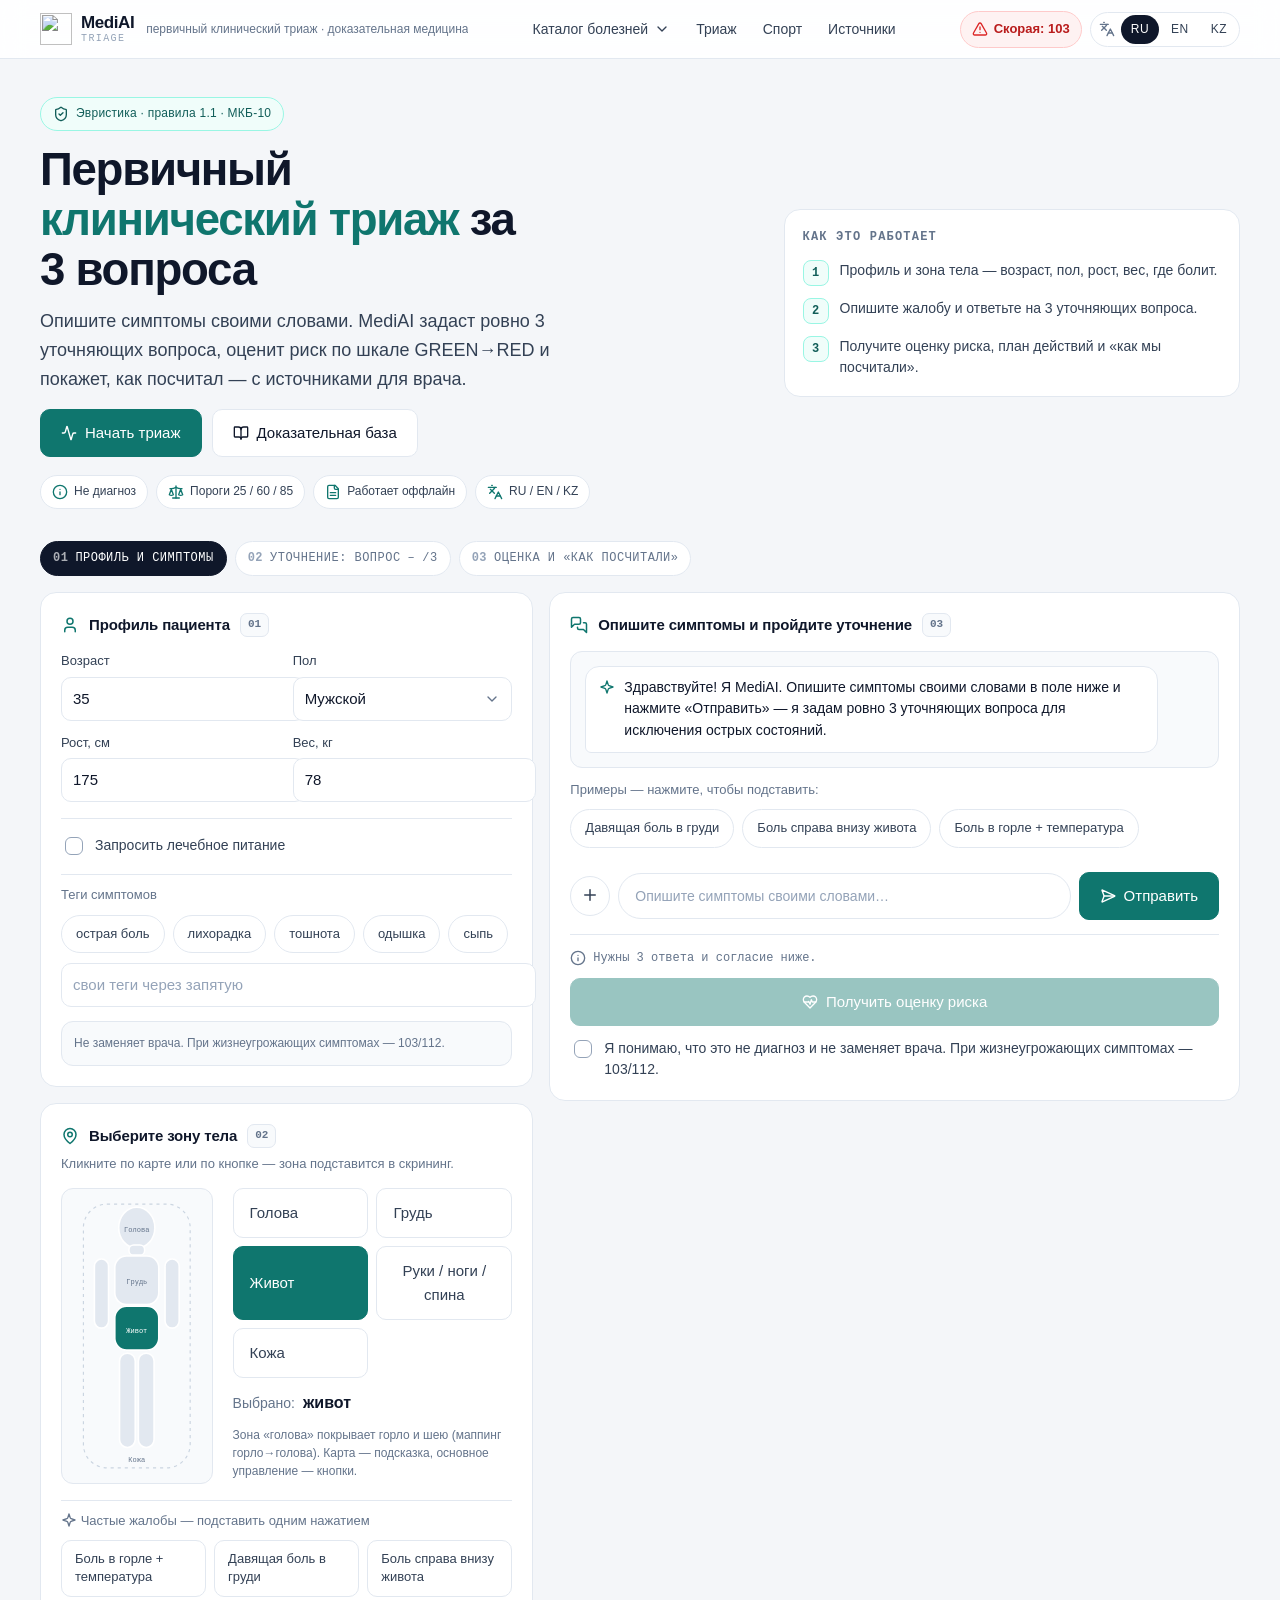
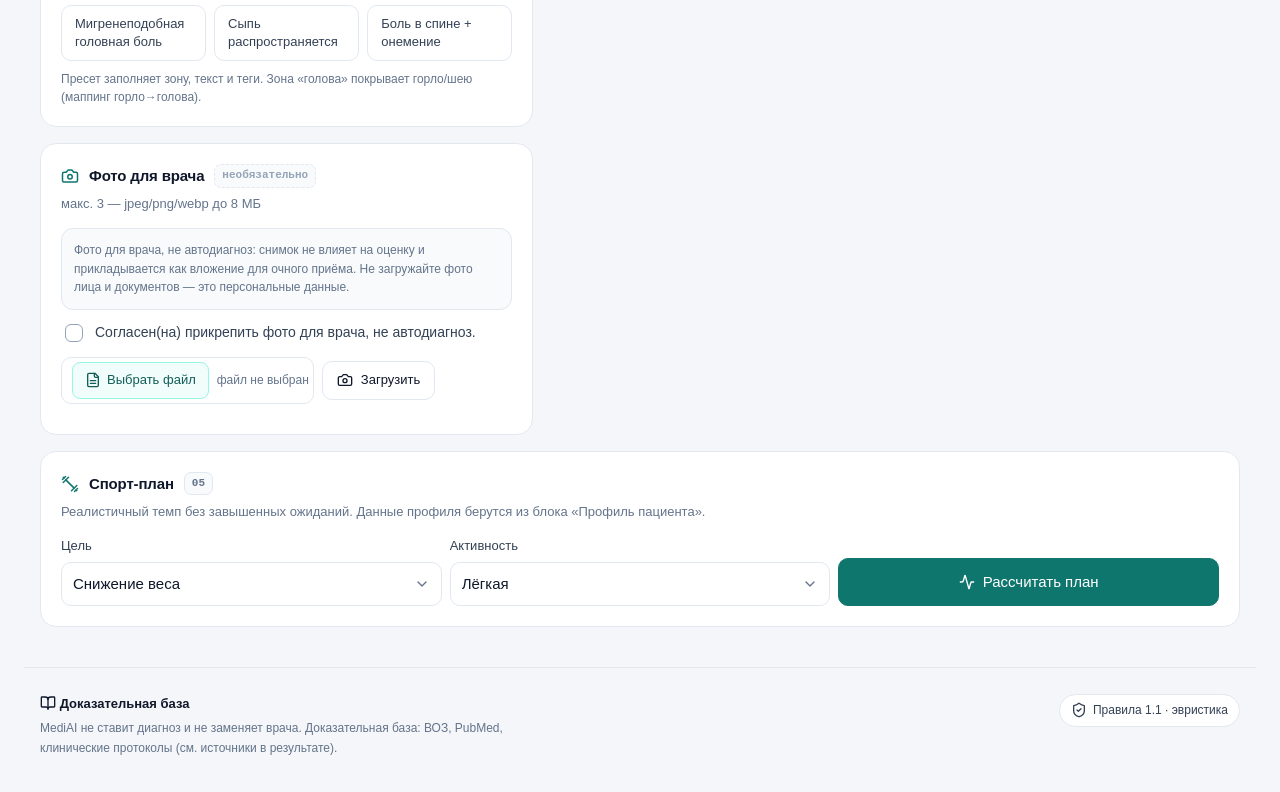
==== commit ac8a0591: "TASK-024: full frontend rework — CLINICAL CONSOLE design system Rewrites the whole visual layer of m" ====
--- a/medi-ai/app/static/index.html
+++ b/medi-ai/app/static/index.html
@@ -1,314 +1,848 @@
 <!DOCTYPE html>
 <html lang="ru">
 <head>
-  <meta charset="UTF-8" />
-  <meta name="viewport" content="width=device-width, initial-scale=1.0" />
-  <title data-i18n="docTitle">MediAI — первичный клинический триаж</title>
-  <link rel="icon" href="/static/logo.png" />
-  <link rel="stylesheet" href="/static/tailwind.css" />
-  <style>
-    .zone { cursor: pointer; transition: fill .15s ease, opacity .15s ease; }
-    .zone:hover { opacity: .75; }
-    .zone.active { fill: #0f172a !important; }
-    .loader-dots span { width: 6px; height: 6px; border-radius: 9999px; background: #94a3b8; display: inline-block; animation: bounce 1.2s infinite; }
-    .loader-dots span:nth-child(2) { animation-delay: .15s; }
-    .loader-dots span:nth-child(3) { animation-delay: .3s; }
-    @keyframes bounce { 0%, 60%, 100% { transform: translateY(0); opacity: .5; } 30% { transform: translateY(-6px); opacity: 1; } }
-    .mega { display: none; }
-    .mega.open { display: block; }
-    .chat-scroll { scrollbar-width: thin; }
-  </style>
+<meta charset="UTF-8" />
+<meta name="viewport" content="width=device-width, initial-scale=1.0" />
+<meta name="color-scheme" content="light" />
+<meta name="description" content="MediAI — первичный клинический триаж: эвристическая оценка риска, МКБ-10, доказательные источники. Не диагноз." />
+<title data-i18n="docTitle">MediAI — первичный клинический триаж</title>
+<link rel="icon" href="/static/mark.png" />
+<link rel="stylesheet" href="/static/tailwind.css" />
+<style>
+/* =====================================================================
+   MediAI — CLINICAL CONSOLE design system (TASK-024 full rework).
+   Local-only: no CDN, no external fonts/scripts/icons. Golos Text (OFL-1.1)
+   is vendored under /static/fonts and referenced with @font-face below.
+   Layer order: tokens -> reset glue -> base -> layout -> components -> motion.
+   ===================================================================== */
+
+/* --- 1. Typefaces (Golos Text 400/500/600, cyrillic + latin subsets) --- */
+@font-face{font-family:'Golos Text';font-style:normal;font-weight:400;font-display:swap;src:url('/static/fonts/golostext-cyrillic-400.woff2') format('woff2');unicode-range:U+0400-045F,U+0490-0491,U+04B0-04B1,U+2116}
+@font-face{font-family:'Golos Text';font-style:normal;font-weight:400;font-display:swap;src:url('/static/fonts/golostext-latin-400.woff2') format('woff2');unicode-range:U+0000-00FF,U+2013-2014,U+2018-2019,U+201C-201D,U+2026}
+@font-face{font-family:'Golos Text';font-style:normal;font-weight:500;font-display:swap;src:url('/static/fonts/golostext-cyrillic-500.woff2') format('woff2');unicode-range:U+0400-045F,U+0490-0491,U+04B0-04B1,U+2116}
+@font-face{font-family:'Golos Text';font-style:normal;font-weight:500;font-display:swap;src:url('/static/fonts/golostext-latin-500.woff2') format('woff2');unicode-range:U+0000-00FF,U+2013-2014,U+2018-2019,U+201C-201D,U+2026}
+@font-face{font-family:'Golos Text';font-style:normal;font-weight:600;font-display:swap;src:url('/static/fonts/golostext-cyrillic-600.woff2') format('woff2');unicode-range:U+0400-045F,U+0490-0491,U+04B0-04B1,U+2116}
+@font-face{font-family:'Golos Text';font-style:normal;font-weight:600;font-display:swap;src:url('/static/fonts/golostext-latin-600.woff2') format('woff2');unicode-range:U+0000-00FF,U+2013-2014,U+2018-2019,U+201C-201D,U+2026}
+
+/* --- 2. Tokens --- */
+:root{
+  /* surfaces */
+  --bg:#f4f6f9;
+  --bg-tint:#eef2f6;
+  --surface:#ffffff;
+  --surface-2:#f8fafc;
+  /* ink */
+  --ink:#0f172a;
+  --ink-2:#334155;
+  --muted:#64748b;
+  --muted-2:#94a3b8;
+  /* lines */
+  --line:#e2e8f0;
+  --line-2:#cbd5e1;
+  --line-strong:#94a3b8;
+  /* accent (clinical teal) */
+  --accent:#0f766e;
+  --accent-deep:#115e59;
+  --accent-tint:#f0fdfa;
+  --accent-line:#99f6e4;
+  --ring:0 0 0 2px #fff,0 0 0 4px rgba(15,118,110,.45);
+  /* semantic states */
+  --danger:#b91c1c;
+  --danger-fill:#dc2626;
+  --danger-tint:#fef2f2;
+  --danger-line:#fecaca;
+  --warn:#b45309;
+  --warn-tint:#fffbeb;
+  --warn-line:#fde68a;
+  --ok:#047857;
+  --ok-tint:#ecfdf5;
+  --ok-line:#a7f3d0;
+  /* triage semaphore (risk only — never decorative) */
+  --lvl-green:#16a34a;
+  --lvl-green-tint:#ecfdf5;
+  --lvl-yellow:#facc15;
+  --lvl-yellow-ink:#713f12;
+  --lvl-orange:#ea580c;
+  --lvl-orange-tint:#fff7ed;
+  --lvl-red:#dc2626;
+  --lvl-red-tint:#fef2f2;
+  /* geometry */
+  --r-card:16px;
+  --r-box:12px;
+  --r-input:10px;
+  --r-pill:999px;
+  --w-page:1200px;
+  --w-read:72ch;
+  /* type */
+  --font-body:'Golos Text',-apple-system,BlinkMacSystemFont,'Segoe UI',Roboto,'Helvetica Neue',Arial,sans-serif;
+  --font-mono:ui-monospace,'Cascadia Mono',SFMono-Regular,Menlo,Monaco,Consolas,monospace;
+  /* motion */
+  --ease:cubic-bezier(.2,.7,.3,1);
+  --t-fast:120ms;
+  --t-med:180ms;
+  --t-slow:260ms;
+  /* elevation — popovers only, cards stay hairline */
+  --pop:0 12px 32px -8px rgba(15,23,42,.18),0 2px 8px -2px rgba(15,23,42,.08);
+}
+
+/* --- 3. Base --- */
+html{-webkit-text-size-adjust:100%;scroll-behavior:smooth}
+body{
+  margin:0;
+  background:var(--bg);
+  color:var(--ink);
+  font-family:var(--font-body);
+  font-size:16px;
+  line-height:1.6;
+  font-weight:400;
+  -webkit-font-smoothing:antialiased;
+  text-rendering:optimizeLegibility;
+}
+h1,h2,h3,h4,p,ol,ul,li,figure{margin:0;padding:0}
+ol,ul{list-style:none}
+ol.list-decimal{list-style:decimal}
+ul.list-disc{list-style:disc}
+a{color:inherit;text-decoration:none}
+button,input,select,textarea{font:inherit;color:inherit;background:transparent}
+button{cursor:pointer;border:0}
+img,svg{display:block}
+::selection{background:var(--accent-tint);color:var(--accent-deep)}
+:focus-visible{outline:0;box-shadow:var(--ring);border-radius:8px}
+.tnum{font-variant-numeric:tabular-nums}
+.sr-only{position:absolute;width:1px;height:1px;padding:0;margin:-1px;overflow:hidden;clip:rect(0 0 0 0);white-space:nowrap;border:0}
+.skip{position:absolute;left:-9999px;top:0;z-index:100;background:var(--ink);color:#fff;padding:10px 16px;border-radius:0 0 10px 0}
+.skip:focus{left:0}
+
+/* --- 4. Icons --- */
+.ic{width:16px;height:16px;flex:none;display:inline-block;vertical-align:-3px;stroke:currentColor;fill:none;stroke-width:2;stroke-linecap:round;stroke-linejoin:round}
+.ic-lg{width:18px;height:18px;flex:none;display:inline-block;vertical-align:-3px;stroke:currentColor;fill:none;stroke-width:2;stroke-linecap:round;stroke-linejoin:round}
+.ic-xl{width:22px;height:22px;flex:none;display:inline-block;vertical-align:-4px;stroke:currentColor;fill:none;stroke-width:2;stroke-linecap:round;stroke-linejoin:round}
+#sprite{display:none}
+
+/* --- 5. Layout shell --- */
+.page{max-width:var(--w-page);margin:0 auto;padding:0 16px 40px;width:100%}
+.cols{display:grid;gap:16px;align-items:start}
+.col{display:flex;flex-direction:column;gap:16px;min-width:0}
+@media (min-width:1120px){
+  .cols{grid-template-columns:minmax(0,5fr) minmax(0,7fr)}
+}
+
+/* --- 6. Header --- */
+.hdr{position:sticky;top:0;z-index:40;background:rgba(255,255,255,.9);backdrop-filter:saturate(140%) blur(12px);-webkit-backdrop-filter:saturate(140%) blur(12px);border-bottom:1px solid var(--line)}
+.hdr-in{max-width:var(--w-page);margin:0 auto;padding:10px 16px;display:flex;align-items:center;gap:12px;flex-wrap:wrap}
+.brand{order:1;display:flex;align-items:center;gap:9px;font-size:17px;font-weight:600;letter-spacing:-.025em;color:var(--ink)}
+.brand img{width:32px;height:32px;object-fit:contain;flex:none}
+.brand-txt{display:flex;flex-direction:column;line-height:1.1}
+.brand-sub{font-size:10px;font-weight:500;letter-spacing:.14em;text-transform:uppercase;color:var(--muted-2);font-family:var(--font-mono)}
+.hdr-tag{order:2;font-size:12px;color:var(--muted);display:none;max-width:24rem;flex:0 1 auto;min-width:0;overflow:hidden;text-overflow:ellipsis;white-space:nowrap}
+@media (min-width:1180px){.hdr-tag{display:block}}
+/* ≥640px the header is a single non-wrapping row; only the tagline may truncate. */
+@media (min-width:640px){.hdr-in{flex-wrap:nowrap}}
+.nav{order:3;margin-left:auto;display:flex;align-items:center;gap:6px;flex-wrap:wrap;justify-content:flex-end}
+.nav a.navlink,.nav button.navlink{font-size:14px;color:var(--ink-2);padding:8px 10px;border-radius:9px;transition:background var(--t-fast) var(--ease),color var(--t-fast) var(--ease);display:inline-flex;align-items:center;gap:6px;white-space:nowrap}
+.nav a.navlink:hover,.nav button.navlink:hover{background:var(--surface-2);color:var(--ink)}
+.hdr-tools{order:4;display:flex;align-items:center;gap:8px;margin-left:auto}
+.only-sm{display:none}
+.em-pill{display:inline-flex;align-items:center;gap:6px;font-size:13px;font-weight:600;color:var(--danger);background:var(--danger-tint);border:1px solid var(--danger-line);padding:7px 11px;border-radius:var(--r-pill);white-space:nowrap}
+.em-pill .ic{color:var(--danger-fill)}
+.seg{display:inline-flex;align-items:center;gap:2px;padding:2px;border:1px solid var(--line);border-radius:var(--r-pill);background:var(--surface);max-width:100%}
+.seg-ic{color:var(--muted);margin:0 4px 0 6px}
+.seg .langBtn{font-size:12px;font-weight:500;letter-spacing:.04em;padding:5px 10px;border-radius:var(--r-pill);color:var(--ink-2);flex:none;transition:background var(--t-fast) var(--ease),color var(--t-fast) var(--ease)}
+.seg .langBtn:hover{background:var(--surface-2)}
+.seg .langBtn.is-on{background:var(--ink);color:#fff}
+/* <640px: exactly two rows — (brand | emergency + lang) then the nav strip. */
+@media (max-width:639px){
+  .hdr-in{padding:9px 16px;row-gap:8px;gap:8px}
+  .hdr-tag{display:none}
+  .brand img{width:30px;height:30px}
+  .hdr-tools{order:2;margin-left:auto;gap:6px}
+  .seg-ic{display:none}
+  .em-pill{font-size:12px;padding:6px 10px}
+  .seg .langBtn{padding:5px 9px}
+  .nav{order:3;width:100%;margin-left:0;justify-content:flex-start;gap:4px;flex-wrap:nowrap;overflow-x:auto;scrollbar-width:none}
+  .nav::-webkit-scrollbar{display:none}
+  .nav a.navlink,.nav button.navlink{padding:7px 9px;font-size:13px}
+  .nav a.nav-hide-sm{display:none}
+  .only-lg{display:none}
+  .only-sm{display:inline}
+}
+
+/* --- 7. Mega menu --- */
+.mega{position:absolute;left:0;right:0;top:100%;background:var(--surface);border-bottom:1px solid var(--line);box-shadow:var(--pop);display:none;max-height:min(70vh,640px);overflow-y:auto}
+.mega.open{display:block;animation:pop var(--t-fast) ease-out both}
+.mega-in{max-width:var(--w-page);margin:0 auto;padding:22px 16px 26px}
+.mega-head{display:flex;align-items:baseline;justify-content:space-between;gap:12px;margin-bottom:16px}
+.mega-title{font-size:16px;font-weight:600;letter-spacing:-.01em}
+.mega-sub{font-size:12px;color:var(--muted);font-weight:400}
+#megaGrid{display:grid;grid-template-columns:repeat(2,minmax(0,1fr));gap:22px}
+@media (min-width:768px){#megaGrid{grid-template-columns:repeat(4,minmax(0,1fr))}}
+.mega-cat{font-size:11px;font-weight:600;letter-spacing:.1em;text-transform:uppercase;color:var(--muted);margin-bottom:9px}
+.mega-list{display:flex;flex-direction:column;gap:9px}
+.mega-item{font-size:13px;line-height:1.45}
+.mega-name{font-weight:500;color:var(--ink)}
+.mega-icd{font-family:var(--font-mono);font-size:11px;padding:1px 5px;border-radius:5px;background:var(--bg-tint);color:var(--ink-2);border:1px solid var(--line)}
+.mega-hint{font-size:12px;color:var(--muted)}
+
+/* --- 8. Hero --- */
+.hero{padding:30px 0 6px;display:grid;gap:20px}
+@media (min-width:900px){.hero{grid-template-columns:minmax(0,1.55fr) minmax(0,1fr);align-items:center;padding:38px 0 10px;gap:36px}}
+.eyebrow{display:inline-flex;align-items:center;gap:7px;font-size:12px;font-weight:500;letter-spacing:.02em;color:var(--accent-deep);background:var(--accent-tint);border:1px solid var(--accent-line);padding:6px 12px;border-radius:var(--r-pill);margin-bottom:14px}
+.hero h1{font-size:clamp(1.75rem,1.05rem + 2.6vw,2.85rem);line-height:1.1;font-weight:600;letter-spacing:-.028em;margin-bottom:12px;max-width:20ch}
+.hero h1 .hl{color:var(--accent)}
+.hero-sub{font-size:clamp(1rem,.94rem + .3vw,1.125rem);line-height:1.6;color:var(--ink-2);max-width:52ch;margin-bottom:16px}
+.hero-cta{display:flex;flex-wrap:wrap;gap:10px;align-items:center;margin-bottom:18px}
+.chips-trust{display:flex;flex-wrap:wrap;gap:8px}
+.trust{display:inline-flex;align-items:center;gap:6px;font-size:12px;color:var(--ink-2);background:var(--surface);border:1px solid var(--line);padding:6px 11px;border-radius:var(--r-pill)}
+.trust .ic{color:var(--accent)}
+.howto{background:var(--surface);border:1px solid var(--line);border-radius:var(--r-card);padding:18px}
+.howto-t{font-size:12px;font-weight:600;letter-spacing:.1em;text-transform:uppercase;color:var(--muted);margin-bottom:12px;font-family:var(--font-mono)}
+.howto ol{display:flex;flex-direction:column;gap:12px}
+.howto li{display:flex;gap:11px;align-items:flex-start;font-size:14px;line-height:1.5;color:var(--ink-2)}
+.howto .num{flex:none;width:24px;height:24px;border-radius:8px;background:var(--accent-tint);border:1px solid var(--accent-line);color:var(--accent-deep);font-size:12px;font-weight:600;display:flex;align-items:center;justify-content:center;font-family:var(--font-mono)}
+
+/* --- 9. Step rail --- */
+.rail{display:flex;gap:8px;flex-wrap:wrap;align-items:center;margin:22px 0 16px}
+.rail li{display:inline-flex;align-items:center;gap:7px;font-size:12px;font-family:var(--font-mono);letter-spacing:.04em;text-transform:uppercase;color:var(--muted);background:var(--surface);border:1px solid var(--line);padding:7px 12px;border-radius:var(--r-pill);transition:background var(--t-med) var(--ease),color var(--t-med) var(--ease),border-color var(--t-med) var(--ease)}
+.rail li .step-n{font-weight:600;color:var(--muted-2)}
+.rail li.is-cur{background:var(--ink);border-color:var(--ink);color:#fff}
+.rail li.is-cur .step-n{color:rgba(255,255,255,.65)}
+.rail li.is-done{background:var(--accent-tint);border-color:var(--accent-line);color:var(--accent-deep)}
+.rail li.is-done .step-n{color:var(--accent)}
+.rail .step-check{display:none}
+.rail li.is-done .step-check{display:inline-block}
+
+/* --- 10. Cards --- */
+.card{background:var(--surface);border:1px solid var(--line);border-radius:var(--r-card);padding:20px}
+.card-h{display:flex;align-items:center;gap:10px;margin-bottom:14px}
+.card-h .ic-lg{color:var(--accent)}
+.card-t{font-size:15px;font-weight:600;letter-spacing:-.01em}
+.card-n{flex:none;font-family:var(--font-mono);font-size:11px;font-weight:600;color:var(--muted);border:1px solid var(--line);border-radius:7px;padding:2px 7px;background:var(--surface-2)}
+.card-n.opt{color:var(--muted-2);border-style:dashed}
+.card-sub{font-size:13px;color:var(--muted);line-height:1.55;margin:-6px 0 14px}
+.card-h + .card-sub{margin-top:-8px}
+.divider{height:1px;background:var(--line);margin:16px 0}
+
+/* --- 11. Fields --- */
+.grid2{display:grid;grid-template-columns:repeat(2,minmax(0,1fr));gap:12px}
+.field{display:block;font-size:13px;font-weight:500;color:var(--ink-2)}
+.field > span{display:block;margin-bottom:5px}
+.inp,select.inp{width:100%;background:var(--surface);border:1px solid var(--line);border-radius:var(--r-input);padding:9px 11px;font-size:15px;color:var(--ink);min-width:0;transition:border-color var(--t-fast) var(--ease),box-shadow var(--t-fast) var(--ease)}
+.inp::placeholder{color:var(--muted-2)}
+.inp:hover{border-color:var(--line-2)}
+.inp:focus{outline:0;border-color:var(--accent);box-shadow:var(--ring)}
+select.inp{appearance:none;-webkit-appearance:none;padding-right:34px;background-image:url("data:image/svg+xml;charset=utf-8,%3Csvg xmlns='http://www.w3.org/2000/svg' width='16' height='16' viewBox='0 0 24 24' fill='none' stroke='%2364748b' stroke-width='2' stroke-linecap='round' stroke-linejoin='round'%3E%3Cpath d='m6 9 6 6 6-6'/%3E%3C/svg%3E");background-repeat:no-repeat;background-position:right 11px center;cursor:pointer}
+select.inp:focus{border-color:var(--accent);box-shadow:0 0 0 2px var(--accent)}
+.check{display:flex;align-items:flex-start;gap:9px;font-size:14px;line-height:1.5;color:var(--ink-2);cursor:pointer}
+.check input{appearance:none;-webkit-appearance:none;flex:none;width:18px;height:18px;margin-top:2px;border:1px solid var(--line-strong);border-radius:6px;background:var(--surface);transition:background var(--t-fast) var(--ease),border-color var(--t-fast) var(--ease)}
+.check input:hover{border-color:var(--accent)}
+.check input:checked{background:var(--accent) url("data:image/svg+xml;charset=utf-8,%3Csvg xmlns='http://www.w3.org/2000/svg' width='12' height='12' viewBox='0 0 24 24' fill='none' stroke='%23fff' stroke-width='3.4' stroke-linecap='round' stroke-linejoin='round'%3E%3Cpath d='M20 6 9 17l-5-5'/%3E%3C/svg%3E") center/12px 12px no-repeat;border-color:var(--accent)}
+.check input:focus-visible{outline:0;box-shadow:var(--ring)}
+
+/* --- 12. Buttons & chips --- */
+.btn{display:inline-flex;align-items:center;justify-content:center;gap:8px;font-size:15px;font-weight:500;padding:11px 20px;border-radius:var(--r-input);border:1px solid transparent;transition:background var(--t-fast) var(--ease),color var(--t-fast) var(--ease),border-color var(--t-fast) var(--ease),transform var(--t-fast) var(--ease),opacity var(--t-fast) var(--ease)}
+.btn:active{transform:scale(.97)}
+.btn-primary{background:var(--accent);border-color:var(--accent);color:#fff}
+.btn-primary:hover:not(:disabled){background:var(--accent-deep);border-color:var(--accent-deep)}
+.btn-ghost{background:var(--surface);border-color:var(--line);color:var(--ink)}
+.btn-ghost:hover:not(:disabled){background:var(--surface-2);border-color:var(--line-2)}
+.btn:disabled{opacity:.42;cursor:not-allowed;transform:none}
+.btn-sm{font-size:13px;padding:8px 14px}
+.btn-icon{width:40px;height:40px;padding:0;border-radius:var(--r-pill);border:1px solid var(--line);background:var(--surface);color:var(--ink-2);flex:none}
+.btn-icon:hover{background:var(--surface-2);color:var(--ink)}
+.btn-link{font-size:13px;color:var(--muted);padding:6px 8px;border-radius:8px}
+.btn-link:hover{color:var(--ink);background:var(--surface-2)}
+
+.chip{display:inline-flex;align-items:center;gap:7px;font-size:13px;font-weight:500;color:var(--ink-2);background:var(--surface);border:1px solid var(--line);border-radius:var(--r-pill);padding:8px 14px;transition:background var(--t-fast) var(--ease),color var(--t-fast) var(--ease),border-color var(--t-fast) var(--ease),transform var(--t-fast) var(--ease)}
+.chip:hover{background:var(--surface-2);border-color:var(--line-2)}
+.chip:active{transform:scale(.97)}
+.chip.is-on{background:var(--ink);border-color:var(--ink);color:#fff}
+.chip.is-on:hover{background:var(--ink);border-color:var(--ink);color:#fff}
+.chip-zone{font-size:15px;padding:12px 16px;justify-content:flex-start;border-radius:var(--r-input);min-height:48px}
+.chip-zone.is-on{background:var(--accent);border-color:var(--accent);color:#fff}
+.chip-zone.is-on:hover{background:var(--accent);border-color:var(--accent)}
+.chip-preset{font-size:13px;padding:9px 13px;text-align:left;align-items:flex-start;line-height:1.4;border-radius:var(--r-input)}
+.chip-preset.is-on{background:var(--accent-tint);border-color:var(--accent-line);color:var(--accent-deep)}
+.rows{display:flex;flex-wrap:wrap;gap:8px}
+.rows-grid{display:grid;grid-template-columns:repeat(2,minmax(0,1fr));gap:8px}
+@media (min-width:640px){.rows-grid{grid-template-columns:repeat(3,minmax(0,1fr))}}
+.rows-zones{display:grid;grid-template-columns:repeat(2,minmax(0,1fr));gap:8px}
+@media (min-width:640px){.rows-zones{grid-template-columns:repeat(3,minmax(0,1fr))}}
+@media (min-width:1120px){.rows-zones{grid-template-columns:repeat(2,minmax(0,1fr))}}
+
+/* --- 13. Body map --- */
+.zoner{display:grid;gap:18px}
+@media (min-width:640px){.zoner{grid-template-columns:auto minmax(0,1fr);gap:20px;align-items:start}}
+.mapwrap{background:var(--surface-2);border:1px solid var(--line);border-radius:var(--r-box);padding:12px;justify-self:center}
+#bodyMap{height:230px;width:auto}
+@media (min-width:640px){#bodyMap{height:270px}}
+.zone{cursor:pointer;fill:var(--line);stroke:var(--surface);stroke-width:2;transition:fill var(--t-med) var(--ease),opacity var(--t-med) var(--ease)}
+.zone:hover{opacity:.72}
+.zone.is-active{fill:var(--accent)}
+.zone-halo{fill:none;stroke:var(--line-2);stroke-width:1.5;stroke-dasharray:4 5;cursor:pointer;transition:stroke var(--t-med) var(--ease),fill var(--t-med) var(--ease)}
+.zone-halo:hover{stroke:var(--accent)}
+.zone-halo.is-active{stroke:var(--accent);fill:var(--accent-tint)}
+.zone-lab{font-family:var(--font-mono);font-size:9px;font-weight:500;fill:var(--muted);text-anchor:middle;pointer-events:none;transition:fill var(--t-med) var(--ease)}
+.zone.is-active + .zone-lab,.zone-lab.is-active{fill:#fff}
+.zone-halo.is-active + .zone-lab{fill:var(--accent-deep)}
+.zone-read{display:flex;align-items:center;gap:8px;font-size:14px;color:var(--muted);margin-top:12px}
+.zone-read b{font-size:16px;font-weight:600;color:var(--ink)}
+.zone-note{font-size:12px;color:var(--muted);line-height:1.5;margin-top:10px}
+
+/* --- 14. Photo block --- */
+.file-wrap{display:inline-flex;align-items:center;gap:8px;max-width:100%;background:var(--surface);border:1px solid var(--line);border-radius:var(--r-input);padding:4px 4px 4px 10px;position:relative;transition:border-color var(--t-fast) var(--ease),box-shadow var(--t-fast) var(--ease)}
+.file-wrap:focus-within{border-color:var(--accent);box-shadow:var(--ring)}
+.file-native{position:absolute;inset:0;width:100%;height:100%;opacity:0;cursor:pointer}
+.file-btn{display:inline-flex;align-items:center;gap:6px;flex:none;font-size:13px;font-weight:500;color:var(--accent-deep);background:var(--accent-tint);border:1px solid var(--accent-line);border-radius:8px;padding:7px 12px;white-space:nowrap;pointer-events:none}
+.file-name{font-size:12px;color:var(--muted);max-width:12rem;overflow:hidden;text-overflow:ellipsis;white-space:nowrap}
+@media (max-width:639px){.file-name{max-width:7rem}}
+.photo-row{display:flex;flex-wrap:wrap;gap:8px;align-items:center}
+.photo-chip{display:inline-flex;align-items:center;gap:4px;background:var(--surface);border:1px solid var(--line);border-radius:var(--r-pill);padding:4px 5px 4px 11px;font-size:12px}
+.photo-chip .pid{font-family:var(--font-mono);color:var(--ink-2)}
+.photo-chip .rm{font-size:12px;color:var(--danger);padding:3px 8px;border-radius:var(--r-pill);transition:background var(--t-fast) var(--ease)}
+.photo-chip .rm:hover{background:var(--danger-tint)}
+.hint{font-size:12px;color:var(--muted);line-height:1.5;margin-top:9px}
+.hint.is-err{color:var(--danger)}
+.note{font-size:12px;color:var(--muted);line-height:1.55;background:var(--surface-2);border:1px solid var(--line);border-radius:var(--r-box);padding:12px}
+
+/* --- 15. Chat --- */
+#chat{display:flex;flex-direction:column;gap:12px;max-height:400px;overflow-y:auto;background:var(--surface-2);border:1px solid var(--line);border-radius:var(--r-box);padding:14px;margin-bottom:12px;scrollbar-width:thin}
+.msg{max-width:88%;padding:10px 13px;border-radius:14px;font-size:14px;line-height:1.55;white-space:pre-wrap;overflow-wrap:anywhere}
+.msg.ai{align-self:flex-start;background:var(--surface);border:1px solid var(--line);color:var(--ink);border-bottom-left-radius:6px}
+.msg.user{align-self:flex-end;background:var(--ink);color:#fff;border-bottom-right-radius:6px}
+.msg.lead{display:flex;gap:9px;align-items:flex-start}
+.msg.lead .ic{color:var(--accent);margin-top:2px}
+.msg-enter{animation:rise var(--t-med) var(--ease) both}
+#loader{display:none;align-items:center;gap:9px;font-size:13px;color:var(--muted);margin-bottom:12px}
+#loader.is-on{display:flex}
+.dots span{width:6px;height:6px;border-radius:var(--r-pill);background:var(--muted-2);display:inline-block;animation:bounce 1.2s infinite}
+.dots span:nth-child(2){animation-delay:.15s}
+.dots span:nth-child(3){animation-delay:.3s}
+.composer{display:flex;align-items:center;gap:8px}
+.composer .inp{border-radius:var(--r-pill);padding:11px 16px;font-size:14px}
+.plus-wrap{position:relative;flex:none}
+.pop{position:absolute;bottom:52px;left:0;width:236px;background:var(--surface);border:1px solid var(--line);border-radius:var(--r-box);box-shadow:var(--pop);padding:6px;z-index:30;animation:pop var(--t-fast) ease-out both}
+.pop button{display:flex;align-items:center;gap:8px;width:100%;text-align:left;font-size:14px;color:var(--ink-2);padding:9px 10px;border-radius:8px}
+.pop button:hover{background:var(--surface-2);color:var(--ink)}
+#questions{display:flex;flex-direction:column;gap:12px;margin-bottom:12px}
+.qcard{background:var(--surface);border:1px solid var(--line);border-radius:var(--r-box);padding:14px;animation:rise var(--t-med) var(--ease) both}
+.qcount{font-family:var(--font-mono);font-size:11px;letter-spacing:.08em;text-transform:uppercase;color:var(--muted);margin-bottom:7px}
+.qtext{font-size:15px;font-weight:500;line-height:1.5;margin-bottom:6px}
+.qwhy{font-size:12px;color:var(--muted);line-height:1.5;margin-bottom:11px}
+.qnav{display:flex;align-items:center;gap:10px;margin-top:11px}
+.qdone{font-size:12px;color:var(--muted)}
+.skel{background:var(--surface);border:1px solid var(--line);border-radius:var(--r-box);padding:14px}
+.skel .bar{height:12px;border-radius:6px;background:var(--line);margin-bottom:9px}
+.skel .bar.w1{width:66%}
+.skel .bar.w2{width:44%}
+.final-wrap{margin-top:14px;padding-top:14px;border-top:1px solid var(--line)}
+.final-hint{display:flex;align-items:center;gap:7px;font-size:12px;color:var(--muted);margin-bottom:10px;font-family:var(--font-mono)}
+.final-hint.ready{color:var(--ok)}
+.final-hint .ic{flex:none}
+
+/* --- 16. Result --- */
+#result{display:none}
+#result.is-on{display:block}
+#emergencyBanner{display:none;align-items:flex-start;gap:9px;background:var(--danger-fill);color:#fff;border-radius:var(--r-box);padding:13px 15px;font-size:14px;font-weight:500;line-height:1.5;margin-bottom:14px}
+#emergencyBanner.is-on{display:flex}
+.banner-ic{flex:none;margin-top:1px}
+.framing{background:var(--surface-2);border:1px solid var(--line);border-left:3px solid var(--muted-2);border-radius:var(--r-box);padding:13px 15px;font-size:14px;line-height:1.55;color:var(--ink-2);margin-bottom:14px}
+.framing[data-kind="redflag"]{background:var(--danger-tint);border-color:var(--danger-line);border-left-color:var(--danger-fill);color:#7f1d1d}
+.framing[data-kind="cold"]{background:var(--accent-tint);border-color:var(--accent-line);border-left-color:var(--accent)}
+.framing[data-kind="chronic"]{background:var(--warn-tint);border-color:var(--warn-line);border-left-color:var(--warn)}
+#photosBox{display:none;background:var(--surface-2);border:1px solid var(--line);border-radius:var(--r-box);padding:12px 14px;font-size:13px;color:var(--ink-2);margin-bottom:14px}
+#photosBox.is-on{display:block}
+.stamp{display:flex;align-items:center;gap:14px;flex-wrap:wrap;margin-bottom:14px}
+.badge{display:inline-flex;align-items:center;gap:7px;font-family:var(--font-mono);font-size:14px;font-weight:600;letter-spacing:.06em;color:#fff;background:var(--muted);padding:9px 15px;border-radius:var(--r-pill)}
+.badge[data-level="GREEN"]{background:var(--lvl-green)}
+.badge[data-level="YELLOW"]{background:var(--lvl-yellow);color:var(--lvl-yellow-ink)}
+.badge[data-level="ORANGE"]{background:var(--lvl-orange)}
+.badge[data-level="RED"]{background:var(--lvl-red)}
+.stat{display:flex;flex-direction:column;line-height:1.25}
+.stat .k{font-size:11px;letter-spacing:.09em;text-transform:uppercase;color:var(--muted);font-family:var(--font-mono)}
+.stat .v{font-size:16px;font-weight:600;font-variant-numeric:tabular-nums}
+.scale{position:relative;display:flex;height:10px;border-radius:var(--r-pill);overflow:visible;margin:6px 0 6px}
+.scale .seg-i{height:100%}
+.scale .seg-i:first-child{border-radius:var(--r-pill) 0 0 var(--r-pill)}
+.scale .seg-i:last-child{border-radius:0 var(--r-pill) var(--r-pill) 0}
+.s-green{width:25%;background:var(--lvl-green)}
+.s-yellow{width:35%;background:var(--lvl-yellow)}
+.s-orange{width:25%;background:var(--lvl-orange)}
+.s-red{width:15%;background:var(--lvl-red)}
+#riskMarker{position:absolute;top:-9px;left:0;width:6px;height:28px;border-radius:3px;background:var(--ink);box-shadow:0 0 0 2px #fff,0 1px 3px rgba(15,23,42,.35);transition:left var(--t-slow) var(--ease)}
+.ticks{display:flex;justify-content:space-between;font-family:var(--font-mono);font-size:11px;color:var(--muted);font-variant-numeric:tabular-nums;margin-bottom:20px}
+.cols2{display:grid;gap:20px}
+@media (min-width:768px){.cols2{grid-template-columns:repeat(2,minmax(0,1fr))}}
+.blk-t{display:flex;align-items:center;gap:8px;font-size:14px;font-weight:600;margin-bottom:10px}
+.blk-t .ic{color:var(--accent)}
+.cond{background:var(--surface);border:1px solid var(--line);border-radius:var(--r-box);padding:12px;margin-bottom:9px}
+.cond-h{display:flex;align-items:baseline;justify-content:space-between;gap:10px}
+.cond-h b{font-size:14px;font-weight:600}
+.cond-icd{font-family:var(--font-mono);font-size:11px;background:var(--bg-tint);border:1px solid var(--line);border-radius:5px;padding:1px 6px;color:var(--ink-2);flex:none}
+.cond-bar{height:6px;border-radius:var(--r-pill);background:var(--line);margin:9px 0 7px;overflow:hidden}
+.cond-bar i{display:block;height:100%;border-radius:var(--r-pill);background:var(--accent)}
+.cond-why{font-size:12px;color:var(--muted);line-height:1.5}
+.box{background:var(--surface-2);border:1px solid var(--line);border-radius:var(--r-box);padding:14px;font-size:14px;line-height:1.55;color:var(--ink-2)}
+.box .regime{font-size:14px;font-weight:600}
+.box .regime.ok{color:var(--ok)}
+.box .regime.no{color:var(--danger)}
+.box .warn{font-weight:600;color:var(--danger);margin-top:7px}
+.box h4{font-size:13px;font-weight:600;color:var(--ink);margin:11px 0 4px}
+.list{display:flex;flex-direction:column;gap:5px;font-size:14px;line-height:1.5;color:var(--ink-2)}
+.list li{position:relative;padding-left:18px}
+.list li::before{content:"";position:absolute;left:4px;top:.62em;width:5px;height:5px;border-radius:2px;background:var(--accent)}
+.list.decimal{counter-reset:n}
+.list.decimal li{padding-left:26px}
+.list.decimal li::before{content:counter(n);counter-increment:n;top:0;left:0;width:auto;height:auto;background:none;font-family:var(--font-mono);font-size:12px;font-weight:600;color:var(--accent);line-height:1.7}
+.list.danger li::before{background:var(--danger-fill)}
+.kv{display:flex;gap:8px;font-size:14px;margin-top:11px}
+.kv .k{color:var(--muted)}
+.kv b{font-weight:600}
+#howCounted{background:var(--surface-2);border:1px solid var(--line);border-left:3px solid var(--accent);border-radius:var(--r-box);padding:15px;margin-top:20px}
+#howCounted .meta{font-size:12px;color:var(--muted);line-height:1.55;margin-bottom:10px}
+.ev{display:flex;flex-direction:column;gap:9px;font-size:13px}
+.ev a{color:var(--accent);text-decoration:underline;text-underline-offset:2px;transition:color var(--t-fast) var(--ease)}
+.ev a:hover{color:var(--accent-deep)}
+.ev .ty{font-family:var(--font-mono);font-size:11px;color:var(--muted);margin-left:6px}
+#sportOut{display:none;margin-top:18px;font-size:14px}
+#sportOut.is-on{display:block}
+.sport-grid{display:grid;grid-template-columns:repeat(2,minmax(0,1fr));gap:10px;margin-bottom:14px}
+@media (min-width:640px){.sport-grid{grid-template-columns:repeat(4,minmax(0,1fr))}}
+.sport-stat{background:var(--surface-2);border:1px solid var(--line);border-radius:var(--r-box);padding:11px 12px}
+.sport-stat .k{font-size:11px;letter-spacing:.08em;text-transform:uppercase;color:var(--muted);font-family:var(--font-mono);display:block;margin-bottom:3px}
+.sport-stat .v{font-size:16px;font-weight:600;font-variant-numeric:tabular-nums}
+.sport-stat .x{font-size:12px;color:var(--muted)}
+
+/* --- 17. Footer --- */
+.foot{max-width:var(--w-page);margin:0 auto;padding:26px 16px 34px;border-top:1px solid var(--line);display:flex;flex-wrap:wrap;gap:12px;justify-content:space-between;align-items:flex-start}
+.foot p{font-size:12px;color:var(--muted);line-height:1.6;max-width:70ch}
+.foot .badge-mini{display:inline-flex;align-items:center;gap:6px;font-size:12px;color:var(--ink-2);background:var(--surface);border:1px solid var(--line);padding:6px 11px;border-radius:var(--r-pill)}
+
+/* --- 18. Motion --- */
+@keyframes rise{from{opacity:0;transform:translateY(8px)}to{opacity:1;transform:none}}
+@keyframes pop{from{opacity:0;transform:scale(.98)}to{opacity:1;transform:none}}
+@keyframes bounce{0%,60%,100%{transform:translateY(0);opacity:.5}30%{transform:translateY(-5px);opacity:1}}
+@keyframes pulse{0%,100%{opacity:1}50%{opacity:.55}}
+.animate-pulse{animation:pulse 2s cubic-bezier(.4,0,.6,1) infinite}
+.reveal{animation:rise 420ms var(--ease) both;animation-delay:calc(var(--i,0) * 70ms)}
+@media (prefers-reduced-motion:reduce){
+  html{scroll-behavior:auto}
+  *,*::before,*::after{animation:none!important;transition:none!important}
+  .reveal{opacity:1;transform:none}
+}
+</style>
 </head>
-<body class="bg-slate-50 text-slate-900 min-h-screen flex flex-col">
-
-  <!-- ===== Header ===== -->
-  <header class="bg-white border-b border-slate-200 sticky top-0 z-40">
-    <div class="max-w-6xl mx-auto px-4 py-3 flex items-center gap-4">
-      <a href="/" class="flex items-center gap-2 text-base font-semibold tracking-tight"><img src="/static/logo.png" alt="MediAI" class="h-8 w-8" style="height:2rem;width:2rem;object-fit:contain">MediAI</a>
-      <span id="headerTagline" data-i18n="tagline" class="hidden md:inline text-xs text-slate-500">первичный клинический триаж · доказательная медицина</span>
-      <nav class="ml-auto flex items-center gap-1 text-sm">
-        <div class="relative">
-          <button id="megaBtn" data-i18n="catalog" class="px-3 py-1.5 rounded-lg border text-slate-700 hover:bg-slate-100">Каталог болезней ▾</button>
-        </div>
-        <a id="navTriage" data-i18n="triage" href="#triage" class="px-3 py-1.5 rounded-lg text-slate-600 hover:bg-slate-100">Триаж</a>
-        <a id="navSport" data-i18n="sport" href="#sport" class="px-3 py-1.5 rounded-lg text-slate-600 hover:bg-slate-100">Спорт</a>
-        <a id="navEvidence" data-i18n="evidence" href="#evidence" class="hidden md:inline px-3 py-1.5 rounded-lg text-slate-600 hover:bg-slate-100">Источники</a>
-        <span id="emergencyLabel" data-i18n="emergency" class="px-2 py-1.5 text-sm font-medium text-red-700">Скорая: 103</span>
-        <div id="langRow" class="flex items-center gap-1 ml-2" role="group" aria-label="Язык / Language / Тіл">
-          <button data-lang="ru" class="langBtn px-2 py-1 rounded-lg border text-xs">RU</button>
-          <button data-lang="en" class="langBtn px-2 py-1 rounded-lg border text-xs">EN</button>
-          <button data-lang="kz" class="langBtn px-2 py-1 rounded-lg border text-xs">KZ</button>
-        </div>
-      </nav>
-    </div>
-    <!-- WebMD мега-меню: 4 колонки, данные из GET /api/conditions -->
-    <div id="megaMenu" class="mega absolute left-0 right-0 top-full bg-white border-b border-slate-200 z-40">
-      <div class="max-w-6xl mx-auto px-4 py-6">
-        <div class="flex items-center justify-between mb-4">
-          <h2 class="font-semibold text-base"><span data-i18n="megaTitle">Каталог заболеваний</span> <span data-i18n="megaSub" class="text-xs font-normal text-slate-500">с кодами МКБ-10</span></h2>
-          <button id="megaClose" data-i18n="megaClose" class="text-sm text-slate-500 hover:text-slate-900">Закрыть ✕</button>
-        </div>
-        <div id="megaGrid" class="grid grid-cols-2 md:grid-cols-4 gap-6">
-          <p class="text-sm text-slate-500 loader-dots"><span data-i18n="megaLoading">Загрузка каталога</span> <span></span><span></span><span></span></p>
-        </div>
+<body>
+
+<!-- ===== Icon sprite (Lucide paths, MIT; inline so the page stays offline) ===== -->
+<svg id="sprite" xmlns="http://www.w3.org/2000/svg" aria-hidden="true" focusable="false">
+  <symbol id="i-activity" viewBox="0 0 24 24"><path d="M22 12h-2.48a2 2 0 0 0-1.93 1.46l-2.35 8.36a.25.25 0 0 1-.48 0L9.24 2.18a.25.25 0 0 0-.48 0l-2.35 8.36A2 2 0 0 1 4.49 12H2"/></symbol>
+  <symbol id="i-messages" viewBox="0 0 24 24"><path d="M14 9a2 2 0 0 1-2 2H6l-4 4V4a2 2 0 0 1 2-2h8a2 2 0 0 1 2 2z"/><path d="M18 9h2a2 2 0 0 1 2 2v11l-4-4h-6a2 2 0 0 1-2-2v-1"/></symbol>
+  <symbol id="i-user" viewBox="0 0 24 24"><path d="M19 21v-2a4 4 0 0 0-4-4H9a4 4 0 0 0-4 4v2"/><circle cx="12" cy="7" r="4"/></symbol>
+  <symbol id="i-pin" viewBox="0 0 24 24"><path d="M20 10c0 6-8 12-8 12s-8-6-8-12a8 8 0 0 1 16 0Z"/><circle cx="12" cy="10" r="3"/></symbol>
+  <symbol id="i-camera" viewBox="0 0 24 24"><path d="M14.5 4h-5L7 7H4a2 2 0 0 0-2 2v9a2 2 0 0 0 2 2h16a2 2 0 0 0 2-2V9a2 2 0 0 0-2-2h-3l-2.5-3z"/><circle cx="12" cy="13" r="3"/></symbol>
+  <symbol id="i-dumbbell" viewBox="0 0 24 24"><path d="m6.5 6.5 11 11"/><path d="m21 21-1-1"/><path d="m3 3 1 1"/><path d="m18 22 4-4"/><path d="m2 6 4-4"/><path d="m3 10 7-7"/><path d="m14 21 7-7"/></symbol>
+  <symbol id="i-alert" viewBox="0 0 24 24"><path d="m21.73 18-8-14a2 2 0 0 0-3.48 0l-8 14A2 2 0 0 0 4 21h16a2 2 0 0 0 1.73-3Z"/><path d="M12 9v4"/><path d="M12 17h.01"/></symbol>
+  <symbol id="i-check" viewBox="0 0 24 24"><path d="M21.801 10A10 10 0 1 1 17 3.335"/><path d="m9 11 3 3L22 4"/></symbol>
+  <symbol id="i-x" viewBox="0 0 24 24"><path d="M18 6 6 18"/><path d="m6 6 12 12"/></symbol>
+  <symbol id="i-chevron" viewBox="0 0 24 24"><path d="m6 9 6 6 6-6"/></symbol>
+  <symbol id="i-lang" viewBox="0 0 24 24"><path d="m5 8 6 6"/><path d="m4 14 6-6 2-3"/><path d="M2 5h12"/><path d="M7 2h1"/><path d="m22 22-5-10-5 10"/><path d="M14 18h6"/></symbol>
+  <symbol id="i-reset" viewBox="0 0 24 24"><path d="M3 12a9 9 0 1 0 9-9 9.75 9.75 0 0 0-6.74 2.74L3 8"/><path d="M3 3v5h5"/></symbol>
+  <symbol id="i-sparkles" viewBox="0 0 24 24"><path d="m12 3-1.9 5.8a2 2 0 0 1-1.29 1.29L3 12l5.8 1.9a2 2 0 0 1 1.29 1.29L12 21l1.9-5.8a2 2 0 0 1 1.29-1.29L21 12l-5.8-1.9a2 2 0 0 1-1.29-1.29Z"/></symbol>
+  <symbol id="i-file" viewBox="0 0 24 24"><path d="M15 2H6a2 2 0 0 0-2 2v16a2 2 0 0 0 2 2h12a2 2 0 0 0 2-2V7Z"/><path d="M14 2v4a2 2 0 0 0 2 2h4"/><path d="M16 13H8"/><path d="M16 17H8"/></symbol>
+  <symbol id="i-pulse" viewBox="0 0 24 24"><path d="M19 14c1.49-1.46 3-3.21 3-5.5A5.5 5.5 0 0 0 16.5 3c-1.76 0-3 .5-4.5 2-1.5-1.5-2.74-2-4.5-2A5.5 5.5 0 0 0 2 8.5c0 2.3 1.5 4.05 3 5.5l7 7Z"/><path d="M3.22 12H9.5l.5-1 2 4.5 2-7 1.5 3.5h5.27"/></symbol>
+  <symbol id="i-send" viewBox="0 0 24 24"><path d="M3.714 3.048a.498.498 0 0 0-.683.627l2.843 7.627a2 2 0 0 1 0 1.396l-2.842 7.627a.498.498 0 0 0 .682.627l18-8.5a.5.5 0 0 0 0-.904z"/><path d="M6 12h16"/></symbol>
+  <symbol id="i-info" viewBox="0 0 24 24"><circle cx="12" cy="12" r="10"/><path d="M12 16v-4"/><path d="M12 8h.01"/></symbol>
+  <symbol id="i-shield" viewBox="0 0 24 24"><path d="M20 13c0 5-3.5 7.5-7.66 8.95a1 1 0 0 1-.67-.01C7.5 20.5 4 18 4 13V6a1 1 0 0 1 1-1c2 0 4.5-1.2 6.24-2.72a1.17 1.17 0 0 1 1.52 0C14.51 3.81 17 5 19 5a1 1 0 0 1 1 1z"/><path d="m9 12 2 2 4-4"/></symbol>
+  <symbol id="i-clipboard" viewBox="0 0 24 24"><path d="M16 4h2a2 2 0 0 1 2 2v14a2 2 0 0 1-2 2H6a2 2 0 0 1-2-2V6a2 2 0 0 1 2-2h2"/><rect x="8" y="2" width="8" height="4" rx="1"/><path d="M12 11h4"/><path d="M12 16h4"/><path d="M8 11h.01"/><path d="M8 16h.01"/></symbol>
+  <symbol id="i-scale" viewBox="0 0 24 24"><path d="m16 16 3-8 3 8c-.87.65-1.92 1-3 1s-2.13-.35-3-1Z"/><path d="m2 16 3-8 3 8c-.87.65-1.92 1-3 1s-2.13-.35-3-1Z"/><path d="M7 21h10"/><path d="M12 3v18"/><path d="M3 7h2c2 0 5-1 7-2 2 1 5 2 7 2h2"/></symbol>
+  <symbol id="i-book" viewBox="0 0 24 24"><path d="M12 7v14"/><path d="M3 18a1 1 0 0 1-1-1V4a1 1 0 0 1 1-1h5a4 4 0 0 1 4 4 4 4 0 0 1 4-4h5a1 1 0 0 1 1 1v13a1 1 0 0 1-1 1h-6a3 3 0 0 0-3 3 3 3 0 0 0-3-3z"/></symbol>
+  <symbol id="i-utensils" viewBox="0 0 24 24"><path d="M3 2v7c0 1.1.9 2 2 2h4a2 2 0 0 0 2-2V2"/><path d="M7 2v20"/><path d="M21 15V2a5 5 0 0 0-5 5v6c0 1.1.9 2 2 2h3Zm0 0v7"/></symbol>
+  <symbol id="i-plus" viewBox="0 0 24 24"><path d="M5 12h14"/><path d="M12 5v14"/></symbol>
+  <symbol id="i-ban" viewBox="0 0 24 24"><circle cx="12" cy="12" r="10"/><path d="m4.9 4.9 14.2 14.2"/></symbol>
+  <symbol id="i-arrow-right" viewBox="0 0 24 24"><path d="M5 12h14"/><path d="m12 5 7 7-7 7"/></symbol>
+</svg>
+
+<a class="skip" href="#triage" data-i18n="skipTo">Перейти к триажу</a>
+
+<!-- ===== Header ===== -->
+<header class="hdr">
+  <div class="hdr-in">
+    <a href="/" class="brand">
+      <img src="/static/mark.png" alt="" width="32" height="32" />
+      <span class="brand-txt"><span>MediAI</span><span class="brand-sub" data-i18n="brandSub">Triage</span></span>
+    </a>
+    <span id="headerTagline" class="hdr-tag" data-i18n="tagline">первичный клинический триаж · доказательная медицина</span>
+    <nav class="nav" aria-label="Основная навигация">
+      <button id="megaBtn" class="navlink" type="button" aria-expanded="false" aria-controls="megaMenu">
+        <span class="only-lg" data-i18n="catalog">Каталог болезней</span><span class="only-sm" data-i18n="catalogShort">Каталог</span><svg class="ic" aria-hidden="true"><use href="#i-chevron"/></svg>
+      </button>
+      <a id="navTriage" class="navlink" href="#triage" data-i18n="triage">Триаж</a>
+      <a id="navSport" class="navlink" href="#sport" data-i18n="sport">Спорт</a>
+      <a id="navEvidence" class="navlink nav-hide-sm" href="#evidenceBase" data-i18n="evidence">Источники</a>
+    </nav>
+    <div class="hdr-tools">
+      <span id="emergencyLabel" class="em-pill"><svg class="ic" aria-hidden="true"><use href="#i-alert"/></svg><span data-i18n="emergency">Скорая: 103</span></span>
+      <div id="langRow" class="seg" role="group" aria-label="Язык / Language / Тіл">
+        <svg class="ic seg-ic" aria-hidden="true"><use href="#i-lang"/></svg>
+        <button class="langBtn" type="button" data-lang="ru" aria-pressed="true">RU</button>
+        <button class="langBtn" type="button" data-lang="en" aria-pressed="false">EN</button>
+        <button class="langBtn" type="button" data-lang="kz" aria-pressed="false">KZ</button>
       </div>
     </div>
-  </header>
-
-  <!-- ===== Layout: 2-col on desktop, 1-col on mobile (TASK-016) ===== -->
-  <div class="max-w-6xl mx-auto px-4 py-6 w-full grid gap-4 flex-1 lg:grid-cols-2 items-start">
-
-    <div class="flex flex-col gap-4 min-w-0">
-    <!-- ===== Профиль ===== -->
-    <aside class="bg-white rounded-xl border border-slate-200 p-5">
-      <h2 data-i18n="profileTitle" class="text-sm font-semibold mb-3">Профиль пациента</h2>
-      <div class="grid grid-cols-2 gap-3 text-sm">
-        <label class="block"><span data-i18n="age">Возраст</span>
-          <input id="age" type="number" min="0" max="120" value="35" class="mt-1 w-full border rounded-lg px-2 py-1.5" />
-        </label>
-        <label class="block"><span data-i18n="sex">Пол</span>
-          <select id="sex" class="mt-1 w-full border rounded-lg px-2 py-1.5">
-            <option value="male" data-i18n="male">Мужской</option>
-            <option value="female" data-i18n="female">Женский</option>
-          </select>
-        </label>
-        <label class="block"><span data-i18n="height">Рост, см</span>
-          <input id="height" type="number" min="50" max="250" value="175" class="mt-1 w-full border rounded-lg px-2 py-1.5" />
-        </label>
-        <label class="block"><span data-i18n="weight">Вес, кг</span>
-          <input id="weight" type="number" min="20" max="300" value="78" class="mt-1 w-full border rounded-lg px-2 py-1.5" />
-        </label>
+  </div>
+  <div id="megaMenu" class="mega">
+    <div class="mega-in">
+      <div class="mega-head">
+        <h2 class="mega-title"><span data-i18n="megaTitle">Каталог заболеваний</span> <span class="mega-sub" data-i18n="megaSub">с кодами МКБ-10</span></h2>
+        <button id="megaClose" class="btn-link" type="button"><span data-i18n="megaClose">Закрыть</span> <svg class="ic" aria-hidden="true"><use href="#i-x"/></svg></button>
       </div>
-      <label class="mt-3 flex items-center gap-2 text-sm">
-        <input id="dietFlag" type="checkbox" class="w-4 h-4" /> <span data-i18n="dietFlag">Запросить лечебное питание</span>
-      </label>
-      <div class="mt-3 text-sm">
-        <p data-i18n="tagsTitle" class="font-medium mb-1">Теги симптомов</p>
-        <div class="flex flex-wrap gap-1.5" id="tagRow">
-          <button data-tag="острая боль" data-i18n="tag_acute" class="tagBtn px-2 py-1 rounded-full border hover:bg-slate-100 text-xs">острая боль</button>
-          <button data-tag="лихорадка" data-i18n="tag_fever" class="tagBtn px-2 py-1 rounded-full border hover:bg-slate-100 text-xs">лихорадка</button>
-          <button data-tag="тошнота" data-i18n="tag_nausea" class="tagBtn px-2 py-1 rounded-full border hover:bg-slate-100 text-xs">тошнота</button>
-          <button data-tag="одышка" data-i18n="tag_dyspnea" class="tagBtn px-2 py-1 rounded-full border hover:bg-slate-100 text-xs">одышка</button>
-          <button data-tag="сыпь" data-i18n="tag_rash" class="tagBtn px-2 py-1 rounded-full border hover:bg-slate-100 text-xs">сыпь</button>
-        </div>
-        <input id="tagsInput" data-i18n-ph="tagsPh" placeholder="свои теги через запятую" class="mt-2 w-full border rounded-lg px-2 py-1.5 text-sm" />
+      <div id="megaGrid">
+        <p class="mega-hint dots" style="display:flex;align-items:center;gap:8px"><span data-i18n="megaLoading">Загрузка каталога</span><span></span><span></span><span></span></p>
       </div>
-      <div data-i18n="disclaimer" class="mt-4 p-3 rounded-lg border text-xs text-slate-600">
-        Не заменяет врача. При жизнеугрожающих симптомах — 103/112.
+    </div>
+  </div>
+</header>
+
+<main class="page">
+
+  <!-- ===== Hero ===== -->
+  <section class="hero reveal" style="--i:0" aria-labelledby="heroTitle">
+    <div>
+      <span class="eyebrow"><svg class="ic" aria-hidden="true"><use href="#i-shield"/></svg><span data-i18n="eyebrow">Эвристика · правила 1.1 · МКБ-10</span></span>
+      <h1 id="heroTitle"><span data-i18n="heroA">Первичный</span> <span class="hl" data-i18n="heroB">клинический триаж</span> <span data-i18n="heroC">за 3 вопроса</span></h1>
+      <p class="hero-sub" data-i18n="heroSub">Опишите симптомы своими словами. MediAI задаст ровно 3 уточняющих вопроса, оценит риск по шкале GREEN→RED и покажет, как посчитал — с источниками для врача.</p>
+      <div class="hero-cta">
+        <a class="btn btn-primary" href="#triage"><svg class="ic" aria-hidden="true"><use href="#i-activity"/></svg><span data-i18n="heroCta">Начать триаж</span></a>
+        <a class="btn btn-ghost" href="#evidence"><svg class="ic" aria-hidden="true"><use href="#i-book"/></svg><span data-i18n="heroCta2">Доказательная база</span></a>
       </div>
+      <div class="chips-trust">
+        <span class="trust"><svg class="ic" aria-hidden="true"><use href="#i-info"/></svg><span data-i18n="trust1">Не диагноз</span></span>
+        <span class="trust"><svg class="ic" aria-hidden="true"><use href="#i-scale"/></svg><span data-i18n="trust2">Пороги 25 / 60 / 85</span></span>
+        <span class="trust"><svg class="ic" aria-hidden="true"><use href="#i-file"/></svg><span data-i18n="trust3">Работает оффлайн</span></span>
+        <span class="trust"><svg class="ic" aria-hidden="true"><use href="#i-lang"/></svg><span data-i18n="trust4">RU / EN / KZ</span></span>
+      </div>
+    </div>
+    <aside class="howto">
+      <p class="howto-t" data-i18n="howtoTitle">Как это работает</p>
+      <ol>
+        <li><span class="num">1</span><span data-i18n="howto1">Профиль и зона тела — возраст, пол, рост, вес, где болит.</span></li>
+        <li><span class="num">2</span><span data-i18n="howto2">Опишите жалобу и ответьте на 3 уточняющих вопроса.</span></li>
+        <li><span class="num">3</span><span data-i18n="howto3">Получите оценку риска, план действий и «как мы посчитали».</span></li>
+      </ol>
     </aside>
-
-    <!-- Карта тела -->
-    <section id="triage" class="bg-white rounded-xl border border-slate-200 p-5">
-      <h2 data-i18n="zoneTitle" class="text-sm font-semibold mb-1">1. Выберите зону тела</h2>
-        <p data-i18n="zoneSub" class="text-sm text-slate-500 mb-3">Кликните по карте или кнопке — зона подставится в скрининг.</p>
-        <div class="flex flex-col sm:flex-row gap-4 items-center">
-          <svg id="bodyMap" viewBox="0 0 140 320" class="h-64 w-auto shrink-0" role="img" aria-label="Интерактивная карта тела">
-            <ellipse cx="70" cy="32" rx="22" ry="26" fill="#e2e8f0" class="zone" data-zone="голова" />
-            <rect x="48" y="62" width="44" height="58" rx="10" fill="#e2e8f0" class="zone" data-zone="грудь" />
-            <rect x="48" y="122" width="44" height="56" rx="10" fill="#e2e8f0" class="zone" data-zone="живот" />
-            <rect x="18" y="66" width="22" height="80" rx="10" fill="#e2e8f0" class="zone" data-zone="конечности" />
-            <rect x="100" y="66" width="22" height="80" rx="10" fill="#e2e8f0" class="zone" data-zone="конечности" />
-            <rect x="50" y="182" width="18" height="110" rx="9" fill="#e2e8f0" class="zone" data-zone="конечности" />
-            <rect x="72" y="182" width="18" height="110" rx="9" fill="#e2e8f0" class="zone" data-zone="конечности" />
-          </svg>
-          <div class="flex-1 w-full">
-            <div class="flex flex-wrap gap-2" id="zoneRow">
-              <button data-zone="голова" data-i18n="zone_head" class="zoneBtn px-3 py-1.5 rounded-full border text-sm">Голова</button>
-              <button data-zone="грудь" data-i18n="zone_chest" class="zoneBtn px-3 py-1.5 rounded-full border text-sm">Грудь</button>
-              <button data-zone="живот" data-i18n="zone_abdomen" class="zoneBtn px-3 py-1.5 rounded-full border text-sm">Живот</button>
-              <button data-zone="конечности" data-i18n="zone_limbs" class="zoneBtn px-3 py-1.5 rounded-full border text-sm">Руки / ноги / спина</button>
-              <button data-zone="кожа" data-i18n="zone_skin" class="zoneBtn px-3 py-1.5 rounded-full border text-sm">Кожа</button>
+  </section>
+
+  <!-- ===== Step rail ===== -->
+  <ol id="steps" class="rail reveal" style="--i:1" aria-label="Этапы триажа">
+    <li data-step="1"><span class="step-n">01</span><svg class="ic step-check" aria-hidden="true"><use href="#i-check"/></svg><span data-i18n="step1">Профиль и симптомы</span></li>
+    <li data-step="2"><span class="step-n">02</span><svg class="ic step-check" aria-hidden="true"><use href="#i-check"/></svg><span data-i18n="step2pre">Уточнение: вопрос</span> <span id="stepQpos" class="tnum">–</span>/3</li>
+    <li data-step="3"><span class="step-n">03</span><svg class="ic step-check" aria-hidden="true"><use href="#i-check"/></svg><span data-i18n="step3">Оценка и «как посчитали»</span></li>
+  </ol>
+
+  <!-- ===== Body: intake | consult ===== -->
+  <div class="cols">
+
+    <!-- ---------- LEFT: intake ---------- -->
+    <div class="col">
+
+      <!-- Profile -->
+      <section class="card reveal" style="--i:2" aria-labelledby="pTitle">
+        <div class="card-h">
+          <svg class="ic-lg" aria-hidden="true"><use href="#i-user"/></svg>
+          <h2 id="pTitle" class="card-t" data-i18n="profileTitle">Профиль пациента</h2>
+          <span class="card-n">01</span>
+        </div>
+        <div class="grid2">
+          <label class="field"><span data-i18n="age">Возраст</span>
+            <input id="age" class="inp tnum" type="number" min="0" max="120" value="35" inputmode="numeric" />
+          </label>
+          <label class="field"><span data-i18n="sex">Пол</span>
+            <select id="sex" class="inp">
+              <option value="male" data-i18n="male">Мужской</option>
+              <option value="female" data-i18n="female">Женский</option>
+            </select>
+          </label>
+          <label class="field"><span data-i18n="height">Рост, см</span>
+            <input id="height" class="inp tnum" type="number" min="50" max="250" value="175" inputmode="numeric" />
+          </label>
+          <label class="field"><span data-i18n="weight">Вес, кг</span>
+            <input id="weight" class="inp tnum" type="number" min="20" max="300" value="78" inputmode="numeric" />
+          </label>
+        </div>
+        <div class="divider"></div>
+        <label class="check"><input id="dietFlag" type="checkbox" /><span data-i18n="dietFlag">Запросить лечебное питание</span></label>
+        <div class="divider"></div>
+        <p class="card-sub" style="margin-bottom:9px" data-i18n="tagsTitle">Теги симптомов</p>
+        <div id="tagRow" class="rows">
+          <button type="button" data-tag="острая боль" data-i18n="tag_acute" class="chip tagBtn">острая боль</button>
+          <button type="button" data-tag="лихорадка" data-i18n="tag_fever" class="chip tagBtn">лихорадка</button>
+          <button type="button" data-tag="тошнота" data-i18n="tag_nausea" class="chip tagBtn">тошнота</button>
+          <button type="button" data-tag="одышка" data-i18n="tag_dyspnea" class="chip tagBtn">одышка</button>
+          <button type="button" data-tag="сыпь" data-i18n="tag_rash" class="chip tagBtn">сыпь</button>
+        </div>
+        <input id="tagsInput" class="inp" style="margin-top:10px" data-i18n-ph="tagsPh" placeholder="свои теги через запятую" />
+        <p class="note" style="margin-top:14px"><span data-i18n="disclaimer">Не заменяет врача. При жизнеугрожающих симптомах — 103/112.</span></p>
+      </section>
+
+      <!-- Zone + presets -->
+      <section id="triage" class="card reveal" style="--i:3" aria-labelledby="zTitle">
+        <div class="card-h">
+          <svg class="ic-lg" aria-hidden="true"><use href="#i-pin"/></svg>
+          <h2 id="zTitle" class="card-t" data-i18n="zoneTitle">Выберите зону тела</h2>
+          <span class="card-n">02</span>
+        </div>
+        <p class="card-sub" data-i18n="zoneSub">Кликните по карте или по кнопке — зона подставится в скрининг.</p>
+        <div class="zoner">
+          <div class="mapwrap">
+            <svg id="bodyMap" viewBox="0 0 160 344" role="img" aria-label="Интерактивная карта тела">
+              <rect class="zone-halo" data-zone="кожа" x="12" y="4" width="136" height="336" rx="30" />
+              <ellipse class="zone" data-zone="голова" cx="80" cy="34" rx="23" ry="26" />
+              <rect class="zone" data-zone="голова" x="70" y="56" width="20" height="13" rx="6" />
+              <rect class="zone" data-zone="грудь" x="52" y="70" width="56" height="62" rx="15" />
+              <rect class="zone" data-zone="живот" x="52" y="134" width="56" height="56" rx="15" />
+              <rect class="zone" data-zone="конечности" x="26" y="74" width="18" height="88" rx="9" />
+              <rect class="zone" data-zone="конечности" x="116" y="74" width="18" height="88" rx="9" />
+              <rect class="zone" data-zone="конечности" x="58" y="194" width="20" height="120" rx="10" />
+              <rect class="zone" data-zone="конечности" x="82" y="194" width="20" height="120" rx="10" />
+              <text class="zone-lab" x="80" y="39" data-zone-lab="голова" data-i18n="zone_head">Голова</text>
+              <text class="zone-lab" x="80" y="106" data-zone-lab="грудь" data-i18n="zone_chest">Грудь</text>
+              <text class="zone-lab" x="80" y="168" data-zone-lab="живот" data-i18n="zone_abdomen">Живот</text>
+              <text class="zone-lab" x="80" y="333" data-zone-lab="кожа" data-i18n="zone_skin">Кожа</text>
+            </svg>
+          </div>
+          <div>
+            <div id="zoneRow" class="rows-zones">
+              <button type="button" class="chip chip-zone zoneBtn" data-zone="голова"><span data-i18n="zone_head">Голова</span></button>
+              <button type="button" class="chip chip-zone zoneBtn" data-zone="грудь"><span data-i18n="zone_chest">Грудь</span></button>
+              <button type="button" class="chip chip-zone zoneBtn" data-zone="живот"><span data-i18n="zone_abdomen">Живот</span></button>
+              <button type="button" class="chip chip-zone zoneBtn" data-zone="конечности"><span data-i18n="zone_limbs">Руки / ноги / спина</span></button>
+              <button type="button" class="chip chip-zone zoneBtn" data-zone="кожа"><span data-i18n="zone_skin">Кожа</span></button>
             </div>
-            <p class="mt-2 text-sm"><span data-i18n="selected">Выбрано:</span> <b id="zoneLabel">живот</b></p>
-            <div class="mt-3">
-              <p data-i18n="presetTitle" class="text-sm font-medium mb-1">Частые жалобы — подставить одним нажатием</p>
-              <div class="flex flex-wrap gap-2" id="presetRow">
-                <button data-preset="throat-fever" data-i18n="presetThroat" class="presetBtn px-3 py-1.5 rounded-full border hover:bg-slate-100 text-xs">Боль в горле + температура</button>
-                <button data-preset="chest-press" data-i18n="presetChest" class="presetBtn px-3 py-1.5 rounded-full border hover:bg-slate-100 text-xs">Давящая боль в груди</button>
-                <button data-preset="abdomen-rl" data-i18n="presetAbdomen" class="presetBtn px-3 py-1.5 rounded-full border hover:bg-slate-100 text-xs">Боль справа внизу живота</button>
-                <button data-preset="migraine" data-i18n="presetMigraine" class="presetBtn px-3 py-1.5 rounded-full border hover:bg-slate-100 text-xs">Мигренеподобная головная боль</button>
-                <button data-preset="rash" data-i18n="presetRash" class="presetBtn px-3 py-1.5 rounded-full border hover:bg-slate-100 text-xs">Сыпь распространяется</button>
-                <button data-preset="back-numb" data-i18n="presetBack" class="presetBtn px-3 py-1.5 rounded-full border hover:bg-slate-100 text-xs">Боль в спине + онемение</button>
-              </div>
-              <p data-i18n="presetNote" class="mt-1 text-xs text-slate-500">Пресет заполняет зону, текст и теги. Зона «голова» покрывает горло/шею (маппинг горло→голова).</p>
+            <p class="zone-read"><span data-i18n="selected">Выбрано:</span> <b id="zoneLabel" class="tnum">живот</b></p>
+            <p id="zoneCaption" class="zone-note" data-i18n="zoneCaption">Зона «голова» покрывает горло и шею (маппинг горло→голова). Карта — подсказка, основное управление — кнопки.</p>
+          </div>
+        </div>
+        <div class="divider"></div>
+        <p class="card-sub" style="margin-bottom:9px"><svg class="ic" aria-hidden="true"><use href="#i-sparkles"/></svg> <span data-i18n="presetTitle">Частые жалобы — подставить одним нажатием</span></p>
+        <div id="presetRow" class="rows-grid">
+          <button type="button" data-preset="throat-fever" class="chip chip-preset presetBtn"><span data-i18n="presetThroat">Боль в горле + температура</span></button>
+          <button type="button" data-preset="chest-press" class="chip chip-preset presetBtn"><span data-i18n="presetChest">Давящая боль в груди</span></button>
+          <button type="button" data-preset="abdomen-rl" class="chip chip-preset presetBtn"><span data-i18n="presetAbdomen">Боль справа внизу живота</span></button>
+          <button type="button" data-preset="migraine" class="chip chip-preset presetBtn"><span data-i18n="presetMigraine">Мигренеподобная головная боль</span></button>
+          <button type="button" data-preset="rash" class="chip chip-preset presetBtn"><span data-i18n="presetRash">Сыпь распространяется</span></button>
+          <button type="button" data-preset="back-numb" class="chip chip-preset presetBtn"><span data-i18n="presetBack">Боль в спине + онемение</span></button>
+        </div>
+        <p class="hint" data-i18n="presetNote">Пресет заполняет зону, текст и теги. Зона «голова» покрывает горло/шею (маппинг горло→голова).</p>
+      </section>
+
+      <!-- Photo (optional attachment for the doctor) -->
+      <section id="photoBlock" class="card reveal" style="--i:4" aria-labelledby="phTitle">
+        <div class="card-h">
+          <svg class="ic-lg" aria-hidden="true"><use href="#i-camera"/></svg>
+          <h2 id="phTitle" class="card-t" data-i18n="photoTitle">Фото для врача</h2>
+          <span class="card-n opt" data-i18n="photoOpt">необязательно</span>
+        </div>
+        <p class="card-sub"><span data-i18n="photoSub">макс. 3 — jpeg/png/webp до 8 МБ</span></p>
+        <p class="note" data-i18n="photoDesc">Фото для врача, не автодиагноз: снимок не влияет на оценку и прикладывается как вложение для очного приёма. Не загружайте фото лица и документов — это персональные данные.</p>
+        <label class="check" style="margin-top:12px"><input id="photoConsent" type="checkbox" /><span data-i18n="photoConsent">Согласен(на) прикрепить фото для врача, не автодиагноз.</span></label>
+        <div class="photo-row" style="margin-top:12px">
+          <span class="file-wrap">
+            <input id="photoInput" class="file-native" type="file" accept="image/jpeg,image/png,image/webp" aria-label="Файл фото" />
+            <span class="file-btn"><svg class="ic" aria-hidden="true"><use href="#i-file"/></svg><span data-i18n="fileBtn">Выбрать файл</span></span>
+            <span id="fileName" class="file-name" data-i18n="fileEmpty">файл не выбран</span>
+          </span>
+          <button id="photoUploadBtn" class="btn btn-ghost btn-sm" type="button"><svg class="ic" aria-hidden="true"><use href="#i-camera"/></svg><span data-i18n="photoUpload">Загрузить</span></button>
+        </div>
+        <p id="photoHint" class="hint"></p>
+        <div id="photoList" class="photo-row" style="margin-top:10px"></div>
+      </section>
+    </div>
+
+    <!-- ---------- RIGHT: consult + result ---------- -->
+    <div class="col">
+
+      <!-- Chat -->
+      <section class="card reveal" style="--i:3" aria-labelledby="cTitle">
+        <div class="card-h">
+          <svg class="ic-lg" aria-hidden="true"><use href="#i-messages"/></svg>
+          <h2 id="cTitle" class="card-t" data-i18n="chatTitle">Опишите симптомы и пройдите уточнение</h2>
+          <span class="card-n">03</span>
+        </div>
+        <div id="chat" aria-live="polite">
+          <div id="chatGreeting" class="msg ai lead msg-enter"><svg class="ic" aria-hidden="true"><use href="#i-sparkles"/></svg><span data-i18n="greeting">Здравствуйте! Я MediAI. Опишите симптомы своими словами в поле ниже и нажмите «Отправить» — я задам ровно 3 уточняющих вопроса для исключения острых состояний.</span></div>
+        </div>
+        <p class="card-sub" style="margin:0 0 9px"><span data-i18n="examplesTitle">Примеры — нажмите, чтобы подставить:</span></p>
+        <div class="rows" style="margin-bottom:12px">
+          <button type="button" class="chip" data-example="chest-press"><span data-i18n="presetChest">Давящая боль в груди</span></button>
+          <button type="button" class="chip" data-example="abdomen-rl"><span data-i18n="presetAbdomen">Боль справа внизу живота</span></button>
+          <button type="button" class="chip" data-example="throat-fever"><span data-i18n="presetThroat">Боль в горле + температура</span></button>
+        </div>
+        <div id="loader" class="dots"><span></span><span></span><span></span><span data-i18n="loading">Запрос выполняется…</span></div>
+        <div id="questions"></div>
+        <div class="composer">
+          <div class="plus-wrap">
+            <button id="plusBtn" class="btn-icon" type="button" aria-haspopup="true" aria-expanded="false" title="Дополнительно"><svg class="ic-lg" aria-hidden="true"><use href="#i-plus"/></svg></button>
+            <div id="plusMenu" class="pop" hidden>
+              <button id="plusDiet" type="button"><svg class="ic" aria-hidden="true"><use href="#i-utensils"/></svg><span data-i18n="plusDiet">Включить запрос диеты</span></button>
+              <button id="plusClear" type="button"><svg class="ic" aria-hidden="true"><use href="#i-reset"/></svg><span data-i18n="plusClear">Очистить чат</span></button>
+              <button id="plusSport" type="button"><svg class="ic" aria-hidden="true"><use href="#i-dumbbell"/></svg><span data-i18n="plusSport">Перейти к спорт-плану</span></button>
             </div>
           </div>
-        </div>
-        <!-- TASK-008: фото-конверт для врача (не автодиагноз) -->
-        <div class="mt-4 border-t border-slate-200 pt-4" id="photoBlock">
-          <p class="text-sm font-medium mb-1"><span data-i18n="photoTitle">Фото для врача</span> <span data-i18n="photoSub" class="font-normal text-slate-500">(необязательно, макс. 3 — jpeg/png/webp до 8 МБ)</span></p>
-          <p data-i18n="photoDesc" class="text-xs text-slate-500 mb-2">Фото для врача, не автодиагноз: снимок не влияет на оценку и прикладывается как вложение для очного приёма. Не загружайте фото лица и документов — это персональные данные.</p>
-          <label class="flex items-start gap-2 text-xs text-slate-700 mb-2">
-            <input id="photoConsent" type="checkbox" class="w-4 h-4 mt-0.5" />
-            <span data-i18n="photoConsent">Согласен(на) прикрепить фото для врача, не автодиагноз.</span>
-          </label>
-          <div class="flex items-center gap-2">
-            <input id="photoInput" type="file" accept="image/jpeg,image/png,image/webp" class="text-xs" />
-            <button id="photoUploadBtn" data-i18n="photoUpload" class="px-3 py-1.5 rounded-full border text-xs bg-white hover:bg-slate-100">Загрузить</button>
+          <input id="symptoms" class="inp" data-i18n-ph="symptomsPh" placeholder="Опишите симптомы своими словами…" />
+          <button id="sendBtn" class="btn btn-primary" type="button"><svg class="ic" aria-hidden="true"><use href="#i-send"/></svg><span data-i18n="send">Отправить</span></button>
+        </div>
+        <div class="final-wrap">
+          <p id="finalHint" class="final-hint"><svg class="ic" aria-hidden="true"><use href="#i-info"/></svg><span id="finalHintTxt" data-i18n="finalHint">Нужны 3 ответа и согласие ниже.</span></p>
+          <button id="finalBtn" class="btn btn-primary" type="button" disabled style="width:100%"><svg class="ic" aria-hidden="true"><use href="#i-pulse"/></svg><span data-i18n="finalBtn">Получить оценку риска</span></button>
+          <label class="check" style="margin-top:12px"><input id="consentCheck" type="checkbox" /><span data-i18n="consent">Я понимаю, что это не диагноз и не заменяет врача. При жизнеугрожающих симптомах — 103/112.</span></label>
+        </div>
+      </section>
+
+      <!-- Result -->
+      <section id="result" class="card reveal" style="--i:4" aria-labelledby="rTitle">
+        <div id="emergencyBanner" role="alert"><svg class="ic-lg banner-ic" aria-hidden="true"><use href="#i-alert"/></svg><span id="emergencyText"></span></div>
+        <div class="card-h">
+          <svg class="ic-lg" aria-hidden="true"><use href="#i-pulse"/></svg>
+          <h2 id="rTitle" class="card-t" data-i18n="resultTitle">Результат триажа (предварительный, не диагноз)</h2>
+          <span class="card-n">04</span>
+        </div>
+        <p class="card-sub" data-i18n="resultSub">Эвристическая оценка для обсуждения с врачом. Не ставит диагноз и не заменяет очный осмотр.</p>
+        <p id="framing" class="framing"></p>
+        <div id="photosBox"></div>
+        <div class="stamp">
+          <span id="triageBadge" class="badge" data-level="">—</span>
+          <span class="stat"><span class="k" data-i18n="risk">Риск</span><span class="v tnum" id="riskScore">—</span></span>
+          <span class="stat"><span class="k" data-i18n="bmi">ИМТ</span><span class="v tnum" id="bmiVal">—</span></span>
+          <span class="stat"><span class="k" data-i18n="bmiCat">Категория</span><span class="v" id="bmiCat">—</span></span>
+        </div>
+        <div class="scale" role="img" aria-label="Шкала триажа 0–100">
+          <div class="seg-i s-green"></div><div class="seg-i s-yellow"></div><div class="seg-i s-orange"></div><div class="seg-i s-red"></div>
+          <div id="riskMarker"></div>
+        </div>
+        <div class="ticks"><span>0 GREEN</span><span>25</span><span>60</span><span>85</span><span>100 RED</span></div>
+        <div class="cols2">
+          <div>
+            <h3 class="blk-t"><svg class="ic" aria-hidden="true"><use href="#i-clipboard"/></svg><span data-i18n="condTitle">Возможные причины (не диагноз, МКБ-10)</span></h3>
+            <div id="conds"></div>
           </div>
-          <p id="photoHint" class="text-xs text-slate-500 mt-1"></p>
-          <div id="photoList" class="flex flex-wrap gap-2 mt-2"></div>
+          <div>
+            <h3 class="blk-t"><svg class="ic" aria-hidden="true"><use href="#i-utensils"/></svg><span data-i18n="dietTitle">Лечебное питание</span></h3>
+            <div id="diet" class="box"></div>
+          </div>
+        </div>
+        <div class="cols2" style="margin-top:20px">
+          <div>
+            <h3 class="blk-t"><svg class="ic" aria-hidden="true"><use href="#i-check"/></svg><span data-i18n="planTitle">Пошаговый план</span></h3>
+            <ol id="actions" class="list decimal"></ol>
+            <p class="kv"><span class="k" data-i18n="doctor">Врач:</span><b id="seeDoctor">—</b></p>
+            <h3 class="blk-t" style="margin-top:16px;color:var(--danger)"><svg class="ic" style="color:var(--danger)" aria-hidden="true"><use href="#i-ban"/></svg><span data-i18n="forbiddenTitle">Категорически нельзя</span></h3>
+            <ul id="forbidden" class="list danger"></ul>
+          </div>
+          <div id="evidence">
+            <h3 class="blk-t"><svg class="ic" aria-hidden="true"><use href="#i-book"/></svg><span data-i18n="evTitle">Доказательные источники</span></h3>
+            <div id="evList" class="ev"></div>
+          </div>
+        </div>
+        <div id="howCounted">
+          <h3 class="blk-t"><svg class="ic" aria-hidden="true"><use href="#i-scale"/></svg><span data-i18n="howTitle">Как мы посчитали (прозрачность)</span></h3>
+          <p class="meta"><span data-i18n="howSub1">Эвристические правила, не диагноз. Версия правил:</span> <b id="rulesVer" class="tnum">—</b><span data-i18n="howSub2">. Баллы суммируются в эвристический риск-балл (пороги триажа 25/60/85).</span></p>
+          <ul id="breakdown" class="list"></ul>
+          <p class="meta" style="margin:11px 0 0" data-i18n="howNote">Оценки причин — качественные (низкая / средняя / высокая). Числа в JSON оставлены для совместимости и не являются точной вероятностью диагноза.</p>
         </div>
       </section>
     </div>
-
-    <div class="flex flex-col gap-4 min-w-0">
-      <!-- Чат -->
-      <section class="bg-white rounded-xl border border-slate-200 p-5 flex flex-col">
-        <h2 data-i18n="chatTitle" class="text-sm font-semibold mb-1">Шаг 1–2. Опишите симптомы и пройдите уточнение</h2>
-        <ol id="steps" class="flex flex-wrap items-center gap-2 text-xs text-slate-500 mb-3" aria-label="Этапы триажа">
-          <li data-step="1" data-i18n="step1" class="px-2.5 py-1 rounded-full border">Шаг 1 — профиль и симптомы</li>
-          <li data-step="2" class="px-2.5 py-1 rounded-full border"><span data-i18n="step2pre">Шаг 2 — уточнение: вопрос</span> <span id="stepQpos">–</span>/3</li>
-          <li data-step="3" data-i18n="step3" class="px-2.5 py-1 rounded-full border">Шаг 3 — оценка + как посчитали</li>
-        </ol>
-        <div id="chat" class="chat-scroll flex flex-col gap-3 max-h-[420px] overflow-y-auto border rounded-xl p-3 bg-white mb-3">
-          <div id="chatGreeting" data-i18n="greeting" class="self-start max-w-[85%] bg-white border rounded-xl px-3 py-2 text-sm">
-            Здравствуйте! Я MediAI. Опишите симптомы своими словами в поле ниже и нажмите «Отправить» —
-            я задам ровно 3 уточняющих вопроса для исключения острых состояний.
-          </div>
-        </div>
-        <div id="loader" class="hidden items-center gap-2 text-sm text-slate-500 mb-2 loader-dots">
-          <span></span><span></span><span></span> <span data-i18n="loading">Запрос выполняется…</span>
-        </div>
-        <div id="questions" class="flex flex-col gap-3 mb-3"></div>
-        <!-- ChatGPT-инпут с кнопкой + -->
-        <div class="relative flex items-center gap-2">
-          <div class="relative">
-            <button id="plusBtn" title="Дополнительно" class="w-10 h-10 rounded-full border text-xl leading-none hover:bg-slate-100">+</button>
-            <div id="plusMenu" class="hidden absolute bottom-12 left-0 w-56 bg-white border rounded-xl p-2 text-sm z-30">
-              <button id="plusDiet" data-i18n="plusDiet" class="block w-full text-left px-2 py-1.5 rounded hover:bg-slate-100">Включить запрос диеты</button>
-              <button id="plusClear" data-i18n="plusClear" class="block w-full text-left px-2 py-1.5 rounded hover:bg-slate-100">Очистить чат</button>
-              <button id="plusSport" data-i18n="plusSport" class="block w-full text-left px-2 py-1.5 rounded hover:bg-slate-100">Перейти к спорт-плану</button>
-            </div>
-          </div>
-          <input id="symptoms" data-i18n-ph="symptomsPh" placeholder="Опишите симптомы своими словами…" class="flex-1 border rounded-full px-4 py-2.5 text-sm focus:outline-none focus:ring-2 focus:ring-blue-500" />
-          <button id="sendBtn" data-i18n="send" class="px-5 py-2.5 rounded-full bg-slate-900 text-white text-sm hover:bg-slate-700">Отправить</button>
-        </div>
-        <button id="finalBtn" data-i18n="finalBtn" disabled class="mt-3 px-5 py-2.5 rounded-lg bg-slate-900 text-white text-sm disabled:opacity-40 hover:bg-slate-700">
-          Получить оценку риска
-        </button>
-        <label class="mt-2 flex items-start gap-2 text-sm text-slate-700">
-          <input id="consentCheck" type="checkbox" class="w-4 h-4 mt-0.5" />
-          <span data-i18n="consent">Я понимаю, что это не диагноз и не заменяет врача. При жизнеугрожающих симптомах — 103/112.</span>
-        </label>
-      </section>
-
-      <!-- Результат + шкала триажа -->
-      <section id="result" class="hidden bg-white rounded-xl border border-slate-200 p-5">
-        <div id="emergencyBanner" class="hidden mb-3 p-3 rounded-lg bg-red-600 text-white text-sm font-semibold"></div>
-        <h2 data-i18n="resultTitle" class="text-sm font-semibold mb-2">Результат триажа (предварительный, не диагноз)</h2>
-        <p data-i18n="resultSub" class="text-xs text-slate-500 mb-2">Эвристическая оценка для обсуждения с врачом. Не ставит диагноз и не заменяет очный осмотр.</p>
-        <p id="framing" class="mb-3 p-3 rounded-lg border text-sm text-slate-700"></p>
-        <div id="photosBox" class="hidden mb-3 p-3 rounded-lg border text-sm"></div>
-        <div class="flex items-center gap-3 mb-1 text-sm">
-          <span id="triageBadge" class="px-3 py-1 rounded-full font-bold text-white">—</span>
-          <span><span data-i18n="risk">Риск</span>: <b id="riskScore">—</b></span>
-          <span><span data-i18n="bmi">ИМТ</span>: <b id="bmiVal">—</b> (<span id="bmiCat">—</span>)</span>
-        </div>
-        <!-- Шкала триажа -->
-        <div class="relative h-2 rounded-full overflow-visible mb-1 flex">
-          <div class="h-full bg-green-500" style="width:25%"></div>
-          <div class="h-full bg-yellow-400" style="width:35%"></div>
-          <div class="h-full bg-orange-500" style="width:25%"></div>
-          <div class="h-full bg-red-600" style="width:15%"></div>
-          <div id="riskMarker" class="absolute -top-1 w-1.5 h-6 bg-slate-900 rounded" style="left:0%"></div>
-        </div>
-        <div class="flex justify-between text-[11px] text-slate-500 mb-4">
-          <span>0 GREEN</span><span>25</span><span>60</span><span>85</span><span>100 RED</span>
-        </div>
-        <div class="grid md:grid-cols-2 gap-4 text-sm">
-          <div>
-            <h3 data-i18n="condTitle" class="text-sm font-semibold mb-1">Возможные причины (не диагноз, МКБ-10 для обсуждения с врачом)</h3>
-            <div id="conds" class="flex flex-col gap-2"></div>
-          </div>
-          <div>
-            <h3 data-i18n="dietTitle" class="text-sm font-semibold mb-1">Лечебное питание</h3>
-            <div id="diet" class="p-3 rounded-lg border text-sm"></div>
-          </div>
-        </div>
-        <div class="grid md:grid-cols-2 gap-4 text-sm mt-4">
-          <div>
-            <h3 data-i18n="planTitle" class="text-sm font-semibold mb-1">Пошаговый план</h3>
-            <ol id="actions" class="list-decimal ml-5 flex flex-col gap-1"></ol>
-            <p class="mt-2"><span data-i18n="doctor">Врач:</span> <b id="seeDoctor">—</b></p>
-            <h3 data-i18n="forbiddenTitle" class="text-sm font-semibold mt-3 mb-1 text-red-700">Категорически нельзя</h3>
-            <ul id="forbidden" class="list-disc ml-5 flex flex-col gap-1 text-red-900"></ul>
-          </div>
-          <div id="evidence">
-            <h3 data-i18n="evTitle" class="text-sm font-semibold mb-1">Доказательные источники</h3>
-            <div id="evList" class="flex flex-col gap-1"></div>
-          </div>
-        </div>
-        <div class="mt-4 p-3 rounded-lg border text-sm" id="howCounted">
-          <h3 data-i18n="howTitle" class="text-sm font-semibold mb-1">Как мы посчитали (прозрачность)</h3>
-          <p class="text-xs text-slate-500 mb-2"><span data-i18n="howSub1">Эвристические правила, не диагноз. Версия правил:</span> <b id="rulesVer">—</b><span data-i18n="howSub2">. Баллы суммируются в эвристический риск-балл (пороги триажа 25/60/85).</span></p>
-          <ul id="breakdown" class="list-disc ml-5 flex flex-col gap-1"></ul>
-          <p data-i18n="howNote" class="text-xs text-slate-500 mt-2">Оценки причин — качественные (низкая / средняя / высокая). Числа в JSON оставлены для совместимости и не являются точной вероятностью диагноза.</p>
-        </div>
-      </section>
+  </div>
+
+  <!-- ===== Sport ===== -->
+  <section id="sport" class="card reveal" style="--i:5;margin-top:16px" aria-labelledby="spTitle">
+    <div class="card-h">
+      <svg class="ic-lg" aria-hidden="true"><use href="#i-dumbbell"/></svg>
+      <h2 id="spTitle" class="card-t" data-i18n="sportTitle">Спорт-план</h2>
+      <span class="card-n">05</span>
     </div>
-
-    <!-- Спорт -->
-    <section id="sport" class="bg-white rounded-xl border border-slate-200 p-5 lg:col-span-2">
-        <h2 data-i18n="sportTitle" class="text-sm font-semibold mb-1">Спорт-план</h2>
-        <p data-i18n="sportSub" class="text-sm text-slate-500 mb-3">Реалистичный темп без завышенных ожиданий. Данные профиля подставляются из сайдбара.</p>
-        <div class="grid sm:grid-cols-3 gap-3 text-sm">
-          <label class="block"><span data-i18n="goal">Цель</span>
-            <select id="goal" class="mt-1 w-full border rounded-lg px-2 py-1.5">
-              <option value="lose" data-i18n="goalLose">Снижение веса</option>
-              <option value="gain" data-i18n="goalGain">Набор массы</option>
-              <option value="maintain" data-i18n="goalMaintain">Поддержание</option>
-              <option value="strength" data-i18n="goalStrength">Сила</option>
-              <option value="endurance" data-i18n="goalEndurance">Выносливость</option>
-            </select>
-          </label>
-          <label class="block"><span data-i18n="activity">Активность</span>
-            <select id="activity" class="mt-1 w-full border rounded-lg px-2 py-1.5">
-              <option value="sedentary" data-i18n="actSedentary">Сидячий образ</option>
-              <option value="light" data-i18n="actLight" selected>Лёгкая</option>
-              <option value="moderate" data-i18n="actModerate">Умеренная</option>
-              <option value="active" data-i18n="actActive">Высокая</option>
-              <option value="athlete" data-i18n="actAthlete">Атлет</option>
-            </select>
-          </label>
-          <div class="flex items-end">
-            <button id="sportBtn" data-i18n="sportBtn" class="w-full px-4 py-2 rounded-lg bg-slate-900 text-white hover:bg-slate-700">Рассчитать план</button>
-          </div>
-        </div>
-        <div id="sportOut" class="hidden mt-4 text-sm"></div>
-      </section>
-
-      <footer data-i18n="footer" class="text-xs text-slate-500 pb-6 lg:col-span-2">
-        MediAI не ставит диагноз и не заменяет врача. Доказательная база: ВОЗ, PubMed, клинические протоколы (см. источники в результате).
-      </footer>
+    <p class="card-sub" data-i18n="sportSub">Реалистичный темп без завышенных ожиданий. Данные профиля берутся из блока «Профиль пациента».</p>
+    <div class="rows-grid" style="align-items:end">
+      <label class="field"><span data-i18n="goal">Цель</span>
+        <select id="goal" class="inp">
+          <option value="lose" data-i18n="goalLose">Снижение веса</option>
+          <option value="gain" data-i18n="goalGain">Набор массы</option>
+          <option value="maintain" data-i18n="goalMaintain">Поддержание</option>
+          <option value="strength" data-i18n="goalStrength">Сила</option>
+          <option value="endurance" data-i18n="goalEndurance">Выносливость</option>
+        </select>
+      </label>
+      <label class="field"><span data-i18n="activity">Активность</span>
+        <select id="activity" class="inp">
+          <option value="sedentary" data-i18n="actSedentary">Сидячий образ</option>
+          <option value="light" data-i18n="actLight" selected>Лёгкая</option>
+          <option value="moderate" data-i18n="actModerate">Умеренная</option>
+          <option value="active" data-i18n="actActive">Высокая</option>
+          <option value="athlete" data-i18n="actAthlete">Атлет</option>
+        </select>
+      </label>
+      <div>
+        <button id="sportBtn" class="btn btn-primary" type="button" style="width:100%"><svg class="ic" aria-hidden="true"><use href="#i-activity"/></svg><span data-i18n="sportBtn">Рассчитать план</span></button>
+      </div>
+    </div>
+    <div id="sportOut"></div>
+  </section>
+</main>
+
+<footer class="foot">
+  <div id="evidenceBase" style="max-width:70ch">
+    <p style="font-size:13px;font-weight:600;color:var(--ink);margin-bottom:5px"><svg class="ic" aria-hidden="true"><use href="#i-book"/></svg> <span data-i18n="evBaseTitle">Доказательная база</span></p>
+    <p data-i18n="footer">MediAI не ставит диагноз и не заменяет врача. Доказательная база: ВОЗ, PubMed, клинические протоколы (см. источники в результате).</p>
   </div>
+  <span class="badge-mini"><svg class="ic" aria-hidden="true"><use href="#i-shield"/></svg><span data-i18n="footNote">Правила 1.1 · эвристика</span></span>
+</footer>
 
 <script>
+"use strict";
+/* =====================================================================
+   MediAI frontend controller (TASK-024).
+   HARD CONTRACTS kept from the previous implementation:
+   - flow order + gating: profile -> zone -> symptoms -> initial -> 3 answers
+     -> consent -> final -> result -> sport -> photo (photo is an optional
+     attachment and must be attachable BEFORE final, so it is rendered in the
+     intake column; the flow position is unchanged).
+   - data-zone / data-tag VALUES stay Russian (backend normalize_zone contract).
+   - PRESET fill texts stay Russian (RU-first scoring); captions are localized.
+   - answers are mapped to the canonical yes/no/unsure literals.
+   - server strings render through textContent/createElement only; href http(s).
+   - no fake timers: every skeleton/loader is tied to a real fetch.
+   ===================================================================== */
+
 const $ = (id) => document.getElementById(id);
 const state = { lang: 'ru', zone: 'живот', tags: new Set(), questions: [], answers: {}, qIndex: 0, photoIds: [] };
 
-// ---------- TASK-018: full interface i18n (static chrome + JS literals; server data untouched) ----------
-// Backend already localizes questions/answers/result; this dict covers static chrome only.
-// TRAPS: data-zone/data-tag values, PRESETS text/tags, q.options stay RU/backend-owned — captions only.
+// ---------- TASK-018/TASK-024: full interface i18n (static chrome only) ----------
+// Backend already localizes questions/answers/result; this dict covers chrome.
 const I18N = {
   ru: {
     docTitle: 'MediAI — первичный клинический триаж',
-    tagline: 'первичный клинический триаж · доказательная медицина', catalog: 'Каталог болезней ▾', triage: 'Триаж', sport: 'Спорт', evidence: 'Источники', emergency: 'Скорая: 103',
-    megaTitle: 'Каталог заболеваний', megaSub: 'с кодами МКБ-10', megaClose: 'Закрыть ✕', megaLoading: 'Загрузка каталога', megaError: 'Не удалось загрузить каталог. Проверьте, что backend запущен.',
+    brandSub: 'Triage', skipTo: 'Перейти к триажу',
+    tagline: 'первичный клинический триаж · доказательная медицина', catalog: 'Каталог болезней', catalogShort: 'Каталог', triage: 'Триаж', sport: 'Спорт', evidence: 'Источники', emergency: 'Скорая: 103',
+    megaTitle: 'Каталог заболеваний', megaSub: 'с кодами МКБ-10', megaClose: 'Закрыть', megaLoading: 'Загрузка каталога', megaError: 'Не удалось загрузить каталог. Проверьте, что backend запущен.',
+    eyebrow: 'Эвристика · правила 1.1 · МКБ-10', heroA: 'Первичный', heroB: 'клинический триаж', heroC: 'за 3 вопроса',
+    heroSub: 'Опишите симптомы своими словами. MediAI задаст ровно 3 уточняющих вопроса, оценит риск по шкале GREEN→RED и покажет, как посчитал — с источниками для врача.',
+    heroCta: 'Начать триаж', heroCta2: 'Доказательная база',
+    trust1: 'Не диагноз', trust2: 'Пороги 25 / 60 / 85', trust3: 'Работает оффлайн', trust4: 'RU / EN / KZ',
+    howtoTitle: 'Как это работает', howto1: 'Профиль и зона тела — возраст, пол, рост, вес, где болит.', howto2: 'Опишите жалобу и ответьте на 3 уточняющих вопроса.', howto3: 'Получите оценку риска, план действий и «как мы посчитали».',
     profileTitle: 'Профиль пациента', age: 'Возраст', sex: 'Пол', male: 'Мужской', female: 'Женский', height: 'Рост, см', weight: 'Вес, кг', dietFlag: 'Запросить лечебное питание', tagsTitle: 'Теги симптомов', tagsPh: 'свои теги через запятую', disclaimer: 'Не заменяет врача. При жизнеугрожающих симптомах — 103/112.',
-    zoneTitle: '1. Выберите зону тела', zoneSub: 'Кликните по карте или кнопке — зона подставится в скрининг.', zone_head: 'Голова', zone_chest: 'Грудь', zone_abdomen: 'Живот', zone_limbs: 'Руки / ноги / спина', zone_skin: 'Кожа', selected: 'Выбрано:',
+    zoneTitle: 'Выберите зону тела', zoneSub: 'Кликните по карте или по кнопке — зона подставится в скрининг.', zone_head: 'Голова', zone_chest: 'Грудь', zone_abdomen: 'Живот', zone_limbs: 'Руки / ноги / спина', zone_skin: 'Кожа', selected: 'Выбрано:',
+    zoneCaption: 'Зона «голова» покрывает горло и шею (маппинг горло→голова). Карта — подсказка, основное управление — кнопки.',
     presetTitle: 'Частые жалобы — подставить одним нажатием', presetThroat: 'Боль в горле + температура', presetChest: 'Давящая боль в груди', presetAbdomen: 'Боль справа внизу живота', presetMigraine: 'Мигренеподобная головная боль', presetRash: 'Сыпь распространяется', presetBack: 'Боль в спине + онемение', presetNote: 'Пресет заполняет зону, текст и теги. Зона «голова» покрывает горло/шею (маппинг горло→голова).',
-    photoTitle: 'Фото для врача', photoSub: '(необязательно, макс. 3 — jpeg/png/webp до 8 МБ)', photoDesc: 'Фото для врача, не автодиагноз: снимок не влияет на оценку и прикладывается как вложение для очного приёма. Не загружайте фото лица и документов — это персональные данные.', photoConsent: 'Согласен(на) прикрепить фото для врача, не автодиагноз.', photoUpload: 'Загрузить',
-    chatTitle: 'Шаг 1–2. Опишите симптомы и пройдите уточнение', step1: 'Шаг 1 — профиль и симптомы', step2pre: 'Шаг 2 — уточнение: вопрос', step3: 'Шаг 3 — оценка + как посчитали',
+    photoTitle: 'Фото для врача', photoOpt: 'необязательно', photoSub: 'макс. 3 — jpeg/png/webp до 8 МБ', photoDesc: 'Фото для врача, не автодиагноз: снимок не влияет на оценку и прикладывается как вложение для очного приёма. Не загружайте фото лица и документов — это персональные данные.', photoConsent: 'Согласен(на) прикрепить фото для врача, не автодиагноз.', photoUpload: 'Загрузить', fileBtn: 'Выбрать файл', fileEmpty: 'файл не выбран',
+    chatTitle: 'Опишите симптомы и пройдите уточнение', examplesTitle: 'Примеры — нажмите, чтобы подставить:',
+    step1: 'Профиль и симптомы', step2pre: 'Уточнение: вопрос', step3: 'Оценка и «как посчитали»',
     greeting: 'Здравствуйте! Я MediAI. Опишите симптомы своими словами в поле ниже и нажмите «Отправить» — я задам ровно 3 уточняющих вопроса для исключения острых состояний.',
-    loading: 'Запрос выполняется…', plusTitle: 'Дополнительно', plusDiet: 'Включить запрос диеты', plusClear: 'Очистить чат', plusSport: 'Перейти к спорт-плану', symptomsPh: 'Опишите симптомы своими словами…', send: 'Отправить', finalBtn: 'Получить оценку риска', consent: 'Я понимаю, что это не диагноз и не заменяет врача. При жизнеугрожающих симптомах — 103/112.',
-    resultTitle: 'Результат триажа (предварительный, не диагноз)', resultSub: 'Эвристическая оценка для обсуждения с врачом. Не ставит диагноз и не заменяет очный осмотр.', risk: 'Риск', bmi: 'ИМТ',
-    condTitle: 'Возможные причины (не диагноз, МКБ-10 для обсуждения с врачом)', dietTitle: 'Лечебное питание', planTitle: 'Пошаговый план', doctor: 'Врач:', forbiddenTitle: 'Категорически нельзя', evTitle: 'Доказательные источники', howTitle: 'Как мы посчитали (прозрачность)',
+    loading: 'Запрос выполняется…', plusTitle: 'Дополнительно', plusDiet: 'Включить запрос диеты', plusClear: 'Очистить чат', plusSport: 'Перейти к спорт-плану', symptomsPh: 'Опишите симптомы своими словами…', send: 'Отправить', finalBtn: 'Получить оценку риска', finalHint: 'Нужны 3 ответа и согласие ниже.', finalHintReady: 'Всё готово — можно оценивать риск.', consent: 'Я понимаю, что это не диагноз и не заменяет врача. При жизнеугрожающих симптомах — 103/112.',
+    resultTitle: 'Результат триажа (предварительный, не диагноз)', resultSub: 'Эвристическая оценка для обсуждения с врачом. Не ставит диагноз и не заменяет очный осмотр.', risk: 'Риск', bmi: 'ИМТ', bmiCat: 'Категория',
+    condTitle: 'Возможные причины (не диагноз, МКБ-10)', dietTitle: 'Лечебное питание', planTitle: 'Пошаговый план', doctor: 'Врач:', forbiddenTitle: 'Категорически нельзя', evTitle: 'Доказательные источники', howTitle: 'Как мы посчитали (прозрачность)',
     howSub1: 'Эвристические правила, не диагноз. Версия правил:', howSub2: '. Баллы суммируются в эвристический риск-балл (пороги триажа 25/60/85).', howNote: 'Оценки причин — качественные (низкая / средняя / высокая). Числа в JSON оставлены для совместимости и не являются точной вероятностью диагноза.',
-    sportTitle: 'Спорт-план', sportSub: 'Реалистичный темп без завышенных ожиданий. Данные профиля подставляются из сайдбара.', goal: 'Цель', goalLose: 'Снижение веса', goalGain: 'Набор массы', goalMaintain: 'Поддержание', goalStrength: 'Сила', goalEndurance: 'Выносливость',
+    sportTitle: 'Спорт-план', sportSub: 'Реалистичный темп без завышенных ожиданий. Данные профиля берутся из блока «Профиль пациента».', goal: 'Цель', goalLose: 'Снижение веса', goalGain: 'Набор массы', goalMaintain: 'Поддержание', goalStrength: 'Сила', goalEndurance: 'Выносливость',
     activity: 'Активность', actSedentary: 'Сидячий образ', actLight: 'Лёгкая', actModerate: 'Умеренная', actActive: 'Высокая', actAthlete: 'Атлет', sportBtn: 'Рассчитать план',
-    footer: 'MediAI не ставит диагноз и не заменяет врача. Доказательная база: ВОЗ, PubMed, клинические протоколы (см. источники в результате).',
+    footer: 'MediAI не ставит диагноз и не заменяет врача. Доказательная база: ВОЗ, PubMed, клинические протоколы (см. источники в результате).', footNote: 'Правила 1.1 · эвристика', evBaseTitle: 'Доказательная база',
     tag_acute: 'острая боль', tag_fever: 'лихорадка', tag_nausea: 'тошнота', tag_dyspnea: 'одышка', tag_rash: 'сыпь',
     photoNeedConsent: 'Отметьте согласие «Фото для врача, не автодиагноз» перед загрузкой.', photoChoose: 'Выберите файл (jpeg/png/webp, до 8 МБ).', photoMax: 'Уже прикреплено 3 фото — максимум.', photoUploading: 'Загрузка…',
     photoDone: 'Готово: ', photoWarn: 'Загружено, но: ', photoRetry: ' Можно переснять и загрузить заново.', photoErr: 'Ошибка загрузки: {msg}', photoItem: 'фото {n}', photoRedo: '✕ переснять',
@@ -325,21 +859,29 @@
   },
   en: {
     docTitle: 'MediAI — primary clinical triage',
-    tagline: 'primary clinical triage · evidence-based medicine', catalog: 'Conditions ▾', triage: 'Triage', sport: 'Sport', evidence: 'Sources', emergency: 'Emergency: 103',
-    megaTitle: 'Conditions catalog', megaSub: 'with ICD-10 codes', megaClose: 'Close ✕', megaLoading: 'Loading catalog', megaError: 'Could not load the catalog. Make sure the backend is running.',
+    brandSub: 'Triage', skipTo: 'Skip to triage',
+    tagline: 'primary clinical triage · evidence-based medicine', catalog: 'Conditions', catalogShort: 'Conditions', triage: 'Triage', sport: 'Sport', evidence: 'Sources', emergency: 'Emergency: 103',
+    megaTitle: 'Conditions catalog', megaSub: 'with ICD-10 codes', megaClose: 'Close', megaLoading: 'Loading catalog', megaError: 'Could not load the catalog. Make sure the backend is running.',
+    eyebrow: 'Heuristics · rules 1.1 · ICD-10', heroA: 'Primary', heroB: 'clinical triage', heroC: 'in 3 answers',
+    heroSub: 'Describe your symptoms in your own words. MediAI asks exactly 3 clarifying questions, scores the risk on a GREEN→RED scale and shows how it was counted — with sources for your doctor.',
+    heroCta: 'Start triage', heroCta2: 'Evidence base',
+    trust1: 'Not a diagnosis', trust2: 'Thresholds 25 / 60 / 85', trust3: 'Works offline', trust4: 'RU / EN / KZ',
+    howtoTitle: 'How it works', howto1: 'Profile and body zone — age, sex, height, weight, where it hurts.', howto2: 'Describe the complaint and answer 3 clarifying questions.', howto3: 'Get the risk level, an action plan and the "how we counted" breakdown.',
     profileTitle: 'Patient profile', age: 'Age', sex: 'Sex', male: 'Male', female: 'Female', height: 'Height, cm', weight: 'Weight, kg', dietFlag: 'Request therapeutic diet', tagsTitle: 'Symptom tags', tagsPh: 'custom tags, comma-separated', disclaimer: 'Not a substitute for a doctor. For life-threatening symptoms call 103/112.',
-    zoneTitle: '1. Select a body zone', zoneSub: 'Click the map or a button — the zone will be used in screening.', zone_head: 'Head', zone_chest: 'Chest', zone_abdomen: 'Abdomen', zone_limbs: 'Arms / legs / back', zone_skin: 'Skin', selected: 'Selected:',
+    zoneTitle: 'Select a body zone', zoneSub: 'Click the map or a button — the zone will be used in screening.', zone_head: 'Head', zone_chest: 'Chest', zone_abdomen: 'Abdomen', zone_limbs: 'Arms / legs / back', zone_skin: 'Skin', selected: 'Selected:',
+    zoneCaption: 'The "head" zone covers the throat and neck (throat→head mapping). Arms, legs and back are the "limbs" zone. The map is a hint; the buttons are the main control.',
     presetTitle: 'Common complaints — insert with one tap', presetThroat: 'Sore throat + fever', presetChest: 'Pressing chest pain', presetAbdomen: 'Lower-right abdominal pain', presetMigraine: 'Migraine-like headache', presetRash: 'Spreading rash', presetBack: 'Back pain + numbness', presetNote: 'The preset fills zone, text and tags. The "head" zone covers throat/neck (throat→head mapping).',
-    photoTitle: 'Photo for the doctor', photoSub: '(optional, max 3 — jpeg/png/webp up to 8 MB)', photoDesc: 'Photo for the doctor, not auto-diagnosis: the image does not affect the score and is attached for the in-person visit. Do not upload photos of faces or documents — that is personal data.', photoConsent: 'I agree to attach a photo for the doctor, not auto-diagnosis.', photoUpload: 'Upload',
-    chatTitle: 'Steps 1–2. Describe symptoms and answer clarifications', step1: 'Step 1 — profile and symptoms', step2pre: 'Step 2 — clarification: question', step3: 'Step 3 — assessment + how it was counted',
+    photoTitle: 'Photo for the doctor', photoOpt: 'optional', photoSub: 'max 3 — jpeg/png/webp up to 8 MB', photoDesc: 'Photo for the doctor, not auto-diagnosis: the image does not affect the score and is attached for the in-person visit. Do not upload photos of faces or documents — that is personal data.', photoConsent: 'I agree to attach a photo for the doctor, not auto-diagnosis.', photoUpload: 'Upload', fileBtn: 'Choose file', fileEmpty: 'no file chosen',
+    chatTitle: 'Describe symptoms and answer clarifications', examplesTitle: 'Examples — tap to insert:',
+    step1: 'Profile and symptoms', step2pre: 'Clarification: question', step3: 'Assessment and "how counted"',
     greeting: 'Hello! I am MediAI. Describe your symptoms in your own words in the field below and press "Send" — I will ask exactly 3 clarifying questions to rule out acute conditions.',
-    loading: 'Request in progress…', plusTitle: 'More', plusDiet: 'Include diet request', plusClear: 'Clear chat', plusSport: 'Go to sport plan', symptomsPh: 'Describe your symptoms in your own words…', send: 'Send', finalBtn: 'Get risk assessment', consent: 'I understand this is not a diagnosis and does not replace a doctor. For life-threatening symptoms — 103/112.',
-    resultTitle: 'Triage result (preliminary, not a diagnosis)', resultSub: 'Heuristic assessment to discuss with a doctor. Not a diagnosis, not a substitute for an in-person exam.', risk: 'Risk', bmi: 'BMI',
-    condTitle: 'Possible causes (not a diagnosis, ICD-10 to discuss with a doctor)', dietTitle: 'Therapeutic diet', planTitle: 'Step-by-step plan', doctor: 'Doctor:', forbiddenTitle: 'Strictly do not', evTitle: 'Evidence sources', howTitle: 'How we counted (transparency)',
+    loading: 'Request in progress…', plusTitle: 'More', plusDiet: 'Include diet request', plusClear: 'Clear chat', plusSport: 'Go to sport plan', symptomsPh: 'Describe your symptoms in your own words…', send: 'Send', finalBtn: 'Get risk assessment', finalHint: 'Needs 3 answers and the consent below.', finalHintReady: 'All set — you can score the risk.', consent: 'I understand this is not a diagnosis and does not replace a doctor. For life-threatening symptoms — 103/112.',
+    resultTitle: 'Triage result (preliminary, not a diagnosis)', resultSub: 'Heuristic assessment to discuss with a doctor. Not a diagnosis, not a substitute for an in-person exam.', risk: 'Risk', bmi: 'BMI', bmiCat: 'Category',
+    condTitle: 'Possible causes (not a diagnosis, ICD-10)', dietTitle: 'Therapeutic diet', planTitle: 'Step-by-step plan', doctor: 'Doctor:', forbiddenTitle: 'Strictly do not', evTitle: 'Evidence sources', howTitle: 'How we counted (transparency)',
     howSub1: 'Heuristic rules, not a diagnosis. Rules version:', howSub2: '. Scores sum into a heuristic risk score (triage thresholds 25/60/85).', howNote: 'Cause likelihoods are qualitative (low / medium / high). Numbers in JSON are kept for compatibility and are not an exact diagnosis probability.',
-    sportTitle: 'Sport plan', sportSub: 'Realistic pace with no inflated expectations. Profile data is taken from the sidebar.', goal: 'Goal', goalLose: 'Weight loss', goalGain: 'Weight gain', goalMaintain: 'Maintenance', goalStrength: 'Strength', goalEndurance: 'Endurance',
+    sportTitle: 'Sport plan', sportSub: 'Realistic pace with no inflated expectations. Profile data comes from the "Patient profile" block.', goal: 'Goal', goalLose: 'Weight loss', goalGain: 'Weight gain', goalMaintain: 'Maintenance', goalStrength: 'Strength', goalEndurance: 'Endurance',
     activity: 'Activity', actSedentary: 'Sedentary', actLight: 'Light', actModerate: 'Moderate', actActive: 'High', actAthlete: 'Athlete', sportBtn: 'Calculate plan',
-    footer: 'MediAI does not diagnose and does not replace a doctor. Evidence base: WHO, PubMed, clinical protocols (see sources in the result).',
+    footer: 'MediAI does not diagnose and does not replace a doctor. Evidence base: WHO, PubMed, clinical protocols (see sources in the result).', footNote: 'Rules 1.1 · heuristics', evBaseTitle: 'Evidence base',
     tag_acute: 'acute pain', tag_fever: 'fever', tag_nausea: 'nausea', tag_dyspnea: 'shortness of breath', tag_rash: 'rash',
     photoNeedConsent: 'Tick the "Photo for the doctor, not auto-diagnosis" consent before uploading.', photoChoose: 'Choose a file (jpeg/png/webp, up to 8 MB).', photoMax: '3 photos already attached — maximum.', photoUploading: 'Uploading…',
     photoDone: 'Done: ', photoWarn: 'Uploaded, but: ', photoRetry: ' You can retake and upload again.', photoErr: 'Upload error: {msg}', photoItem: 'photo {n}', photoRedo: '✕ retake',
@@ -356,21 +898,29 @@
   },
   kz: {
     docTitle: 'MediAI — бастапқы клиникалық триаж',
-    tagline: 'бастапқы клиникалық триаж · дәлелді медицина', catalog: 'Аурулар каталогы ▾', triage: 'Триаж', sport: 'Спорт', evidence: 'Дереккөздер', emergency: 'Жедел жәрдем: 103',
-    megaTitle: 'Аурулар каталогы', megaSub: 'АХЖ-10 кодтарымен', megaClose: 'Жабу ✕', megaLoading: 'Каталог жүктелуде', megaError: 'Каталог жүктелмеді. Бэкенд іске қосылғанын тексеріңіз.',
+    brandSub: 'Триаж', skipTo: 'Триажға өту',
+    tagline: 'бастапқы клиникалық триаж · дәлелді медицина', catalog: 'Аурулар каталогы', catalogShort: 'Каталог', triage: 'Триаж', sport: 'Спорт', evidence: 'Дереккөздер', emergency: 'Жедел жәрдем: 103',
+    megaTitle: 'Аурулар каталогы', megaSub: 'АХЖ-10 кодтарымен', megaClose: 'Жабу', megaLoading: 'Каталог жүктелуде', megaError: 'Каталог жүктелмеді. Бэкенд іске қосылғанын тексеріңіз.',
+    eyebrow: 'Эвристика · ережелер 1.1 · АХЖ-10', heroA: 'Бастапқы', heroB: 'клиникалық триаж', heroC: '3 сұрақпен',
+    heroSub: 'Симптомдарды өз сөзіңізбен сипаттаңыз. MediAI дәл 3 нақтылау сұрағын қояды, тәуекелді GREEN→RED шкаласымен бағалайды және қалай санағанын дәрігерге арналған дереккөздермен көрсетеді.',
+    heroCta: 'Триажды бастау', heroCta2: 'Дәлелді база',
+    trust1: 'Диагноз емес', trust2: 'Шектер 25 / 60 / 85', trust3: 'Оффлайн жұмыс', trust4: 'RU / EN / KZ',
+    howtoTitle: 'Бұл қалай жұмыс істейді', howto1: 'Бейін және дене аймағы — жас, жыныс, бой, салмақ, қай жері ауырады.', howto2: 'Шағымды сипаттап, 3 нақтылау сұрағына жауап беріңіз.', howto3: 'Тәуекел деңгейін, іс-қимыл жоспарын және «қалай санадық» бөлімін алыңыз.',
     profileTitle: 'Пациент бейіні', age: 'Жасы', sex: 'Жынысы', male: 'Ер', female: 'Әйел', height: 'Бойы, см', weight: 'Салмағы, кг', dietFlag: 'Емдік тамақтану сұрау', tagsTitle: 'Симптом тегтері', tagsPh: 'өз тегтеріңізді үтірмен', disclaimer: 'Дәрігерді алмастырмайды. Өмірге қауіпті симптомдарда — 103/112.',
-    zoneTitle: '1. Дене аймағын таңдаңыз', zoneSub: 'Картаны немесе батырманы басыңыз — аймақ скринингке қойылады.', zone_head: 'Бас', zone_chest: 'Кеуде', zone_abdomen: 'Іш', zone_limbs: 'Қол / аяқ / арқа', zone_skin: 'Тері', selected: 'Таңдалды:',
+    zoneTitle: 'Дене аймағын таңдаңыз', zoneSub: 'Картаны немесе батырманы басыңыз — аймақ скринингке қойылады.', zone_head: 'Бас', zone_chest: 'Кеуде', zone_abdomen: 'Іш', zone_limbs: 'Қол / аяқ / арқа', zone_skin: 'Тері', selected: 'Таңдалды:',
+    zoneCaption: '«Бас» аймағы тамақ пен мойынды қамтиды (тамақ→бас сәйкестігі). Қол, аяқ және арқа — «аяқ-қол» аймағы. Карта — көмекші, негізгі басқару — батырмалар.',
     presetTitle: 'Жиі шағымдар — бір басумен қою', presetThroat: 'Тамақ ауырсынуы + температура', presetChest: 'Кеудедегі қысатын ауырсыну', presetAbdomen: 'Іштің оң төменгі ауырсынуы', presetMigraine: 'Мигрень тәрізді бас ауруы', presetRash: 'Жайылатын бөртпе', presetBack: 'Арқа ауырсынуы + ұю', presetNote: 'Пресет аймақ, мәтін және тегтерді толтырады. «Бас» аймағы тамақ/мойынды қамтиды (тамақ→бас сәйкестігі).',
-    photoTitle: 'Дәрігерге фото', photoSub: '(міндетті емес, макс. 3 — jpeg/png/webp 8 МБ дейін)', photoDesc: 'Дәрігерге фото, автодиагноз емес: сурет бағаға әсер етпейді және бетпе-бет қабылдауға қоса тіркеледі. Бет пен құжаттардың фотосын жүктемеңіз — бұл жеке деректер.', photoConsent: 'Дәрігерге фото тіркеуге келісемін, автодиагноз емес.', photoUpload: 'Жүктеу',
-    chatTitle: '1–2-қадам. Симптомдарды сипаттап, нақтылаудан өтіңіз', step1: '1-қадам — бейін және симптомдар', step2pre: '2-қадам — нақтылау: сұрақ', step3: '3-қадам — бағалау + қалай санадық',
+    photoTitle: 'Дәрігерге фото', photoOpt: 'міндетті емес', photoSub: 'макс. 3 — jpeg/png/webp 8 МБ дейін', photoDesc: 'Дәрігерге фото, автодиагноз емес: сурет бағаға әсер етпейді және бетпе-бет қабылдауға қоса тіркеледі. Бет пен құжаттардың фотосын жүктемеңіз — бұл жеке деректер.', photoConsent: 'Дәрігерге фото тіркеуге келісемін, автодиагноз емес.', photoUpload: 'Жүктеу', fileBtn: 'Файл таңдау', fileEmpty: 'файл таңдалмаған',
+    chatTitle: 'Симптомдарды сипаттап, нақтылаудан өтіңіз', examplesTitle: 'Мысалдар — қою үшін басыңыз:',
+    step1: 'Бейін және симптомдар', step2pre: 'Нақтылау: сұрақ', step3: 'Бағалау және «қалай санадық»',
     greeting: 'Сәлеметсіз бе! Мен MediAI. Симптомдарды төмендегі өріске өз сөзіңізбен сипаттап, «Жіберу» басыңыз — жедел жағдайларды жоққа шығару үшін дәл 3 нақтылау сұрағын қоямын.',
-    loading: 'Сұраныс орындалуда…', plusTitle: 'Қосымша', plusDiet: 'Диета сұранысын қосу', plusClear: 'Чатты тазалау', plusSport: 'Спорт-жоспарға өту', symptomsPh: 'Симптомдарды өз сөзіңізбен сипаттаңыз…', send: 'Жіберу', finalBtn: 'Тәуекел бағасын алу', consent: 'Бұл диагноз емес және дәрігерді алмастырмайтынын түсінемін. Өмірге қауіпті симптомдарда — 103/112.',
-    resultTitle: 'Триаж нәтижесі (алдын ала, диагноз емес)', resultSub: 'Дәрігермен талқылауға арналған эвристикалық бағалау. Диагноз емес, бетпе-бет қарауды алмастырмайды.', risk: 'Тәуекел', bmi: 'ДСИ',
-    condTitle: 'Мүмкін себептер (диагноз емес, дәрігермен талқылауға АХЖ-10)', dietTitle: 'Емдік тамақтану', planTitle: 'Қадамдық жоспар', doctor: 'Дәрігер:', forbiddenTitle: 'Қатаң тыйым салынады', evTitle: 'Дәлелді дереккөздер', howTitle: 'Қалай санадық (ашықтық)',
+    loading: 'Сұраныс орындалуда…', plusTitle: 'Қосымша', plusDiet: 'Диета сұранысын қосу', plusClear: 'Чатты тазалау', plusSport: 'Спорт-жоспарға өту', symptomsPh: 'Симптомдарды өз сөзіңізбен сипаттаңыз…', send: 'Жіберу', finalBtn: 'Тәуекел бағасын алу', finalHint: '3 жауап және төмендегі келісім қажет.', finalHintReady: 'Барлығы дайын — тәуекелді бағалауға болады.', consent: 'Бұл диагноз емес және дәрігерді алмастырмайтынын түсінемін. Өмірге қауіпті симптомдарда — 103/112.',
+    resultTitle: 'Триаж нәтижесі (алдын ала, диагноз емес)', resultSub: 'Дәрігермен талқылауға арналған эвристикалық бағалау. Диагноз емес, бетпе-бет қарауды алмастырмайды.', risk: 'Тәуекел', bmi: 'ДСИ', bmiCat: 'Санат',
+    condTitle: 'Мүмкін себептер (диагноз емес, АХЖ-10)', dietTitle: 'Емдік тамақтану', planTitle: 'Қадамдық жоспар', doctor: 'Дәрігер:', forbiddenTitle: 'Қатаң тыйым салынады', evTitle: 'Дәлелді дереккөздер', howTitle: 'Қалай санадық (ашықтық)',
     howSub1: 'Эвристикалық ережелер, диагноз емес. Ережелер нұсқасы:', howSub2: '. Ұпайлар эвристикалық тәуекел балына қосылады (триаж шектері 25/60/85).', howNote: 'Себеп ықтималдығы сапалық (төмен / орташа / жоғары). JSON сандары үйлесімділік үшін қалдырылған және нақты диагноз ықтималдығы емес.',
-    sportTitle: 'Спорт-жоспар', sportSub: 'Көтерілмеген шынайы қарқын. Бейін деректері бүйірлік панельден алынады.', goal: 'Мақсат', goalLose: 'Салмақ тастау', goalGain: 'Салмақ қосу', goalMaintain: 'Ұстап тұру', goalStrength: 'Күш', goalEndurance: 'Төзімділік',
+    sportTitle: 'Спорт-жоспар', sportSub: 'Көтерілмеген шынайы қарқын. Бейін деректері «Пациент бейіні» блогынан алынады.', goal: 'Мақсат', goalLose: 'Салмақ тастау', goalGain: 'Салмақ қосу', goalMaintain: 'Ұстап тұру', goalStrength: 'Күш', goalEndurance: 'Төзімділік',
     activity: 'Белсенділік', actSedentary: 'Отырықшы', actLight: 'Жеңіл', actModerate: 'Орташа', actActive: 'Жоғары', actAthlete: 'Спортшы', sportBtn: 'Жоспарды есептеу',
-    footer: 'MediAI диагноз қоймайды және дәрігерді алмастырмайды. Дәлелді база: ДДҰ, PubMed, клиникалық хаттамалар (нәтижедегі дереккөздерді қараңыз).',
+    footer: 'MediAI диагноз қоймайды және дәрігерді алмастырмайды. Дәлелді база: ДДҰ, PubMed, клиникалық хаттамалар (нәтижедегі дереккөздерді қараңыз).', footNote: 'Ережелер 1.1 · эвристика', evBaseTitle: 'Дәлелді база',
     tag_acute: 'жедел ауырсыну', tag_fever: 'қызба', tag_nausea: 'жүрек айну', tag_dyspnea: 'ентігу', tag_rash: 'бөртпе',
     photoNeedConsent: 'Жүктеу алдында «Дәрігерге фото, автодиагноз емес» келісімін белгілеңіз.', photoChoose: 'Файл таңдаңыз (jpeg/png/webp, 8 МБ дейін).', photoMax: '3 фото тіркелген — максимум.', photoUploading: 'Жүктелуде…',
     photoDone: 'Дайын: ', photoWarn: 'Жүктелді, бірақ: ', photoRetry: ' Қайта түсіріп, қайта жүктеуге болады.', photoErr: 'Жүктеу қатесі: {msg}', photoItem: 'фото {n}', photoRedo: '✕ қайта түсіру',
@@ -402,6 +952,8 @@
   document.querySelectorAll('[data-i18n]').forEach((el) => { el.textContent = t(el.dataset.i18n); });
   document.querySelectorAll('[data-i18n-ph]').forEach((el) => { el.placeholder = t(el.dataset.i18nPh); });
   if ($('plusBtn')) $('plusBtn').title = t('plusTitle');
+  document.title = t('docTitle');
+  updateFinalHint();
 }
 // Zone display names per lang (RAW data-zone values stay Russian for the backend).
 const ZONE_NAMES = {
@@ -419,8 +971,8 @@
   document.documentElement.lang = l;
   document.querySelectorAll('.langBtn').forEach((b) => {
     const on = b.dataset.lang === l;
-    b.classList.toggle('bg-slate-900', on);
-    b.classList.toggle('text-white', on);
+    b.classList.toggle('is-on', on);
+    b.setAttribute('aria-pressed', on ? 'true' : 'false');
   });
   applyI18n();
   updateZoneLabel();
@@ -431,13 +983,23 @@
 document.querySelectorAll('.langBtn').forEach((b) => b.addEventListener('click', () => setLang(b.dataset.lang)));
 setLang('ru');
 
-// ---------- TASK-012 XSS helpers: server data NEVER goes through innerHTML ----------
+// ---------- XSS helpers: server data NEVER goes through innerHTML ----------
 function makeEl(tag, className, text) {
   const e = document.createElement(tag);
   if (className) e.className = className;
   if (text !== undefined && text !== null) e.textContent = String(text);
   return e;
 }
+function iconEl(sym, cls) {
+  const NS = 'http://www.w3.org/2000/svg';
+  const svg = document.createElementNS(NS, 'svg');
+  svg.setAttribute('class', cls || 'ic');
+  svg.setAttribute('aria-hidden', 'true');
+  const use = document.createElementNS(NS, 'use');
+  use.setAttribute('href', '#i-' + sym);
+  svg.appendChild(use);
+  return svg;
+}
 function clearEl(el) {
   while (el.firstChild) el.removeChild(el.firstChild);
   return el;
@@ -449,15 +1011,17 @@
   } catch (err) { return false; }
 }
 
-// ---------- Фото для врача (TASK-008: конверт, не автодиагноз; ids уходят с final-запросом) ----------
+// ---------- Photo for the doctor (envelope, not auto-diagnosis) ----------
 async function uploadPhoto() {
   const inp = $('photoInput'), hint = $('photoHint');
-  if (!$('photoConsent') || !$('photoConsent').checked) { hint.textContent = t('photoNeedConsent'); return; }
-  if (!inp.files || !inp.files.length) { hint.textContent = t('photoChoose'); return; }
-  if (state.photoIds.length >= 3) { hint.textContent = t('photoMax'); return; }
+  hint.classList.remove('is-err');
+  if (!$('photoConsent') || !$('photoConsent').checked) { hint.textContent = t('photoNeedConsent'); hint.classList.add('is-err'); return; }
+  if (!inp.files || !inp.files.length) { hint.textContent = t('photoChoose'); hint.classList.add('is-err'); return; }
+  if (state.photoIds.length >= 3) { hint.textContent = t('photoMax'); hint.classList.add('is-err'); return; }
   const fd = new FormData();
   fd.append('file', inp.files[0]);
   hint.textContent = t('photoUploading');
+  setLoading(true);
   try {
     const r = await fetch('/api/triage/photo', { method: 'POST', body: fd });
     const d = await r.json();
@@ -467,36 +1031,45 @@
       ? t('photoDone') + (d.hint || '')
       : t('photoWarn') + (d.hint || d.quality) + t('photoRetry');
     inp.value = '';
+    if ($('fileName')) $('fileName').textContent = t('fileEmpty');
     renderPhotos();
-  } catch (err) { hint.textContent = fmt('photoErr', { msg: err.message }); }
+  } catch (err) { hint.textContent = fmt('photoErr', { msg: err.message }); hint.classList.add('is-err'); }
+  finally { setLoading(false); }
 }
 function renderPhotos() {
   const box = $('photoList');
   if (!box) return;
-  box.innerHTML = '';
+  clearEl(box);
   state.photoIds.forEach((pid, i) => {
-    const el = document.createElement('div');
-    el.className = 'flex items-center gap-1 text-xs border rounded-full pl-2 pr-1 py-0.5 bg-white';
-    const label = document.createElement('span');
-    label.className = 'font-mono';
-    label.textContent = fmt('photoItem', { n: i + 1 });
-    el.appendChild(label);
-    const rm = document.createElement('button');
-    rm.className = 'px-2 py-0.5 rounded-full hover:bg-red-100 text-red-700';
-    rm.textContent = t('photoRedo');
-    rm.onclick = () => { state.photoIds.splice(i, 1); renderPhotos(); };
+    const el = makeEl('span', 'photo-chip');
+    el.appendChild(makeEl('span', 'pid', fmt('photoItem', { n: i + 1 })));
+    const rm = makeEl('button', 'rm', t('photoRedo'));
+    rm.type = 'button';
+    // Remove also DELETEs the envelope server-side (best-effort — the UI
+    // splice happens regardless, even if DELETE fails).
+    rm.onclick = async () => {
+      const id = state.photoIds[i];
+      state.photoIds.splice(i, 1);
+      renderPhotos();
+      try { await fetch('/api/triage/photo/' + encodeURIComponent(id), { method: 'DELETE' }); }
+      catch (err) { /* best-effort: UI already updated */ }
+    };
     el.appendChild(rm);
     box.appendChild(el);
   });
 }
 if ($('photoUploadBtn')) $('photoUploadBtn').onclick = uploadPhoto;
-
-// ---------- Этапы (честный индикатор: переключается только по реальным ответам API) ----------
+if ($('photoInput')) $('photoInput').addEventListener('change', () => {
+  const f = $('photoInput').files && $('photoInput').files[0];
+  if ($('fileName')) $('fileName').textContent = f ? f.name : t('fileEmpty');
+});
+
+// ---------- Steps (honest indicator: only real API answers move it) ----------
 function setStep(n) {
   document.querySelectorAll('#steps [data-step]').forEach(li => {
-    const on = +li.dataset.step === n;
-    li.classList.toggle('bg-slate-900', on);
-    li.classList.toggle('text-white', on);
+    const i = +li.dataset.step;
+    li.classList.toggle('is-cur', i === n);
+    li.classList.toggle('is-done', i < n);
   });
 }
 function setStepQpos() {
@@ -505,7 +1078,7 @@
 }
 setStep(1);
 
-// ---------- Пресеты частых жалоб (используют state.tags + setZone; горло→голова) ----------
+// ---------- Presets (use state.tags + setZone; throat maps to head) ----------
 const PRESETS = {
   'throat-fever': { zone: 'голова', text: 'Болит горло, боль при глотании, температура 38.2, слабость второй день', tags: ['боль в горле', 'лихорадка'] },
   'chest-press': { zone: 'грудь', text: 'Давящая боль за грудиной, отдаёт в левую руку, холодный пот, одышка', tags: ['острая боль', 'одышка'] },
@@ -516,9 +1089,7 @@
 };
 function syncTagButtons() {
   document.querySelectorAll('.tagBtn').forEach(b => {
-    const on = state.tags.has(b.dataset.tag);
-    b.classList.toggle('bg-slate-900', on);
-    b.classList.toggle('text-white', on);
+    b.classList.toggle('is-on', state.tags.has(b.dataset.tag));
   });
 }
 function applyPreset(key) {
@@ -527,18 +1098,22 @@
   setZone(p.zone);
   $('symptoms').value = p.text;
   state.tags.clear();
-  p.tags.forEach(t => state.tags.add(t));
+  p.tags.forEach(tag => state.tags.add(tag));
   $('tagsInput').value = '';
   syncTagButtons();
   setStep(1);
   addMsg('ai', t('presetApplied'));
 }
 document.querySelectorAll('.presetBtn').forEach(b => b.addEventListener('click', () => applyPreset(b.dataset.preset)));
-
-// ---------- Нейтральная рамка результата (уровень + ведущая группа МКБ, 3 языка) ----------
+document.querySelectorAll('[data-example]').forEach(b => b.addEventListener('click', () => {
+  applyPreset(b.dataset.example);
+  document.querySelector('#triage').scrollIntoView({ behavior: 'smooth', block: 'start' });
+}));
+
+// ---------- Neutral result framing (level + leading ICD group, 3 langs) ----------
 function framingKind(level, icd) {
   const code = String(icd || '');
-  // Острые группы МКБ — red-flag независимо от уровня (не занижаем срочность типа).
+  // Acute ICD groups are red-flag regardless of level (never under-call urgency).
   if (level === 'RED' || level === 'ORANGE') return 'redflag';
   if (/^(I20|I21|I63|I64|K35|K56)/.test(code)) return 'redflag';
   if (/^J06/.test(code)) return 'cold';
@@ -571,14 +1146,19 @@
   return FRAMING[l][framingKind(level, icd)];
 }
 
-// ---------- Мега-меню ----------
+// ---------- Mega menu ----------
 const megaBtn = $('megaBtn'), megaMenu = $('megaMenu');
-megaBtn.onclick = () => { megaMenu.classList.toggle('open'); if (megaMenu.classList.contains('open')) loadConditions(); };
-$('megaClose').onclick = () => megaMenu.classList.remove('open');
+function setMega(open) {
+  megaMenu.classList.toggle('open', open);
+  megaBtn.setAttribute('aria-expanded', open ? 'true' : 'false');
+  if (open) loadConditions();
+}
+megaBtn.onclick = () => setMega(!megaMenu.classList.contains('open'));
+$('megaClose').onclick = () => setMega(false);
 document.addEventListener('click', (e) => {
   if (!megaMenu.classList.contains('open')) return;
   if (megaMenu.contains(e.target) || megaBtn.contains(e.target)) return;
-  megaMenu.classList.remove('open');
+  setMega(false);
 });
 async function loadConditions() {
   const grid = $('megaGrid');
@@ -589,18 +1169,16 @@
     clearEl(grid);
     for (const [cat, items] of Object.entries(data.categories)) {
       const col = document.createElement('div');
-      // TASK-012 XSS: category name is server data -> textContent only.
-      col.appendChild(makeEl('h3', 'font-semibold capitalize mb-2 text-slate-700', cat));
-      const ul = document.createElement('ul');
-      ul.className = 'flex flex-col gap-1.5 text-sm';
+      // XSS: category name is server data -> textContent only.
+      col.appendChild(makeEl('h3', 'mega-cat', cat));
+      const ul = makeEl('ul', 'mega-list');
       for (const c of items) {
-        const li = document.createElement('li');
-        // TASK-012 XSS: name/icd10/urgency_hint are server data -> textContent only.
-        li.appendChild(makeEl('span', 'font-medium', c.name));
-        const code = makeEl('span', 'ml-1 px-1.5 py-0.5 rounded bg-slate-100 text-xs font-mono', c.icd10);
+        const li = makeEl('li', 'mega-item');
+        // XSS: name/icd10/urgency_hint are server data -> textContent only.
+        li.appendChild(makeEl('span', 'mega-name', c.name));
         li.appendChild(document.createTextNode(' '));
-        li.appendChild(code);
-        li.appendChild(makeEl('div', 'text-xs text-slate-500', c.urgency_hint || ''));
+        li.appendChild(makeEl('span', 'mega-icd', c.icd10));
+        if (c.urgency_hint) li.appendChild(makeEl('div', 'mega-hint', c.urgency_hint));
         ul.appendChild(li);
       }
       col.appendChild(ul);
@@ -609,51 +1187,128 @@
     grid.dataset.loaded = '1';
   } catch (err) {
     clearEl(grid);
-    grid.appendChild(makeEl('p', 'text-sm text-red-600', t('megaError')));
+    grid.appendChild(makeEl('p', 'mega-hint', t('megaError')));
   }
 }
 
-// ---------- Зоны тела ----------
+// ---------- Body zones ----------
 function setZone(z) {
   state.zone = z;
   updateZoneLabel();
-  document.querySelectorAll('#bodyMap .zone').forEach(el => el.classList.toggle('active', el.dataset.zone === z));
+  document.querySelectorAll('#bodyMap .zone, #bodyMap .zone-halo').forEach(el => {
+    el.classList.toggle('is-active', el.dataset.zone === z);
+  });
+  document.querySelectorAll('#bodyMap .zone-lab').forEach(el => {
+    el.classList.toggle('is-active', el.dataset.zoneLab === z);
+  });
   document.querySelectorAll('.zoneBtn').forEach(b => {
-    const on = b.dataset.zone === z;
-    b.classList.toggle('bg-slate-900', on); b.classList.toggle('text-white', on); b.classList.toggle('border', !on);
+    b.classList.toggle('is-on', b.dataset.zone === z);
   });
 }
-document.querySelectorAll('#bodyMap .zone').forEach(el => el.addEventListener('click', () => setZone(el.dataset.zone)));
+document.querySelectorAll('#bodyMap .zone, #bodyMap .zone-halo').forEach(el => el.addEventListener('click', () => setZone(el.dataset.zone)));
 document.querySelectorAll('.zoneBtn').forEach(b => b.addEventListener('click', () => setZone(b.dataset.zone)));
 setZone('живот');
 
-// ---------- Теги ----------
+// ---------- Tags ----------
 document.querySelectorAll('.tagBtn').forEach(b => b.addEventListener('click', () => {
-  const t = b.dataset.tag;
-  if (state.tags.has(t)) { state.tags.delete(t); }
-  else { state.tags.add(t); }
+  const tag = b.dataset.tag;
+  if (state.tags.has(tag)) { state.tags.delete(tag); }
+  else { state.tags.add(tag); }
   syncTagButtons();
 }));
 
-// ---------- Чат-инпут с кнопкой + ----------
-$('plusBtn').onclick = () => $('plusMenu').classList.toggle('hidden');
-$('plusDiet').onclick = () => { $('dietFlag').checked = true; $('plusMenu').classList.add('hidden'); addMsg('ai', t('dietPlusMsg')); };
-$('plusClear').onclick = () => { $('chat').innerHTML = ''; $('questions').innerHTML = ''; $('result').classList.add('hidden'); $('plusMenu').classList.add('hidden'); state.answers = {}; state.qIndex = 0; state.photoIds = []; renderPhotos(); setStep(1); setStepQpos(); updateFinalBtn(); };
-$('plusSport').onclick = () => { $('plusMenu').classList.add('hidden'); document.querySelector('#sport').scrollIntoView({behavior: 'smooth'}); };
+// ---------- Composer "+" menu ----------
+function setPlus(open) {
+  $('plusMenu').hidden = !open;
+  $('plusBtn').setAttribute('aria-expanded', open ? 'true' : 'false');
+}
+$('plusBtn').onclick = () => setPlus($('plusMenu').hidden);
+$('plusDiet').onclick = () => { $('dietFlag').checked = true; setPlus(false); addMsg('ai', t('dietPlusMsg')); };
+// ---------- Full demo reset (state.lang stays; i18n re-applied, no RU snap-back) ----------
+function resetChatGreeting() {
+  const chat = $('chat');
+  clearEl(chat);
+  const g = makeEl('div', 'msg ai lead msg-enter');
+  g.id = 'chatGreeting';
+  g.appendChild(iconEl('sparkles'));
+  const s = document.createElement('span');
+  s.dataset.i18n = 'greeting';
+  g.appendChild(s);
+  chat.appendChild(g);
+  applyI18n();
+}
+$('plusClear').onclick = () => {
+  resetChatGreeting();
+  clearEl($('questions'));
+  $('result').classList.remove('is-on');
+  setPlus(false);
+  state.answers = {};
+  state.questions = [];
+  state.qIndex = 0;
+  state.photoIds = [];
+  state.tags.clear();
+  if ($('tagsInput')) $('tagsInput').value = '';
+  syncTagButtons();
+  setZone('живот');
+  if ($('symptoms')) $('symptoms').value = '';
+  if ($('consentCheck')) $('consentCheck').checked = false;
+  if ($('dietFlag')) $('dietFlag').checked = false;
+  if ($('photoInput')) $('photoInput').value = '';
+  if ($('fileName')) $('fileName').textContent = t('fileEmpty');
+  if ($('photoHint')) { $('photoHint').textContent = ''; $('photoHint').classList.remove('is-err'); }
+  renderPhotos();
+  const out = $('sportOut');
+  if (out) { clearEl(out); out.classList.remove('is-on'); }
+  const eb = $('emergencyBanner');
+  if (eb) eb.classList.remove('is-on');
+  const pb = $('photosBox');
+  if (pb) pb.classList.remove('is-on');
+  const rm = $('riskMarker');
+  if (rm) rm.style.left = '0%';
+  setStep(1);
+  setStepQpos();
+  updateFinalBtn();
+};
+$('plusSport').onclick = () => { setPlus(false); document.querySelector('#sport').scrollIntoView({ behavior: 'smooth' }); };
 
 function addMsg(who, text) {
-  const d = document.createElement('div');
-  d.className = who === 'user'
-    ? 'self-end max-w-[85%] bg-slate-900 text-white rounded-xl px-3 py-2 text-sm'
-    : 'self-start max-w-[85%] bg-white border rounded-xl px-3 py-2 text-sm';
-  d.textContent = text;
+  const d = makeEl('div', 'msg ' + (who === 'user' ? 'user' : 'ai') + ' msg-enter', text);
   $('chat').appendChild(d);
   $('chat').scrollTop = $('chat').scrollHeight;
 }
+function addLeadMsg(text) {
+  const d = makeEl('div', 'msg ai lead msg-enter');
+  d.appendChild(iconEl('sparkles'));
+  d.appendChild(makeEl('span', null, text));
+  $('chat').appendChild(d);
+  $('chat').scrollTop = $('chat').scrollHeight;
+}
+
+// ---------- In-flight guard + finalize predicate ----------
+const busy = { count: 0 };
+function canFinalize() {
+  const okAnswers = Object.keys(state.answers).length === 3;
+  const okConsent = $('consentCheck') ? $('consentCheck').checked : false;
+  return okAnswers && okConsent;
+}
+function updateFinalHint() {
+  const el = $('finalHint'), txt = $('finalHintTxt');
+  if (!el || !txt) return;
+  const ready = canFinalize() && busy.count === 0;
+  txt.textContent = ready ? t('finalHintReady') : t('finalHint');
+  el.classList.toggle('ready', ready);
+}
 function setLoading(on) {
-  $('loader').classList.toggle('hidden', !on);
-  $('loader').classList.toggle('flex', on);
-  $('sendBtn').disabled = on;
+  // Global in-flight guard: while ANY request runs, every action button stays
+  // disabled, so a double click can never fire parallel POSTs.
+  busy.count = Math.max(0, busy.count + (on ? 1 : -1));
+  const b = busy.count > 0;
+  $('loader').classList.toggle('is-on', b);
+  $('sendBtn').disabled = b;
+  if ($('finalBtn')) $('finalBtn').disabled = b || !canFinalize();
+  if ($('sportBtn')) $('sportBtn').disabled = b;
+  if ($('photoUploadBtn')) $('photoUploadBtn').disabled = b;
+  updateFinalHint();
 }
 function profile() {
   const extra = $('tagsInput').value.split(',').map(s => s.trim()).filter(Boolean);
@@ -670,18 +1325,28 @@
   };
 }
 
-// ---------- Триаж: initial → 3 вопроса ----------
+// ---------- Triage: initial -> 3 questions ----------
 $('sendBtn').onclick = sendSymptoms;
 $('symptoms').addEventListener('keydown', (e) => { if (e.key === 'Enter') sendSymptoms(); });
+function renderSkeleton() {
+  const box = $('questions');
+  clearEl(box);
+  const sk = makeEl('div', 'skel animate-pulse');
+  sk.appendChild(makeEl('div', 'bar w1'));
+  sk.appendChild(makeEl('div', 'bar w2'));
+  sk.appendChild(makeEl('p', 'hint', t('loading')));
+  box.appendChild(sk);
+}
 async function sendSymptoms() {
+  if (busy.count > 0) return;
   const p = profile();
-  if (!p.symptoms_text || p.symptoms_text.length < 3) { addMsg('ai', t('shortSymptoms')); return; }
+  if (!p.symptoms_text || p.symptoms_text.length < 3) { addLeadMsg(t('shortSymptoms')); return; }
   addMsg('user', p.symptoms_text);
   setLoading(true);
-  // Скелетон только на время реального fetch (без искусственных задержек).
-  $('questions').innerHTML = '<div class="border rounded-xl p-3 bg-white animate-pulse"><div class="h-3 bg-slate-200 rounded w-2/3 mb-2"></div><div class="h-3 bg-slate-200 rounded w-1/2"></div><p class="text-xs text-slate-500 mt-2">' + t('loading') + '</p></div>';
+  // Skeleton lives only for the duration of the real fetch (no fake delays).
+  renderSkeleton();
   try {
-    const r = await fetch('/api/triage/initial', { method: 'POST', headers: {'Content-Type': 'application/json'}, body: JSON.stringify(p) });
+    const r = await fetch('/api/triage/initial', { method: 'POST', headers: { 'Content-Type': 'application/json' }, body: JSON.stringify(p) });
     if (!r.ok) throw new Error('HTTP ' + r.status);
     const data = await r.json();
     state.questions = data.questions;
@@ -689,213 +1354,229 @@
     state.qIndex = 0;
     setStep(2);
     renderOneQuestion();
-    addMsg('ai', t('answerOne'));
+    addLeadMsg(t('answerOne'));
   } catch (err) {
-    $('questions').innerHTML = '';
-    addMsg('ai', fmt('reqError', { msg: err.message }));
+    clearEl($('questions'));
+    addLeadMsg(fmt('reqError', { msg: err.message }));
   } finally { setLoading(false); }
 }
 function updateFinalBtn() {
-  const okAnswers = Object.keys(state.answers).length === 3;
-  const okConsent = $('consentCheck') ? $('consentCheck').checked : false;
-  $('finalBtn').disabled = !(okAnswers && okConsent);
+  if (busy.count > 0) { $('finalBtn').disabled = true; setStepQpos(); updateFinalHint(); return; }
+  $('finalBtn').disabled = !canFinalize();
   setStepQpos();
+  updateFinalHint();
 }
 if ($('consentCheck')) $('consentCheck').addEventListener('change', updateFinalBtn);
-// ---------- Триаж: 3 вопроса по одному (без пачки) ----------
+
+// ---------- Triage: 3 questions, one at a time ----------
+// Answers are stored as the canonical literals the API expects. The visible
+// label comes from the server-provided localized options (RU/EN/KZ).
+const ANSWER_CANON = ['yes', 'no', 'unsure'];
 function renderOneQuestion() {
   const box = $('questions');
   clearEl(box);
   const q = state.questions[state.qIndex];
   if (!q) { updateFinalBtn(); return; }
   const idx = state.qIndex;
-  const card = document.createElement('div');
-  card.className = 'border rounded-xl p-3 bg-white';
-  // TASK-012 XSS: question text/reason/options are server data -> textContent only.
-  // Counter line is local ints (safe static skeleton pattern kept as elements).
-  card.appendChild(makeEl('p', 'text-xs text-slate-500 mb-1', fmt('qCounter', { a: idx + 1, b: state.questions.length })));
-  card.appendChild(makeEl('p', 'text-sm font-medium mb-1', q.text));
-  card.appendChild(makeEl('p', 'text-xs text-slate-500 mb-2', q.reason || ''));
-  const row = document.createElement('div');
-  row.className = 'flex flex-wrap gap-2';
-  (q.options || [t('optYes'), t('optNo'), t('optUnsure')]).forEach(opt => {
-    const b = document.createElement('button');
-    b.className = 'ansBtn px-3 py-1.5 rounded-full border text-sm bg-white hover:bg-slate-100';
-    if (state.answers[q.id] === opt) b.classList.add('bg-slate-900', 'text-white');
-    b.textContent = opt;
+  const card = makeEl('div', 'qcard');
+  // XSS: question text/reason/options are server data -> textContent only.
+  card.appendChild(makeEl('p', 'qcount', fmt('qCounter', { a: idx + 1, b: state.questions.length })));
+  card.appendChild(makeEl('p', 'qtext', q.text));
+  card.appendChild(makeEl('p', 'qwhy', q.reason || ''));
+  const row = makeEl('div', 'rows');
+  const labels = (q.options && q.options.length) ? q.options : [t('optYes'), t('optNo'), t('optUnsure')];
+  labels.forEach((label, i) => {
+    const canon = ANSWER_CANON[i] || 'unsure';
+    const b = makeEl('button', 'chip ansBtn', label);
+    b.type = 'button';
+    if (state.answers[q.id] === canon) b.classList.add('is-on');
     b.onclick = () => {
-      state.answers[q.id] = opt;
+      state.answers[q.id] = canon;
       if (idx < state.questions.length - 1) { state.qIndex = idx + 1; }
       renderOneQuestion();
     };
     row.appendChild(b);
   });
   card.appendChild(row);
-  const nav = document.createElement('div');
-  nav.className = 'flex items-center gap-2 mt-2';
+  const nav = makeEl('div', 'qnav');
   if (idx > 0) {
-    const back = document.createElement('button');
-    back.className = 'px-3 py-1.5 rounded-full border text-sm bg-white hover:bg-slate-100';
-    back.textContent = t('back');
+    const back = makeEl('button', 'chip', t('back'));
+    back.type = 'button';
     back.onclick = () => { state.qIndex = idx - 1; renderOneQuestion(); };
     nav.appendChild(back);
   }
-  const pos = document.createElement('span');
-  pos.className = 'text-xs text-slate-500';
-  const done = Object.keys(state.answers).length;
-  pos.textContent = fmt('answered', { done: done });
-  nav.appendChild(pos);
+  nav.appendChild(makeEl('span', 'qdone', fmt('answered', { done: Object.keys(state.answers).length })));
   card.appendChild(nav);
   box.appendChild(card);
   updateFinalBtn();
 }
-// renderQuestions оставлен как алиас для совместимости (делегирует по одному).
+// renderQuestions kept as a compatibility alias (delegates to the one-by-one renderer).
 function renderQuestions() { state.qIndex = 0; renderOneQuestion(); }
 
-// ---------- Триаж: final → шкала и карточки ----------
+// ---------- Triage: final -> scale + cards ----------
 $('finalBtn').onclick = async () => {
-  if ($('consentCheck') && !$('consentCheck').checked) {
-    addMsg('ai', t('consentFirst'));
-    return;
-  }
+  if (busy.count > 0) return;
+  if ($('consentCheck') && !$('consentCheck').checked) { addLeadMsg(t('consentFirst')); return; }
   const p = profile();
-  const payload = { ...p, photo_ids: [...state.photoIds], answers: state.questions.map(q => ({ question_id: q.id, answer: state.answers[q.id] || t('unsureFallback') })) };
+  const payload = { ...p, photo_ids: [...state.photoIds], answers: state.questions.map(q => ({ question_id: q.id, answer: state.answers[q.id] || 'unsure' })) };
   setLoading(true);
   try {
-    const r = await fetch('/api/triage/final', { method: 'POST', headers: {'Content-Type': 'application/json'}, body: JSON.stringify(payload) });
+    const r = await fetch('/api/triage/final', { method: 'POST', headers: { 'Content-Type': 'application/json' }, body: JSON.stringify(payload) });
     if (!r.ok) throw new Error('HTTP ' + r.status);
     const d = await r.json();
     renderResult(d);
-    addMsg('ai', fmt('finalMsg', { level: d.triage_level, score: d.risk_score }));
-    document.querySelector('#result').scrollIntoView({behavior: 'smooth'});
+    addLeadMsg(fmt('finalMsg', { level: d.triage_level, score: d.risk_score }));
+    document.querySelector('#result').scrollIntoView({ behavior: 'smooth' });
   } catch (err) {
-    addMsg('ai', fmt('finalErr', { msg: err.message }));
+    addLeadMsg(fmt('finalErr', { msg: err.message }));
   } finally { setLoading(false); }
 };
-const LV_COLOR = { GREEN: 'bg-green-600', YELLOW: 'bg-yellow-500', ORANGE: 'bg-orange-600', RED: 'bg-red-600' };
 function bandLabel(prob) {
   const p = Number(prob);
   if (p < 30) return t('bandLow');
   if (p <= 60) return t('bandMid');
   return t('bandHigh');
 }
+// Count-up is decoration only: it animates the REAL server value, and shows it
+// instantly when the user prefers reduced motion.
+function countUp(el, value, suffix) {
+  const target = Math.min(100, Math.max(0, Number(value) || 0));
+  const reduce = window.matchMedia && window.matchMedia('(prefers-reduced-motion: reduce)').matches;
+  if (reduce) { el.textContent = target + suffix; return; }
+  const t0 = performance.now();
+  const dur = 600;
+  const frame = (now) => {
+    const k = Math.min(1, (now - t0) / dur);
+    const eased = 1 - Math.pow(1 - k, 3);
+    el.textContent = Math.round(target * eased) + suffix;
+    if (k < 1) requestAnimationFrame(frame);
+    else el.textContent = target + suffix;
+  };
+  requestAnimationFrame(frame);
+}
 function renderResult(d) {
-  $('result').classList.remove('hidden');
+  $('result').classList.add('is-on');
   setStep(3);
   const topIcd = (d.probable_conditions && d.probable_conditions[0] && d.probable_conditions[0].icd10) || '';
   const fr = $('framing');
-  if (fr) fr.textContent = framingText(d.triage_level, topIcd, d.lang || 'ru');
+  if (fr) {
+    fr.textContent = framingText(d.triage_level, topIcd, d.lang || 'ru');
+    fr.dataset.kind = framingKind(d.triage_level, topIcd);
+  }
   const pb = $('photosBox');
   if (pb) {
     if (d.photos_attached && d.photos_attached.length) {
-      pb.classList.remove('hidden');
+      pb.classList.add('is-on');
       pb.textContent = fmt('photosForDoctor', { n: d.photos_attached.length })
         + d.photos_attached.map(a => a.photo_id.slice(0, 8) + '… [' + a.quality + ']').join(', ');
-    } else pb.classList.add('hidden');
+    } else pb.classList.remove('is-on');
   }
   const badge = $('triageBadge');
   badge.textContent = d.triage_level;
-  badge.className = 'px-3 py-1 rounded-full font-bold text-white ' + (LV_COLOR[d.triage_level] || 'bg-slate-600');
-  $('riskScore').textContent = d.risk_score + t('riskSuffix');
+  badge.dataset.level = d.triage_level;
+  countUp($('riskScore'), d.risk_score, t('riskSuffix'));
   const riskNum = Math.min(100, Math.max(0, Number(d.risk_score) || 0));
   $('riskMarker').style.left = 'calc(' + riskNum + '% - 3px)';
   $('bmiVal').textContent = d.bmi;
   $('bmiCat').textContent = d.bmi_category;
   const eb = $('emergencyBanner');
-  if (d.emergency_call) { eb.classList.remove('hidden'); eb.textContent = t('emBanner') + (d.triage_level === 'RED' ? t('emBannerRed') : t('emBannerOrange')); }
-  else eb.classList.add('hidden');
-  const conds = $('conds'); clearEl(conds);
+  if (d.emergency_call) {
+    eb.classList.add('is-on');
+    $('emergencyText').textContent = t('emBanner') + (d.triage_level === 'RED' ? t('emBannerRed') : t('emBannerOrange'));
+  } else eb.classList.remove('is-on');
+  const conds = $('conds');
+  clearEl(conds);
   d.probable_conditions.forEach(c => {
-    const el = document.createElement('div');
-    el.className = 'border rounded-lg p-2.5 bg-white';
-    // TASK-012 XSS: name/icd10/reason/probability are server data -> DOM only.
-    const head = document.createElement('div');
-    head.className = 'flex justify-between gap-2';
+    const el = makeEl('div', 'cond');
+    // XSS: name/icd10/reason/probability are server data -> DOM only.
+    const head = makeEl('div', 'cond-h');
     head.appendChild(makeEl('b', null, c.name));
-    head.appendChild(makeEl('span', 'font-mono text-xs bg-white border rounded px-1.5 py-0.5', c.icd10));
+    head.appendChild(makeEl('span', 'cond-icd', c.icd10));
     el.appendChild(head);
-    const barWrap = document.createElement('div');
-    barWrap.className = 'h-2 rounded bg-slate-200 mt-1.5';
-    const bar = document.createElement('div');
-    bar.className = 'h-2 rounded bg-slate-900';
-    const pct = Math.min(100, Math.max(0, Number(c.probability) || 0));
-    bar.style.width = pct + '%';
-    barWrap.appendChild(bar);
-    el.appendChild(barWrap);
-    el.appendChild(makeEl('div', 'text-xs text-slate-600 mt-1',
-      t('probPrefix') + bandLabel(c.probability) + t('probMid') + (c.reason || '')));
+    const wrap = makeEl('div', 'cond-bar');
+    const bar = document.createElement('i');
+    bar.style.width = Math.min(100, Math.max(0, Number(c.probability) || 0)) + '%';
+    wrap.appendChild(bar);
+    el.appendChild(wrap);
+    el.appendChild(makeEl('div', 'cond-why', t('probPrefix') + bandLabel(c.probability) + t('probMid') + (c.reason || '')));
     conds.appendChild(el);
   });
-  // TASK-012 XSS: diet/actions/forbidden/evidence/breakdown are server data -> DOM only.
-  const dietBox = $('diet'); clearEl(dietBox);
-  const regime = makeEl('p', 'font-semibold ' + (d.diet.allowed ? 'text-emerald-700' : 'text-red-700'), d.diet.regime || '');
-  dietBox.appendChild(regime);
-  dietBox.appendChild(makeEl('p', 'mt-1 text-slate-600', d.diet.reason || ''));
-  if (d.diet.warning) dietBox.appendChild(makeEl('p', 'mt-1 font-semibold text-red-700', d.diet.warning));
-  const dietLists = [
-    [t('recTitle'), d.diet.recommended],
-    [t('excTitle'), d.diet.forbidden],
-    [t('menuTitle'), d.diet.menu_example],
-  ];
+  // XSS: diet/actions/forbidden/evidence/breakdown are server data -> DOM only.
+  const dietBox = $('diet');
+  clearEl(dietBox);
+  dietBox.appendChild(makeEl('p', 'regime ' + (d.diet.allowed ? 'ok' : 'no'), d.diet.regime || ''));
+  dietBox.appendChild(makeEl('p', null, d.diet.reason || ''));
+  if (d.diet.warning) dietBox.appendChild(makeEl('p', 'warn', d.diet.warning));
+  const dietLists = [[t('recTitle'), d.diet.recommended], [t('excTitle'), d.diet.forbidden], [t('menuTitle'), d.diet.menu_example]];
   for (const [title, items] of dietLists) {
     if (items && items.length) {
-      dietBox.appendChild(makeEl('p', 'mt-2 font-medium', title));
-      const ul = makeEl('ul', 'list-disc ml-5');
+      dietBox.appendChild(makeEl('h4', null, title));
+      const ul = makeEl('ul', 'list');
       items.forEach(x => ul.appendChild(makeEl('li', null, x)));
       dietBox.appendChild(ul);
     }
   }
-  const actsBox = $('actions'); clearEl(actsBox);
+  const actsBox = $('actions');
+  clearEl(actsBox);
   d.actions.forEach(a => actsBox.appendChild(makeEl('li', null, a)));
   $('seeDoctor').textContent = d.see_doctor;
-  const forbBox = $('forbidden'); clearEl(forbBox);
+  const forbBox = $('forbidden');
+  clearEl(forbBox);
   d.forbidden_actions.forEach(a => forbBox.appendChild(makeEl('li', null, a)));
-  const evBox = $('evList'); clearEl(evBox);
-  d.evidence_sources.forEach((e, i) => {
-    const a = document.createElement('a');
-    a.className = 'text-blue-700 underline';
-    a.textContent = e.title;
-    // TASK-012 XSS: href is server data -> allow http(s) only, else drop link target.
+  const evBox = $('evList');
+  clearEl(evBox);
+  d.evidence_sources.forEach((e) => {
+    const row = makeEl('div');
+    const a = makeEl('a', null, e.title);
+    // XSS: href is server data -> allow http(s) only, else drop the link target.
     if (isSafeHttpUrl(e.url)) a.href = e.url;
     a.target = '_blank';
     a.rel = 'noopener';
-    evBox.appendChild(a);
-    evBox.appendChild(makeEl('span', 'text-xs text-slate-500', ' [' + e.type + ']'));
-    if (i < d.evidence_sources.length - 1) evBox.appendChild(document.createElement('br'));
+    row.appendChild(a);
+    row.appendChild(makeEl('span', 'ty', '[' + e.type + ']'));
+    evBox.appendChild(row);
   });
   $('rulesVer').textContent = d.rules_version || '—';
-  const bdBox = $('breakdown'); clearEl(bdBox);
+  const bdBox = $('breakdown');
+  clearEl(bdBox);
   if (d.score_breakdown && d.score_breakdown.length) {
     d.score_breakdown.forEach(b => bdBox.appendChild(makeEl('li', null, b.reason + ' — +' + b.points)));
   } else {
-    bdBox.appendChild(makeEl('li', 'text-slate-500', t('noExtraPoints')));
+    bdBox.appendChild(makeEl('li', 'qdone', t('noExtraPoints')));
   }
 }
 
-// ---------- Спорт ----------
+// ---------- Sport ----------
 $('sportBtn').onclick = async () => {
+  if (busy.count > 0) return;
   const out = $('sportOut');
-  out.classList.remove('hidden');
+  out.classList.add('is-on');
   // Static skeleton (no server data) may stay as literal markup.
-  out.innerHTML = '<p class="text-slate-500 loader-dots">' + t('calcSkeleton') + ' <span></span><span></span><span></span></p>';
+  clearEl(out);
+  const sk = makeEl('p', 'hint dots', t('calcSkeleton') + ' ');
+  sk.appendChild(makeEl('span'));
+  sk.appendChild(makeEl('span'));
+  sk.appendChild(makeEl('span'));
+  out.appendChild(sk);
   const body = {
     age: +$('age').value || 30, sex: $('sex').value,
     height_cm: +$('height').value || 175, weight_kg: +$('weight').value || 78,
     goal: $('goal').value, activity_level: $('activity').value, contraindications: [],
     lang: state.lang,
   };
+  setLoading(true);
   try {
-    const r = await fetch('/api/sport/plan', { method: 'POST', headers: {'Content-Type': 'application/json'}, body: JSON.stringify(body) });
+    const r = await fetch('/api/sport/plan', { method: 'POST', headers: { 'Content-Type': 'application/json' }, body: JSON.stringify(body) });
     if (!r.ok) throw new Error('HTTP ' + r.status);
     const d = await r.json();
-    // TASK-012 XSS: all sport fields are server data -> DOM only (no innerHTML).
+    // XSS: all sport fields are server data -> DOM only (no innerHTML).
     clearEl(out);
-    const grid = makeEl('div', 'grid sm:grid-cols-4 gap-2 mb-2');
+    const grid = makeEl('div', 'sport-grid');
     const stat = (label, val, extra) => {
-      const cell = makeEl('div', 'border rounded-lg p-2', label);
-      cell.appendChild(document.createElement('br'));
-      cell.appendChild(makeEl('b', null, val));
-      if (extra) cell.appendChild(makeEl('span', 'text-xs', ' (' + extra + ')'));
+      const cell = makeEl('div', 'sport-stat');
+      cell.appendChild(makeEl('span', 'k', label));
+      cell.appendChild(makeEl('span', 'v', val));
+      if (extra) cell.appendChild(makeEl('span', 'x', ' (' + extra + ')'));
       return cell;
     };
     grid.appendChild(stat(t('statBmi'), d.bmi, d.bmi_category));
@@ -903,21 +1584,31 @@
     grid.appendChild(stat(t('statTdee'), d.tdee_kcal + t('kcal')));
     grid.appendChild(stat(t('statTarget'), d.target_kcal + t('kcal')));
     out.appendChild(grid);
-    const tempo = makeEl('p', null, t('tempo') + d.weekly_tempo_kg);
-    out.appendChild(tempo);
-    out.appendChild(makeEl('p', 'text-slate-600', d.timeline_text));
+    out.appendChild(makeEl('p', null, t('tempo') + d.weekly_tempo_kg));
+    out.appendChild(makeEl('p', 'hint', d.timeline_text));
     const listBlock = (title, items, cls) => {
-      out.appendChild(makeEl('p', 'font-medium mt-2', title));
-      const ul = makeEl('ul', 'list-disc ml-5' + (cls ? ' ' + cls : ''));
+      if (!items || !items.length) return;
+      out.appendChild(makeEl('h4', 'blk-t', title));
+      const ul = makeEl('ul', 'list' + (cls ? ' ' + cls : ''));
       items.forEach(x => ul.appendChild(makeEl('li', null, x)));
       out.appendChild(ul);
     };
-    listBlock(t('trainTitle'), d.training_plan || []);
-    listBlock(t('foodTitle'), d.nutrition_hint || []);
-    if (d.contraindications && d.contraindications.length) listBlock(t('contraTitle'), d.contraindications, 'text-red-900');
-    if (d.warnings && d.warnings.length) listBlock(t('warnTitle'), d.warnings, 'text-amber-900');
-  } catch (err) { clearEl(out); out.appendChild(makeEl('p', 'text-red-600', fmt('sportErr', { msg: err.message }))); }
+    listBlock(t('trainTitle'), d.training_plan);
+    listBlock(t('foodTitle'), d.nutrition_hint);
+    listBlock(t('contraTitle'), d.contraindications, 'danger');
+    listBlock(t('warnTitle'), d.warnings);
+  } catch (err) { clearEl(out); out.appendChild(makeEl('p', 'hint is-err', fmt('sportErr', { msg: err.message }))); }
+  finally { setLoading(false); }
 };
+
+// ---------- Global keyboard: Esc closes transient overlays ----------
+document.addEventListener('keydown', (e) => {
+  if (e.key !== 'Escape') return;
+  if (megaMenu.classList.contains('open')) setMega(false);
+  if (!$('plusMenu').hidden) setPlus(false);
+});
+
+updateFinalBtn();
 </script>
 </body>
 </html>
